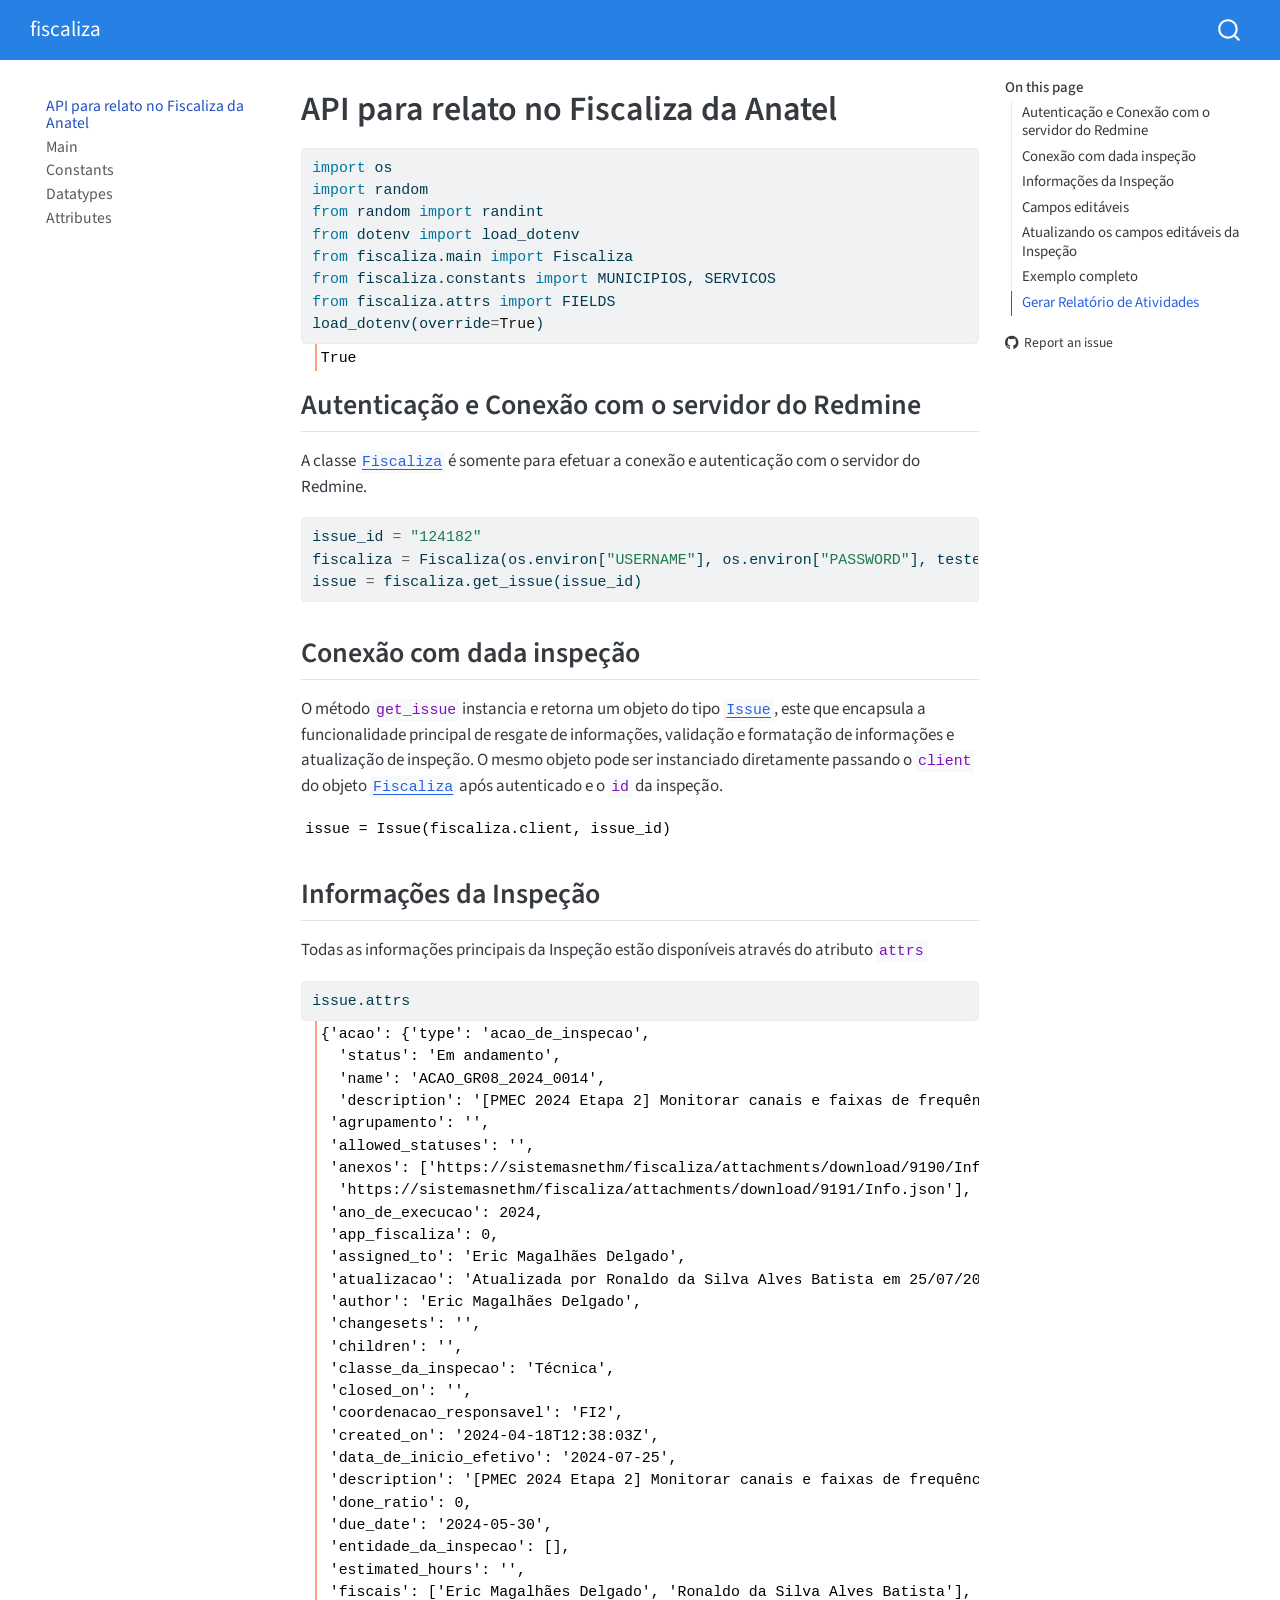
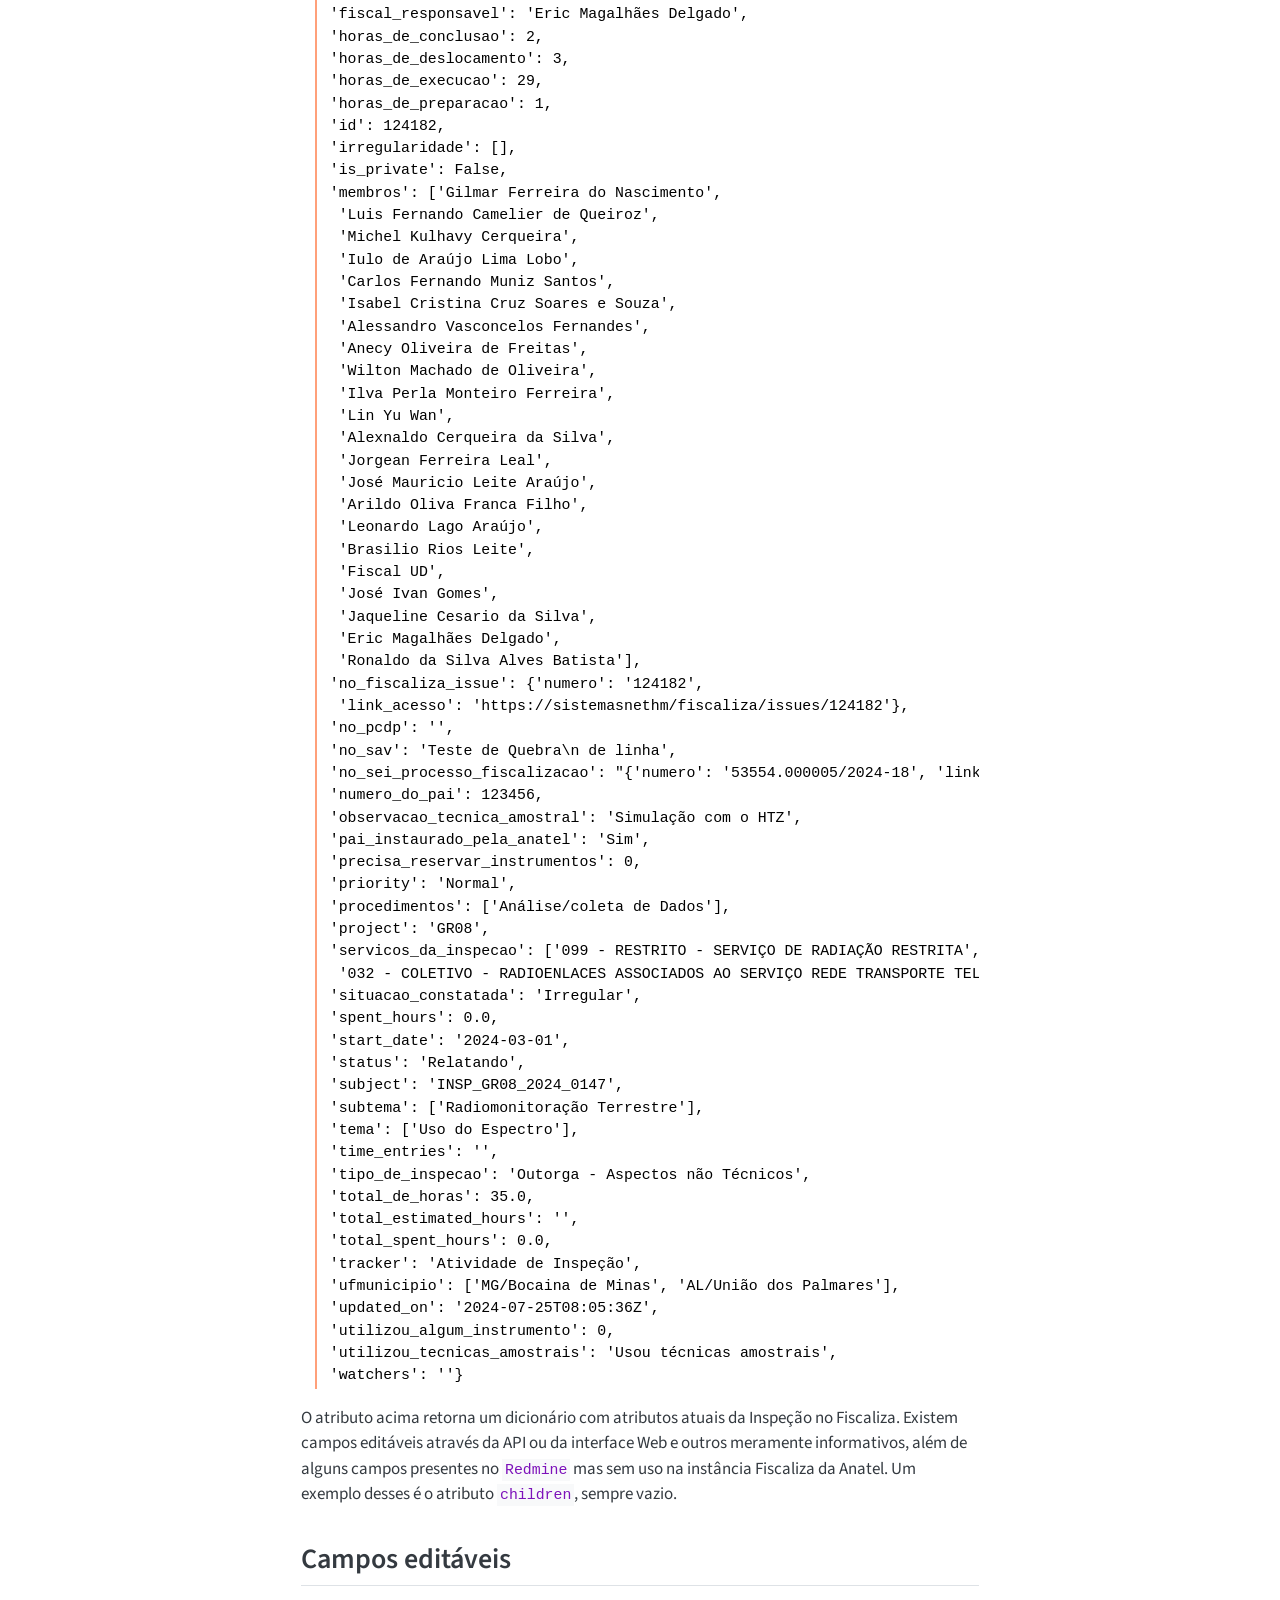
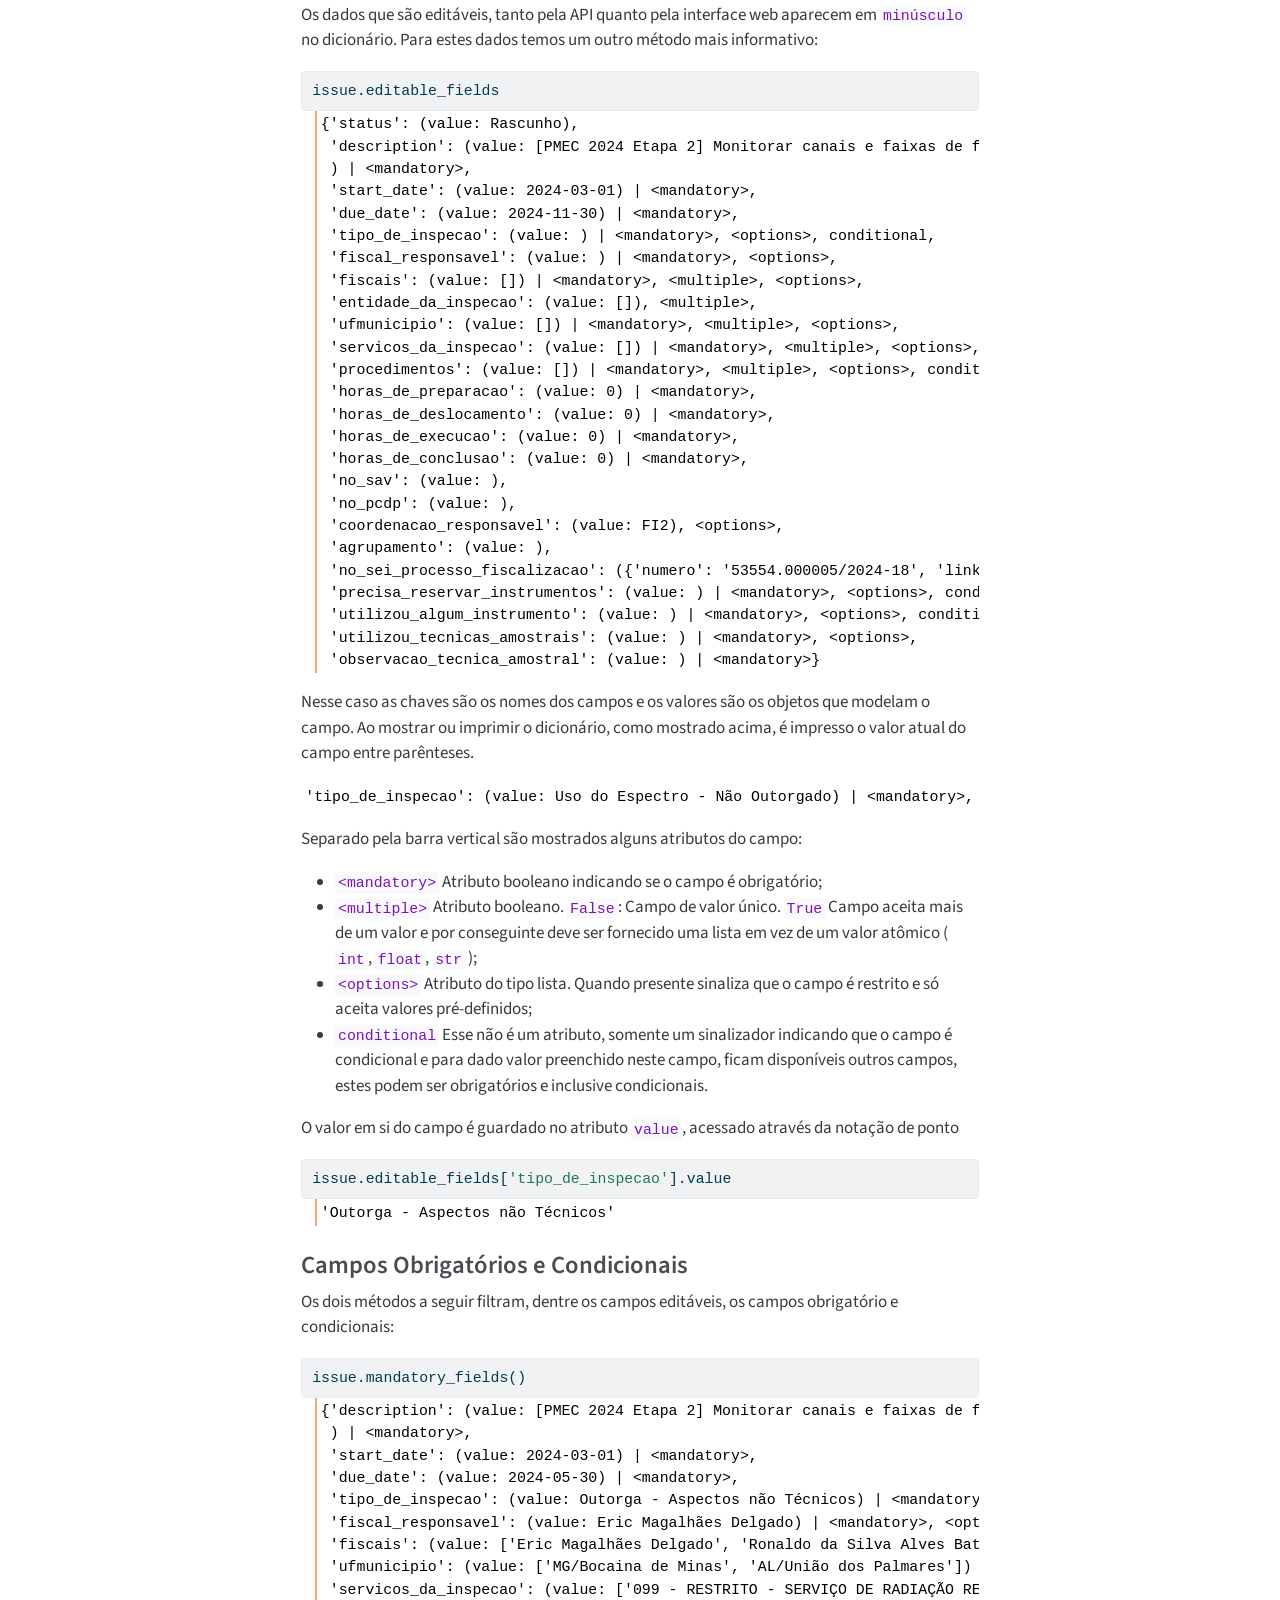
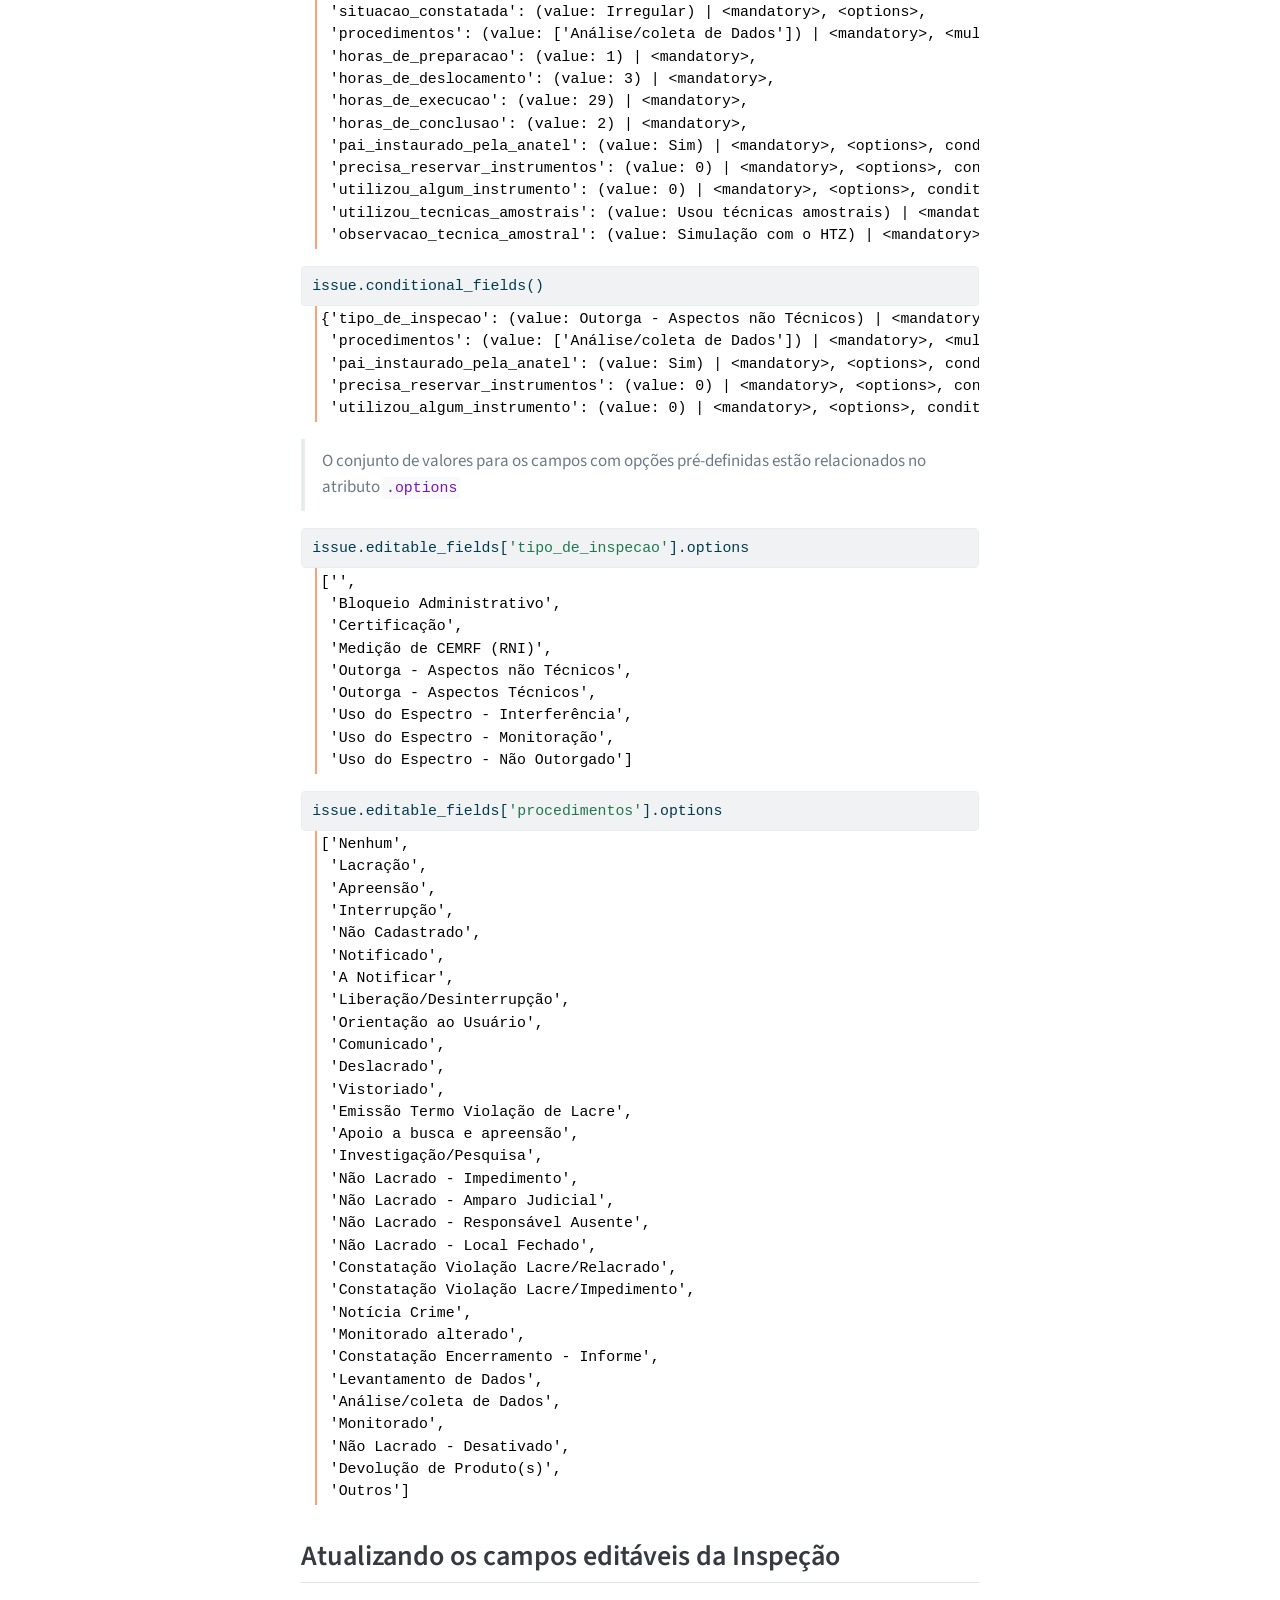
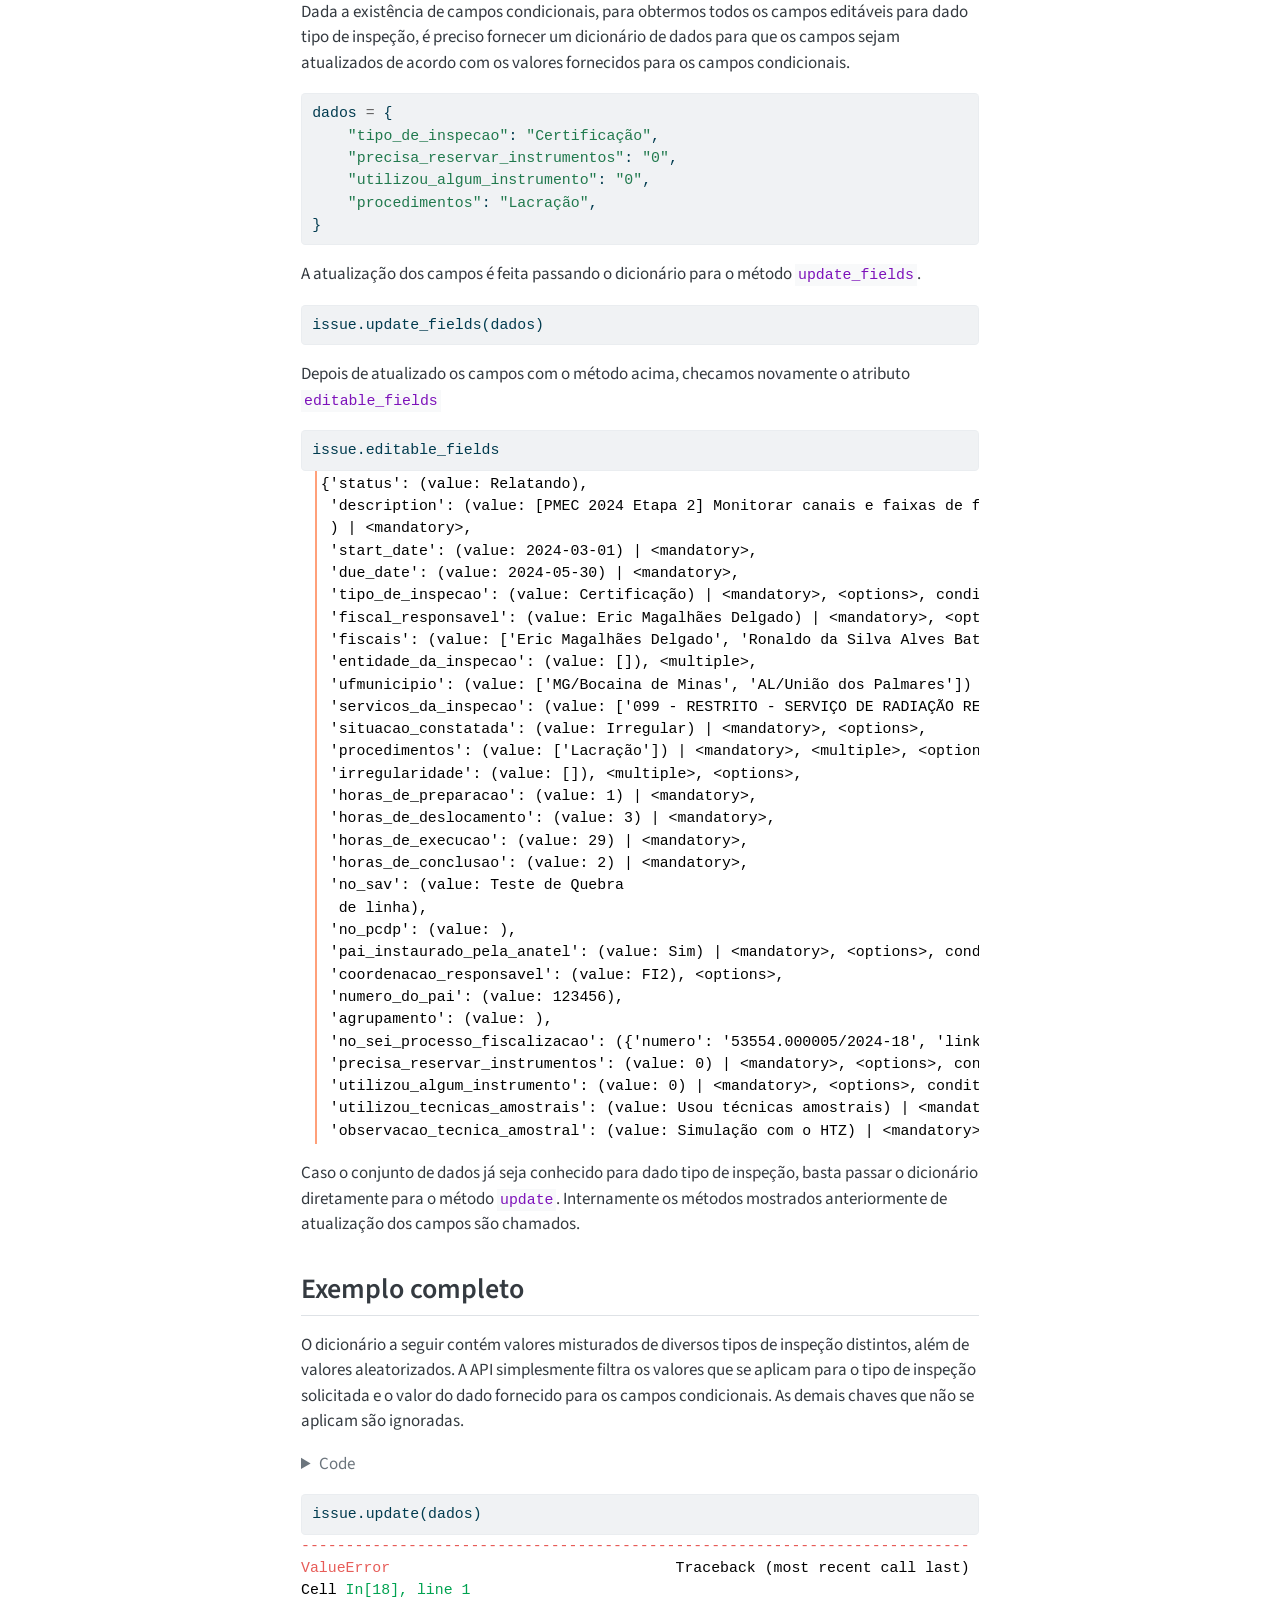
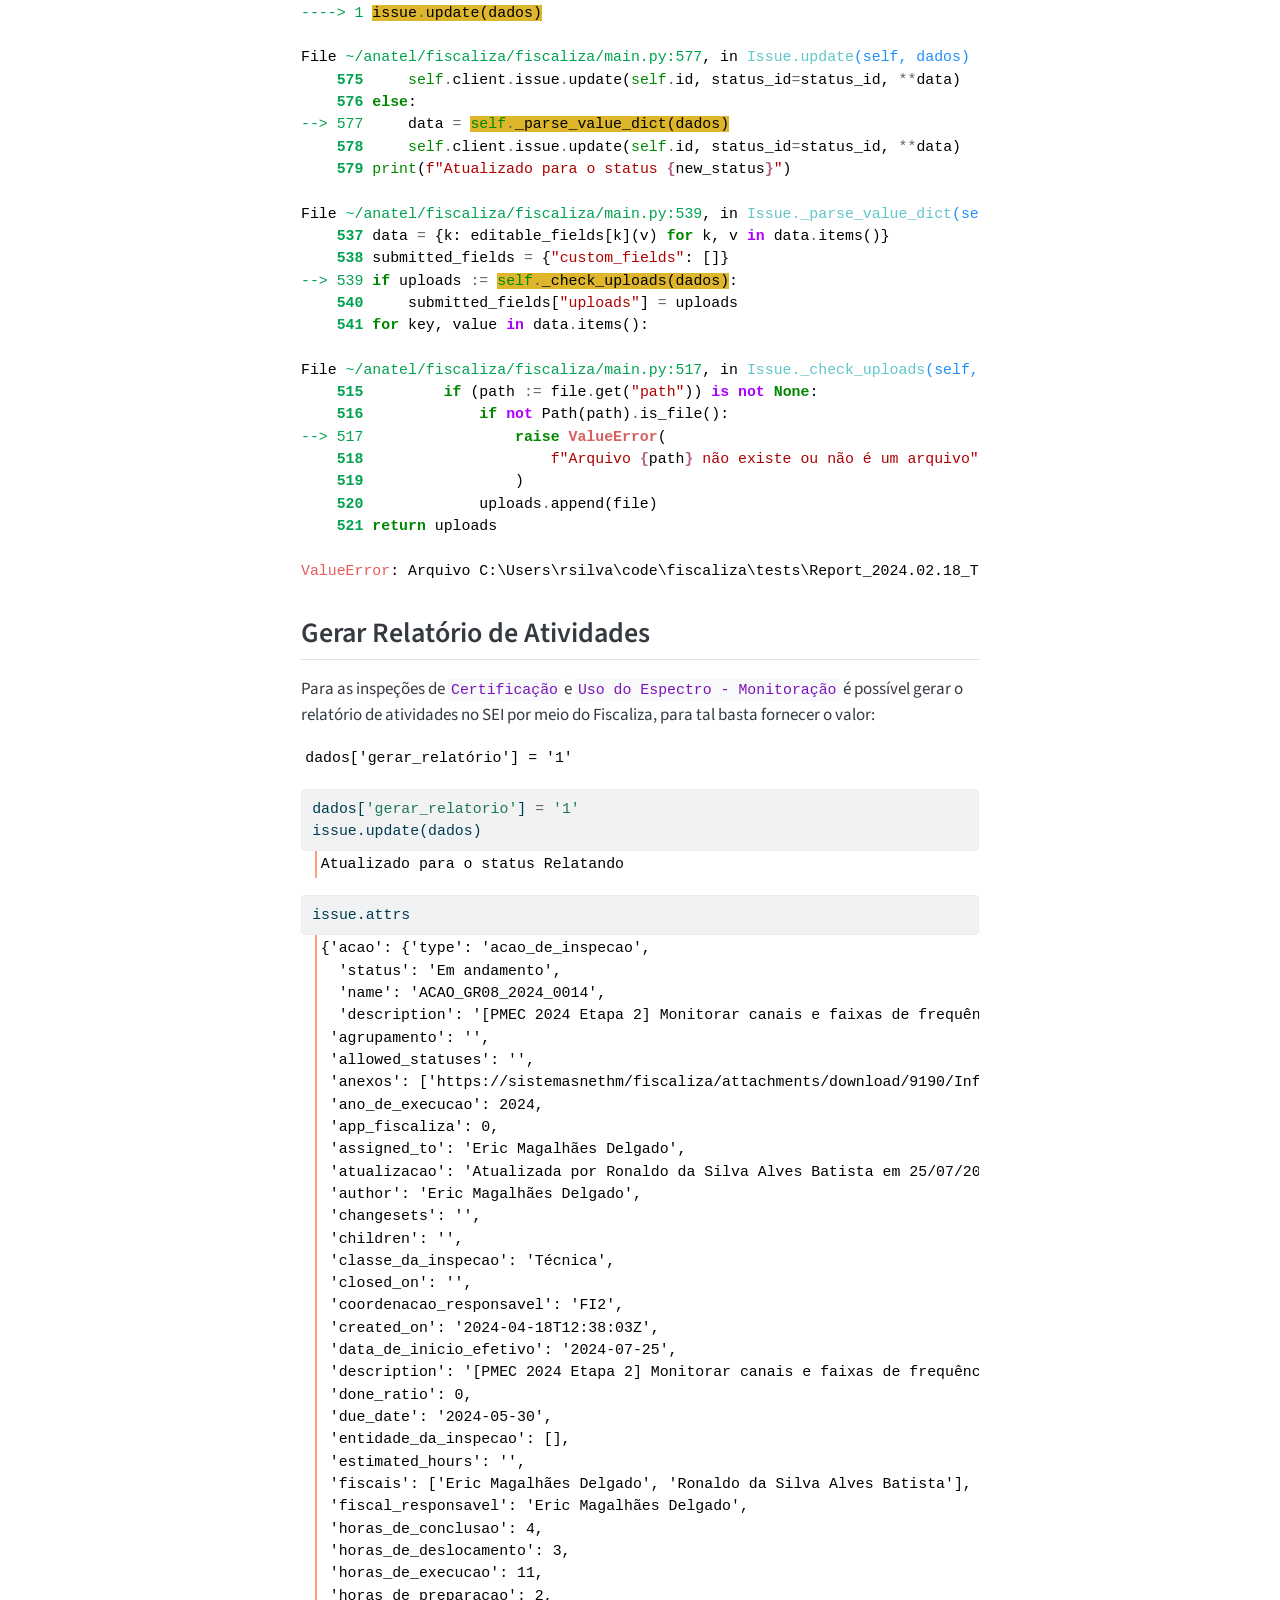
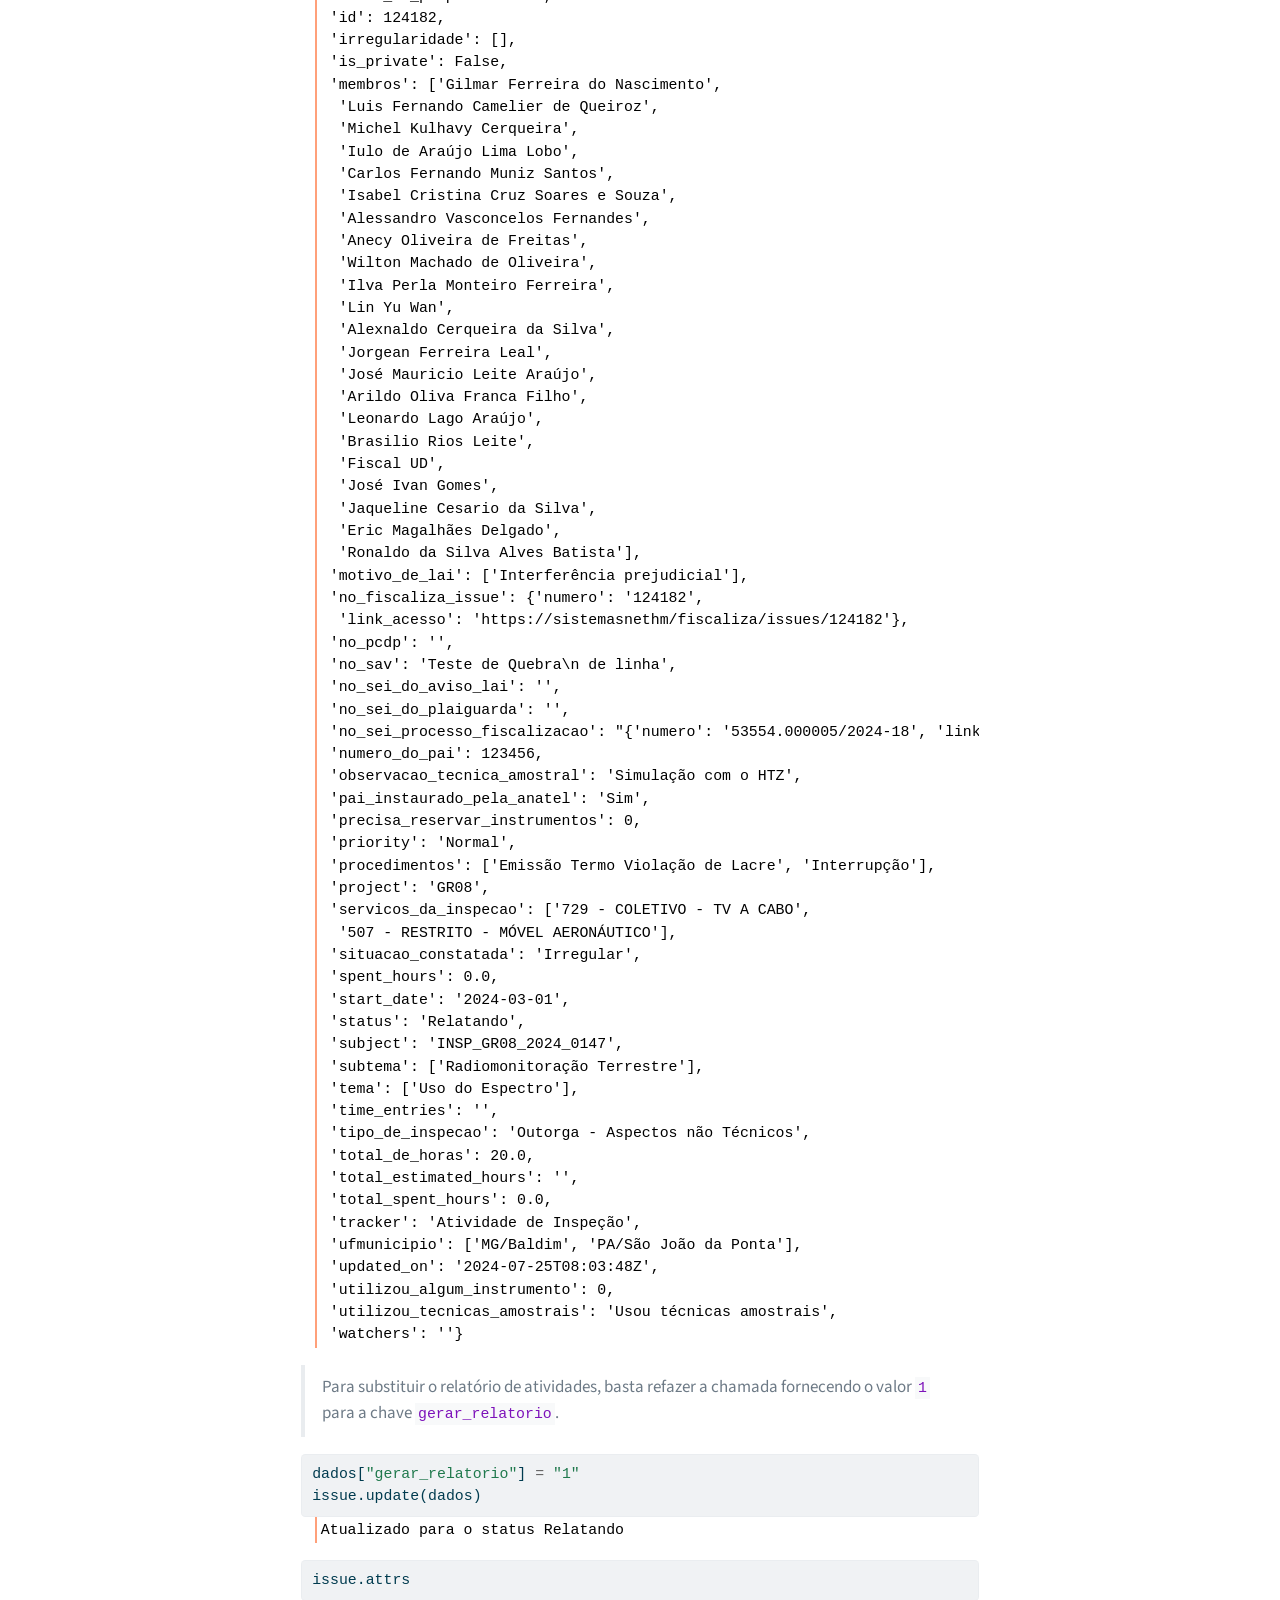
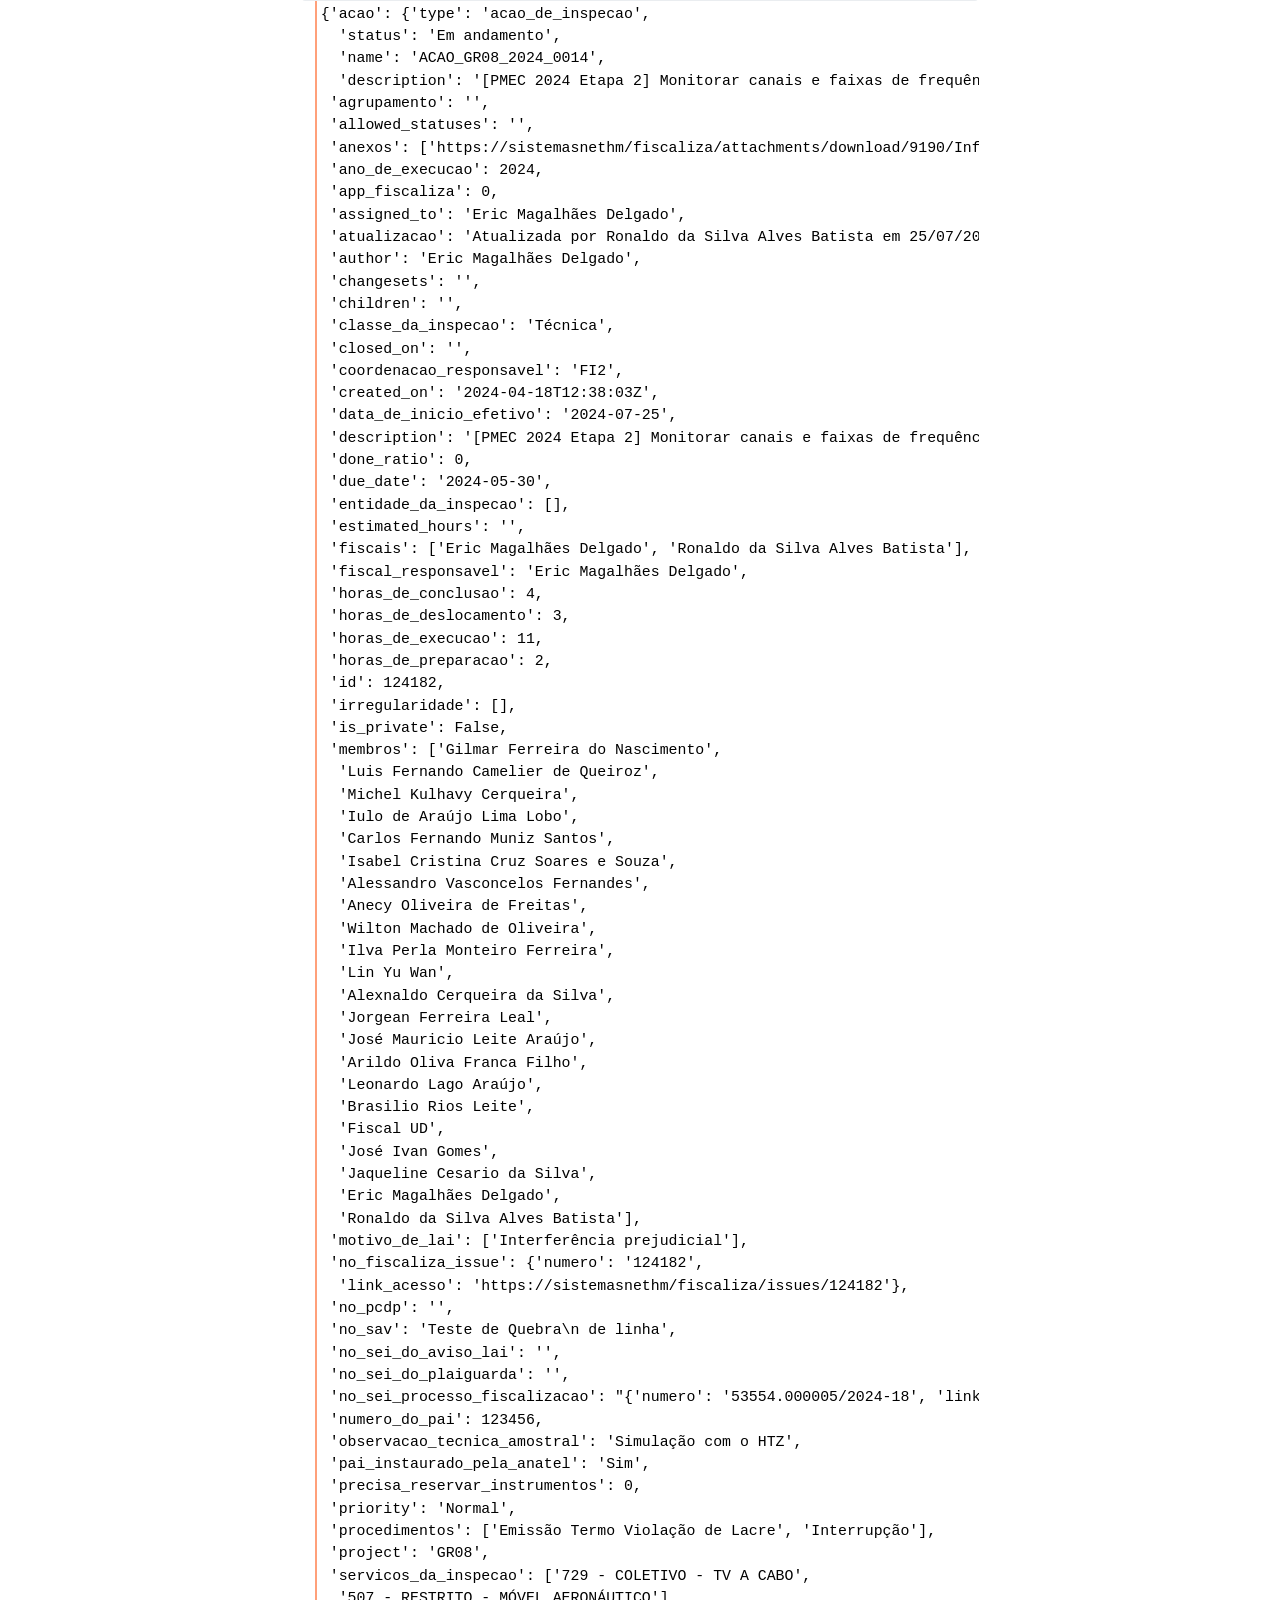
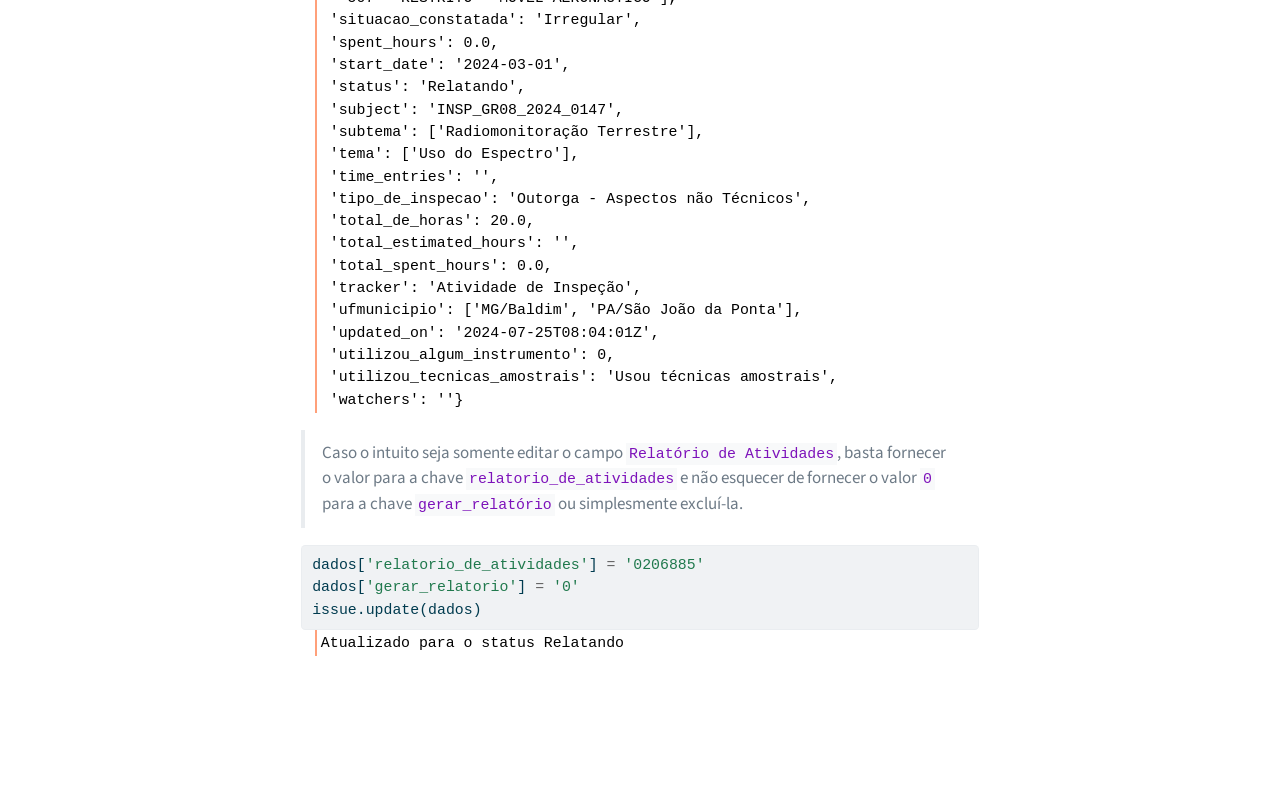
==== _docs/index.html @ 36d90807 "📝 Deploy new version of documentation" ====
<!DOCTYPE html>
<html xmlns="http://www.w3.org/1999/xhtml" lang="en" xml:lang="en"><head>

<meta charset="utf-8">
<meta name="generator" content="quarto-1.5.55">

<meta name="viewport" content="width=device-width, initial-scale=1.0, user-scalable=yes">


<title>API para relato no Fiscaliza da Anatel – fiscaliza</title>
<style>
code{white-space: pre-wrap;}
span.smallcaps{font-variant: small-caps;}
div.columns{display: flex; gap: min(4vw, 1.5em);}
div.column{flex: auto; overflow-x: auto;}
div.hanging-indent{margin-left: 1.5em; text-indent: -1.5em;}
ul.task-list{list-style: none;}
ul.task-list li input[type="checkbox"] {
  width: 0.8em;
  margin: 0 0.8em 0.2em -1em; /* quarto-specific, see https://github.com/quarto-dev/quarto-cli/issues/4556 */ 
  vertical-align: middle;
}
/* CSS for syntax highlighting */
pre > code.sourceCode { white-space: pre; position: relative; }
pre > code.sourceCode > span { line-height: 1.25; }
pre > code.sourceCode > span:empty { height: 1.2em; }
.sourceCode { overflow: visible; }
code.sourceCode > span { color: inherit; text-decoration: inherit; }
div.sourceCode { margin: 1em 0; }
pre.sourceCode { margin: 0; }
@media screen {
div.sourceCode { overflow: auto; }
}
@media print {
pre > code.sourceCode { white-space: pre-wrap; }
pre > code.sourceCode > span { display: inline-block; text-indent: -5em; padding-left: 5em; }
}
pre.numberSource code
  { counter-reset: source-line 0; }
pre.numberSource code > span
  { position: relative; left: -4em; counter-increment: source-line; }
pre.numberSource code > span > a:first-child::before
  { content: counter(source-line);
    position: relative; left: -1em; text-align: right; vertical-align: baseline;
    border: none; display: inline-block;
    -webkit-touch-callout: none; -webkit-user-select: none;
    -khtml-user-select: none; -moz-user-select: none;
    -ms-user-select: none; user-select: none;
    padding: 0 4px; width: 4em;
  }
pre.numberSource { margin-left: 3em;  padding-left: 4px; }
div.sourceCode
  {   }
@media screen {
pre > code.sourceCode > span > a:first-child::before { text-decoration: underline; }
}
</style>


<script src="site_libs/quarto-nav/quarto-nav.js"></script>
<script src="site_libs/quarto-nav/headroom.min.js"></script>
<script src="site_libs/clipboard/clipboard.min.js"></script>
<script src="site_libs/quarto-search/autocomplete.umd.js"></script>
<script src="site_libs/quarto-search/fuse.min.js"></script>
<script src="site_libs/quarto-search/quarto-search.js"></script>
<meta name="quarto:offset" content="./">
<script src="site_libs/quarto-html/quarto.js"></script>
<script src="site_libs/quarto-html/popper.min.js"></script>
<script src="site_libs/quarto-html/tippy.umd.min.js"></script>
<script src="site_libs/quarto-html/anchor.min.js"></script>
<link href="site_libs/quarto-html/tippy.css" rel="stylesheet">
<link href="site_libs/quarto-html/quarto-syntax-highlighting.css" rel="stylesheet" id="quarto-text-highlighting-styles">
<script src="site_libs/bootstrap/bootstrap.min.js"></script>
<link href="site_libs/bootstrap/bootstrap-icons.css" rel="stylesheet">
<link href="site_libs/bootstrap/bootstrap.min.css" rel="stylesheet" id="quarto-bootstrap" data-mode="light">
<script id="quarto-search-options" type="application/json">{
  "location": "navbar",
  "copy-button": false,
  "collapse-after": 3,
  "panel-placement": "end",
  "type": "overlay",
  "limit": 50,
  "keyboard-shortcut": [
    "f",
    "/",
    "s"
  ],
  "show-item-context": false,
  "language": {
    "search-no-results-text": "No results",
    "search-matching-documents-text": "matching documents",
    "search-copy-link-title": "Copy link to search",
    "search-hide-matches-text": "Hide additional matches",
    "search-more-match-text": "more match in this document",
    "search-more-matches-text": "more matches in this document",
    "search-clear-button-title": "Clear",
    "search-text-placeholder": "",
    "search-detached-cancel-button-title": "Cancel",
    "search-submit-button-title": "Submit",
    "search-label": "Search"
  }
}</script>


<link rel="stylesheet" href="styles.css">
<meta property="og:title" content="API para relato no Fiscaliza da Anatel – fiscaliza">
<meta property="og:description" content="Implementação de API python a instância do Redmine da Anatel: Fiscaliza">
<meta property="og:site_name" content="fiscaliza">
<meta name="twitter:title" content="API para relato no Fiscaliza da Anatel – fiscaliza">
<meta name="twitter:description" content="Implementação de API python a instância do Redmine da Anatel: Fiscaliza">
<meta name="twitter:card" content="summary">
</head>

<body class="nav-sidebar floating nav-fixed">

<div id="quarto-search-results"></div>
  <header id="quarto-header" class="headroom fixed-top">
    <nav class="navbar navbar-expand-lg " data-bs-theme="dark">
      <div class="navbar-container container-fluid">
      <div class="navbar-brand-container mx-auto">
    <a class="navbar-brand" href="./index.html">
    <span class="navbar-title">fiscaliza</span>
    </a>
  </div>
        <div class="quarto-navbar-tools tools-end">
</div>
          <div id="quarto-search" class="" title="Search"></div>
      </div> <!-- /container-fluid -->
    </nav>
  <nav class="quarto-secondary-nav">
    <div class="container-fluid d-flex">
      <button type="button" class="quarto-btn-toggle btn" data-bs-toggle="collapse" role="button" data-bs-target=".quarto-sidebar-collapse-item" aria-controls="quarto-sidebar" aria-expanded="false" aria-label="Toggle sidebar navigation" onclick="if (window.quartoToggleHeadroom) { window.quartoToggleHeadroom(); }">
        <i class="bi bi-layout-text-sidebar-reverse"></i>
      </button>
        <nav class="quarto-page-breadcrumbs" aria-label="breadcrumb"><ol class="breadcrumb"><li class="breadcrumb-item"><a href="./index.html">API para relato no Fiscaliza da Anatel</a></li></ol></nav>
        <a class="flex-grow-1" role="navigation" data-bs-toggle="collapse" data-bs-target=".quarto-sidebar-collapse-item" aria-controls="quarto-sidebar" aria-expanded="false" aria-label="Toggle sidebar navigation" onclick="if (window.quartoToggleHeadroom) { window.quartoToggleHeadroom(); }">      
        </a>
    </div>
  </nav>
</header>
<!-- content -->
<div id="quarto-content" class="quarto-container page-columns page-rows-contents page-layout-article page-navbar">
<!-- sidebar -->
  <nav id="quarto-sidebar" class="sidebar collapse collapse-horizontal quarto-sidebar-collapse-item sidebar-navigation floating overflow-auto">
    <div class="sidebar-menu-container"> 
    <ul class="list-unstyled mt-1">
        <li class="sidebar-item">
  <div class="sidebar-item-container"> 
  <a href="./index.html" class="sidebar-item-text sidebar-link active">
 <span class="menu-text">API para relato no Fiscaliza da Anatel</span></a>
  </div>
</li>
        <li class="sidebar-item">
  <div class="sidebar-item-container"> 
  <a href="./main.html" class="sidebar-item-text sidebar-link">
 <span class="menu-text">Main</span></a>
  </div>
</li>
        <li class="sidebar-item">
  <div class="sidebar-item-container"> 
  <a href="./constants.html" class="sidebar-item-text sidebar-link">
 <span class="menu-text">Constants</span></a>
  </div>
</li>
        <li class="sidebar-item">
  <div class="sidebar-item-container"> 
  <a href="./datatypes.html" class="sidebar-item-text sidebar-link">
 <span class="menu-text">Datatypes</span></a>
  </div>
</li>
        <li class="sidebar-item">
  <div class="sidebar-item-container"> 
  <a href="./attrs.html" class="sidebar-item-text sidebar-link">
 <span class="menu-text">Attributes</span></a>
  </div>
</li>
    </ul>
    </div>
</nav>
<div id="quarto-sidebar-glass" class="quarto-sidebar-collapse-item" data-bs-toggle="collapse" data-bs-target=".quarto-sidebar-collapse-item"></div>
<!-- margin-sidebar -->
    <div id="quarto-margin-sidebar" class="sidebar margin-sidebar">
        <nav id="TOC" role="doc-toc" class="toc-active">
    <h2 id="toc-title">On this page</h2>
   
  <ul>
  <li><a href="#autenticação-e-conexão-com-o-servidor-do-redmine" id="toc-autenticação-e-conexão-com-o-servidor-do-redmine" class="nav-link active" data-scroll-target="#autenticação-e-conexão-com-o-servidor-do-redmine">Autenticação e Conexão com o servidor do Redmine</a></li>
  <li><a href="#conexão-com-dada-inspeção" id="toc-conexão-com-dada-inspeção" class="nav-link" data-scroll-target="#conexão-com-dada-inspeção">Conexão com dada inspeção</a></li>
  <li><a href="#informações-da-inspeção" id="toc-informações-da-inspeção" class="nav-link" data-scroll-target="#informações-da-inspeção">Informações da Inspeção</a></li>
  <li><a href="#campos-editáveis" id="toc-campos-editáveis" class="nav-link" data-scroll-target="#campos-editáveis">Campos editáveis</a>
  <ul class="collapse">
  <li><a href="#campos-obrigatórios-e-condicionais" id="toc-campos-obrigatórios-e-condicionais" class="nav-link" data-scroll-target="#campos-obrigatórios-e-condicionais">Campos Obrigatórios e Condicionais</a></li>
  </ul></li>
  <li><a href="#atualizando-os-campos-editáveis-da-inspeção" id="toc-atualizando-os-campos-editáveis-da-inspeção" class="nav-link" data-scroll-target="#atualizando-os-campos-editáveis-da-inspeção">Atualizando os campos editáveis da Inspeção</a></li>
  <li><a href="#exemplo-completo" id="toc-exemplo-completo" class="nav-link" data-scroll-target="#exemplo-completo">Exemplo completo</a></li>
  <li><a href="#gerar-relatório-de-atividades" id="toc-gerar-relatório-de-atividades" class="nav-link" data-scroll-target="#gerar-relatório-de-atividades">Gerar Relatório de Atividades</a></li>
  </ul>
<div class="toc-actions"><ul><li><a href="https://github.com/InovaFiscaliza/fiscaliza/issues/new" class="toc-action"><i class="bi bi-github"></i>Report an issue</a></li></ul></div></nav>
    </div>
<!-- main -->
<main class="content" id="quarto-document-content">

<header id="title-block-header" class="quarto-title-block default">
<div class="quarto-title">
<h1 class="title">API para relato no Fiscaliza da Anatel</h1>
</div>



<div class="quarto-title-meta">

    
  
    
  </div>
  


</header>


<!-- WARNING: THIS FILE WAS AUTOGENERATED! DO NOT EDIT! -->
<div id="cell-2" class="cell">
<div class="sourceCode cell-code" id="cb1"><pre class="sourceCode python code-with-copy"><code class="sourceCode python"><span id="cb1-1"><a href="#cb1-1" aria-hidden="true" tabindex="-1"></a><span class="im">import</span> os</span>
<span id="cb1-2"><a href="#cb1-2" aria-hidden="true" tabindex="-1"></a><span class="im">import</span> random</span>
<span id="cb1-3"><a href="#cb1-3" aria-hidden="true" tabindex="-1"></a><span class="im">from</span> random <span class="im">import</span> randint</span>
<span id="cb1-4"><a href="#cb1-4" aria-hidden="true" tabindex="-1"></a><span class="im">from</span> dotenv <span class="im">import</span> load_dotenv</span>
<span id="cb1-5"><a href="#cb1-5" aria-hidden="true" tabindex="-1"></a><span class="im">from</span> fiscaliza.main <span class="im">import</span> Fiscaliza</span>
<span id="cb1-6"><a href="#cb1-6" aria-hidden="true" tabindex="-1"></a><span class="im">from</span> fiscaliza.constants <span class="im">import</span> MUNICIPIOS, SERVICOS</span>
<span id="cb1-7"><a href="#cb1-7" aria-hidden="true" tabindex="-1"></a><span class="im">from</span> fiscaliza.attrs <span class="im">import</span> FIELDS</span>
<span id="cb1-8"><a href="#cb1-8" aria-hidden="true" tabindex="-1"></a>load_dotenv(override<span class="op">=</span><span class="va">True</span>)</span></code><button title="Copy to Clipboard" class="code-copy-button"><i class="bi"></i></button></pre></div>
<div class="cell-output cell-output-display">
<pre><code>True</code></pre>
</div>
</div>
<section id="autenticação-e-conexão-com-o-servidor-do-redmine" class="level2">
<h2 class="anchored" data-anchor-id="autenticação-e-conexão-com-o-servidor-do-redmine">Autenticação e Conexão com o servidor do Redmine</h2>
<p>A classe <a href="https://InovaFiscaliza.github.io/fiscaliza/main.html#fiscaliza"><code>Fiscaliza</code></a> é somente para efetuar a conexão e autenticação com o servidor do Redmine.</p>
<div id="cell-4" class="cell">
<div class="sourceCode cell-code" id="cb3"><pre class="sourceCode python code-with-copy"><code class="sourceCode python"><span id="cb3-1"><a href="#cb3-1" aria-hidden="true" tabindex="-1"></a>issue_id <span class="op">=</span> <span class="st">"124182"</span></span>
<span id="cb3-2"><a href="#cb3-2" aria-hidden="true" tabindex="-1"></a>fiscaliza <span class="op">=</span> Fiscaliza(os.environ[<span class="st">"USERNAME"</span>], os.environ[<span class="st">"PASSWORD"</span>], teste<span class="op">=</span><span class="va">True</span>)</span>
<span id="cb3-3"><a href="#cb3-3" aria-hidden="true" tabindex="-1"></a>issue <span class="op">=</span> fiscaliza.get_issue(issue_id)</span></code><button title="Copy to Clipboard" class="code-copy-button"><i class="bi"></i></button></pre></div>
</div>
</section>
<section id="conexão-com-dada-inspeção" class="level2">
<h2 class="anchored" data-anchor-id="conexão-com-dada-inspeção">Conexão com dada inspeção</h2>
<p>O método <code>get_issue</code> instancia e retorna um objeto do tipo <a href="https://InovaFiscaliza.github.io/fiscaliza/main.html#issue"><code>Issue</code></a>, este que encapsula a funcionalidade principal de resgate de informações, validação e formatação de informações e atualização de inspeção. O mesmo objeto pode ser instanciado diretamente passando o <code>client</code> do objeto <a href="https://InovaFiscaliza.github.io/fiscaliza/main.html#fiscaliza"><code>Fiscaliza</code></a> após autenticado e o <code>id</code> da inspeção.</p>
<pre><code>issue = Issue(fiscaliza.client, issue_id)</code></pre>
</section>
<section id="informações-da-inspeção" class="level2">
<h2 class="anchored" data-anchor-id="informações-da-inspeção">Informações da Inspeção</h2>
<p>Todas as informações principais da Inspeção estão disponíveis através do atributo <code>attrs</code></p>
<div id="cell-7" class="cell">
<div class="sourceCode cell-code" id="cb5"><pre class="sourceCode python code-with-copy"><code class="sourceCode python"><span id="cb5-1"><a href="#cb5-1" aria-hidden="true" tabindex="-1"></a>issue.attrs</span></code><button title="Copy to Clipboard" class="code-copy-button"><i class="bi"></i></button></pre></div>
<div class="cell-output cell-output-display">
<pre><code>{'acao': {'type': 'acao_de_inspecao',
  'status': 'Em andamento',
  'name': 'ACAO_GR08_2024_0014',
  'description': '[PMEC 2024 Etapa 2] Monitorar canais e faixas de frequências relacionados às aplicações críticas (como, por exemplo, radionavegação e radiocomunicação aeronáutica e canais de emergência) na forma a ser estabelecida no Plano de Ação de Fiscalização.\r\n'},
 'agrupamento': '',
 'allowed_statuses': '',
 'anexos': ['https://sistemasnethm/fiscaliza/attachments/download/9190/Info.json',
  'https://sistemasnethm/fiscaliza/attachments/download/9191/Info.json'],
 'ano_de_execucao': 2024,
 'app_fiscaliza': 0,
 'assigned_to': 'Eric Magalhães Delgado',
 'atualizacao': 'Atualizada por Ronaldo da Silva Alves Batista em 25/07/2024 às 05:05:36',
 'author': 'Eric Magalhães Delgado',
 'changesets': '',
 'children': '',
 'classe_da_inspecao': 'Técnica',
 'closed_on': '',
 'coordenacao_responsavel': 'FI2',
 'created_on': '2024-04-18T12:38:03Z',
 'data_de_inicio_efetivo': '2024-07-25',
 'description': '[PMEC 2024 Etapa 2] Monitorar canais e faixas de frequências relacionados às aplicações críticas (como, por exemplo, radionavegação e radiocomunicação aeronáutica e canais de emergência) na forma a ser estabelecida no Plano de Ação de Fiscalização.\r\n',
 'done_ratio': 0,
 'due_date': '2024-05-30',
 'entidade_da_inspecao': [],
 'estimated_hours': '',
 'fiscais': ['Eric Magalhães Delgado', 'Ronaldo da Silva Alves Batista'],
 'fiscal_responsavel': 'Eric Magalhães Delgado',
 'horas_de_conclusao': 2,
 'horas_de_deslocamento': 3,
 'horas_de_execucao': 29,
 'horas_de_preparacao': 1,
 'id': 124182,
 'irregularidade': [],
 'is_private': False,
 'membros': ['Gilmar Ferreira do Nascimento',
  'Luis Fernando Camelier de Queiroz',
  'Michel Kulhavy Cerqueira',
  'Iulo de Araújo Lima Lobo',
  'Carlos Fernando Muniz Santos',
  'Isabel Cristina Cruz Soares e Souza',
  'Alessandro Vasconcelos Fernandes',
  'Anecy Oliveira de Freitas',
  'Wilton Machado de Oliveira',
  'Ilva Perla Monteiro Ferreira',
  'Lin Yu Wan',
  'Alexnaldo Cerqueira da Silva',
  'Jorgean Ferreira Leal',
  'José Mauricio Leite Araújo',
  'Arildo Oliva Franca Filho',
  'Leonardo Lago Araújo',
  'Brasilio Rios Leite',
  'Fiscal UD',
  'José Ivan Gomes',
  'Jaqueline Cesario da Silva',
  'Eric Magalhães Delgado',
  'Ronaldo da Silva Alves Batista'],
 'no_fiscaliza_issue': {'numero': '124182',
  'link_acesso': 'https://sistemasnethm/fiscaliza/issues/124182'},
 'no_pcdp': '',
 'no_sav': 'Teste de Quebra\n de linha',
 'no_sei_processo_fiscalizacao': "{'numero': '53554.000005/2024-18', 'link_acesso': 'https://seihm.anatel.gov.br/sei/controlador.php?acao=procedimento_trabalhar&amp;id_procedimento=1982134'}",
 'numero_do_pai': 123456,
 'observacao_tecnica_amostral': 'Simulação com o HTZ',
 'pai_instaurado_pela_anatel': 'Sim',
 'precisa_reservar_instrumentos': 0,
 'priority': 'Normal',
 'procedimentos': ['Análise/coleta de Dados'],
 'project': 'GR08',
 'servicos_da_inspecao': ['099 - RESTRITO - SERVIÇO DE RADIAÇÃO RESTRITA',
  '032 - COLETIVO - RADIOENLACES ASSOCIADOS AO SERVIÇO REDE TRANSPORTE TELECOMUNICAÇÃO'],
 'situacao_constatada': 'Irregular',
 'spent_hours': 0.0,
 'start_date': '2024-03-01',
 'status': 'Relatando',
 'subject': 'INSP_GR08_2024_0147',
 'subtema': ['Radiomonitoração Terrestre'],
 'tema': ['Uso do Espectro'],
 'time_entries': '',
 'tipo_de_inspecao': 'Outorga - Aspectos não Técnicos',
 'total_de_horas': 35.0,
 'total_estimated_hours': '',
 'total_spent_hours': 0.0,
 'tracker': 'Atividade de Inspeção',
 'ufmunicipio': ['MG/Bocaina de Minas', 'AL/União dos Palmares'],
 'updated_on': '2024-07-25T08:05:36Z',
 'utilizou_algum_instrumento': 0,
 'utilizou_tecnicas_amostrais': 'Usou técnicas amostrais',
 'watchers': ''}</code></pre>
</div>
</div>
<p>O atributo acima retorna um dicionário com atributos atuais da Inspeção no Fiscaliza. Existem campos editáveis através da API ou da interface Web e outros meramente informativos, além de alguns campos presentes no <code>Redmine</code> mas sem uso na instância Fiscaliza da Anatel. Um exemplo desses é o atributo <code>children</code>, sempre vazio.</p>
</section>
<section id="campos-editáveis" class="level2">
<h2 class="anchored" data-anchor-id="campos-editáveis">Campos editáveis</h2>
<p>Os dados que são editáveis, tanto pela API quanto pela interface web aparecem em <code>minúsculo</code> no dicionário. Para estes dados temos um outro método mais informativo:</p>
<div id="cell-10" class="cell">
<div class="sourceCode cell-code" id="cb7"><pre class="sourceCode python code-with-copy"><code class="sourceCode python"><span id="cb7-1"><a href="#cb7-1" aria-hidden="true" tabindex="-1"></a>issue.editable_fields</span></code><button title="Copy to Clipboard" class="code-copy-button"><i class="bi"></i></button></pre></div>
<div class="cell-output cell-output-display">
<pre><code>{'status': (value: Rascunho),
 'description': (value: [PMEC 2024 Etapa 2] Monitorar canais e faixas de frequências relacionados às aplicações críticas (como, por exemplo, radionavegação e radiocomunicação aeronáutica e canais de emergência) na forma a ser estabelecida no Plano de Ação de Fiscalização.
 ) | &lt;mandatory&gt;,
 'start_date': (value: 2024-03-01) | &lt;mandatory&gt;,
 'due_date': (value: 2024-11-30) | &lt;mandatory&gt;,
 'tipo_de_inspecao': (value: ) | &lt;mandatory&gt;, &lt;options&gt;, conditional,
 'fiscal_responsavel': (value: ) | &lt;mandatory&gt;, &lt;options&gt;,
 'fiscais': (value: []) | &lt;mandatory&gt;, &lt;multiple&gt;, &lt;options&gt;,
 'entidade_da_inspecao': (value: []), &lt;multiple&gt;,
 'ufmunicipio': (value: []) | &lt;mandatory&gt;, &lt;multiple&gt;, &lt;options&gt;,
 'servicos_da_inspecao': (value: []) | &lt;mandatory&gt;, &lt;multiple&gt;, &lt;options&gt;,
 'procedimentos': (value: []) | &lt;mandatory&gt;, &lt;multiple&gt;, &lt;options&gt;, conditional,
 'horas_de_preparacao': (value: 0) | &lt;mandatory&gt;,
 'horas_de_deslocamento': (value: 0) | &lt;mandatory&gt;,
 'horas_de_execucao': (value: 0) | &lt;mandatory&gt;,
 'horas_de_conclusao': (value: 0) | &lt;mandatory&gt;,
 'no_sav': (value: ),
 'no_pcdp': (value: ),
 'coordenacao_responsavel': (value: FI2), &lt;options&gt;,
 'agrupamento': (value: ),
 'no_sei_processo_fiscalizacao': ({'numero': '53554.000005/2024-18', 'link_acesso': 'https://seihm.anatel.gov.br/sei/controlador.php?acao=procedimento_trabalhar&amp;id_procedimento=1982134'}),
 'precisa_reservar_instrumentos': (value: ) | &lt;mandatory&gt;, &lt;options&gt;, conditional,
 'utilizou_algum_instrumento': (value: ) | &lt;mandatory&gt;, &lt;options&gt;, conditional,
 'utilizou_tecnicas_amostrais': (value: ) | &lt;mandatory&gt;, &lt;options&gt;,
 'observacao_tecnica_amostral': (value: ) | &lt;mandatory&gt;}</code></pre>
</div>
</div>
<p>Nesse caso as chaves são os nomes dos campos e os valores são os objetos que modelam o campo. Ao mostrar ou imprimir o dicionário, como mostrado acima, é impresso o valor atual do campo entre parênteses.</p>
<pre><code>'tipo_de_inspecao': (value: Uso do Espectro - Não Outorgado) | &lt;mandatory&gt;, &lt;options&gt;, conditional</code></pre>
<p>Separado pela barra vertical são mostrados alguns atributos do campo:</p>
<ul>
<li><code>&lt;mandatory&gt;</code> Atributo booleano indicando se o campo é obrigatório;</li>
<li><code>&lt;multiple&gt;</code> Atributo booleano. <code>False</code>: Campo de valor único. <code>True</code> Campo aceita mais de um valor e por conseguinte deve ser fornecido uma lista em vez de um valor atômico ( <code>int</code>, <code>float</code>, <code>str</code> );</li>
<li><code>&lt;options&gt;</code> Atributo do tipo lista. Quando presente sinaliza que o campo é restrito e só aceita valores pré-definidos;</li>
<li><code>conditional</code> Esse não é um atributo, somente um sinalizador indicando que o campo é condicional e para dado valor preenchido neste campo, ficam disponíveis outros campos, estes podem ser obrigatórios e inclusive condicionais.</li>
</ul>
<p>O valor em si do campo é guardado no atributo <code>value</code>, acessado através da notação de ponto</p>
<div id="cell-13" class="cell">
<div class="sourceCode cell-code" id="cb10"><pre class="sourceCode python code-with-copy"><code class="sourceCode python"><span id="cb10-1"><a href="#cb10-1" aria-hidden="true" tabindex="-1"></a>issue.editable_fields[<span class="st">'tipo_de_inspecao'</span>].value</span></code><button title="Copy to Clipboard" class="code-copy-button"><i class="bi"></i></button></pre></div>
<div class="cell-output cell-output-display">
<pre><code>'Outorga - Aspectos não Técnicos'</code></pre>
</div>
</div>
<section id="campos-obrigatórios-e-condicionais" class="level3">
<h3 class="anchored" data-anchor-id="campos-obrigatórios-e-condicionais">Campos Obrigatórios e Condicionais</h3>
<p>Os dois métodos a seguir filtram, dentre os campos editáveis, os campos obrigatório e condicionais:</p>
<div id="cell-16" class="cell">
<div class="sourceCode cell-code" id="cb12"><pre class="sourceCode python code-with-copy"><code class="sourceCode python"><span id="cb12-1"><a href="#cb12-1" aria-hidden="true" tabindex="-1"></a>issue.mandatory_fields()</span></code><button title="Copy to Clipboard" class="code-copy-button"><i class="bi"></i></button></pre></div>
<div class="cell-output cell-output-display">
<pre><code>{'description': (value: [PMEC 2024 Etapa 2] Monitorar canais e faixas de frequências relacionados às aplicações críticas (como, por exemplo, radionavegação e radiocomunicação aeronáutica e canais de emergência) na forma a ser estabelecida no Plano de Ação de Fiscalização.
 ) | &lt;mandatory&gt;,
 'start_date': (value: 2024-03-01) | &lt;mandatory&gt;,
 'due_date': (value: 2024-05-30) | &lt;mandatory&gt;,
 'tipo_de_inspecao': (value: Outorga - Aspectos não Técnicos) | &lt;mandatory&gt;, &lt;options&gt;, conditional,
 'fiscal_responsavel': (value: Eric Magalhães Delgado) | &lt;mandatory&gt;, &lt;options&gt;,
 'fiscais': (value: ['Eric Magalhães Delgado', 'Ronaldo da Silva Alves Batista']) | &lt;mandatory&gt;, &lt;multiple&gt;, &lt;options&gt;,
 'ufmunicipio': (value: ['MG/Bocaina de Minas', 'AL/União dos Palmares']) | &lt;mandatory&gt;, &lt;multiple&gt;, &lt;options&gt;,
 'servicos_da_inspecao': (value: ['099 - RESTRITO - SERVIÇO DE RADIAÇÃO RESTRITA', '032 - COLETIVO - RADIOENLACES ASSOCIADOS AO SERVIÇO REDE TRANSPORTE TELECOMUNICAÇÃO']) | &lt;mandatory&gt;, &lt;multiple&gt;, &lt;options&gt;,
 'situacao_constatada': (value: Irregular) | &lt;mandatory&gt;, &lt;options&gt;,
 'procedimentos': (value: ['Análise/coleta de Dados']) | &lt;mandatory&gt;, &lt;multiple&gt;, &lt;options&gt;, conditional,
 'horas_de_preparacao': (value: 1) | &lt;mandatory&gt;,
 'horas_de_deslocamento': (value: 3) | &lt;mandatory&gt;,
 'horas_de_execucao': (value: 29) | &lt;mandatory&gt;,
 'horas_de_conclusao': (value: 2) | &lt;mandatory&gt;,
 'pai_instaurado_pela_anatel': (value: Sim) | &lt;mandatory&gt;, &lt;options&gt;, conditional,
 'precisa_reservar_instrumentos': (value: 0) | &lt;mandatory&gt;, &lt;options&gt;, conditional,
 'utilizou_algum_instrumento': (value: 0) | &lt;mandatory&gt;, &lt;options&gt;, conditional,
 'utilizou_tecnicas_amostrais': (value: Usou técnicas amostrais) | &lt;mandatory&gt;, &lt;options&gt;,
 'observacao_tecnica_amostral': (value: Simulação com o HTZ) | &lt;mandatory&gt;}</code></pre>
</div>
</div>
<div id="cell-17" class="cell">
<div class="sourceCode cell-code" id="cb14"><pre class="sourceCode python code-with-copy"><code class="sourceCode python"><span id="cb14-1"><a href="#cb14-1" aria-hidden="true" tabindex="-1"></a>issue.conditional_fields()</span></code><button title="Copy to Clipboard" class="code-copy-button"><i class="bi"></i></button></pre></div>
<div class="cell-output cell-output-display">
<pre><code>{'tipo_de_inspecao': (value: Outorga - Aspectos não Técnicos) | &lt;mandatory&gt;, &lt;options&gt;, conditional,
 'procedimentos': (value: ['Análise/coleta de Dados']) | &lt;mandatory&gt;, &lt;multiple&gt;, &lt;options&gt;, conditional,
 'pai_instaurado_pela_anatel': (value: Sim) | &lt;mandatory&gt;, &lt;options&gt;, conditional,
 'precisa_reservar_instrumentos': (value: 0) | &lt;mandatory&gt;, &lt;options&gt;, conditional,
 'utilizou_algum_instrumento': (value: 0) | &lt;mandatory&gt;, &lt;options&gt;, conditional}</code></pre>
</div>
</div>
<blockquote class="blockquote">
<p>O conjunto de valores para os campos com opções pré-definidas estão relacionados no atributo <code>.options</code></p>
</blockquote>
<div id="cell-19" class="cell">
<div class="sourceCode cell-code" id="cb16"><pre class="sourceCode python code-with-copy"><code class="sourceCode python"><span id="cb16-1"><a href="#cb16-1" aria-hidden="true" tabindex="-1"></a>issue.editable_fields[<span class="st">'tipo_de_inspecao'</span>].options</span></code><button title="Copy to Clipboard" class="code-copy-button"><i class="bi"></i></button></pre></div>
<div class="cell-output cell-output-display">
<pre><code>['',
 'Bloqueio Administrativo',
 'Certificação',
 'Medição de CEMRF (RNI)',
 'Outorga - Aspectos não Técnicos',
 'Outorga - Aspectos Técnicos',
 'Uso do Espectro - Interferência',
 'Uso do Espectro - Monitoração',
 'Uso do Espectro - Não Outorgado']</code></pre>
</div>
</div>
<div id="cell-20" class="cell">
<div class="sourceCode cell-code" id="cb18"><pre class="sourceCode python code-with-copy"><code class="sourceCode python"><span id="cb18-1"><a href="#cb18-1" aria-hidden="true" tabindex="-1"></a>issue.editable_fields[<span class="st">'procedimentos'</span>].options</span></code><button title="Copy to Clipboard" class="code-copy-button"><i class="bi"></i></button></pre></div>
<div class="cell-output cell-output-display">
<pre><code>['Nenhum',
 'Lacração',
 'Apreensão',
 'Interrupção',
 'Não Cadastrado',
 'Notificado',
 'A Notificar',
 'Liberação/Desinterrupção',
 'Orientação ao Usuário',
 'Comunicado',
 'Deslacrado',
 'Vistoriado',
 'Emissão Termo Violação de Lacre',
 'Apoio a busca e apreensão',
 'Investigação/Pesquisa',
 'Não Lacrado - Impedimento',
 'Não Lacrado - Amparo Judicial',
 'Não Lacrado - Responsável Ausente',
 'Não Lacrado - Local Fechado',
 'Constatação Violação Lacre/Relacrado',
 'Constatação Violação Lacre/Impedimento',
 'Notícia Crime',
 'Monitorado alterado',
 'Constatação Encerramento - Informe',
 'Levantamento de Dados',
 'Análise/coleta de Dados',
 'Monitorado',
 'Não Lacrado - Desativado',
 'Devolução de Produto(s)',
 'Outros']</code></pre>
</div>
</div>
</section>
</section>
<section id="atualizando-os-campos-editáveis-da-inspeção" class="level2">
<h2 class="anchored" data-anchor-id="atualizando-os-campos-editáveis-da-inspeção">Atualizando os campos editáveis da Inspeção</h2>
<p>Dada a existência de campos condicionais, para obtermos todos os campos editáveis para dado tipo de inspeção, é preciso fornecer um dicionário de dados para que os campos sejam atualizados de acordo com os valores fornecidos para os campos condicionais.</p>
<div id="cell-22" class="cell">
<div class="sourceCode cell-code" id="cb20"><pre class="sourceCode python code-with-copy"><code class="sourceCode python"><span id="cb20-1"><a href="#cb20-1" aria-hidden="true" tabindex="-1"></a>dados <span class="op">=</span> {</span>
<span id="cb20-2"><a href="#cb20-2" aria-hidden="true" tabindex="-1"></a>    <span class="st">"tipo_de_inspecao"</span>: <span class="st">"Certificação"</span>,</span>
<span id="cb20-3"><a href="#cb20-3" aria-hidden="true" tabindex="-1"></a>    <span class="st">"precisa_reservar_instrumentos"</span>: <span class="st">"0"</span>,</span>
<span id="cb20-4"><a href="#cb20-4" aria-hidden="true" tabindex="-1"></a>    <span class="st">"utilizou_algum_instrumento"</span>: <span class="st">"0"</span>,</span>
<span id="cb20-5"><a href="#cb20-5" aria-hidden="true" tabindex="-1"></a>    <span class="st">"procedimentos"</span>: <span class="st">"Lacração"</span>,</span>
<span id="cb20-6"><a href="#cb20-6" aria-hidden="true" tabindex="-1"></a>}</span></code><button title="Copy to Clipboard" class="code-copy-button"><i class="bi"></i></button></pre></div>
</div>
<p>A atualização dos campos é feita passando o dicionário para o método <code>update_fields</code>.</p>
<div id="cell-24" class="cell">
<div class="sourceCode cell-code" id="cb21"><pre class="sourceCode python code-with-copy"><code class="sourceCode python"><span id="cb21-1"><a href="#cb21-1" aria-hidden="true" tabindex="-1"></a>issue.update_fields(dados)</span></code><button title="Copy to Clipboard" class="code-copy-button"><i class="bi"></i></button></pre></div>
</div>
<p>Depois de atualizado os campos com o método acima, checamos novamente o atributo <code>editable_fields</code></p>
<div id="cell-26" class="cell">
<div class="sourceCode cell-code" id="cb22"><pre class="sourceCode python code-with-copy"><code class="sourceCode python"><span id="cb22-1"><a href="#cb22-1" aria-hidden="true" tabindex="-1"></a>issue.editable_fields</span></code><button title="Copy to Clipboard" class="code-copy-button"><i class="bi"></i></button></pre></div>
<div class="cell-output cell-output-display">
<pre><code>{'status': (value: Relatando),
 'description': (value: [PMEC 2024 Etapa 2] Monitorar canais e faixas de frequências relacionados às aplicações críticas (como, por exemplo, radionavegação e radiocomunicação aeronáutica e canais de emergência) na forma a ser estabelecida no Plano de Ação de Fiscalização.
 ) | &lt;mandatory&gt;,
 'start_date': (value: 2024-03-01) | &lt;mandatory&gt;,
 'due_date': (value: 2024-05-30) | &lt;mandatory&gt;,
 'tipo_de_inspecao': (value: Certificação) | &lt;mandatory&gt;, &lt;options&gt;, conditional,
 'fiscal_responsavel': (value: Eric Magalhães Delgado) | &lt;mandatory&gt;, &lt;options&gt;,
 'fiscais': (value: ['Eric Magalhães Delgado', 'Ronaldo da Silva Alves Batista']) | &lt;mandatory&gt;, &lt;multiple&gt;, &lt;options&gt;,
 'entidade_da_inspecao': (value: []), &lt;multiple&gt;,
 'ufmunicipio': (value: ['MG/Bocaina de Minas', 'AL/União dos Palmares']) | &lt;mandatory&gt;, &lt;multiple&gt;, &lt;options&gt;,
 'servicos_da_inspecao': (value: ['099 - RESTRITO - SERVIÇO DE RADIAÇÃO RESTRITA', '032 - COLETIVO - RADIOENLACES ASSOCIADOS AO SERVIÇO REDE TRANSPORTE TELECOMUNICAÇÃO']) | &lt;mandatory&gt;, &lt;multiple&gt;, &lt;options&gt;,
 'situacao_constatada': (value: Irregular) | &lt;mandatory&gt;, &lt;options&gt;,
 'procedimentos': (value: ['Lacração']) | &lt;mandatory&gt;, &lt;multiple&gt;, &lt;options&gt;, conditional,
 'irregularidade': (value: []), &lt;multiple&gt;, &lt;options&gt;,
 'horas_de_preparacao': (value: 1) | &lt;mandatory&gt;,
 'horas_de_deslocamento': (value: 3) | &lt;mandatory&gt;,
 'horas_de_execucao': (value: 29) | &lt;mandatory&gt;,
 'horas_de_conclusao': (value: 2) | &lt;mandatory&gt;,
 'no_sav': (value: Teste de Quebra
  de linha),
 'no_pcdp': (value: ),
 'pai_instaurado_pela_anatel': (value: Sim) | &lt;mandatory&gt;, &lt;options&gt;, conditional,
 'coordenacao_responsavel': (value: FI2), &lt;options&gt;,
 'numero_do_pai': (value: 123456),
 'agrupamento': (value: ),
 'no_sei_processo_fiscalizacao': ({'numero': '53554.000005/2024-18', 'link_acesso': 'https://seihm.anatel.gov.br/sei/controlador.php?acao=procedimento_trabalhar&amp;id_procedimento=1982134'}),
 'precisa_reservar_instrumentos': (value: 0) | &lt;mandatory&gt;, &lt;options&gt;, conditional,
 'utilizou_algum_instrumento': (value: 0) | &lt;mandatory&gt;, &lt;options&gt;, conditional,
 'utilizou_tecnicas_amostrais': (value: Usou técnicas amostrais) | &lt;mandatory&gt;, &lt;options&gt;,
 'observacao_tecnica_amostral': (value: Simulação com o HTZ) | &lt;mandatory&gt;}</code></pre>
</div>
</div>
<p>Caso o conjunto de dados já seja conhecido para dado tipo de inspeção, basta passar o dicionário diretamente para o método <code>update</code>. Internamente os métodos mostrados anteriormente de atualização dos campos são chamados.</p>
</section>
<section id="exemplo-completo" class="level2">
<h2 class="anchored" data-anchor-id="exemplo-completo">Exemplo completo</h2>
<p>O dicionário a seguir contém valores misturados de diversos tipos de inspeção distintos, além de valores aleatorizados. A API simplesmente filtra os valores que se aplicam para o tipo de inspeção solicitada e o valor do dado fornecido para os campos condicionais. As demais chaves que não se aplicam são ignoradas.</p>
<div id="cell-29" class="cell">
<details class="code-fold">
<summary>Code</summary>
<div class="sourceCode cell-code" id="cb24"><pre class="sourceCode python code-with-copy"><code class="sourceCode python"><span id="cb24-1"><a href="#cb24-1" aria-hidden="true" tabindex="-1"></a>dados <span class="op">=</span> {</span>
<span id="cb24-2"><a href="#cb24-2" aria-hidden="true" tabindex="-1"></a>    <span class="st">"endereco_da_inspecao"</span>: <span class="st">"Rua Machado de Assis, 27 - Morro Grande, Rio de Janeiro - RJ"</span>,</span>
<span id="cb24-3"><a href="#cb24-3" aria-hidden="true" tabindex="-1"></a>    <span class="st">"campo_eletrico__pico_vm"</span>: randint(<span class="dv">50</span>, <span class="dv">100</span>),</span>
<span id="cb24-4"><a href="#cb24-4" aria-hidden="true" tabindex="-1"></a>    <span class="st">"campo_eletrico_rms_vm"</span>: randint(<span class="dv">20</span>, <span class="dv">100</span>),</span>
<span id="cb24-5"><a href="#cb24-5" aria-hidden="true" tabindex="-1"></a>    <span class="st">"coordenacao_responsavel"</span>: <span class="st">"FI2"</span>,</span>
<span id="cb24-6"><a href="#cb24-6" aria-hidden="true" tabindex="-1"></a>    <span class="st">"cnpjcpf_da_entidade"</span>: <span class="st">"27865757000102"</span>,</span>
<span id="cb24-7"><a href="#cb24-7" aria-hidden="true" tabindex="-1"></a>    <span class="st">"entidade_com_cadastro_stel"</span>: <span class="st">"Não"</span>,</span>
<span id="cb24-8"><a href="#cb24-8" aria-hidden="true" tabindex="-1"></a>    <span class="st">"entidade_outorgada"</span>: randint(<span class="dv">0</span>, <span class="dv">1</span>),</span>
<span id="cb24-9"><a href="#cb24-9" aria-hidden="true" tabindex="-1"></a>    <span class="st">"esta_em_operacao"</span>: randint(<span class="dv">0</span>, <span class="dv">1</span>),</span>
<span id="cb24-10"><a href="#cb24-10" aria-hidden="true" tabindex="-1"></a>    <span class="st">"numero_da_estacao"</span>: <span class="st">"1493671"</span>,</span>
<span id="cb24-11"><a href="#cb24-11" aria-hidden="true" tabindex="-1"></a>    <span class="st">"fiscais"</span>: [<span class="st">"Eric Magalhães Delgado"</span>, <span class="st">"Ronaldo da Silva Alves Batista"</span>],</span>
<span id="cb24-12"><a href="#cb24-12" aria-hidden="true" tabindex="-1"></a>    <span class="st">"fiscal_responsavel"</span>: <span class="st">"Eric Magalhães Delgado"</span>,</span>
<span id="cb24-13"><a href="#cb24-13" aria-hidden="true" tabindex="-1"></a>    <span class="st">"foi_constatada_interferencia"</span>: randint(<span class="dv">0</span>, <span class="dv">1</span>),</span>
<span id="cb24-14"><a href="#cb24-14" aria-hidden="true" tabindex="-1"></a>    <span class="st">"frequencia_inicial"</span>: randint(<span class="dv">70</span>, <span class="dv">110</span>),</span>
<span id="cb24-15"><a href="#cb24-15" aria-hidden="true" tabindex="-1"></a>    <span class="st">"frequencia_final"</span>: randint(<span class="dv">110</span>, <span class="dv">117</span>),</span>
<span id="cb24-16"><a href="#cb24-16" aria-hidden="true" tabindex="-1"></a>    <span class="st">"gerar_relatorio"</span>: randint(<span class="dv">0</span>, <span class="dv">1</span>),</span>
<span id="cb24-17"><a href="#cb24-17" aria-hidden="true" tabindex="-1"></a>    <span class="st">"gerar_plai"</span>: randint(<span class="dv">0</span>, <span class="dv">1</span>),</span>
<span id="cb24-18"><a href="#cb24-18" aria-hidden="true" tabindex="-1"></a>    <span class="st">"tipo_do_processo_plai"</span>: random.choice(FIELDS[<span class="st">"tipo_do_processo_plai"</span>].options),</span>
<span id="cb24-19"><a href="#cb24-19" aria-hidden="true" tabindex="-1"></a>    <span class="st">"coord_fi_plai"</span>: random.choice(FIELDS[<span class="st">"coord_fi_plai"</span>].options),</span>
<span id="cb24-20"><a href="#cb24-20" aria-hidden="true" tabindex="-1"></a>    <span class="st">"html_path"</span>: <span class="st">"/mnt/c/Users/rsilva/code/fiscaliza/tests/Report_2024.02.18_T11.30.55_123456.html"</span>,</span>
<span id="cb24-21"><a href="#cb24-21" aria-hidden="true" tabindex="-1"></a>    <span class="st">"uploads"</span>: [</span>
<span id="cb24-22"><a href="#cb24-22" aria-hidden="true" tabindex="-1"></a>        {</span>
<span id="cb24-23"><a href="#cb24-23" aria-hidden="true" tabindex="-1"></a>            <span class="st">"path"</span>: <span class="st">"/mnt/c/Users/code/fiscaliza/tests/Report_2024.02.18_T11.30.55_123456.json"</span>,</span>
<span id="cb24-24"><a href="#cb24-24" aria-hidden="true" tabindex="-1"></a>            <span class="st">"filename"</span>: <span class="st">"Info.json"</span>,</span>
<span id="cb24-25"><a href="#cb24-25" aria-hidden="true" tabindex="-1"></a>        }</span>
<span id="cb24-26"><a href="#cb24-26" aria-hidden="true" tabindex="-1"></a>    ],</span>
<span id="cb24-27"><a href="#cb24-27" aria-hidden="true" tabindex="-1"></a>    <span class="st">"identificada_a_origem"</span>: <span class="bu">str</span>(randint(<span class="dv">0</span>, <span class="dv">1</span>)),</span>
<span id="cb24-28"><a href="#cb24-28" aria-hidden="true" tabindex="-1"></a>    <span class="st">"unidade_da_frequencia_final"</span>: <span class="st">"MHz"</span>,</span>
<span id="cb24-29"><a href="#cb24-29" aria-hidden="true" tabindex="-1"></a>    <span class="st">"unidade_da_frequencia_inicial"</span>: <span class="st">"MHz"</span>,</span>
<span id="cb24-30"><a href="#cb24-30" aria-hidden="true" tabindex="-1"></a>    <span class="st">"horas_de_conclusao"</span>: randint(<span class="dv">1</span>, <span class="dv">8</span>),</span>
<span id="cb24-31"><a href="#cb24-31" aria-hidden="true" tabindex="-1"></a>    <span class="st">"horas_de_deslocamento"</span>: randint(<span class="dv">1</span>, <span class="dv">8</span>),</span>
<span id="cb24-32"><a href="#cb24-32" aria-hidden="true" tabindex="-1"></a>    <span class="st">"horas_de_execucao"</span>: randint(<span class="dv">8</span>, <span class="dv">40</span>),</span>
<span id="cb24-33"><a href="#cb24-33" aria-hidden="true" tabindex="-1"></a>    <span class="st">"horas_de_preparacao"</span>: randint(<span class="dv">1</span>, <span class="dv">8</span>),</span>
<span id="cb24-34"><a href="#cb24-34" aria-hidden="true" tabindex="-1"></a>    <span class="st">"houve_obice"</span>: random.randint(<span class="dv">0</span>, <span class="dv">1</span>),</span>
<span id="cb24-35"><a href="#cb24-35" aria-hidden="true" tabindex="-1"></a>    <span class="st">"houve_interferencia"</span>: random.choice([<span class="st">"Sim"</span>, <span class="st">"Não"</span>]),</span>
<span id="cb24-36"><a href="#cb24-36" aria-hidden="true" tabindex="-1"></a>    <span class="st">"latitude_coordenadas"</span>: <span class="op">-</span>randint(<span class="dv">0</span>, <span class="dv">33</span>),</span>
<span id="cb24-37"><a href="#cb24-37" aria-hidden="true" tabindex="-1"></a>    <span class="st">"longitude_coordenadas"</span>: <span class="op">-</span>randint(<span class="dv">34</span>, <span class="dv">73</span>),</span>
<span id="cb24-38"><a href="#cb24-38" aria-hidden="true" tabindex="-1"></a>    <span class="st">"latitude_da_estacao"</span>: <span class="op">-</span>randint(<span class="dv">0</span>, <span class="dv">33</span>),</span>
<span id="cb24-39"><a href="#cb24-39" aria-hidden="true" tabindex="-1"></a>    <span class="st">"longitude_da_estacao"</span>: <span class="op">-</span>randint(<span class="dv">34</span>, <span class="dv">73</span>),</span>
<span id="cb24-40"><a href="#cb24-40" aria-hidden="true" tabindex="-1"></a>    <span class="st">"nome_da_entidade"</span>: <span class="st">"Globo S/A"</span>,</span>
<span id="cb24-41"><a href="#cb24-41" aria-hidden="true" tabindex="-1"></a>    <span class="st">"numero_do_pai"</span>: <span class="st">"123456"</span>,</span>
<span id="cb24-42"><a href="#cb24-42" aria-hidden="true" tabindex="-1"></a>    <span class="st">"observacao_tecnica_amostral"</span>: <span class="st">"Simulação com o HTZ"</span>,</span>
<span id="cb24-43"><a href="#cb24-43" aria-hidden="true" tabindex="-1"></a>    <span class="st">"pai_instaurado_pela_anatel"</span>: random.choice([<span class="st">"Sim"</span>, <span class="st">"Não"</span>]),</span>
<span id="cb24-44"><a href="#cb24-44" aria-hidden="true" tabindex="-1"></a>    <span class="st">"precisa_reservar_instrumentos"</span>: <span class="st">"0"</span>,  <span class="co">#</span></span>
<span id="cb24-45"><a href="#cb24-45" aria-hidden="true" tabindex="-1"></a>    <span class="st">"procedimentos"</span>: random.choices(FIELDS[<span class="st">"procedimentos"</span>].options, k<span class="op">=</span><span class="dv">2</span>),  <span class="co">#</span></span>
<span id="cb24-46"><a href="#cb24-46" aria-hidden="true" tabindex="-1"></a>    <span class="st">"qnt_produt_lacradosapreend"</span>: <span class="st">"0"</span>,</span>
<span id="cb24-47"><a href="#cb24-47" aria-hidden="true" tabindex="-1"></a>    <span class="st">"reserva_de_instrumentos"</span>: <span class="st">"0"</span>,</span>
<span id="cb24-48"><a href="#cb24-48" aria-hidden="true" tabindex="-1"></a>    <span class="st">"no_sav"</span>: <span class="st">"Teste de Quebra</span><span class="ch">\n</span><span class="st"> de linha"</span>,</span>
<span id="cb24-49"><a href="#cb24-49" aria-hidden="true" tabindex="-1"></a>    <span class="st">"documento_instaurador_do_pado"</span>: <span class="st">"0201235</span><span class="ch">\n</span><span class="st">0201239</span><span class="ch">\n</span><span class="st">0201237"</span>,</span>
<span id="cb24-50"><a href="#cb24-50" aria-hidden="true" tabindex="-1"></a>    <span class="st">"no_do_lacre"</span>: <span class="st">"50"</span>,</span>
<span id="cb24-51"><a href="#cb24-51" aria-hidden="true" tabindex="-1"></a>    <span class="st">"motivo_de_lai"</span>: random.choice(FIELDS[<span class="st">"motivo_de_lai"</span>].options),</span>
<span id="cb24-52"><a href="#cb24-52" aria-hidden="true" tabindex="-1"></a>    <span class="st">"no_sei_do_aviso_lai"</span>: <span class="st">""</span>,</span>
<span id="cb24-53"><a href="#cb24-53" aria-hidden="true" tabindex="-1"></a>    <span class="st">"sanada_ou_mitigada"</span>: random.choice([<span class="st">"0"</span>, <span class="st">"1"</span>]),</span>
<span id="cb24-54"><a href="#cb24-54" aria-hidden="true" tabindex="-1"></a>    <span class="st">"servicos_da_inspecao"</span>: random.choices(<span class="bu">list</span>(SERVICOS.values()), k<span class="op">=</span><span class="dv">2</span>),</span>
<span id="cb24-55"><a href="#cb24-55" aria-hidden="true" tabindex="-1"></a>    <span class="st">"situacao_constatada"</span>: <span class="st">"Irregular"</span>,</span>
<span id="cb24-56"><a href="#cb24-56" aria-hidden="true" tabindex="-1"></a>    <span class="st">"situacao_de_risco_a_vida"</span>: <span class="st">"Sim"</span>,</span>
<span id="cb24-57"><a href="#cb24-57" aria-hidden="true" tabindex="-1"></a>    <span class="st">"tipo_de_inspecao"</span>: random.choice(FIELDS[<span class="st">"tipo_de_inspecao"</span>].options),</span>
<span id="cb24-58"><a href="#cb24-58" aria-hidden="true" tabindex="-1"></a>    <span class="st">"ufmunicipio"</span>: random.choices(MUNICIPIOS, k<span class="op">=</span><span class="dv">2</span>),</span>
<span id="cb24-59"><a href="#cb24-59" aria-hidden="true" tabindex="-1"></a>    <span class="st">"uso_de_produto_homologado"</span>: random.choice([<span class="st">"0"</span>, <span class="st">"1"</span>]),</span>
<span id="cb24-60"><a href="#cb24-60" aria-hidden="true" tabindex="-1"></a>    <span class="st">"utilizou_algum_instrumento"</span>: <span class="st">"0"</span>,</span>
<span id="cb24-61"><a href="#cb24-61" aria-hidden="true" tabindex="-1"></a>    <span class="st">"utilizou_apoio_policial"</span>: random.choice(FIELDS[<span class="st">"utilizou_apoio_policial"</span>].options),</span>
<span id="cb24-62"><a href="#cb24-62" aria-hidden="true" tabindex="-1"></a>    <span class="st">"utilizou_tecnicas_amostrais"</span>: random.choice(</span>
<span id="cb24-63"><a href="#cb24-63" aria-hidden="true" tabindex="-1"></a>        FIELDS[<span class="st">"utilizou_tecnicas_amostrais"</span>].options</span>
<span id="cb24-64"><a href="#cb24-64" aria-hidden="true" tabindex="-1"></a>    ),</span>
<span id="cb24-65"><a href="#cb24-65" aria-hidden="true" tabindex="-1"></a>    <span class="st">"description"</span>: <span class="st">"[PMEC 2024 Etapa 2] Monitorar canais e faixas de frequências relacionados às aplicações críticas (como, por exemplo, radionavegação e radiocomunicação aeronáutica e canais de emergência) na forma a ser estabelecida no Plano de Ação de Fiscalização.</span><span class="ch">\r\n</span><span class="st">"</span>,</span>
<span id="cb24-66"><a href="#cb24-66" aria-hidden="true" tabindex="-1"></a>    <span class="st">"start_date"</span>: <span class="st">"2024-03-01"</span>,</span>
<span id="cb24-67"><a href="#cb24-67" aria-hidden="true" tabindex="-1"></a>    <span class="st">"due_date"</span>: <span class="st">"2024-05-30"</span>,</span>
<span id="cb24-68"><a href="#cb24-68" aria-hidden="true" tabindex="-1"></a>}</span></code><button title="Copy to Clipboard" class="code-copy-button"><i class="bi"></i></button></pre></div>
</details>
</div>
<div id="cell-30" class="cell">
<div class="sourceCode cell-code" id="cb25"><pre class="sourceCode python code-with-copy"><code class="sourceCode python"><span id="cb25-1"><a href="#cb25-1" aria-hidden="true" tabindex="-1"></a>issue.update(dados)</span></code><button title="Copy to Clipboard" class="code-copy-button"><i class="bi"></i></button></pre></div>
<div class="cell-output cell-output-error">
<div class="ansi-escaped-output">
<pre><span class="ansi-red-fg">---------------------------------------------------------------------------</span>
<span class="ansi-red-fg">ValueError</span>                                Traceback (most recent call last)
Cell <span class="ansi-green-fg">In[18], line 1</span>
<span class="ansi-green-fg">----&gt; 1</span> <span class="ansi-yellow-bg">issue</span><span style="color:rgb(98,98,98)" class="ansi-yellow-bg">.</span><span class="ansi-yellow-bg">update</span><span class="ansi-yellow-bg">(</span><span class="ansi-yellow-bg">dados</span><span class="ansi-yellow-bg">)</span>

File <span class="ansi-green-fg">~/anatel/fiscaliza/fiscaliza/main.py:577</span>, in <span class="ansi-cyan-fg">Issue.update</span><span class="ansi-blue-fg">(self, dados)</span>
<span class="ansi-green-fg ansi-bold">    575</span>     <span style="color:rgb(0,135,0)">self</span><span style="color:rgb(98,98,98)">.</span>client<span style="color:rgb(98,98,98)">.</span>issue<span style="color:rgb(98,98,98)">.</span>update(<span style="color:rgb(0,135,0)">self</span><span style="color:rgb(98,98,98)">.</span>id, status_id<span style="color:rgb(98,98,98)">=</span>status_id, <span style="color:rgb(98,98,98)">*</span><span style="color:rgb(98,98,98)">*</span>data)
<span class="ansi-green-fg ansi-bold">    576</span> <span style="font-weight:bold;color:rgb(0,135,0)">else</span>:
<span class="ansi-green-fg">--&gt; 577</span>     data <span style="color:rgb(98,98,98)">=</span> <span style="color:rgb(0,135,0)" class="ansi-yellow-bg">self</span><span style="color:rgb(98,98,98)" class="ansi-yellow-bg">.</span><span class="ansi-yellow-bg">_parse_value_dict</span><span class="ansi-yellow-bg">(</span><span class="ansi-yellow-bg">dados</span><span class="ansi-yellow-bg">)</span>
<span class="ansi-green-fg ansi-bold">    578</span>     <span style="color:rgb(0,135,0)">self</span><span style="color:rgb(98,98,98)">.</span>client<span style="color:rgb(98,98,98)">.</span>issue<span style="color:rgb(98,98,98)">.</span>update(<span style="color:rgb(0,135,0)">self</span><span style="color:rgb(98,98,98)">.</span>id, status_id<span style="color:rgb(98,98,98)">=</span>status_id, <span style="color:rgb(98,98,98)">*</span><span style="color:rgb(98,98,98)">*</span>data)
<span class="ansi-green-fg ansi-bold">    579</span> <span style="color:rgb(0,135,0)">print</span>(<span style="color:rgb(175,0,0)">f</span><span style="color:rgb(175,0,0)">"</span><span style="color:rgb(175,0,0)">Atualizado para o status </span><span style="font-weight:bold;color:rgb(175,95,135)">{</span>new_status<span style="font-weight:bold;color:rgb(175,95,135)">}</span><span style="color:rgb(175,0,0)">"</span>)

File <span class="ansi-green-fg">~/anatel/fiscaliza/fiscaliza/main.py:539</span>, in <span class="ansi-cyan-fg">Issue._parse_value_dict</span><span class="ansi-blue-fg">(self, dados)</span>
<span class="ansi-green-fg ansi-bold">    537</span> data <span style="color:rgb(98,98,98)">=</span> {k: editable_fields[k](v) <span style="font-weight:bold;color:rgb(0,135,0)">for</span> k, v <span style="font-weight:bold;color:rgb(175,0,255)">in</span> data<span style="color:rgb(98,98,98)">.</span>items()}
<span class="ansi-green-fg ansi-bold">    538</span> submitted_fields <span style="color:rgb(98,98,98)">=</span> {<span style="color:rgb(175,0,0)">"</span><span style="color:rgb(175,0,0)">custom_fields</span><span style="color:rgb(175,0,0)">"</span>: []}
<span class="ansi-green-fg">--&gt; 539</span> <span style="font-weight:bold;color:rgb(0,135,0)">if</span> uploads <span style="color:rgb(98,98,98)">:=</span> <span style="color:rgb(0,135,0)" class="ansi-yellow-bg">self</span><span style="color:rgb(98,98,98)" class="ansi-yellow-bg">.</span><span class="ansi-yellow-bg">_check_uploads</span><span class="ansi-yellow-bg">(</span><span class="ansi-yellow-bg">dados</span><span class="ansi-yellow-bg">)</span>:
<span class="ansi-green-fg ansi-bold">    540</span>     submitted_fields[<span style="color:rgb(175,0,0)">"</span><span style="color:rgb(175,0,0)">uploads</span><span style="color:rgb(175,0,0)">"</span>] <span style="color:rgb(98,98,98)">=</span> uploads
<span class="ansi-green-fg ansi-bold">    541</span> <span style="font-weight:bold;color:rgb(0,135,0)">for</span> key, value <span style="font-weight:bold;color:rgb(175,0,255)">in</span> data<span style="color:rgb(98,98,98)">.</span>items():

File <span class="ansi-green-fg">~/anatel/fiscaliza/fiscaliza/main.py:517</span>, in <span class="ansi-cyan-fg">Issue._check_uploads</span><span class="ansi-blue-fg">(self, dados)</span>
<span class="ansi-green-fg ansi-bold">    515</span>         <span style="font-weight:bold;color:rgb(0,135,0)">if</span> (path <span style="color:rgb(98,98,98)">:=</span> file<span style="color:rgb(98,98,98)">.</span>get(<span style="color:rgb(175,0,0)">"</span><span style="color:rgb(175,0,0)">path</span><span style="color:rgb(175,0,0)">"</span>)) <span style="font-weight:bold;color:rgb(175,0,255)">is</span> <span style="font-weight:bold;color:rgb(175,0,255)">not</span> <span style="font-weight:bold;color:rgb(0,135,0)">None</span>:
<span class="ansi-green-fg ansi-bold">    516</span>             <span style="font-weight:bold;color:rgb(0,135,0)">if</span> <span style="font-weight:bold;color:rgb(175,0,255)">not</span> Path(path)<span style="color:rgb(98,98,98)">.</span>is_file():
<span class="ansi-green-fg">--&gt; 517</span>                 <span style="font-weight:bold;color:rgb(0,135,0)">raise</span> <span style="font-weight:bold;color:rgb(215,95,95)">ValueError</span>(
<span class="ansi-green-fg ansi-bold">    518</span>                     <span style="color:rgb(175,0,0)">f</span><span style="color:rgb(175,0,0)">"</span><span style="color:rgb(175,0,0)">Arquivo </span><span style="font-weight:bold;color:rgb(175,95,135)">{</span>path<span style="font-weight:bold;color:rgb(175,95,135)">}</span><span style="color:rgb(175,0,0)"> não existe ou não é um arquivo</span><span style="color:rgb(175,0,0)">"</span>
<span class="ansi-green-fg ansi-bold">    519</span>                 )
<span class="ansi-green-fg ansi-bold">    520</span>             uploads<span style="color:rgb(98,98,98)">.</span>append(file)
<span class="ansi-green-fg ansi-bold">    521</span> <span style="font-weight:bold;color:rgb(0,135,0)">return</span> uploads

<span class="ansi-red-fg">ValueError</span>: Arquivo C:\Users\rsilva\code\fiscaliza\tests\Report_2024.02.18_T11.30.55_123456.json não existe ou não é um arquivo</pre>
</div>
</div>
</div>
</section>
<section id="gerar-relatório-de-atividades" class="level2">
<h2 class="anchored" data-anchor-id="gerar-relatório-de-atividades">Gerar Relatório de Atividades</h2>
<p>Para as inspeções de <code>Certificação</code> e <code>Uso do Espectro - Monitoração</code> é possível gerar o relatório de atividades no SEI por meio do Fiscaliza, para tal basta fornecer o valor:</p>
<pre><code>dados['gerar_relatório'] = '1'</code></pre>
<div id="cell-32" class="cell">
<div class="sourceCode cell-code" id="cb27"><pre class="sourceCode python code-with-copy"><code class="sourceCode python"><span id="cb27-1"><a href="#cb27-1" aria-hidden="true" tabindex="-1"></a>dados[<span class="st">'gerar_relatorio'</span>] <span class="op">=</span> <span class="st">'1'</span></span>
<span id="cb27-2"><a href="#cb27-2" aria-hidden="true" tabindex="-1"></a>issue.update(dados)</span></code><button title="Copy to Clipboard" class="code-copy-button"><i class="bi"></i></button></pre></div>
<div class="cell-output cell-output-stdout">
<pre><code>Atualizado para o status Relatando</code></pre>
</div>
</div>
<div id="cell-33" class="cell">
<div class="sourceCode cell-code" id="cb29"><pre class="sourceCode python code-with-copy"><code class="sourceCode python"><span id="cb29-1"><a href="#cb29-1" aria-hidden="true" tabindex="-1"></a>issue.attrs</span></code><button title="Copy to Clipboard" class="code-copy-button"><i class="bi"></i></button></pre></div>
<div class="cell-output cell-output-display">
<pre><code>{'acao': {'type': 'acao_de_inspecao',
  'status': 'Em andamento',
  'name': 'ACAO_GR08_2024_0014',
  'description': '[PMEC 2024 Etapa 2] Monitorar canais e faixas de frequências relacionados às aplicações críticas (como, por exemplo, radionavegação e radiocomunicação aeronáutica e canais de emergência) na forma a ser estabelecida no Plano de Ação de Fiscalização.\r\n'},
 'agrupamento': '',
 'allowed_statuses': '',
 'anexos': ['https://sistemasnethm/fiscaliza/attachments/download/9190/Info.json'],
 'ano_de_execucao': 2024,
 'app_fiscaliza': 0,
 'assigned_to': 'Eric Magalhães Delgado',
 'atualizacao': 'Atualizada por Ronaldo da Silva Alves Batista em 25/07/2024 às 05:03:48',
 'author': 'Eric Magalhães Delgado',
 'changesets': '',
 'children': '',
 'classe_da_inspecao': 'Técnica',
 'closed_on': '',
 'coordenacao_responsavel': 'FI2',
 'created_on': '2024-04-18T12:38:03Z',
 'data_de_inicio_efetivo': '2024-07-25',
 'description': '[PMEC 2024 Etapa 2] Monitorar canais e faixas de frequências relacionados às aplicações críticas (como, por exemplo, radionavegação e radiocomunicação aeronáutica e canais de emergência) na forma a ser estabelecida no Plano de Ação de Fiscalização.\r\n',
 'done_ratio': 0,
 'due_date': '2024-05-30',
 'entidade_da_inspecao': [],
 'estimated_hours': '',
 'fiscais': ['Eric Magalhães Delgado', 'Ronaldo da Silva Alves Batista'],
 'fiscal_responsavel': 'Eric Magalhães Delgado',
 'horas_de_conclusao': 4,
 'horas_de_deslocamento': 3,
 'horas_de_execucao': 11,
 'horas_de_preparacao': 2,
 'id': 124182,
 'irregularidade': [],
 'is_private': False,
 'membros': ['Gilmar Ferreira do Nascimento',
  'Luis Fernando Camelier de Queiroz',
  'Michel Kulhavy Cerqueira',
  'Iulo de Araújo Lima Lobo',
  'Carlos Fernando Muniz Santos',
  'Isabel Cristina Cruz Soares e Souza',
  'Alessandro Vasconcelos Fernandes',
  'Anecy Oliveira de Freitas',
  'Wilton Machado de Oliveira',
  'Ilva Perla Monteiro Ferreira',
  'Lin Yu Wan',
  'Alexnaldo Cerqueira da Silva',
  'Jorgean Ferreira Leal',
  'José Mauricio Leite Araújo',
  'Arildo Oliva Franca Filho',
  'Leonardo Lago Araújo',
  'Brasilio Rios Leite',
  'Fiscal UD',
  'José Ivan Gomes',
  'Jaqueline Cesario da Silva',
  'Eric Magalhães Delgado',
  'Ronaldo da Silva Alves Batista'],
 'motivo_de_lai': ['Interferência prejudicial'],
 'no_fiscaliza_issue': {'numero': '124182',
  'link_acesso': 'https://sistemasnethm/fiscaliza/issues/124182'},
 'no_pcdp': '',
 'no_sav': 'Teste de Quebra\n de linha',
 'no_sei_do_aviso_lai': '',
 'no_sei_do_plaiguarda': '',
 'no_sei_processo_fiscalizacao': "{'numero': '53554.000005/2024-18', 'link_acesso': 'https://seihm.anatel.gov.br/sei/controlador.php?acao=procedimento_trabalhar&amp;id_procedimento=1982134'}",
 'numero_do_pai': 123456,
 'observacao_tecnica_amostral': 'Simulação com o HTZ',
 'pai_instaurado_pela_anatel': 'Sim',
 'precisa_reservar_instrumentos': 0,
 'priority': 'Normal',
 'procedimentos': ['Emissão Termo Violação de Lacre', 'Interrupção'],
 'project': 'GR08',
 'servicos_da_inspecao': ['729 - COLETIVO - TV A CABO',
  '507 - RESTRITO - MÓVEL AERONÁUTICO'],
 'situacao_constatada': 'Irregular',
 'spent_hours': 0.0,
 'start_date': '2024-03-01',
 'status': 'Relatando',
 'subject': 'INSP_GR08_2024_0147',
 'subtema': ['Radiomonitoração Terrestre'],
 'tema': ['Uso do Espectro'],
 'time_entries': '',
 'tipo_de_inspecao': 'Outorga - Aspectos não Técnicos',
 'total_de_horas': 20.0,
 'total_estimated_hours': '',
 'total_spent_hours': 0.0,
 'tracker': 'Atividade de Inspeção',
 'ufmunicipio': ['MG/Baldim', 'PA/São João da Ponta'],
 'updated_on': '2024-07-25T08:03:48Z',
 'utilizou_algum_instrumento': 0,
 'utilizou_tecnicas_amostrais': 'Usou técnicas amostrais',
 'watchers': ''}</code></pre>
</div>
</div>
<blockquote class="blockquote">
<p>Para substituir o relatório de atividades, basta refazer a chamada fornecendo o valor <code>1</code> para a chave <code>gerar_relatorio</code>.</p>
</blockquote>
<div id="cell-35" class="cell">
<div class="sourceCode cell-code" id="cb31"><pre class="sourceCode python code-with-copy"><code class="sourceCode python"><span id="cb31-1"><a href="#cb31-1" aria-hidden="true" tabindex="-1"></a>dados[<span class="st">"gerar_relatorio"</span>] <span class="op">=</span> <span class="st">"1"</span></span>
<span id="cb31-2"><a href="#cb31-2" aria-hidden="true" tabindex="-1"></a>issue.update(dados)</span></code><button title="Copy to Clipboard" class="code-copy-button"><i class="bi"></i></button></pre></div>
<div class="cell-output cell-output-stdout">
<pre><code>Atualizado para o status Relatando</code></pre>
</div>
</div>
<div id="cell-36" class="cell">
<div class="sourceCode cell-code" id="cb33"><pre class="sourceCode python code-with-copy"><code class="sourceCode python"><span id="cb33-1"><a href="#cb33-1" aria-hidden="true" tabindex="-1"></a>issue.attrs</span></code><button title="Copy to Clipboard" class="code-copy-button"><i class="bi"></i></button></pre></div>
<div class="cell-output cell-output-display">
<pre><code>{'acao': {'type': 'acao_de_inspecao',
  'status': 'Em andamento',
  'name': 'ACAO_GR08_2024_0014',
  'description': '[PMEC 2024 Etapa 2] Monitorar canais e faixas de frequências relacionados às aplicações críticas (como, por exemplo, radionavegação e radiocomunicação aeronáutica e canais de emergência) na forma a ser estabelecida no Plano de Ação de Fiscalização.\r\n'},
 'agrupamento': '',
 'allowed_statuses': '',
 'anexos': ['https://sistemasnethm/fiscaliza/attachments/download/9190/Info.json'],
 'ano_de_execucao': 2024,
 'app_fiscaliza': 0,
 'assigned_to': 'Eric Magalhães Delgado',
 'atualizacao': 'Atualizada por Ronaldo da Silva Alves Batista em 25/07/2024 às 05:03:48',
 'author': 'Eric Magalhães Delgado',
 'changesets': '',
 'children': '',
 'classe_da_inspecao': 'Técnica',
 'closed_on': '',
 'coordenacao_responsavel': 'FI2',
 'created_on': '2024-04-18T12:38:03Z',
 'data_de_inicio_efetivo': '2024-07-25',
 'description': '[PMEC 2024 Etapa 2] Monitorar canais e faixas de frequências relacionados às aplicações críticas (como, por exemplo, radionavegação e radiocomunicação aeronáutica e canais de emergência) na forma a ser estabelecida no Plano de Ação de Fiscalização.\r\n',
 'done_ratio': 0,
 'due_date': '2024-05-30',
 'entidade_da_inspecao': [],
 'estimated_hours': '',
 'fiscais': ['Eric Magalhães Delgado', 'Ronaldo da Silva Alves Batista'],
 'fiscal_responsavel': 'Eric Magalhães Delgado',
 'horas_de_conclusao': 4,
 'horas_de_deslocamento': 3,
 'horas_de_execucao': 11,
 'horas_de_preparacao': 2,
 'id': 124182,
 'irregularidade': [],
 'is_private': False,
 'membros': ['Gilmar Ferreira do Nascimento',
  'Luis Fernando Camelier de Queiroz',
  'Michel Kulhavy Cerqueira',
  'Iulo de Araújo Lima Lobo',
  'Carlos Fernando Muniz Santos',
  'Isabel Cristina Cruz Soares e Souza',
  'Alessandro Vasconcelos Fernandes',
  'Anecy Oliveira de Freitas',
  'Wilton Machado de Oliveira',
  'Ilva Perla Monteiro Ferreira',
  'Lin Yu Wan',
  'Alexnaldo Cerqueira da Silva',
  'Jorgean Ferreira Leal',
  'José Mauricio Leite Araújo',
  'Arildo Oliva Franca Filho',
  'Leonardo Lago Araújo',
  'Brasilio Rios Leite',
  'Fiscal UD',
  'José Ivan Gomes',
  'Jaqueline Cesario da Silva',
  'Eric Magalhães Delgado',
  'Ronaldo da Silva Alves Batista'],
 'motivo_de_lai': ['Interferência prejudicial'],
 'no_fiscaliza_issue': {'numero': '124182',
  'link_acesso': 'https://sistemasnethm/fiscaliza/issues/124182'},
 'no_pcdp': '',
 'no_sav': 'Teste de Quebra\n de linha',
 'no_sei_do_aviso_lai': '',
 'no_sei_do_plaiguarda': '',
 'no_sei_processo_fiscalizacao': "{'numero': '53554.000005/2024-18', 'link_acesso': 'https://seihm.anatel.gov.br/sei/controlador.php?acao=procedimento_trabalhar&amp;id_procedimento=1982134'}",
 'numero_do_pai': 123456,
 'observacao_tecnica_amostral': 'Simulação com o HTZ',
 'pai_instaurado_pela_anatel': 'Sim',
 'precisa_reservar_instrumentos': 0,
 'priority': 'Normal',
 'procedimentos': ['Emissão Termo Violação de Lacre', 'Interrupção'],
 'project': 'GR08',
 'servicos_da_inspecao': ['729 - COLETIVO - TV A CABO',
  '507 - RESTRITO - MÓVEL AERONÁUTICO'],
 'situacao_constatada': 'Irregular',
 'spent_hours': 0.0,
 'start_date': '2024-03-01',
 'status': 'Relatando',
 'subject': 'INSP_GR08_2024_0147',
 'subtema': ['Radiomonitoração Terrestre'],
 'tema': ['Uso do Espectro'],
 'time_entries': '',
 'tipo_de_inspecao': 'Outorga - Aspectos não Técnicos',
 'total_de_horas': 20.0,
 'total_estimated_hours': '',
 'total_spent_hours': 0.0,
 'tracker': 'Atividade de Inspeção',
 'ufmunicipio': ['MG/Baldim', 'PA/São João da Ponta'],
 'updated_on': '2024-07-25T08:04:01Z',
 'utilizou_algum_instrumento': 0,
 'utilizou_tecnicas_amostrais': 'Usou técnicas amostrais',
 'watchers': ''}</code></pre>
</div>
</div>
<blockquote class="blockquote">
<p>Caso o intuito seja somente editar o campo <code>Relatório de Atividades</code>, basta fornecer o valor para a chave <code>relatorio_de_atividades</code> e não esquecer de fornecer o valor <code>0</code> para a chave <code>gerar_relatório</code> ou simplesmente excluí-la.</p>
</blockquote>
<div id="cell-38" class="cell">
<div class="sourceCode cell-code" id="cb35"><pre class="sourceCode python code-with-copy"><code class="sourceCode python"><span id="cb35-1"><a href="#cb35-1" aria-hidden="true" tabindex="-1"></a>dados[<span class="st">'relatorio_de_atividades'</span>] <span class="op">=</span> <span class="st">'0206885'</span></span>
<span id="cb35-2"><a href="#cb35-2" aria-hidden="true" tabindex="-1"></a>dados[<span class="st">'gerar_relatorio'</span>] <span class="op">=</span> <span class="st">'0'</span></span>
<span id="cb35-3"><a href="#cb35-3" aria-hidden="true" tabindex="-1"></a>issue.update(dados)</span></code><button title="Copy to Clipboard" class="code-copy-button"><i class="bi"></i></button></pre></div>
<div class="cell-output cell-output-stdout">
<pre><code>Atualizado para o status Relatando</code></pre>
</div>
</div>


</section>

</main> <!-- /main -->
<script id="quarto-html-after-body" type="application/javascript">
window.document.addEventListener("DOMContentLoaded", function (event) {
  const toggleBodyColorMode = (bsSheetEl) => {
    const mode = bsSheetEl.getAttribute("data-mode");
    const bodyEl = window.document.querySelector("body");
    if (mode === "dark") {
      bodyEl.classList.add("quarto-dark");
      bodyEl.classList.remove("quarto-light");
    } else {
      bodyEl.classList.add("quarto-light");
      bodyEl.classList.remove("quarto-dark");
    }
  }
  const toggleBodyColorPrimary = () => {
    const bsSheetEl = window.document.querySelector("link#quarto-bootstrap");
    if (bsSheetEl) {
      toggleBodyColorMode(bsSheetEl);
    }
  }
  toggleBodyColorPrimary();  
  const icon = "";
  const anchorJS = new window.AnchorJS();
  anchorJS.options = {
    placement: 'right',
    icon: icon
  };
  anchorJS.add('.anchored');
  const isCodeAnnotation = (el) => {
    for (const clz of el.classList) {
      if (clz.startsWith('code-annotation-')) {                     
        return true;
      }
    }
    return false;
  }
  const onCopySuccess = function(e) {
    // button target
    const button = e.trigger;
    // don't keep focus
    button.blur();
    // flash "checked"
    button.classList.add('code-copy-button-checked');
    var currentTitle = button.getAttribute("title");
    button.setAttribute("title", "Copied!");
    let tooltip;
    if (window.bootstrap) {
      button.setAttribute("data-bs-toggle", "tooltip");
      button.setAttribute("data-bs-placement", "left");
      button.setAttribute("data-bs-title", "Copied!");
      tooltip = new bootstrap.Tooltip(button, 
        { trigger: "manual", 
          customClass: "code-copy-button-tooltip",
          offset: [0, -8]});
      tooltip.show();    
    }
    setTimeout(function() {
      if (tooltip) {
        tooltip.hide();
        button.removeAttribute("data-bs-title");
        button.removeAttribute("data-bs-toggle");
        button.removeAttribute("data-bs-placement");
      }
      button.setAttribute("title", currentTitle);
      button.classList.remove('code-copy-button-checked');
    }, 1000);
    // clear code selection
    e.clearSelection();
  }
  const getTextToCopy = function(trigger) {
      const codeEl = trigger.previousElementSibling.cloneNode(true);
      for (const childEl of codeEl.children) {
        if (isCodeAnnotation(childEl)) {
          childEl.remove();
        }
      }
      return codeEl.innerText;
  }
  const clipboard = new window.ClipboardJS('.code-copy-button:not([data-in-quarto-modal])', {
    text: getTextToCopy
  });
  clipboard.on('success', onCopySuccess);
  if (window.document.getElementById('quarto-embedded-source-code-modal')) {
    // For code content inside modals, clipBoardJS needs to be initialized with a container option
    // TODO: Check when it could be a function (https://github.com/zenorocha/clipboard.js/issues/860)
    const clipboardModal = new window.ClipboardJS('.code-copy-button[data-in-quarto-modal]', {
      text: getTextToCopy,
      container: window.document.getElementById('quarto-embedded-source-code-modal')
    });
    clipboardModal.on('success', onCopySuccess);
  }
    var localhostRegex = new RegExp(/^(?:http|https):\/\/localhost\:?[0-9]*\//);
    var mailtoRegex = new RegExp(/^mailto:/);
      var filterRegex = new RegExp("https:\/\/InovaFiscaliza\.github\.io\/fiscaliza");
    var isInternal = (href) => {
        return filterRegex.test(href) || localhostRegex.test(href) || mailtoRegex.test(href);
    }
    // Inspect non-navigation links and adorn them if external
 	var links = window.document.querySelectorAll('a[href]:not(.nav-link):not(.navbar-brand):not(.toc-action):not(.sidebar-link):not(.sidebar-item-toggle):not(.pagination-link):not(.no-external):not([aria-hidden]):not(.dropdown-item):not(.quarto-navigation-tool):not(.about-link)');
    for (var i=0; i<links.length; i++) {
      const link = links[i];
      if (!isInternal(link.href)) {
        // undo the damage that might have been done by quarto-nav.js in the case of
        // links that we want to consider external
        if (link.dataset.originalHref !== undefined) {
          link.href = link.dataset.originalHref;
        }
      }
    }
  function tippyHover(el, contentFn, onTriggerFn, onUntriggerFn) {
    const config = {
      allowHTML: true,
      maxWidth: 500,
      delay: 100,
      arrow: false,
      appendTo: function(el) {
          return el.parentElement;
      },
      interactive: true,
      interactiveBorder: 10,
      theme: 'quarto',
      placement: 'bottom-start',
    };
    if (contentFn) {
      config.content = contentFn;
    }
    if (onTriggerFn) {
      config.onTrigger = onTriggerFn;
    }
    if (onUntriggerFn) {
      config.onUntrigger = onUntriggerFn;
    }
    window.tippy(el, config); 
  }
  const noterefs = window.document.querySelectorAll('a[role="doc-noteref"]');
  for (var i=0; i<noterefs.length; i++) {
    const ref = noterefs[i];
    tippyHover(ref, function() {
      // use id or data attribute instead here
      let href = ref.getAttribute('data-footnote-href') || ref.getAttribute('href');
      try { href = new URL(href).hash; } catch {}
      const id = href.replace(/^#\/?/, "");
      const note = window.document.getElementById(id);
      if (note) {
        return note.innerHTML;
      } else {
        return "";
      }
    });
  }
  const xrefs = window.document.querySelectorAll('a.quarto-xref');
  const processXRef = (id, note) => {
    // Strip column container classes
    const stripColumnClz = (el) => {
      el.classList.remove("page-full", "page-columns");
      if (el.children) {
        for (const child of el.children) {
          stripColumnClz(child);
        }
      }
    }
    stripColumnClz(note)
    if (id === null || id.startsWith('sec-')) {
      // Special case sections, only their first couple elements
      const container = document.createElement("div");
      if (note.children && note.children.length > 2) {
        container.appendChild(note.children[0].cloneNode(true));
        for (let i = 1; i < note.children.length; i++) {
          const child = note.children[i];
          if (child.tagName === "P" && child.innerText === "") {
            continue;
          } else {
            container.appendChild(child.cloneNode(true));
            break;
          }
        }
        if (window.Quarto?.typesetMath) {
          window.Quarto.typesetMath(container);
        }
        return container.innerHTML
      } else {
        if (window.Quarto?.typesetMath) {
          window.Quarto.typesetMath(note);
        }
        return note.innerHTML;
      }
    } else {
      // Remove any anchor links if they are present
      const anchorLink = note.querySelector('a.anchorjs-link');
      if (anchorLink) {
        anchorLink.remove();
      }
      if (window.Quarto?.typesetMath) {
        window.Quarto.typesetMath(note);
      }
      // TODO in 1.5, we should make sure this works without a callout special case
      if (note.classList.contains("callout")) {
        return note.outerHTML;
      } else {
        return note.innerHTML;
      }
    }
  }
  for (var i=0; i<xrefs.length; i++) {
    const xref = xrefs[i];
    tippyHover(xref, undefined, function(instance) {
      instance.disable();
      let url = xref.getAttribute('href');
      let hash = undefined; 
      if (url.startsWith('#')) {
        hash = url;
      } else {
        try { hash = new URL(url).hash; } catch {}
      }
      if (hash) {
        const id = hash.replace(/^#\/?/, "");
        const note = window.document.getElementById(id);
        if (note !== null) {
          try {
            const html = processXRef(id, note.cloneNode(true));
            instance.setContent(html);
          } finally {
            instance.enable();
            instance.show();
          }
        } else {
          // See if we can fetch this
          fetch(url.split('#')[0])
          .then(res => res.text())
          .then(html => {
            const parser = new DOMParser();
            const htmlDoc = parser.parseFromString(html, "text/html");
            const note = htmlDoc.getElementById(id);
            if (note !== null) {
              const html = processXRef(id, note);
              instance.setContent(html);
            } 
          }).finally(() => {
            instance.enable();
            instance.show();
          });
        }
      } else {
        // See if we can fetch a full url (with no hash to target)
        // This is a special case and we should probably do some content thinning / targeting
        fetch(url)
        .then(res => res.text())
        .then(html => {
          const parser = new DOMParser();
          const htmlDoc = parser.parseFromString(html, "text/html");
          const note = htmlDoc.querySelector('main.content');
          if (note !== null) {
            // This should only happen for chapter cross references
            // (since there is no id in the URL)
            // remove the first header
            if (note.children.length > 0 && note.children[0].tagName === "HEADER") {
              note.children[0].remove();
            }
            const html = processXRef(null, note);
            instance.setContent(html);
          } 
        }).finally(() => {
          instance.enable();
          instance.show();
        });
      }
    }, function(instance) {
    });
  }
      let selectedAnnoteEl;
      const selectorForAnnotation = ( cell, annotation) => {
        let cellAttr = 'data-code-cell="' + cell + '"';
        let lineAttr = 'data-code-annotation="' +  annotation + '"';
        const selector = 'span[' + cellAttr + '][' + lineAttr + ']';
        return selector;
      }
      const selectCodeLines = (annoteEl) => {
        const doc = window.document;
        const targetCell = annoteEl.getAttribute("data-target-cell");
        const targetAnnotation = annoteEl.getAttribute("data-target-annotation");
        const annoteSpan = window.document.querySelector(selectorForAnnotation(targetCell, targetAnnotation));
        const lines = annoteSpan.getAttribute("data-code-lines").split(",");
        const lineIds = lines.map((line) => {
          return targetCell + "-" + line;
        })
        let top = null;
        let height = null;
        let parent = null;
        if (lineIds.length > 0) {
            //compute the position of the single el (top and bottom and make a div)
            const el = window.document.getElementById(lineIds[0]);
            top = el.offsetTop;
            height = el.offsetHeight;
            parent = el.parentElement.parentElement;
          if (lineIds.length > 1) {
            const lastEl = window.document.getElementById(lineIds[lineIds.length - 1]);
            const bottom = lastEl.offsetTop + lastEl.offsetHeight;
            height = bottom - top;
          }
          if (top !== null && height !== null && parent !== null) {
            // cook up a div (if necessary) and position it 
            let div = window.document.getElementById("code-annotation-line-highlight");
            if (div === null) {
              div = window.document.createElement("div");
              div.setAttribute("id", "code-annotation-line-highlight");
              div.style.position = 'absolute';
              parent.appendChild(div);
            }
            div.style.top = top - 2 + "px";
            div.style.height = height + 4 + "px";
            div.style.left = 0;
            let gutterDiv = window.document.getElementById("code-annotation-line-highlight-gutter");
            if (gutterDiv === null) {
              gutterDiv = window.document.createElement("div");
              gutterDiv.setAttribute("id", "code-annotation-line-highlight-gutter");
              gutterDiv.style.position = 'absolute';
              const codeCell = window.document.getElementById(targetCell);
              const gutter = codeCell.querySelector('.code-annotation-gutter');
              gutter.appendChild(gutterDiv);
            }
            gutterDiv.style.top = top - 2 + "px";
            gutterDiv.style.height = height + 4 + "px";
          }
          selectedAnnoteEl = annoteEl;
        }
      };
      const unselectCodeLines = () => {
        const elementsIds = ["code-annotation-line-highlight", "code-annotation-line-highlight-gutter"];
        elementsIds.forEach((elId) => {
          const div = window.document.getElementById(elId);
          if (div) {
            div.remove();
          }
        });
        selectedAnnoteEl = undefined;
      };
        // Handle positioning of the toggle
    window.addEventListener(
      "resize",
      throttle(() => {
        elRect = undefined;
        if (selectedAnnoteEl) {
          selectCodeLines(selectedAnnoteEl);
        }
      }, 10)
    );
    function throttle(fn, ms) {
    let throttle = false;
    let timer;
      return (...args) => {
        if(!throttle) { // first call gets through
            fn.apply(this, args);
            throttle = true;
        } else { // all the others get throttled
            if(timer) clearTimeout(timer); // cancel #2
            timer = setTimeout(() => {
              fn.apply(this, args);
              timer = throttle = false;
            }, ms);
        }
      };
    }
      // Attach click handler to the DT
      const annoteDls = window.document.querySelectorAll('dt[data-target-cell]');
      for (const annoteDlNode of annoteDls) {
        annoteDlNode.addEventListener('click', (event) => {
          const clickedEl = event.target;
          if (clickedEl !== selectedAnnoteEl) {
            unselectCodeLines();
            const activeEl = window.document.querySelector('dt[data-target-cell].code-annotation-active');
            if (activeEl) {
              activeEl.classList.remove('code-annotation-active');
            }
            selectCodeLines(clickedEl);
            clickedEl.classList.add('code-annotation-active');
          } else {
            // Unselect the line
            unselectCodeLines();
            clickedEl.classList.remove('code-annotation-active');
          }
        });
      }
  const findCites = (el) => {
    const parentEl = el.parentElement;
    if (parentEl) {
      const cites = parentEl.dataset.cites;
      if (cites) {
        return {
          el,
          cites: cites.split(' ')
        };
      } else {
        return findCites(el.parentElement)
      }
    } else {
      return undefined;
    }
  };
  var bibliorefs = window.document.querySelectorAll('a[role="doc-biblioref"]');
  for (var i=0; i<bibliorefs.length; i++) {
    const ref = bibliorefs[i];
    const citeInfo = findCites(ref);
    if (citeInfo) {
      tippyHover(citeInfo.el, function() {
        var popup = window.document.createElement('div');
        citeInfo.cites.forEach(function(cite) {
          var citeDiv = window.document.createElement('div');
          citeDiv.classList.add('hanging-indent');
          citeDiv.classList.add('csl-entry');
          var biblioDiv = window.document.getElementById('ref-' + cite);
          if (biblioDiv) {
            citeDiv.innerHTML = biblioDiv.innerHTML;
          }
          popup.appendChild(citeDiv);
        });
        return popup.innerHTML;
      });
    }
  }
});
</script>
</div> <!-- /content -->




<footer class="footer"><div class="nav-footer"><div class="nav-footer-center"><div class="toc-actions d-sm-block d-md-none"><ul><li><a href="https://github.com/InovaFiscaliza/fiscaliza/issues/new" class="toc-action"><i class="bi bi-github"></i>Report an issue</a></li></ul></div></div></div></footer></body></html>
---- _docs/site_libs/quarto-html/tippy.css ----
.tippy-box[data-animation=fade][data-state=hidden]{opacity:0}[data-tippy-root]{max-width:calc(100vw - 10px)}.tippy-box{position:relative;background-color:#333;color:#fff;border-radius:4px;font-size:14px;line-height:1.4;white-space:normal;outline:0;transition-property:transform,visibility,opacity}.tippy-box[data-placement^=top]>.tippy-arrow{bottom:0}.tippy-box[data-placement^=top]>.tippy-arrow:before{bottom:-7px;left:0;border-width:8px 8px 0;border-top-color:initial;transform-origin:center top}.tippy-box[data-placement^=bottom]>.tippy-arrow{top:0}.tippy-box[data-placement^=bottom]>.tippy-arrow:before{top:-7px;left:0;border-width:0 8px 8px;border-bottom-color:initial;transform-origin:center bottom}.tippy-box[data-placement^=left]>.tippy-arrow{right:0}.tippy-box[data-placement^=left]>.tippy-arrow:before{border-width:8px 0 8px 8px;border-left-color:initial;right:-7px;transform-origin:center left}.tippy-box[data-placement^=right]>.tippy-arrow{left:0}.tippy-box[data-placement^=right]>.tippy-arrow:before{left:-7px;border-width:8px 8px 8px 0;border-right-color:initial;transform-origin:center right}.tippy-box[data-inertia][data-state=visible]{transition-timing-function:cubic-bezier(.54,1.5,.38,1.11)}.tippy-arrow{width:16px;height:16px;color:#333}.tippy-arrow:before{content:"";position:absolute;border-color:transparent;border-style:solid}.tippy-content{position:relative;padding:5px 9px;z-index:1}
---- _docs/site_libs/quarto-html/quarto-syntax-highlighting.css ----
/* quarto syntax highlight colors */
:root {
  --quarto-hl-ot-color: #003B4F;
  --quarto-hl-at-color: #657422;
  --quarto-hl-ss-color: #20794D;
  --quarto-hl-an-color: #5E5E5E;
  --quarto-hl-fu-color: #4758AB;
  --quarto-hl-st-color: #20794D;
  --quarto-hl-cf-color: #003B4F;
  --quarto-hl-op-color: #5E5E5E;
  --quarto-hl-er-color: #AD0000;
  --quarto-hl-bn-color: #AD0000;
  --quarto-hl-al-color: #AD0000;
  --quarto-hl-va-color: #111111;
  --quarto-hl-bu-color: inherit;
  --quarto-hl-ex-color: inherit;
  --quarto-hl-pp-color: #AD0000;
  --quarto-hl-in-color: #5E5E5E;
  --quarto-hl-vs-color: #20794D;
  --quarto-hl-wa-color: #5E5E5E;
  --quarto-hl-do-color: #5E5E5E;
  --quarto-hl-im-color: #00769E;
  --quarto-hl-ch-color: #20794D;
  --quarto-hl-dt-color: #AD0000;
  --quarto-hl-fl-color: #AD0000;
  --quarto-hl-co-color: #5E5E5E;
  --quarto-hl-cv-color: #5E5E5E;
  --quarto-hl-cn-color: #8f5902;
  --quarto-hl-sc-color: #5E5E5E;
  --quarto-hl-dv-color: #AD0000;
  --quarto-hl-kw-color: #003B4F;
}

/* other quarto variables */
:root {
  --quarto-font-monospace: SFMono-Regular, Menlo, Monaco, Consolas, "Liberation Mono", "Courier New", monospace;
}

pre > code.sourceCode > span {
  color: #003B4F;
}

code span {
  color: #003B4F;
}

code.sourceCode > span {
  color: #003B4F;
}

div.sourceCode,
div.sourceCode pre.sourceCode {
  color: #003B4F;
}

code span.ot {
  color: #003B4F;
  font-style: inherit;
}

code span.at {
  color: #657422;
  font-style: inherit;
}

code span.ss {
  color: #20794D;
  font-style: inherit;
}

code span.an {
  color: #5E5E5E;
  font-style: inherit;
}

code span.fu {
  color: #4758AB;
  font-style: inherit;
}

code span.st {
  color: #20794D;
  font-style: inherit;
}

code span.cf {
  color: #003B4F;
  font-weight: bold;
  font-style: inherit;
}

code span.op {
  color: #5E5E5E;
  font-style: inherit;
}

code span.er {
  color: #AD0000;
  font-style: inherit;
}

code span.bn {
  color: #AD0000;
  font-style: inherit;
}

code span.al {
  color: #AD0000;
  font-style: inherit;
}

code span.va {
  color: #111111;
  font-style: inherit;
}

code span.bu {
  font-style: inherit;
}

code span.ex {
  font-style: inherit;
}

code span.pp {
  color: #AD0000;
  font-style: inherit;
}

code span.in {
  color: #5E5E5E;
  font-style: inherit;
}

code span.vs {
  color: #20794D;
  font-style: inherit;
}

code span.wa {
  color: #5E5E5E;
  font-style: italic;
}

code span.do {
  color: #5E5E5E;
  font-style: italic;
}

code span.im {
  color: #00769E;
  font-style: inherit;
}

code span.ch {
  color: #20794D;
  font-style: inherit;
}

code span.dt {
  color: #AD0000;
  font-style: inherit;
}

code span.fl {
  color: #AD0000;
  font-style: inherit;
}

code span.co {
  color: #5E5E5E;
  font-style: inherit;
}

code span.cv {
  color: #5E5E5E;
  font-style: italic;
}

code span.cn {
  color: #8f5902;
  font-style: inherit;
}

code span.sc {
  color: #5E5E5E;
  font-style: inherit;
}

code span.dv {
  color: #AD0000;
  font-style: inherit;
}

code span.kw {
  color: #003B4F;
  font-weight: bold;
  font-style: inherit;
}

.prevent-inlining {
  content: "</";
}

/*# sourceMappingURL=debc5d5d77c3f9108843748ff7464032.css.map */
---- _docs/styles.css ----
.cell {
  margin-bottom: 1rem;
}

.cell > .sourceCode {
  margin-bottom: 0;
}

.cell-output > pre {
  margin-bottom: 0;
}

.cell-output > pre, .cell-output > .sourceCode > pre, .cell-output-stdout > pre {
  margin-left: 0.8rem;
  margin-top: 0;
  background: none;
  border-left: 2px solid lightsalmon;
  border-top-left-radius: 0;
  border-top-right-radius: 0;
}

.cell-output > .sourceCode {
  border: none;
}

.cell-output > .sourceCode {
  background: none;
  margin-top: 0;
}

div.description {
  padding-left: 2px;
  padding-top: 5px;
  font-style: italic;
  font-size: 135%;
  opacity: 70%;
}
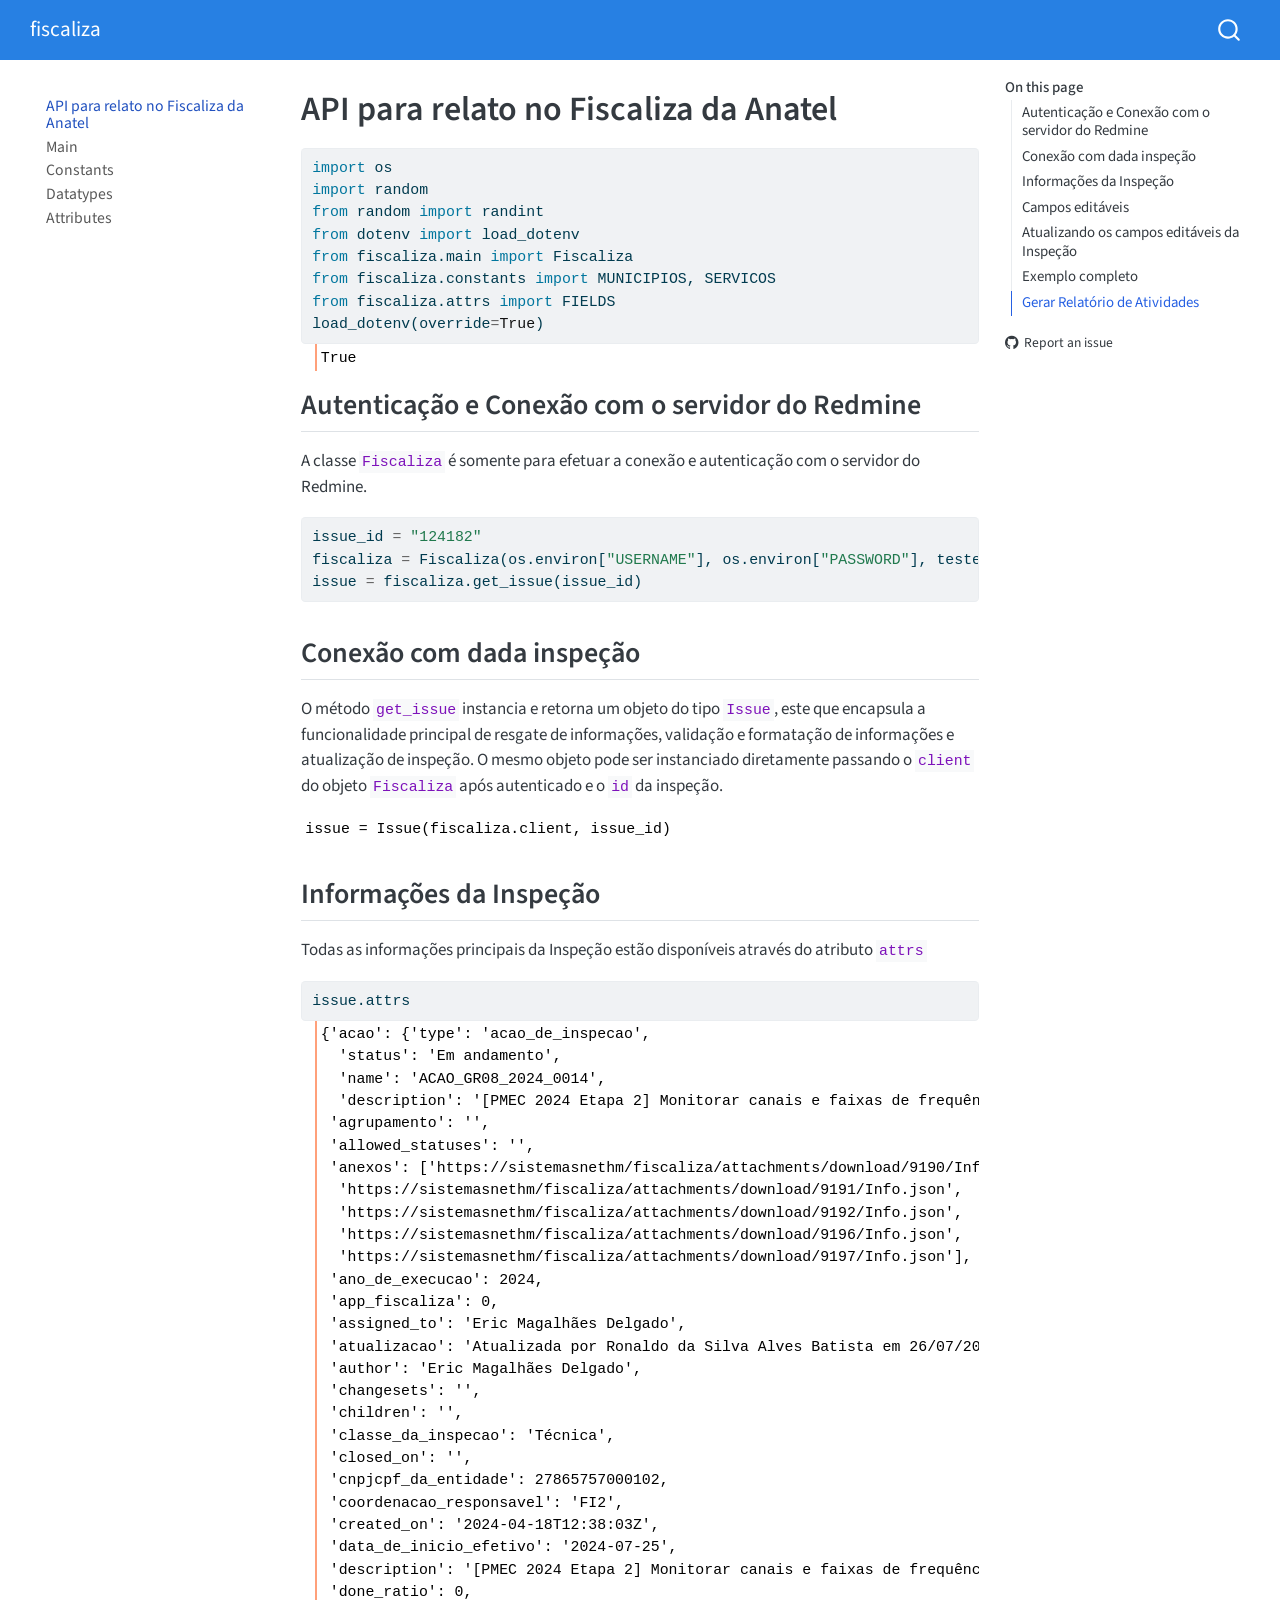
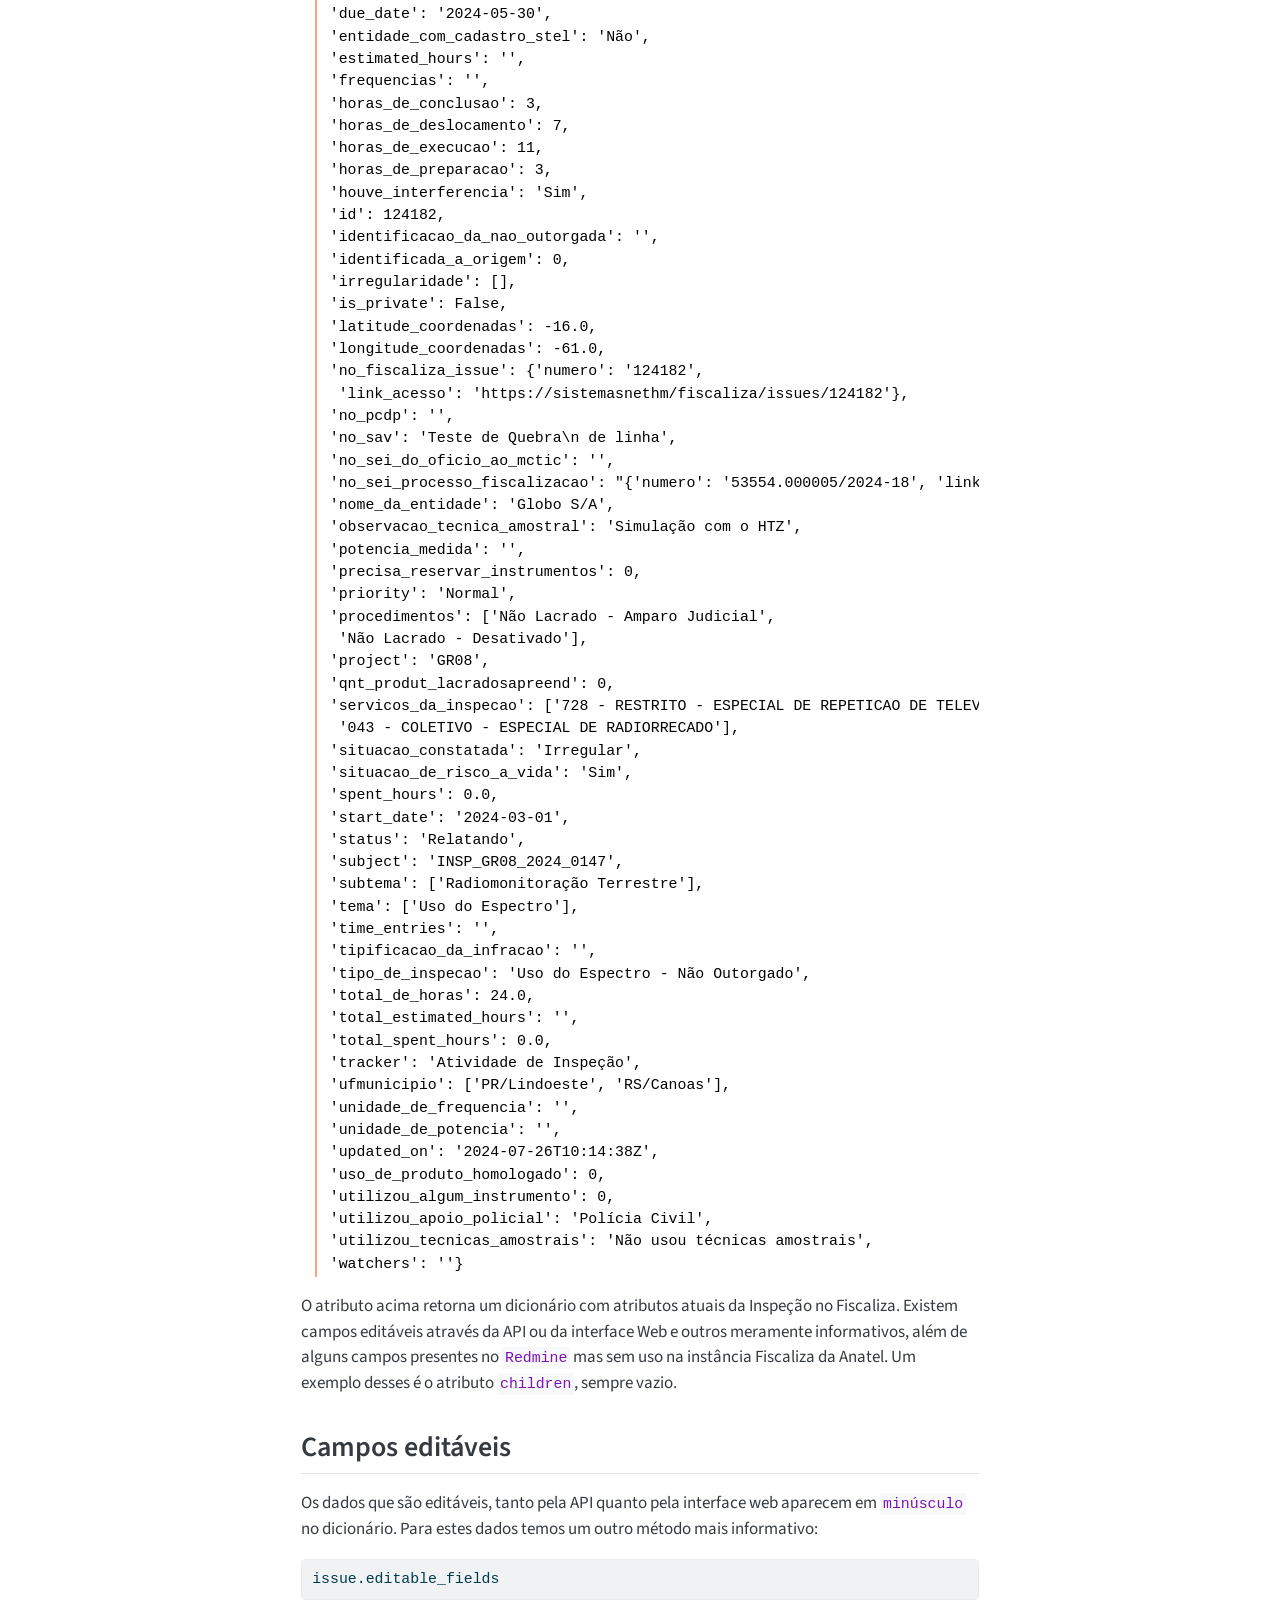
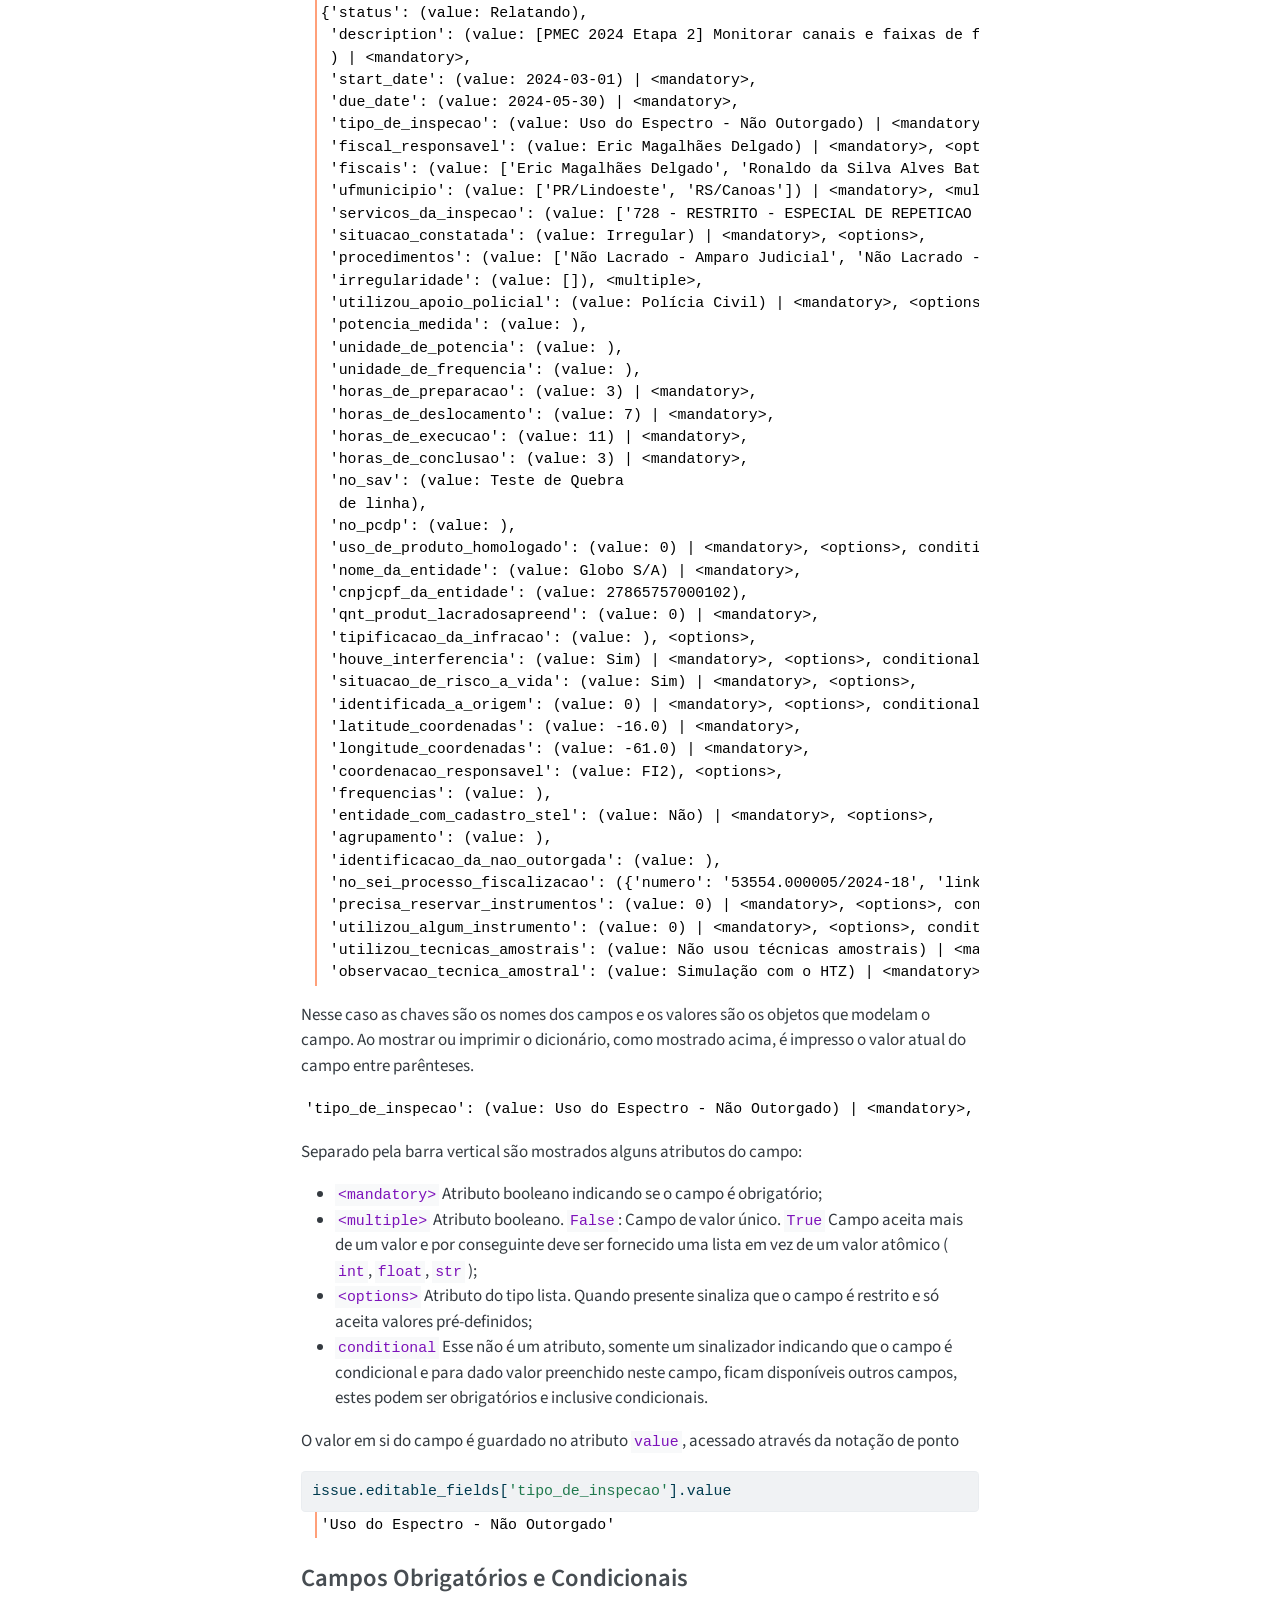
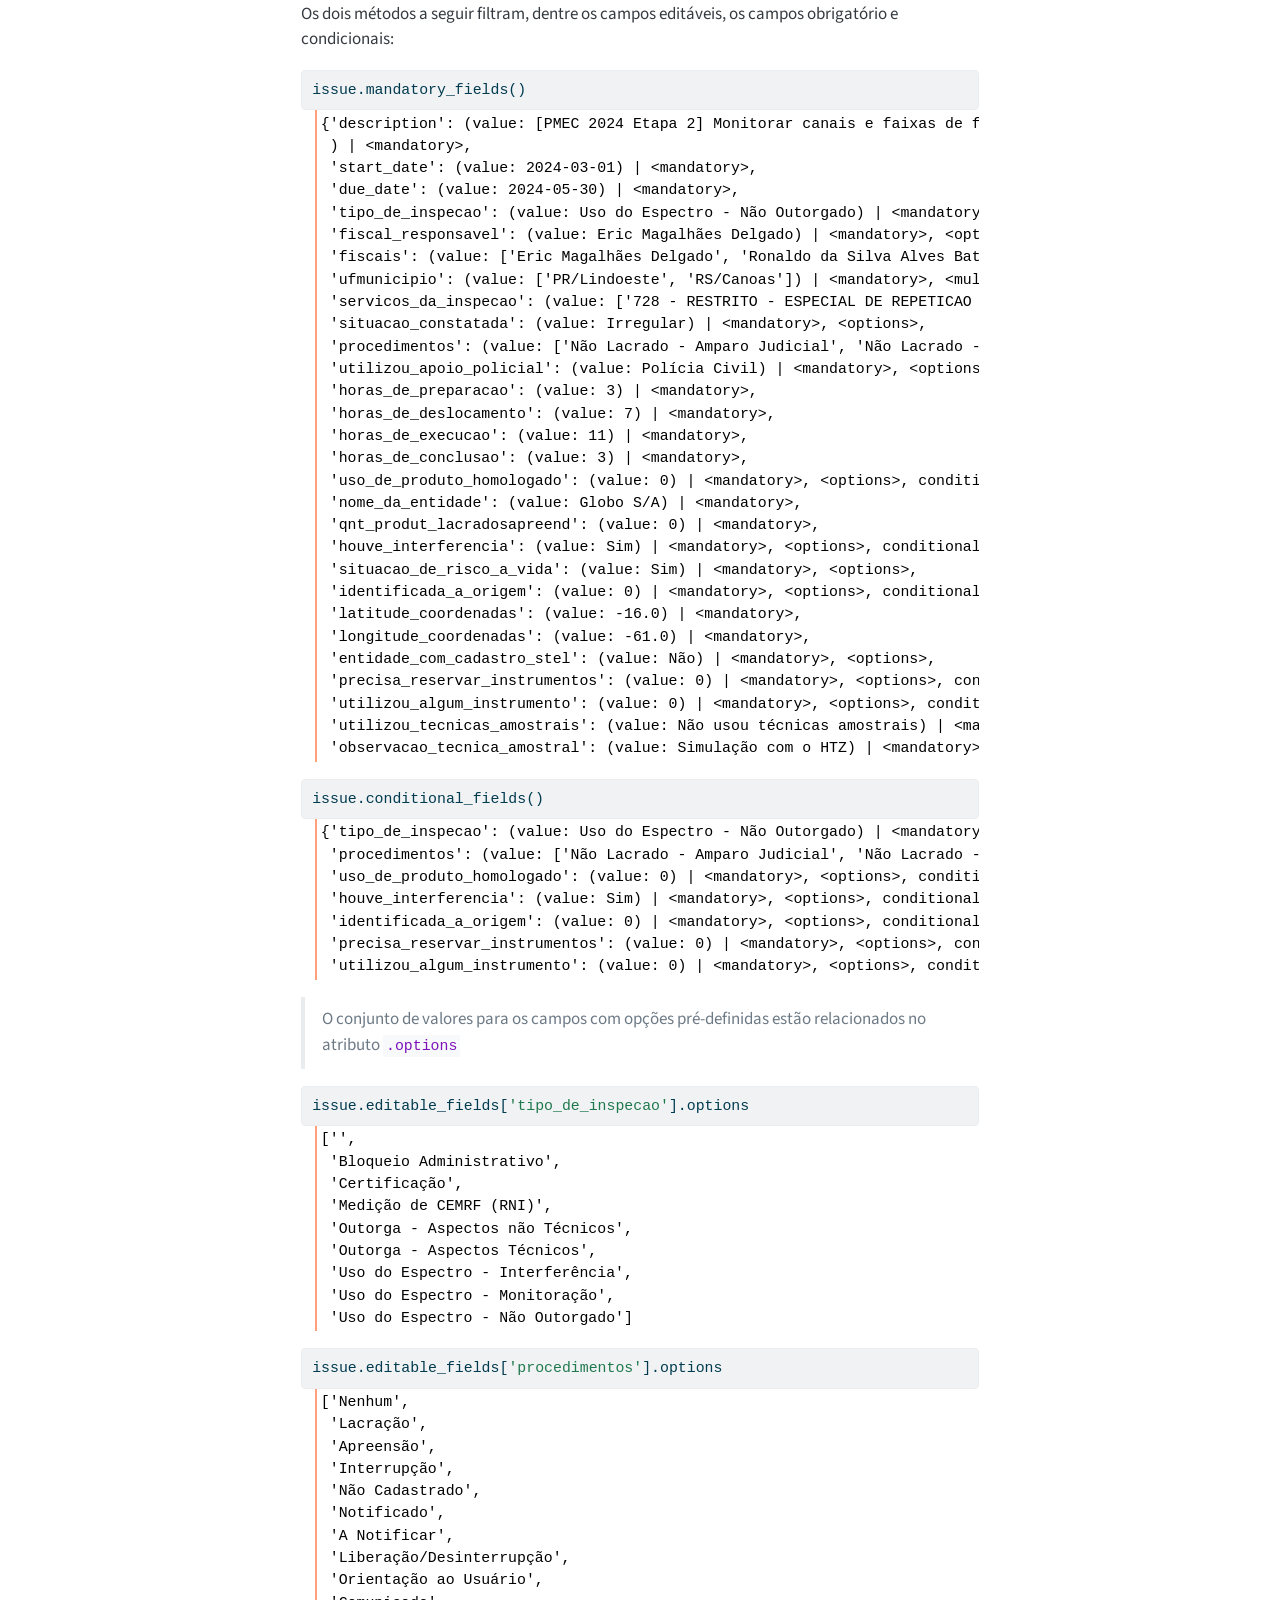
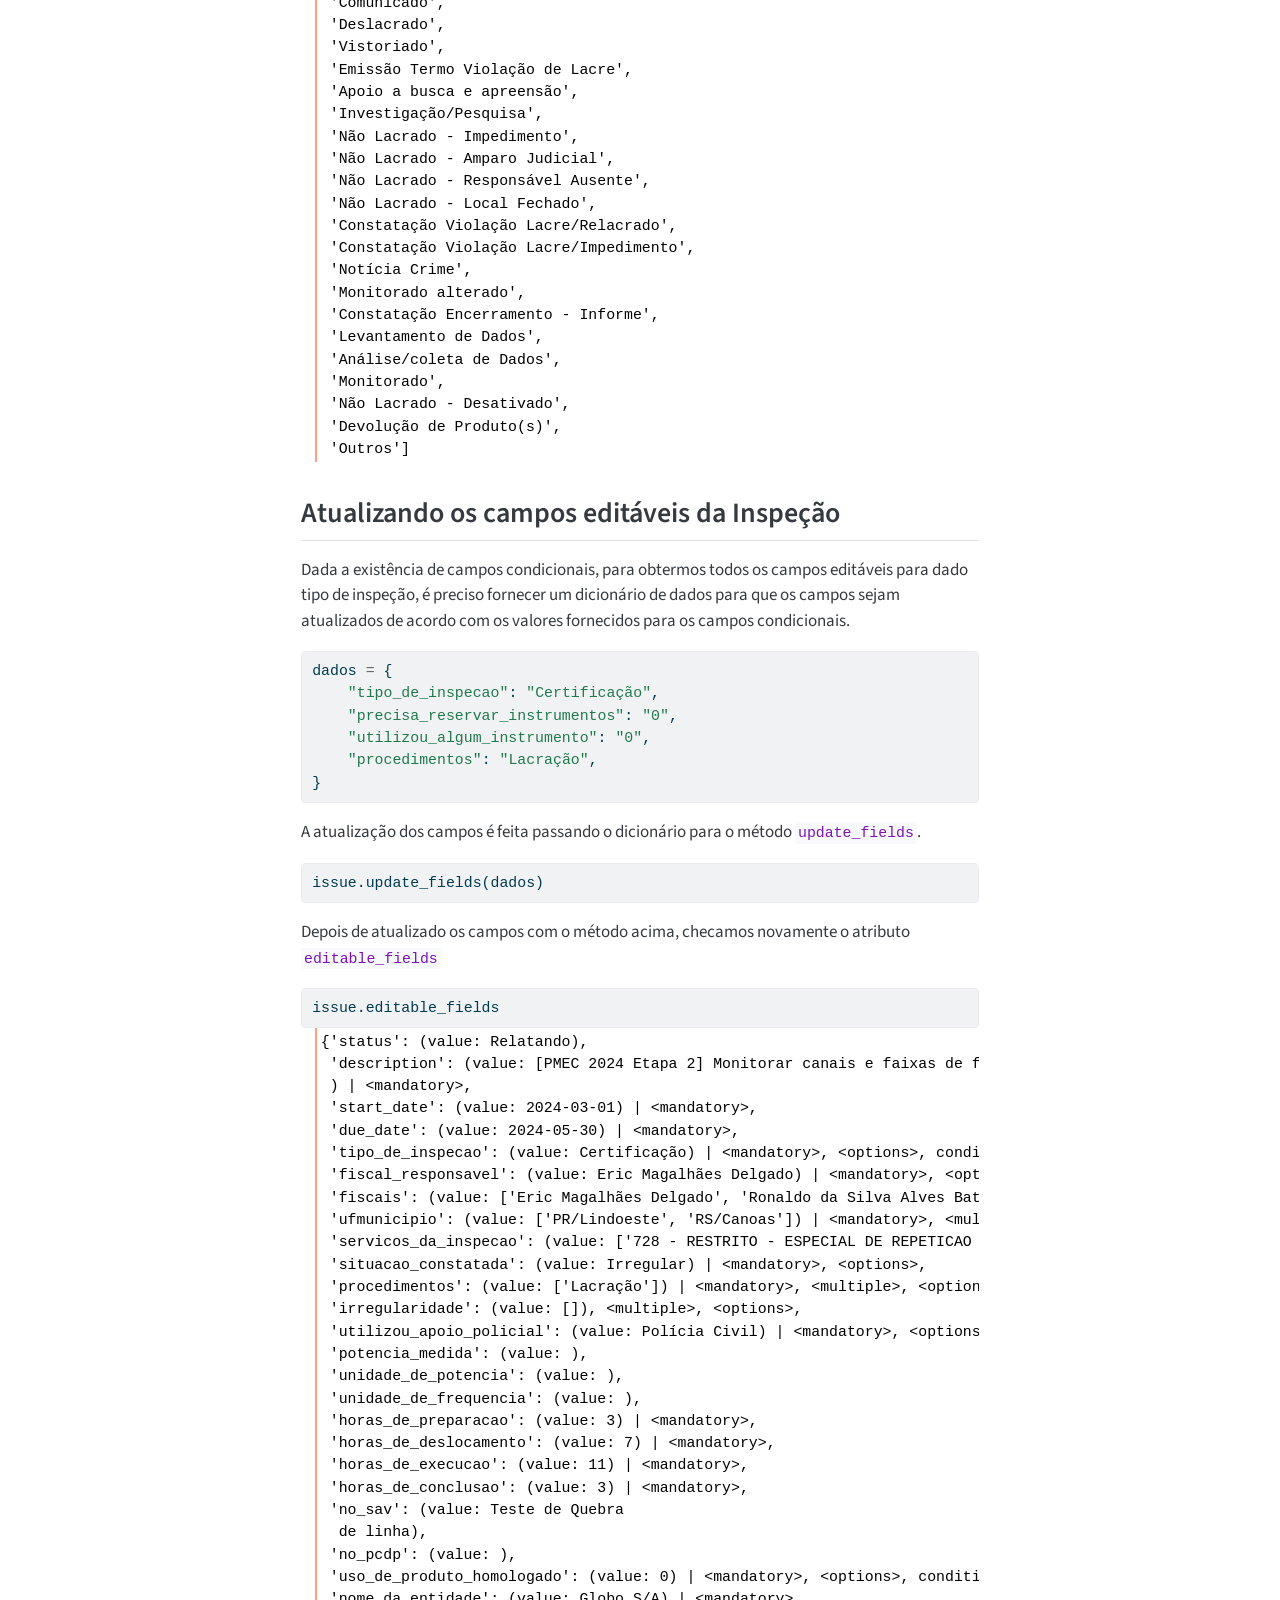
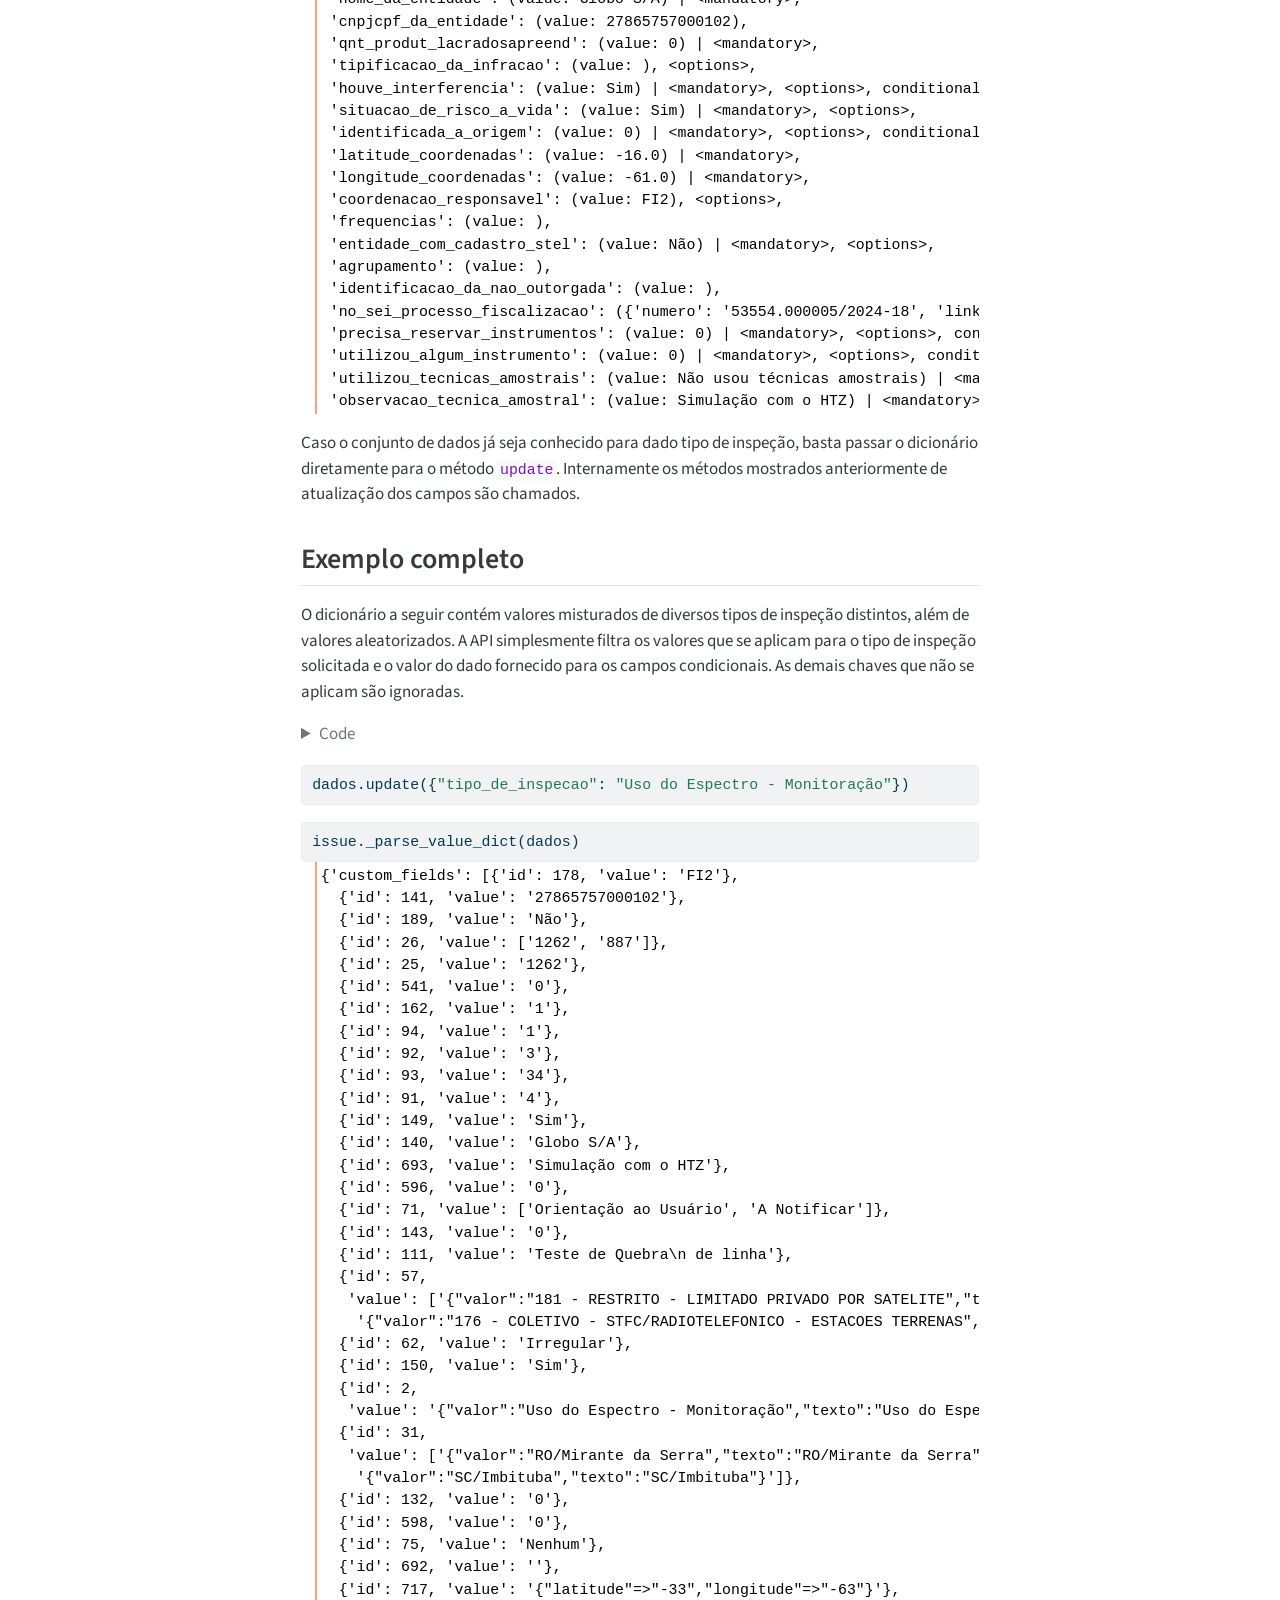
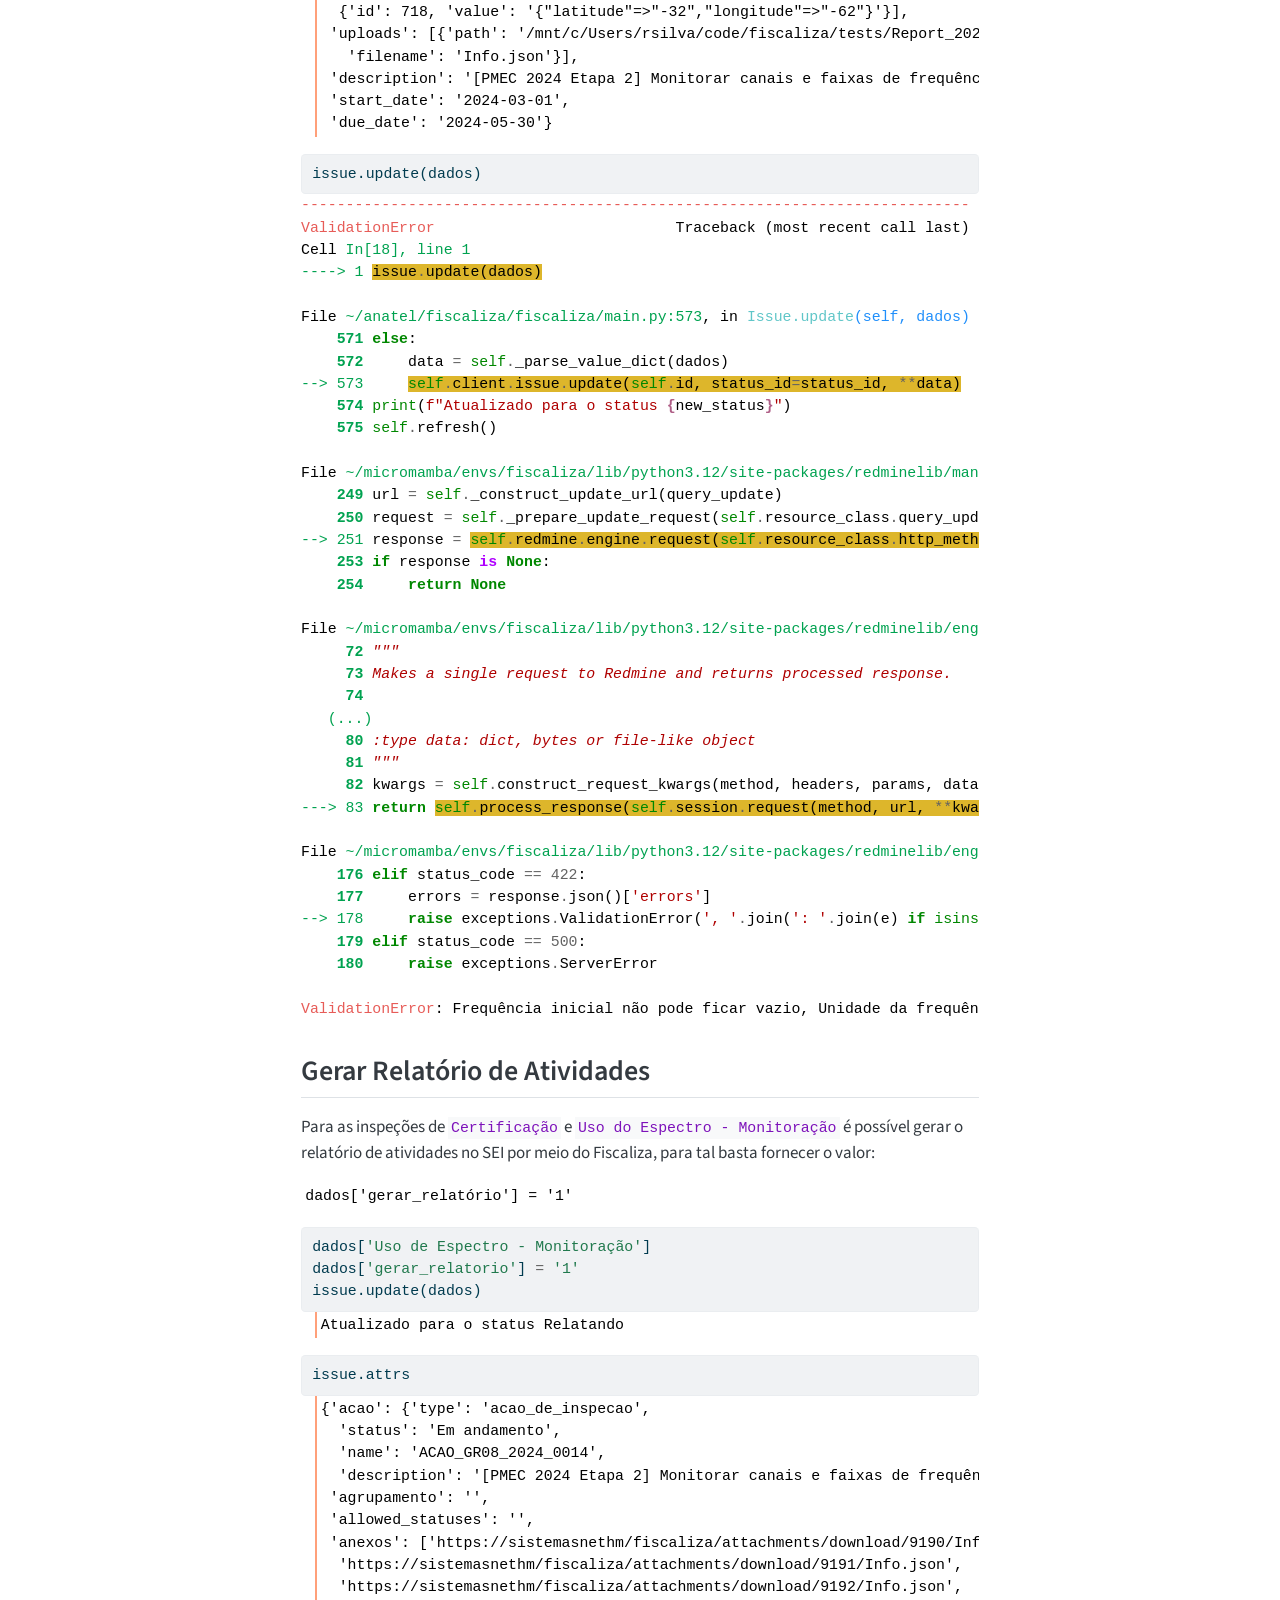
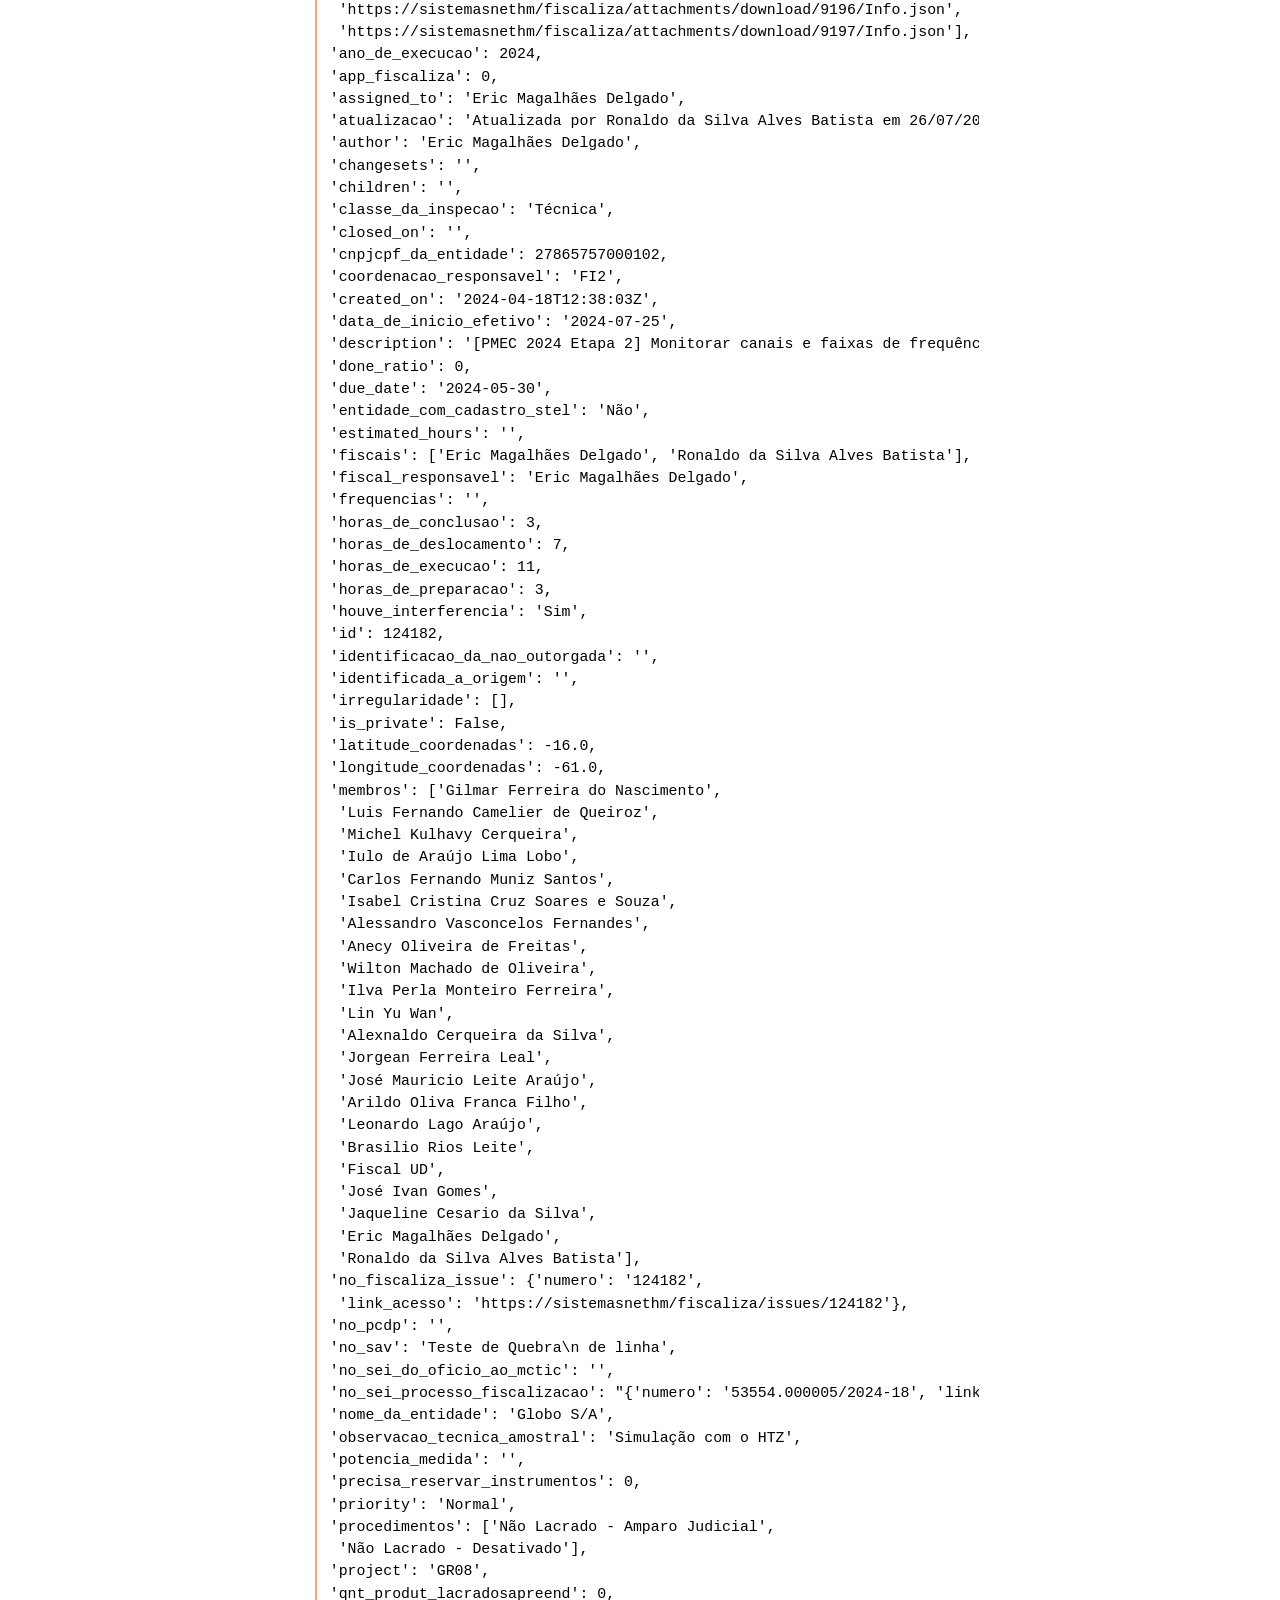
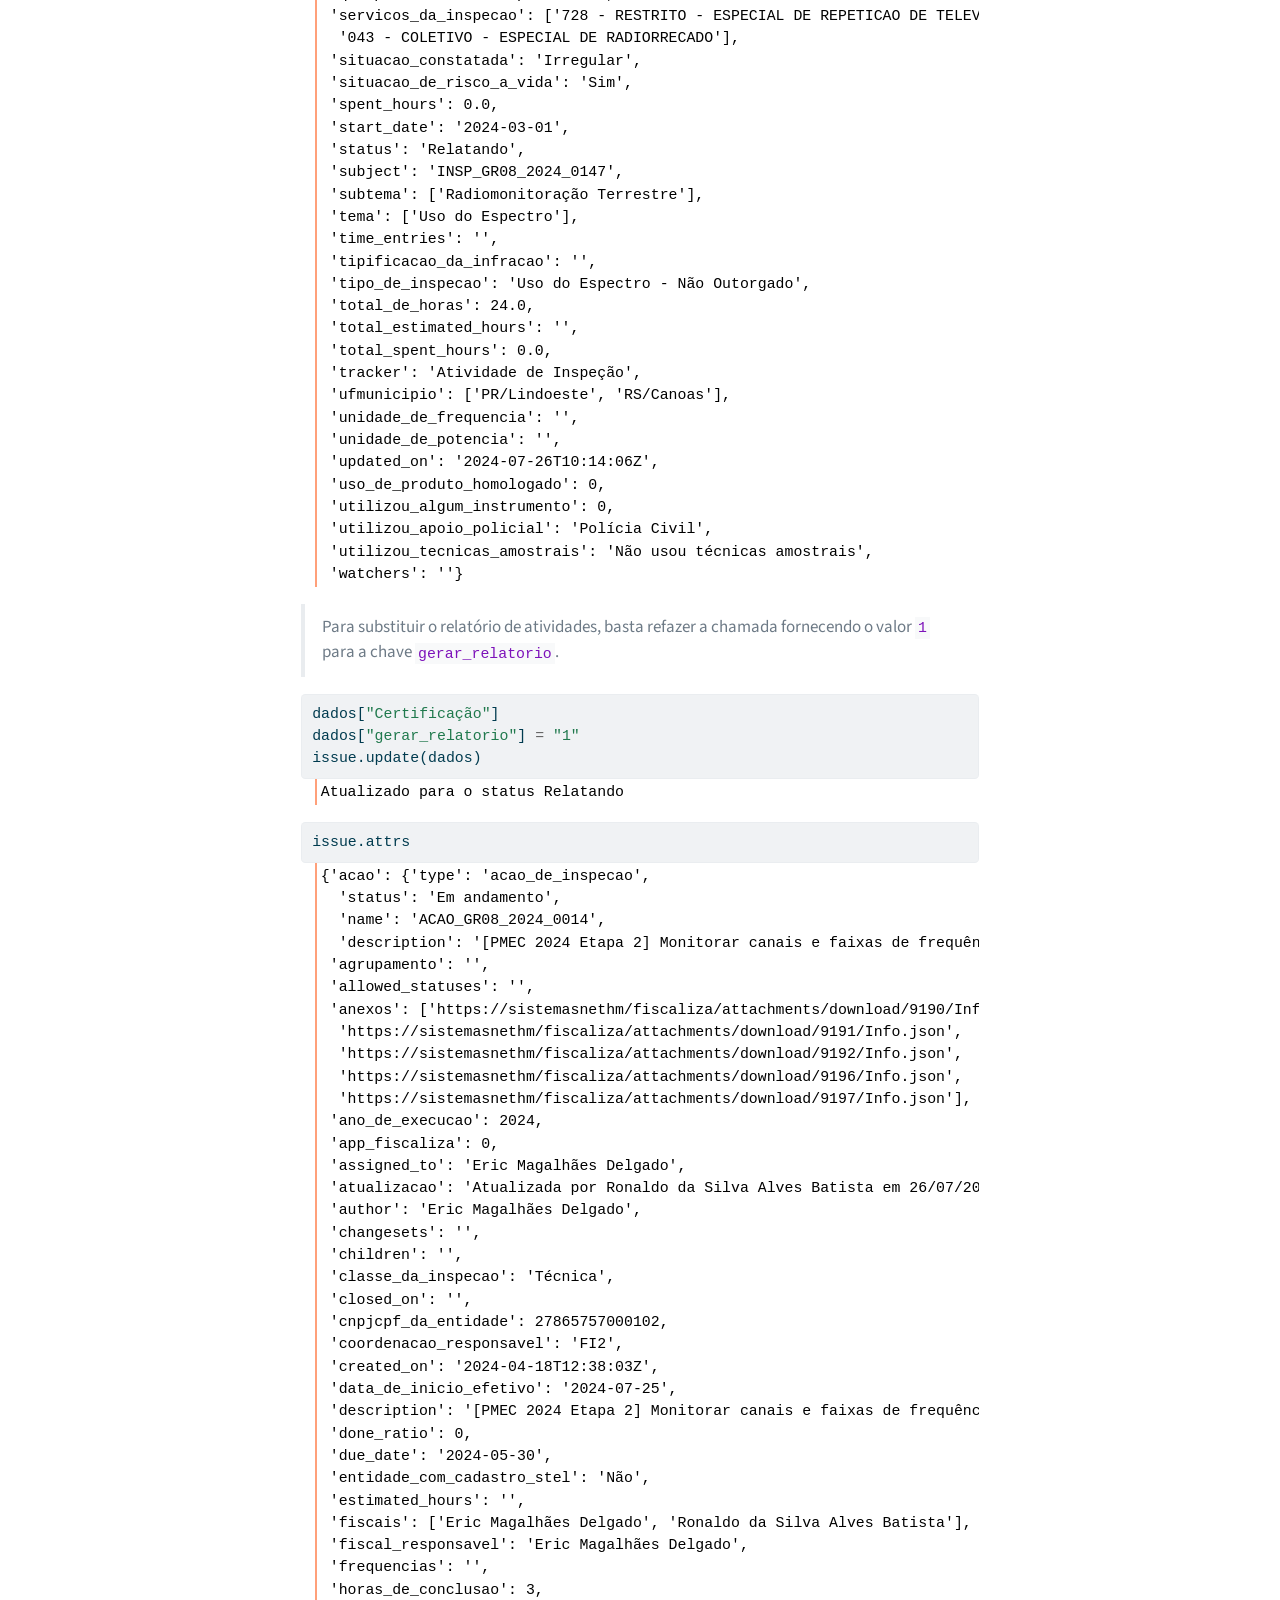
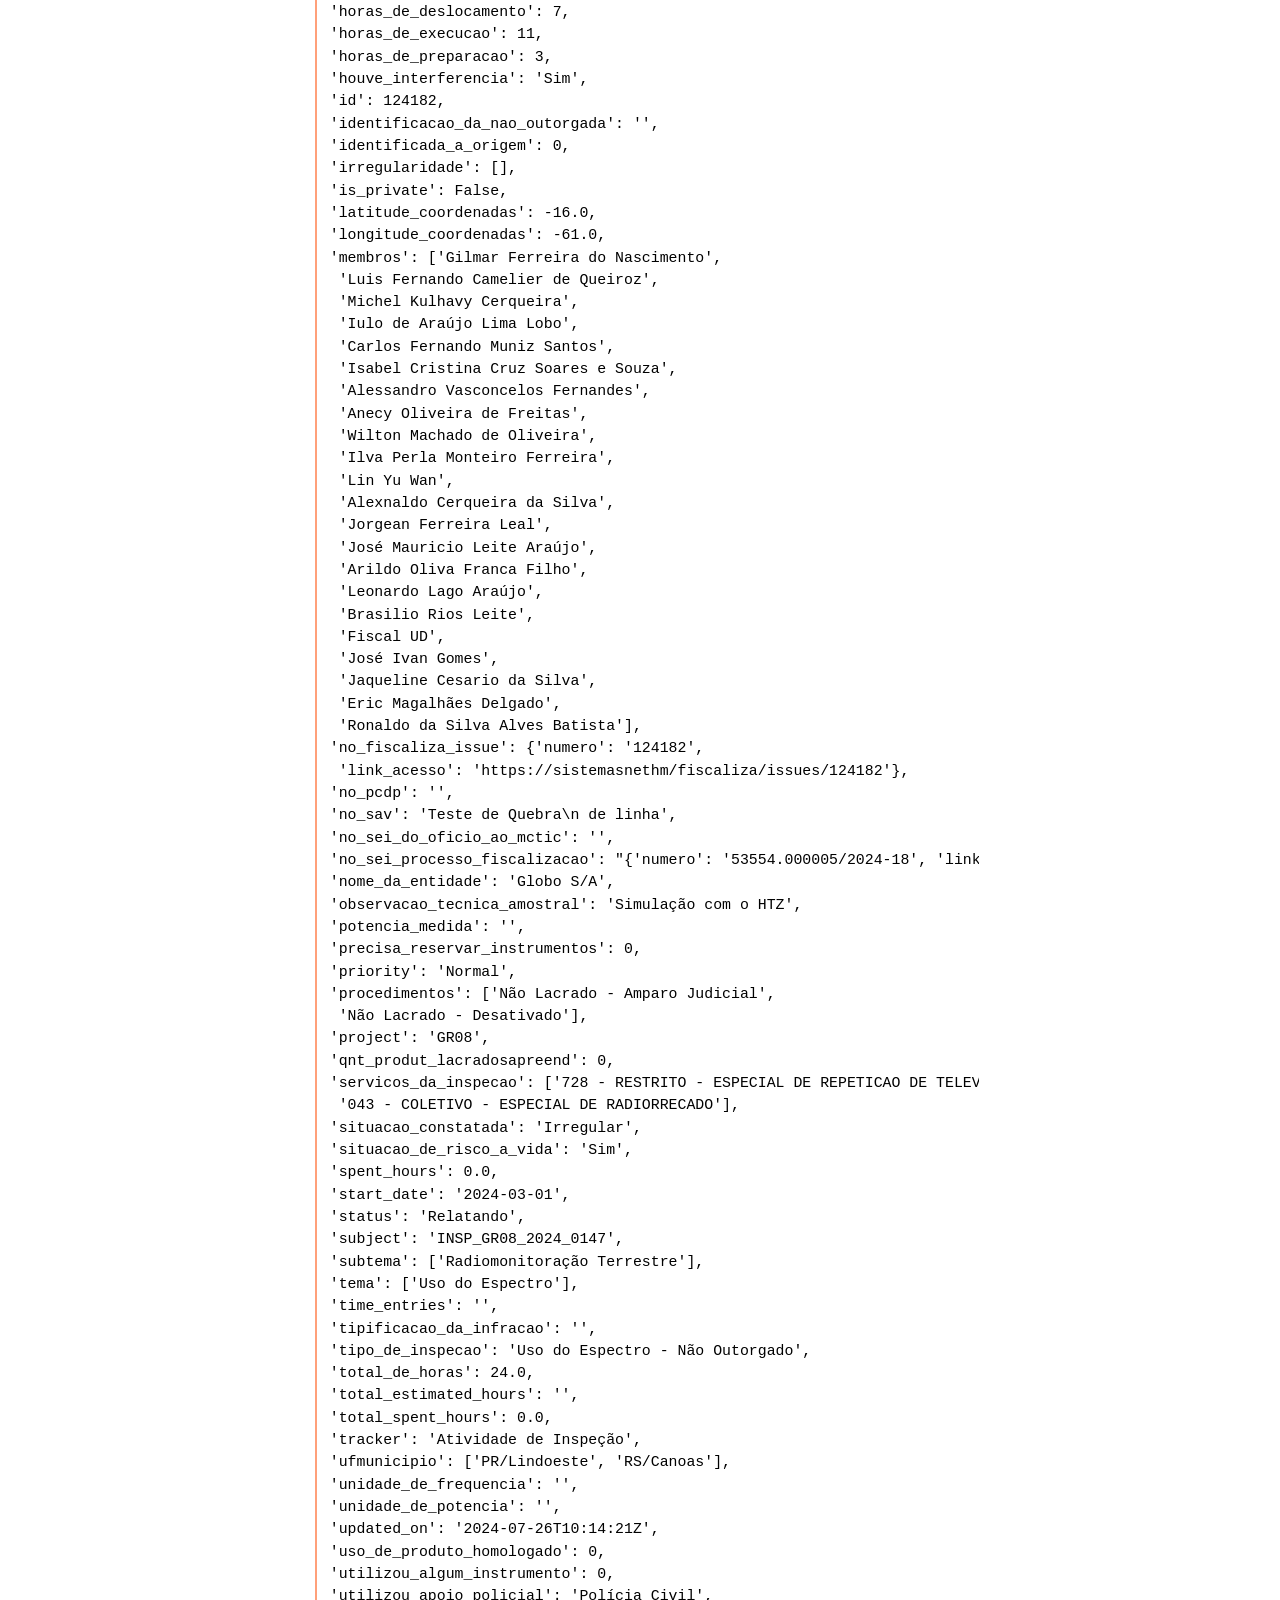
==== commit a902594f: "📝 Updated documentation" ====
--- a/_docs/index.html
+++ b/_docs/index.html
@@ -235,7 +235,7 @@
 </div>
 <section id="autenticação-e-conexão-com-o-servidor-do-redmine" class="level2">
 <h2 class="anchored" data-anchor-id="autenticação-e-conexão-com-o-servidor-do-redmine">Autenticação e Conexão com o servidor do Redmine</h2>
-<p>A classe <a href="https://InovaFiscaliza.github.io/fiscaliza/main.html#fiscaliza"><code>Fiscaliza</code></a> é somente para efetuar a conexão e autenticação com o servidor do Redmine.</p>
+<p>A classe <code>Fiscaliza</code> é somente para efetuar a conexão e autenticação com o servidor do Redmine.</p>
 <div id="cell-4" class="cell">
 <div class="sourceCode cell-code" id="cb3"><pre class="sourceCode python code-with-copy"><code class="sourceCode python"><span id="cb3-1"><a href="#cb3-1" aria-hidden="true" tabindex="-1"></a>issue_id <span class="op">=</span> <span class="st">"124182"</span></span>
 <span id="cb3-2"><a href="#cb3-2" aria-hidden="true" tabindex="-1"></a>fiscaliza <span class="op">=</span> Fiscaliza(os.environ[<span class="st">"USERNAME"</span>], os.environ[<span class="st">"PASSWORD"</span>], teste<span class="op">=</span><span class="va">True</span>)</span>
@@ -244,7 +244,7 @@
 </section>
 <section id="conexão-com-dada-inspeção" class="level2">
 <h2 class="anchored" data-anchor-id="conexão-com-dada-inspeção">Conexão com dada inspeção</h2>
-<p>O método <code>get_issue</code> instancia e retorna um objeto do tipo <a href="https://InovaFiscaliza.github.io/fiscaliza/main.html#issue"><code>Issue</code></a>, este que encapsula a funcionalidade principal de resgate de informações, validação e formatação de informações e atualização de inspeção. O mesmo objeto pode ser instanciado diretamente passando o <code>client</code> do objeto <a href="https://InovaFiscaliza.github.io/fiscaliza/main.html#fiscaliza"><code>Fiscaliza</code></a> após autenticado e o <code>id</code> da inspeção.</p>
+<p>O método <code>get_issue</code> instancia e retorna um objeto do tipo <code>Issue</code>, este que encapsula a funcionalidade principal de resgate de informações, validação e formatação de informações e atualização de inspeção. O mesmo objeto pode ser instanciado diretamente passando o <code>client</code> do objeto <code>Fiscaliza</code> após autenticado e o <code>id</code> da inspeção.</p>
 <pre><code>issue = Issue(fiscaliza.client, issue_id)</code></pre>
 </section>
 <section id="informações-da-inspeção" class="level2">
@@ -260,70 +260,60 @@
  'agrupamento': '',
  'allowed_statuses': '',
  'anexos': ['https://sistemasnethm/fiscaliza/attachments/download/9190/Info.json',
-  'https://sistemasnethm/fiscaliza/attachments/download/9191/Info.json'],
+  'https://sistemasnethm/fiscaliza/attachments/download/9191/Info.json',
+  'https://sistemasnethm/fiscaliza/attachments/download/9192/Info.json',
+  'https://sistemasnethm/fiscaliza/attachments/download/9196/Info.json',
+  'https://sistemasnethm/fiscaliza/attachments/download/9197/Info.json'],
  'ano_de_execucao': 2024,
  'app_fiscaliza': 0,
  'assigned_to': 'Eric Magalhães Delgado',
- 'atualizacao': 'Atualizada por Ronaldo da Silva Alves Batista em 25/07/2024 às 05:05:36',
+ 'atualizacao': 'Atualizada por Ronaldo da Silva Alves Batista em 26/07/2024 às 07:14:38',
  'author': 'Eric Magalhães Delgado',
  'changesets': '',
  'children': '',
  'classe_da_inspecao': 'Técnica',
  'closed_on': '',
+ 'cnpjcpf_da_entidade': 27865757000102,
  'coordenacao_responsavel': 'FI2',
  'created_on': '2024-04-18T12:38:03Z',
  'data_de_inicio_efetivo': '2024-07-25',
  'description': '[PMEC 2024 Etapa 2] Monitorar canais e faixas de frequências relacionados às aplicações críticas (como, por exemplo, radionavegação e radiocomunicação aeronáutica e canais de emergência) na forma a ser estabelecida no Plano de Ação de Fiscalização.\r\n',
  'done_ratio': 0,
  'due_date': '2024-05-30',
- 'entidade_da_inspecao': [],
+ 'entidade_com_cadastro_stel': 'Não',
  'estimated_hours': '',
- 'fiscais': ['Eric Magalhães Delgado', 'Ronaldo da Silva Alves Batista'],
- 'fiscal_responsavel': 'Eric Magalhães Delgado',
- 'horas_de_conclusao': 2,
- 'horas_de_deslocamento': 3,
- 'horas_de_execucao': 29,
- 'horas_de_preparacao': 1,
+ 'frequencias': '',
+ 'horas_de_conclusao': 3,
+ 'horas_de_deslocamento': 7,
+ 'horas_de_execucao': 11,
+ 'horas_de_preparacao': 3,
+ 'houve_interferencia': 'Sim',
  'id': 124182,
+ 'identificacao_da_nao_outorgada': '',
+ 'identificada_a_origem': 0,
  'irregularidade': [],
  'is_private': False,
- 'membros': ['Gilmar Ferreira do Nascimento',
-  'Luis Fernando Camelier de Queiroz',
-  'Michel Kulhavy Cerqueira',
-  'Iulo de Araújo Lima Lobo',
-  'Carlos Fernando Muniz Santos',
-  'Isabel Cristina Cruz Soares e Souza',
-  'Alessandro Vasconcelos Fernandes',
-  'Anecy Oliveira de Freitas',
-  'Wilton Machado de Oliveira',
-  'Ilva Perla Monteiro Ferreira',
-  'Lin Yu Wan',
-  'Alexnaldo Cerqueira da Silva',
-  'Jorgean Ferreira Leal',
-  'José Mauricio Leite Araújo',
-  'Arildo Oliva Franca Filho',
-  'Leonardo Lago Araújo',
-  'Brasilio Rios Leite',
-  'Fiscal UD',
-  'José Ivan Gomes',
-  'Jaqueline Cesario da Silva',
-  'Eric Magalhães Delgado',
-  'Ronaldo da Silva Alves Batista'],
+ 'latitude_coordenadas': -16.0,
+ 'longitude_coordenadas': -61.0,
  'no_fiscaliza_issue': {'numero': '124182',
   'link_acesso': 'https://sistemasnethm/fiscaliza/issues/124182'},
  'no_pcdp': '',
  'no_sav': 'Teste de Quebra\n de linha',
+ 'no_sei_do_oficio_ao_mctic': '',
  'no_sei_processo_fiscalizacao': "{'numero': '53554.000005/2024-18', 'link_acesso': 'https://seihm.anatel.gov.br/sei/controlador.php?acao=procedimento_trabalhar&amp;id_procedimento=1982134'}",
- 'numero_do_pai': 123456,
+ 'nome_da_entidade': 'Globo S/A',
  'observacao_tecnica_amostral': 'Simulação com o HTZ',
- 'pai_instaurado_pela_anatel': 'Sim',
+ 'potencia_medida': '',
  'precisa_reservar_instrumentos': 0,
  'priority': 'Normal',
- 'procedimentos': ['Análise/coleta de Dados'],
+ 'procedimentos': ['Não Lacrado - Amparo Judicial',
+  'Não Lacrado - Desativado'],
  'project': 'GR08',
- 'servicos_da_inspecao': ['099 - RESTRITO - SERVIÇO DE RADIAÇÃO RESTRITA',
-  '032 - COLETIVO - RADIOENLACES ASSOCIADOS AO SERVIÇO REDE TRANSPORTE TELECOMUNICAÇÃO'],
+ 'qnt_produt_lacradosapreend': 0,
+ 'servicos_da_inspecao': ['728 - RESTRITO - ESPECIAL DE REPETICAO DE TELEVISAO',
+  '043 - COLETIVO - ESPECIAL DE RADIORRECADO'],
  'situacao_constatada': 'Irregular',
+ 'situacao_de_risco_a_vida': 'Sim',
  'spent_hours': 0.0,
  'start_date': '2024-03-01',
  'status': 'Relatando',
@@ -331,15 +321,20 @@
  'subtema': ['Radiomonitoração Terrestre'],
  'tema': ['Uso do Espectro'],
  'time_entries': '',
- 'tipo_de_inspecao': 'Outorga - Aspectos não Técnicos',
- 'total_de_horas': 35.0,
+ 'tipificacao_da_infracao': '',
+ 'tipo_de_inspecao': 'Uso do Espectro - Não Outorgado',
+ 'total_de_horas': 24.0,
  'total_estimated_hours': '',
  'total_spent_hours': 0.0,
  'tracker': 'Atividade de Inspeção',
- 'ufmunicipio': ['MG/Bocaina de Minas', 'AL/União dos Palmares'],
- 'updated_on': '2024-07-25T08:05:36Z',
+ 'ufmunicipio': ['PR/Lindoeste', 'RS/Canoas'],
+ 'unidade_de_frequencia': '',
+ 'unidade_de_potencia': '',
+ 'updated_on': '2024-07-26T10:14:38Z',
+ 'uso_de_produto_homologado': 0,
  'utilizou_algum_instrumento': 0,
- 'utilizou_tecnicas_amostrais': 'Usou técnicas amostrais',
+ 'utilizou_apoio_policial': 'Polícia Civil',
+ 'utilizou_tecnicas_amostrais': 'Não usou técnicas amostrais',
  'watchers': ''}</code></pre>
 </div>
 </div>
@@ -351,31 +346,50 @@
 <div id="cell-10" class="cell">
 <div class="sourceCode cell-code" id="cb7"><pre class="sourceCode python code-with-copy"><code class="sourceCode python"><span id="cb7-1"><a href="#cb7-1" aria-hidden="true" tabindex="-1"></a>issue.editable_fields</span></code><button title="Copy to Clipboard" class="code-copy-button"><i class="bi"></i></button></pre></div>
 <div class="cell-output cell-output-display">
-<pre><code>{'status': (value: Rascunho),
+<pre><code>{'status': (value: Relatando),
  'description': (value: [PMEC 2024 Etapa 2] Monitorar canais e faixas de frequências relacionados às aplicações críticas (como, por exemplo, radionavegação e radiocomunicação aeronáutica e canais de emergência) na forma a ser estabelecida no Plano de Ação de Fiscalização.
  ) | &lt;mandatory&gt;,
  'start_date': (value: 2024-03-01) | &lt;mandatory&gt;,
- 'due_date': (value: 2024-11-30) | &lt;mandatory&gt;,
- 'tipo_de_inspecao': (value: ) | &lt;mandatory&gt;, &lt;options&gt;, conditional,
- 'fiscal_responsavel': (value: ) | &lt;mandatory&gt;, &lt;options&gt;,
- 'fiscais': (value: []) | &lt;mandatory&gt;, &lt;multiple&gt;, &lt;options&gt;,
- 'entidade_da_inspecao': (value: []), &lt;multiple&gt;,
- 'ufmunicipio': (value: []) | &lt;mandatory&gt;, &lt;multiple&gt;, &lt;options&gt;,
- 'servicos_da_inspecao': (value: []) | &lt;mandatory&gt;, &lt;multiple&gt;, &lt;options&gt;,
- 'procedimentos': (value: []) | &lt;mandatory&gt;, &lt;multiple&gt;, &lt;options&gt;, conditional,
- 'horas_de_preparacao': (value: 0) | &lt;mandatory&gt;,
- 'horas_de_deslocamento': (value: 0) | &lt;mandatory&gt;,
- 'horas_de_execucao': (value: 0) | &lt;mandatory&gt;,
- 'horas_de_conclusao': (value: 0) | &lt;mandatory&gt;,
- 'no_sav': (value: ),
+ 'due_date': (value: 2024-05-30) | &lt;mandatory&gt;,
+ 'tipo_de_inspecao': (value: Uso do Espectro - Não Outorgado) | &lt;mandatory&gt;, &lt;options&gt;, conditional,
+ 'fiscal_responsavel': (value: Eric Magalhães Delgado) | &lt;mandatory&gt;, &lt;options&gt;,
+ 'fiscais': (value: ['Eric Magalhães Delgado', 'Ronaldo da Silva Alves Batista']) | &lt;mandatory&gt;, &lt;multiple&gt;, &lt;options&gt;,
+ 'ufmunicipio': (value: ['PR/Lindoeste', 'RS/Canoas']) | &lt;mandatory&gt;, &lt;multiple&gt;, &lt;options&gt;,
+ 'servicos_da_inspecao': (value: ['728 - RESTRITO - ESPECIAL DE REPETICAO DE TELEVISAO', '043 - COLETIVO - ESPECIAL DE RADIORRECADO']) | &lt;mandatory&gt;, &lt;multiple&gt;, &lt;options&gt;,
+ 'situacao_constatada': (value: Irregular) | &lt;mandatory&gt;, &lt;options&gt;,
+ 'procedimentos': (value: ['Não Lacrado - Amparo Judicial', 'Não Lacrado - Desativado']) | &lt;mandatory&gt;, &lt;multiple&gt;, &lt;options&gt;, conditional,
+ 'irregularidade': (value: []), &lt;multiple&gt;,
+ 'utilizou_apoio_policial': (value: Polícia Civil) | &lt;mandatory&gt;, &lt;options&gt;,
+ 'potencia_medida': (value: ),
+ 'unidade_de_potencia': (value: ),
+ 'unidade_de_frequencia': (value: ),
+ 'horas_de_preparacao': (value: 3) | &lt;mandatory&gt;,
+ 'horas_de_deslocamento': (value: 7) | &lt;mandatory&gt;,
+ 'horas_de_execucao': (value: 11) | &lt;mandatory&gt;,
+ 'horas_de_conclusao': (value: 3) | &lt;mandatory&gt;,
+ 'no_sav': (value: Teste de Quebra
+  de linha),
  'no_pcdp': (value: ),
+ 'uso_de_produto_homologado': (value: 0) | &lt;mandatory&gt;, &lt;options&gt;, conditional,
+ 'nome_da_entidade': (value: Globo S/A) | &lt;mandatory&gt;,
+ 'cnpjcpf_da_entidade': (value: 27865757000102),
+ 'qnt_produt_lacradosapreend': (value: 0) | &lt;mandatory&gt;,
+ 'tipificacao_da_infracao': (value: ), &lt;options&gt;,
+ 'houve_interferencia': (value: Sim) | &lt;mandatory&gt;, &lt;options&gt;, conditional,
+ 'situacao_de_risco_a_vida': (value: Sim) | &lt;mandatory&gt;, &lt;options&gt;,
+ 'identificada_a_origem': (value: 0) | &lt;mandatory&gt;, &lt;options&gt;, conditional,
+ 'latitude_coordenadas': (value: -16.0) | &lt;mandatory&gt;,
+ 'longitude_coordenadas': (value: -61.0) | &lt;mandatory&gt;,
  'coordenacao_responsavel': (value: FI2), &lt;options&gt;,
+ 'frequencias': (value: ),
+ 'entidade_com_cadastro_stel': (value: Não) | &lt;mandatory&gt;, &lt;options&gt;,
  'agrupamento': (value: ),
+ 'identificacao_da_nao_outorgada': (value: ),
  'no_sei_processo_fiscalizacao': ({'numero': '53554.000005/2024-18', 'link_acesso': 'https://seihm.anatel.gov.br/sei/controlador.php?acao=procedimento_trabalhar&amp;id_procedimento=1982134'}),
- 'precisa_reservar_instrumentos': (value: ) | &lt;mandatory&gt;, &lt;options&gt;, conditional,
- 'utilizou_algum_instrumento': (value: ) | &lt;mandatory&gt;, &lt;options&gt;, conditional,
- 'utilizou_tecnicas_amostrais': (value: ) | &lt;mandatory&gt;, &lt;options&gt;,
- 'observacao_tecnica_amostral': (value: ) | &lt;mandatory&gt;}</code></pre>
+ 'precisa_reservar_instrumentos': (value: 0) | &lt;mandatory&gt;, &lt;options&gt;, conditional,
+ 'utilizou_algum_instrumento': (value: 0) | &lt;mandatory&gt;, &lt;options&gt;, conditional,
+ 'utilizou_tecnicas_amostrais': (value: Não usou técnicas amostrais) | &lt;mandatory&gt;, &lt;options&gt;,
+ 'observacao_tecnica_amostral': (value: Simulação com o HTZ) | &lt;mandatory&gt;}</code></pre>
 </div>
 </div>
 <p>Nesse caso as chaves são os nomes dos campos e os valores são os objetos que modelam o campo. Ao mostrar ou imprimir o dicionário, como mostrado acima, é impresso o valor atual do campo entre parênteses.</p>
@@ -391,7 +405,7 @@
 <div id="cell-13" class="cell">
 <div class="sourceCode cell-code" id="cb10"><pre class="sourceCode python code-with-copy"><code class="sourceCode python"><span id="cb10-1"><a href="#cb10-1" aria-hidden="true" tabindex="-1"></a>issue.editable_fields[<span class="st">'tipo_de_inspecao'</span>].value</span></code><button title="Copy to Clipboard" class="code-copy-button"><i class="bi"></i></button></pre></div>
 <div class="cell-output cell-output-display">
-<pre><code>'Outorga - Aspectos não Técnicos'</code></pre>
+<pre><code>'Uso do Espectro - Não Outorgado'</code></pre>
 </div>
 </div>
 <section id="campos-obrigatórios-e-condicionais" class="level3">
@@ -404,30 +418,41 @@
  ) | &lt;mandatory&gt;,
  'start_date': (value: 2024-03-01) | &lt;mandatory&gt;,
  'due_date': (value: 2024-05-30) | &lt;mandatory&gt;,
- 'tipo_de_inspecao': (value: Outorga - Aspectos não Técnicos) | &lt;mandatory&gt;, &lt;options&gt;, conditional,
+ 'tipo_de_inspecao': (value: Uso do Espectro - Não Outorgado) | &lt;mandatory&gt;, &lt;options&gt;, conditional,
  'fiscal_responsavel': (value: Eric Magalhães Delgado) | &lt;mandatory&gt;, &lt;options&gt;,
  'fiscais': (value: ['Eric Magalhães Delgado', 'Ronaldo da Silva Alves Batista']) | &lt;mandatory&gt;, &lt;multiple&gt;, &lt;options&gt;,
- 'ufmunicipio': (value: ['MG/Bocaina de Minas', 'AL/União dos Palmares']) | &lt;mandatory&gt;, &lt;multiple&gt;, &lt;options&gt;,
- 'servicos_da_inspecao': (value: ['099 - RESTRITO - SERVIÇO DE RADIAÇÃO RESTRITA', '032 - COLETIVO - RADIOENLACES ASSOCIADOS AO SERVIÇO REDE TRANSPORTE TELECOMUNICAÇÃO']) | &lt;mandatory&gt;, &lt;multiple&gt;, &lt;options&gt;,
+ 'ufmunicipio': (value: ['PR/Lindoeste', 'RS/Canoas']) | &lt;mandatory&gt;, &lt;multiple&gt;, &lt;options&gt;,
+ 'servicos_da_inspecao': (value: ['728 - RESTRITO - ESPECIAL DE REPETICAO DE TELEVISAO', '043 - COLETIVO - ESPECIAL DE RADIORRECADO']) | &lt;mandatory&gt;, &lt;multiple&gt;, &lt;options&gt;,
  'situacao_constatada': (value: Irregular) | &lt;mandatory&gt;, &lt;options&gt;,
- 'procedimentos': (value: ['Análise/coleta de Dados']) | &lt;mandatory&gt;, &lt;multiple&gt;, &lt;options&gt;, conditional,
- 'horas_de_preparacao': (value: 1) | &lt;mandatory&gt;,
- 'horas_de_deslocamento': (value: 3) | &lt;mandatory&gt;,
- 'horas_de_execucao': (value: 29) | &lt;mandatory&gt;,
- 'horas_de_conclusao': (value: 2) | &lt;mandatory&gt;,
- 'pai_instaurado_pela_anatel': (value: Sim) | &lt;mandatory&gt;, &lt;options&gt;, conditional,
+ 'procedimentos': (value: ['Não Lacrado - Amparo Judicial', 'Não Lacrado - Desativado']) | &lt;mandatory&gt;, &lt;multiple&gt;, &lt;options&gt;, conditional,
+ 'utilizou_apoio_policial': (value: Polícia Civil) | &lt;mandatory&gt;, &lt;options&gt;,
+ 'horas_de_preparacao': (value: 3) | &lt;mandatory&gt;,
+ 'horas_de_deslocamento': (value: 7) | &lt;mandatory&gt;,
+ 'horas_de_execucao': (value: 11) | &lt;mandatory&gt;,
+ 'horas_de_conclusao': (value: 3) | &lt;mandatory&gt;,
+ 'uso_de_produto_homologado': (value: 0) | &lt;mandatory&gt;, &lt;options&gt;, conditional,
+ 'nome_da_entidade': (value: Globo S/A) | &lt;mandatory&gt;,
+ 'qnt_produt_lacradosapreend': (value: 0) | &lt;mandatory&gt;,
+ 'houve_interferencia': (value: Sim) | &lt;mandatory&gt;, &lt;options&gt;, conditional,
+ 'situacao_de_risco_a_vida': (value: Sim) | &lt;mandatory&gt;, &lt;options&gt;,
+ 'identificada_a_origem': (value: 0) | &lt;mandatory&gt;, &lt;options&gt;, conditional,
+ 'latitude_coordenadas': (value: -16.0) | &lt;mandatory&gt;,
+ 'longitude_coordenadas': (value: -61.0) | &lt;mandatory&gt;,
+ 'entidade_com_cadastro_stel': (value: Não) | &lt;mandatory&gt;, &lt;options&gt;,
  'precisa_reservar_instrumentos': (value: 0) | &lt;mandatory&gt;, &lt;options&gt;, conditional,
  'utilizou_algum_instrumento': (value: 0) | &lt;mandatory&gt;, &lt;options&gt;, conditional,
- 'utilizou_tecnicas_amostrais': (value: Usou técnicas amostrais) | &lt;mandatory&gt;, &lt;options&gt;,
+ 'utilizou_tecnicas_amostrais': (value: Não usou técnicas amostrais) | &lt;mandatory&gt;, &lt;options&gt;,
  'observacao_tecnica_amostral': (value: Simulação com o HTZ) | &lt;mandatory&gt;}</code></pre>
 </div>
 </div>
 <div id="cell-17" class="cell">
 <div class="sourceCode cell-code" id="cb14"><pre class="sourceCode python code-with-copy"><code class="sourceCode python"><span id="cb14-1"><a href="#cb14-1" aria-hidden="true" tabindex="-1"></a>issue.conditional_fields()</span></code><button title="Copy to Clipboard" class="code-copy-button"><i class="bi"></i></button></pre></div>
 <div class="cell-output cell-output-display">
-<pre><code>{'tipo_de_inspecao': (value: Outorga - Aspectos não Técnicos) | &lt;mandatory&gt;, &lt;options&gt;, conditional,
- 'procedimentos': (value: ['Análise/coleta de Dados']) | &lt;mandatory&gt;, &lt;multiple&gt;, &lt;options&gt;, conditional,
- 'pai_instaurado_pela_anatel': (value: Sim) | &lt;mandatory&gt;, &lt;options&gt;, conditional,
+<pre><code>{'tipo_de_inspecao': (value: Uso do Espectro - Não Outorgado) | &lt;mandatory&gt;, &lt;options&gt;, conditional,
+ 'procedimentos': (value: ['Não Lacrado - Amparo Judicial', 'Não Lacrado - Desativado']) | &lt;mandatory&gt;, &lt;multiple&gt;, &lt;options&gt;, conditional,
+ 'uso_de_produto_homologado': (value: 0) | &lt;mandatory&gt;, &lt;options&gt;, conditional,
+ 'houve_interferencia': (value: Sim) | &lt;mandatory&gt;, &lt;options&gt;, conditional,
+ 'identificada_a_origem': (value: 0) | &lt;mandatory&gt;, &lt;options&gt;, conditional,
  'precisa_reservar_instrumentos': (value: 0) | &lt;mandatory&gt;, &lt;options&gt;, conditional,
  'utilizou_algum_instrumento': (value: 0) | &lt;mandatory&gt;, &lt;options&gt;, conditional}</code></pre>
 </div>
@@ -513,27 +538,41 @@
  'tipo_de_inspecao': (value: Certificação) | &lt;mandatory&gt;, &lt;options&gt;, conditional,
  'fiscal_responsavel': (value: Eric Magalhães Delgado) | &lt;mandatory&gt;, &lt;options&gt;,
  'fiscais': (value: ['Eric Magalhães Delgado', 'Ronaldo da Silva Alves Batista']) | &lt;mandatory&gt;, &lt;multiple&gt;, &lt;options&gt;,
- 'entidade_da_inspecao': (value: []), &lt;multiple&gt;,
- 'ufmunicipio': (value: ['MG/Bocaina de Minas', 'AL/União dos Palmares']) | &lt;mandatory&gt;, &lt;multiple&gt;, &lt;options&gt;,
- 'servicos_da_inspecao': (value: ['099 - RESTRITO - SERVIÇO DE RADIAÇÃO RESTRITA', '032 - COLETIVO - RADIOENLACES ASSOCIADOS AO SERVIÇO REDE TRANSPORTE TELECOMUNICAÇÃO']) | &lt;mandatory&gt;, &lt;multiple&gt;, &lt;options&gt;,
+ 'ufmunicipio': (value: ['PR/Lindoeste', 'RS/Canoas']) | &lt;mandatory&gt;, &lt;multiple&gt;, &lt;options&gt;,
+ 'servicos_da_inspecao': (value: ['728 - RESTRITO - ESPECIAL DE REPETICAO DE TELEVISAO', '043 - COLETIVO - ESPECIAL DE RADIORRECADO']) | &lt;mandatory&gt;, &lt;multiple&gt;, &lt;options&gt;,
  'situacao_constatada': (value: Irregular) | &lt;mandatory&gt;, &lt;options&gt;,
  'procedimentos': (value: ['Lacração']) | &lt;mandatory&gt;, &lt;multiple&gt;, &lt;options&gt;, conditional,
  'irregularidade': (value: []), &lt;multiple&gt;, &lt;options&gt;,
- 'horas_de_preparacao': (value: 1) | &lt;mandatory&gt;,
- 'horas_de_deslocamento': (value: 3) | &lt;mandatory&gt;,
- 'horas_de_execucao': (value: 29) | &lt;mandatory&gt;,
- 'horas_de_conclusao': (value: 2) | &lt;mandatory&gt;,
+ 'utilizou_apoio_policial': (value: Polícia Civil) | &lt;mandatory&gt;, &lt;options&gt;,
+ 'potencia_medida': (value: ),
+ 'unidade_de_potencia': (value: ),
+ 'unidade_de_frequencia': (value: ),
+ 'horas_de_preparacao': (value: 3) | &lt;mandatory&gt;,
+ 'horas_de_deslocamento': (value: 7) | &lt;mandatory&gt;,
+ 'horas_de_execucao': (value: 11) | &lt;mandatory&gt;,
+ 'horas_de_conclusao': (value: 3) | &lt;mandatory&gt;,
  'no_sav': (value: Teste de Quebra
   de linha),
  'no_pcdp': (value: ),
- 'pai_instaurado_pela_anatel': (value: Sim) | &lt;mandatory&gt;, &lt;options&gt;, conditional,
+ 'uso_de_produto_homologado': (value: 0) | &lt;mandatory&gt;, &lt;options&gt;, conditional,
+ 'nome_da_entidade': (value: Globo S/A) | &lt;mandatory&gt;,
+ 'cnpjcpf_da_entidade': (value: 27865757000102),
+ 'qnt_produt_lacradosapreend': (value: 0) | &lt;mandatory&gt;,
+ 'tipificacao_da_infracao': (value: ), &lt;options&gt;,
+ 'houve_interferencia': (value: Sim) | &lt;mandatory&gt;, &lt;options&gt;, conditional,
+ 'situacao_de_risco_a_vida': (value: Sim) | &lt;mandatory&gt;, &lt;options&gt;,
+ 'identificada_a_origem': (value: 0) | &lt;mandatory&gt;, &lt;options&gt;, conditional,
+ 'latitude_coordenadas': (value: -16.0) | &lt;mandatory&gt;,
+ 'longitude_coordenadas': (value: -61.0) | &lt;mandatory&gt;,
  'coordenacao_responsavel': (value: FI2), &lt;options&gt;,
- 'numero_do_pai': (value: 123456),
+ 'frequencias': (value: ),
+ 'entidade_com_cadastro_stel': (value: Não) | &lt;mandatory&gt;, &lt;options&gt;,
  'agrupamento': (value: ),
+ 'identificacao_da_nao_outorgada': (value: ),
  'no_sei_processo_fiscalizacao': ({'numero': '53554.000005/2024-18', 'link_acesso': 'https://seihm.anatel.gov.br/sei/controlador.php?acao=procedimento_trabalhar&amp;id_procedimento=1982134'}),
  'precisa_reservar_instrumentos': (value: 0) | &lt;mandatory&gt;, &lt;options&gt;, conditional,
  'utilizou_algum_instrumento': (value: 0) | &lt;mandatory&gt;, &lt;options&gt;, conditional,
- 'utilizou_tecnicas_amostrais': (value: Usou técnicas amostrais) | &lt;mandatory&gt;, &lt;options&gt;,
+ 'utilizou_tecnicas_amostrais': (value: Não usou técnicas amostrais) | &lt;mandatory&gt;, &lt;options&gt;,
  'observacao_tecnica_amostral': (value: Simulação com o HTZ) | &lt;mandatory&gt;}</code></pre>
 </div>
 </div>
@@ -560,14 +599,14 @@
 <span id="cb24-13"><a href="#cb24-13" aria-hidden="true" tabindex="-1"></a>    <span class="st">"foi_constatada_interferencia"</span>: randint(<span class="dv">0</span>, <span class="dv">1</span>),</span>
 <span id="cb24-14"><a href="#cb24-14" aria-hidden="true" tabindex="-1"></a>    <span class="st">"frequencia_inicial"</span>: randint(<span class="dv">70</span>, <span class="dv">110</span>),</span>
 <span id="cb24-15"><a href="#cb24-15" aria-hidden="true" tabindex="-1"></a>    <span class="st">"frequencia_final"</span>: randint(<span class="dv">110</span>, <span class="dv">117</span>),</span>
-<span id="cb24-16"><a href="#cb24-16" aria-hidden="true" tabindex="-1"></a>    <span class="st">"gerar_relatorio"</span>: randint(<span class="dv">0</span>, <span class="dv">1</span>),</span>
+<span id="cb24-16"><a href="#cb24-16" aria-hidden="true" tabindex="-1"></a>    <span class="st">"gerar_relatorio"</span>: <span class="st">'0'</span>,</span>
 <span id="cb24-17"><a href="#cb24-17" aria-hidden="true" tabindex="-1"></a>    <span class="st">"gerar_plai"</span>: randint(<span class="dv">0</span>, <span class="dv">1</span>),</span>
 <span id="cb24-18"><a href="#cb24-18" aria-hidden="true" tabindex="-1"></a>    <span class="st">"tipo_do_processo_plai"</span>: random.choice(FIELDS[<span class="st">"tipo_do_processo_plai"</span>].options),</span>
 <span id="cb24-19"><a href="#cb24-19" aria-hidden="true" tabindex="-1"></a>    <span class="st">"coord_fi_plai"</span>: random.choice(FIELDS[<span class="st">"coord_fi_plai"</span>].options),</span>
 <span id="cb24-20"><a href="#cb24-20" aria-hidden="true" tabindex="-1"></a>    <span class="st">"html_path"</span>: <span class="st">"/mnt/c/Users/rsilva/code/fiscaliza/tests/Report_2024.02.18_T11.30.55_123456.html"</span>,</span>
 <span id="cb24-21"><a href="#cb24-21" aria-hidden="true" tabindex="-1"></a>    <span class="st">"uploads"</span>: [</span>
 <span id="cb24-22"><a href="#cb24-22" aria-hidden="true" tabindex="-1"></a>        {</span>
-<span id="cb24-23"><a href="#cb24-23" aria-hidden="true" tabindex="-1"></a>            <span class="st">"path"</span>: <span class="st">"/mnt/c/Users/code/fiscaliza/tests/Report_2024.02.18_T11.30.55_123456.json"</span>,</span>
+<span id="cb24-23"><a href="#cb24-23" aria-hidden="true" tabindex="-1"></a>            <span class="st">"path"</span>: <span class="st">"/mnt/c/Users/rsilva/code/fiscaliza/tests/Report_2024.02.18_T11.30.55_123456.json"</span>,</span>
 <span id="cb24-24"><a href="#cb24-24" aria-hidden="true" tabindex="-1"></a>            <span class="st">"filename"</span>: <span class="st">"Info.json"</span>,</span>
 <span id="cb24-25"><a href="#cb24-25" aria-hidden="true" tabindex="-1"></a>        }</span>
 <span id="cb24-26"><a href="#cb24-26" aria-hidden="true" tabindex="-1"></a>    ],</span>
@@ -616,38 +655,93 @@
 </details>
 </div>
 <div id="cell-30" class="cell">
-<div class="sourceCode cell-code" id="cb25"><pre class="sourceCode python code-with-copy"><code class="sourceCode python"><span id="cb25-1"><a href="#cb25-1" aria-hidden="true" tabindex="-1"></a>issue.update(dados)</span></code><button title="Copy to Clipboard" class="code-copy-button"><i class="bi"></i></button></pre></div>
+<div class="sourceCode cell-code" id="cb25"><pre class="sourceCode python code-with-copy"><code class="sourceCode python"><span id="cb25-1"><a href="#cb25-1" aria-hidden="true" tabindex="-1"></a>dados.update({<span class="st">"tipo_de_inspecao"</span>: <span class="st">"Uso do Espectro - Monitoração"</span>})</span></code><button title="Copy to Clipboard" class="code-copy-button"><i class="bi"></i></button></pre></div>
+</div>
+<div id="cell-31" class="cell">
+<div class="sourceCode cell-code" id="cb26"><pre class="sourceCode python code-with-copy"><code class="sourceCode python"><span id="cb26-1"><a href="#cb26-1" aria-hidden="true" tabindex="-1"></a>issue._parse_value_dict(dados)</span></code><button title="Copy to Clipboard" class="code-copy-button"><i class="bi"></i></button></pre></div>
+<div class="cell-output cell-output-display">
+<pre><code>{'custom_fields': [{'id': 178, 'value': 'FI2'},
+  {'id': 141, 'value': '27865757000102'},
+  {'id': 189, 'value': 'Não'},
+  {'id': 26, 'value': ['1262', '887']},
+  {'id': 25, 'value': '1262'},
+  {'id': 541, 'value': '0'},
+  {'id': 162, 'value': '1'},
+  {'id': 94, 'value': '1'},
+  {'id': 92, 'value': '3'},
+  {'id': 93, 'value': '34'},
+  {'id': 91, 'value': '4'},
+  {'id': 149, 'value': 'Sim'},
+  {'id': 140, 'value': 'Globo S/A'},
+  {'id': 693, 'value': 'Simulação com o HTZ'},
+  {'id': 596, 'value': '0'},
+  {'id': 71, 'value': ['Orientação ao Usuário', 'A Notificar']},
+  {'id': 143, 'value': '0'},
+  {'id': 111, 'value': 'Teste de Quebra\n de linha'},
+  {'id': 57,
+   'value': ['{"valor":"181 - RESTRITO - LIMITADO PRIVADO POR SATELITE","texto":"181 - RESTRITO - LIMITADO PRIVADO POR SATELITE"}',
+    '{"valor":"176 - COLETIVO - STFC/RADIOTELEFONICO - ESTACOES TERRENAS","texto":"176 - COLETIVO - STFC/RADIOTELEFONICO - ESTACOES TERRENAS"}']},
+  {'id': 62, 'value': 'Irregular'},
+  {'id': 150, 'value': 'Sim'},
+  {'id': 2,
+   'value': '{"valor":"Uso do Espectro - Monitoração","texto":"Uso do Espectro - Monitoração"}'},
+  {'id': 31,
+   'value': ['{"valor":"RO/Mirante da Serra","texto":"RO/Mirante da Serra"}',
+    '{"valor":"SC/Imbituba","texto":"SC/Imbituba"}']},
+  {'id': 132, 'value': '0'},
+  {'id': 598, 'value': '0'},
+  {'id': 75, 'value': 'Nenhum'},
+  {'id': 692, 'value': ''},
+  {'id': 717, 'value': '{"latitude"=&gt;"-33","longitude"=&gt;"-63"}'},
+  {'id': 718, 'value': '{"latitude"=&gt;"-32","longitude"=&gt;"-62"}'}],
+ 'uploads': [{'path': '/mnt/c/Users/rsilva/code/fiscaliza/tests/Report_2024.02.18_T11.30.55_123456.json',
+   'filename': 'Info.json'}],
+ 'description': '[PMEC 2024 Etapa 2] Monitorar canais e faixas de frequências relacionados às aplicações críticas (como, por exemplo, radionavegação e radiocomunicação aeronáutica e canais de emergência) na forma a ser estabelecida no Plano de Ação de Fiscalização.\r\n',
+ 'start_date': '2024-03-01',
+ 'due_date': '2024-05-30'}</code></pre>
+</div>
+</div>
+<div id="cell-32" class="cell">
+<div class="sourceCode cell-code" id="cb28"><pre class="sourceCode python code-with-copy"><code class="sourceCode python"><span id="cb28-1"><a href="#cb28-1" aria-hidden="true" tabindex="-1"></a>issue.update(dados)</span></code><button title="Copy to Clipboard" class="code-copy-button"><i class="bi"></i></button></pre></div>
 <div class="cell-output cell-output-error">
 <div class="ansi-escaped-output">
 <pre><span class="ansi-red-fg">---------------------------------------------------------------------------</span>
-<span class="ansi-red-fg">ValueError</span>                                Traceback (most recent call last)
+<span class="ansi-red-fg">ValidationError</span>                           Traceback (most recent call last)
 Cell <span class="ansi-green-fg">In[18], line 1</span>
 <span class="ansi-green-fg">----&gt; 1</span> <span class="ansi-yellow-bg">issue</span><span style="color:rgb(98,98,98)" class="ansi-yellow-bg">.</span><span class="ansi-yellow-bg">update</span><span class="ansi-yellow-bg">(</span><span class="ansi-yellow-bg">dados</span><span class="ansi-yellow-bg">)</span>
 
-File <span class="ansi-green-fg">~/anatel/fiscaliza/fiscaliza/main.py:577</span>, in <span class="ansi-cyan-fg">Issue.update</span><span class="ansi-blue-fg">(self, dados)</span>
-<span class="ansi-green-fg ansi-bold">    575</span>     <span style="color:rgb(0,135,0)">self</span><span style="color:rgb(98,98,98)">.</span>client<span style="color:rgb(98,98,98)">.</span>issue<span style="color:rgb(98,98,98)">.</span>update(<span style="color:rgb(0,135,0)">self</span><span style="color:rgb(98,98,98)">.</span>id, status_id<span style="color:rgb(98,98,98)">=</span>status_id, <span style="color:rgb(98,98,98)">*</span><span style="color:rgb(98,98,98)">*</span>data)
-<span class="ansi-green-fg ansi-bold">    576</span> <span style="font-weight:bold;color:rgb(0,135,0)">else</span>:
-<span class="ansi-green-fg">--&gt; 577</span>     data <span style="color:rgb(98,98,98)">=</span> <span style="color:rgb(0,135,0)" class="ansi-yellow-bg">self</span><span style="color:rgb(98,98,98)" class="ansi-yellow-bg">.</span><span class="ansi-yellow-bg">_parse_value_dict</span><span class="ansi-yellow-bg">(</span><span class="ansi-yellow-bg">dados</span><span class="ansi-yellow-bg">)</span>
-<span class="ansi-green-fg ansi-bold">    578</span>     <span style="color:rgb(0,135,0)">self</span><span style="color:rgb(98,98,98)">.</span>client<span style="color:rgb(98,98,98)">.</span>issue<span style="color:rgb(98,98,98)">.</span>update(<span style="color:rgb(0,135,0)">self</span><span style="color:rgb(98,98,98)">.</span>id, status_id<span style="color:rgb(98,98,98)">=</span>status_id, <span style="color:rgb(98,98,98)">*</span><span style="color:rgb(98,98,98)">*</span>data)
-<span class="ansi-green-fg ansi-bold">    579</span> <span style="color:rgb(0,135,0)">print</span>(<span style="color:rgb(175,0,0)">f</span><span style="color:rgb(175,0,0)">"</span><span style="color:rgb(175,0,0)">Atualizado para o status </span><span style="font-weight:bold;color:rgb(175,95,135)">{</span>new_status<span style="font-weight:bold;color:rgb(175,95,135)">}</span><span style="color:rgb(175,0,0)">"</span>)
-
-File <span class="ansi-green-fg">~/anatel/fiscaliza/fiscaliza/main.py:539</span>, in <span class="ansi-cyan-fg">Issue._parse_value_dict</span><span class="ansi-blue-fg">(self, dados)</span>
-<span class="ansi-green-fg ansi-bold">    537</span> data <span style="color:rgb(98,98,98)">=</span> {k: editable_fields[k](v) <span style="font-weight:bold;color:rgb(0,135,0)">for</span> k, v <span style="font-weight:bold;color:rgb(175,0,255)">in</span> data<span style="color:rgb(98,98,98)">.</span>items()}
-<span class="ansi-green-fg ansi-bold">    538</span> submitted_fields <span style="color:rgb(98,98,98)">=</span> {<span style="color:rgb(175,0,0)">"</span><span style="color:rgb(175,0,0)">custom_fields</span><span style="color:rgb(175,0,0)">"</span>: []}
-<span class="ansi-green-fg">--&gt; 539</span> <span style="font-weight:bold;color:rgb(0,135,0)">if</span> uploads <span style="color:rgb(98,98,98)">:=</span> <span style="color:rgb(0,135,0)" class="ansi-yellow-bg">self</span><span style="color:rgb(98,98,98)" class="ansi-yellow-bg">.</span><span class="ansi-yellow-bg">_check_uploads</span><span class="ansi-yellow-bg">(</span><span class="ansi-yellow-bg">dados</span><span class="ansi-yellow-bg">)</span>:
-<span class="ansi-green-fg ansi-bold">    540</span>     submitted_fields[<span style="color:rgb(175,0,0)">"</span><span style="color:rgb(175,0,0)">uploads</span><span style="color:rgb(175,0,0)">"</span>] <span style="color:rgb(98,98,98)">=</span> uploads
-<span class="ansi-green-fg ansi-bold">    541</span> <span style="font-weight:bold;color:rgb(0,135,0)">for</span> key, value <span style="font-weight:bold;color:rgb(175,0,255)">in</span> data<span style="color:rgb(98,98,98)">.</span>items():
-
-File <span class="ansi-green-fg">~/anatel/fiscaliza/fiscaliza/main.py:517</span>, in <span class="ansi-cyan-fg">Issue._check_uploads</span><span class="ansi-blue-fg">(self, dados)</span>
-<span class="ansi-green-fg ansi-bold">    515</span>         <span style="font-weight:bold;color:rgb(0,135,0)">if</span> (path <span style="color:rgb(98,98,98)">:=</span> file<span style="color:rgb(98,98,98)">.</span>get(<span style="color:rgb(175,0,0)">"</span><span style="color:rgb(175,0,0)">path</span><span style="color:rgb(175,0,0)">"</span>)) <span style="font-weight:bold;color:rgb(175,0,255)">is</span> <span style="font-weight:bold;color:rgb(175,0,255)">not</span> <span style="font-weight:bold;color:rgb(0,135,0)">None</span>:
-<span class="ansi-green-fg ansi-bold">    516</span>             <span style="font-weight:bold;color:rgb(0,135,0)">if</span> <span style="font-weight:bold;color:rgb(175,0,255)">not</span> Path(path)<span style="color:rgb(98,98,98)">.</span>is_file():
-<span class="ansi-green-fg">--&gt; 517</span>                 <span style="font-weight:bold;color:rgb(0,135,0)">raise</span> <span style="font-weight:bold;color:rgb(215,95,95)">ValueError</span>(
-<span class="ansi-green-fg ansi-bold">    518</span>                     <span style="color:rgb(175,0,0)">f</span><span style="color:rgb(175,0,0)">"</span><span style="color:rgb(175,0,0)">Arquivo </span><span style="font-weight:bold;color:rgb(175,95,135)">{</span>path<span style="font-weight:bold;color:rgb(175,95,135)">}</span><span style="color:rgb(175,0,0)"> não existe ou não é um arquivo</span><span style="color:rgb(175,0,0)">"</span>
-<span class="ansi-green-fg ansi-bold">    519</span>                 )
-<span class="ansi-green-fg ansi-bold">    520</span>             uploads<span style="color:rgb(98,98,98)">.</span>append(file)
-<span class="ansi-green-fg ansi-bold">    521</span> <span style="font-weight:bold;color:rgb(0,135,0)">return</span> uploads
-
-<span class="ansi-red-fg">ValueError</span>: Arquivo C:\Users\rsilva\code\fiscaliza\tests\Report_2024.02.18_T11.30.55_123456.json não existe ou não é um arquivo</pre>
+File <span class="ansi-green-fg">~/anatel/fiscaliza/fiscaliza/main.py:573</span>, in <span class="ansi-cyan-fg">Issue.update</span><span class="ansi-blue-fg">(self, dados)</span>
+<span class="ansi-green-fg ansi-bold">    571</span> <span style="font-weight:bold;color:rgb(0,135,0)">else</span>:
+<span class="ansi-green-fg ansi-bold">    572</span>     data <span style="color:rgb(98,98,98)">=</span> <span style="color:rgb(0,135,0)">self</span><span style="color:rgb(98,98,98)">.</span>_parse_value_dict(dados)
+<span class="ansi-green-fg">--&gt; 573</span>     <span style="color:rgb(0,135,0)" class="ansi-yellow-bg">self</span><span style="color:rgb(98,98,98)" class="ansi-yellow-bg">.</span><span class="ansi-yellow-bg">client</span><span style="color:rgb(98,98,98)" class="ansi-yellow-bg">.</span><span class="ansi-yellow-bg">issue</span><span style="color:rgb(98,98,98)" class="ansi-yellow-bg">.</span><span class="ansi-yellow-bg">update</span><span class="ansi-yellow-bg">(</span><span style="color:rgb(0,135,0)" class="ansi-yellow-bg">self</span><span style="color:rgb(98,98,98)" class="ansi-yellow-bg">.</span><span class="ansi-yellow-bg">id</span><span class="ansi-yellow-bg">,</span><span class="ansi-yellow-bg"> </span><span class="ansi-yellow-bg">status_id</span><span style="color:rgb(98,98,98)" class="ansi-yellow-bg">=</span><span class="ansi-yellow-bg">status_id</span><span class="ansi-yellow-bg">,</span><span class="ansi-yellow-bg"> </span><span style="color:rgb(98,98,98)" class="ansi-yellow-bg">*</span><span style="color:rgb(98,98,98)" class="ansi-yellow-bg">*</span><span class="ansi-yellow-bg">data</span><span class="ansi-yellow-bg">)</span>
+<span class="ansi-green-fg ansi-bold">    574</span> <span style="color:rgb(0,135,0)">print</span>(<span style="color:rgb(175,0,0)">f</span><span style="color:rgb(175,0,0)">"</span><span style="color:rgb(175,0,0)">Atualizado para o status </span><span style="font-weight:bold;color:rgb(175,95,135)">{</span>new_status<span style="font-weight:bold;color:rgb(175,95,135)">}</span><span style="color:rgb(175,0,0)">"</span>)
+<span class="ansi-green-fg ansi-bold">    575</span> <span style="color:rgb(0,135,0)">self</span><span style="color:rgb(98,98,98)">.</span>refresh()
+
+File <span class="ansi-green-fg">~/micromamba/envs/fiscaliza/lib/python3.12/site-packages/redminelib/managers/base.py:251</span>, in <span class="ansi-cyan-fg">ResourceManager.update</span><span class="ansi-blue-fg">(self, resource_id, **fields)</span>
+<span class="ansi-green-fg ansi-bold">    249</span> url <span style="color:rgb(98,98,98)">=</span> <span style="color:rgb(0,135,0)">self</span><span style="color:rgb(98,98,98)">.</span>_construct_update_url(query_update)
+<span class="ansi-green-fg ansi-bold">    250</span> request <span style="color:rgb(98,98,98)">=</span> <span style="color:rgb(0,135,0)">self</span><span style="color:rgb(98,98,98)">.</span>_prepare_update_request(<span style="color:rgb(0,135,0)">self</span><span style="color:rgb(98,98,98)">.</span>resource_class<span style="color:rgb(98,98,98)">.</span>query_update<span style="color:rgb(98,98,98)">.</span>formatter<span style="color:rgb(98,98,98)">.</span>unused_kwargs)
+<span class="ansi-green-fg">--&gt; 251</span> response <span style="color:rgb(98,98,98)">=</span> <span style="color:rgb(0,135,0)" class="ansi-yellow-bg">self</span><span style="color:rgb(98,98,98)" class="ansi-yellow-bg">.</span><span class="ansi-yellow-bg">redmine</span><span style="color:rgb(98,98,98)" class="ansi-yellow-bg">.</span><span class="ansi-yellow-bg">engine</span><span style="color:rgb(98,98,98)" class="ansi-yellow-bg">.</span><span class="ansi-yellow-bg">request</span><span class="ansi-yellow-bg">(</span><span style="color:rgb(0,135,0)" class="ansi-yellow-bg">self</span><span style="color:rgb(98,98,98)" class="ansi-yellow-bg">.</span><span class="ansi-yellow-bg">resource_class</span><span style="color:rgb(98,98,98)" class="ansi-yellow-bg">.</span><span class="ansi-yellow-bg">http_method_update</span><span class="ansi-yellow-bg">,</span><span class="ansi-yellow-bg"> </span><span class="ansi-yellow-bg">url</span><span class="ansi-yellow-bg">,</span><span class="ansi-yellow-bg"> </span><span class="ansi-yellow-bg">data</span><span style="color:rgb(98,98,98)" class="ansi-yellow-bg">=</span><span class="ansi-yellow-bg">request</span><span class="ansi-yellow-bg">)</span>
+<span class="ansi-green-fg ansi-bold">    253</span> <span style="font-weight:bold;color:rgb(0,135,0)">if</span> response <span style="font-weight:bold;color:rgb(175,0,255)">is</span> <span style="font-weight:bold;color:rgb(0,135,0)">None</span>:
+<span class="ansi-green-fg ansi-bold">    254</span>     <span style="font-weight:bold;color:rgb(0,135,0)">return</span> <span style="font-weight:bold;color:rgb(0,135,0)">None</span>
+
+File <span class="ansi-green-fg">~/micromamba/envs/fiscaliza/lib/python3.12/site-packages/redminelib/engines/base.py:83</span>, in <span class="ansi-cyan-fg">BaseEngine.request</span><span class="ansi-blue-fg">(self, method, url, headers, params, data)</span>
+<span class="ansi-green-fg ansi-bold">     72</span> <span style="font-style:italic;color:rgb(175,0,0)">"""</span>
+<span class="ansi-green-fg ansi-bold">     73</span> <span style="font-style:italic;color:rgb(175,0,0)">Makes a single request to Redmine and returns processed response.</span>
+<span class="ansi-green-fg ansi-bold">     74</span> 
+<span class="ansi-green-fg">   (...)</span>
+<span class="ansi-green-fg ansi-bold">     80</span> <span style="font-style:italic;color:rgb(175,0,0)">:type data: dict, bytes or file-like object</span>
+<span class="ansi-green-fg ansi-bold">     81</span> <span style="font-style:italic;color:rgb(175,0,0)">"""</span>
+<span class="ansi-green-fg ansi-bold">     82</span> kwargs <span style="color:rgb(98,98,98)">=</span> <span style="color:rgb(0,135,0)">self</span><span style="color:rgb(98,98,98)">.</span>construct_request_kwargs(method, headers, params, data)
+<span class="ansi-green-fg">---&gt; 83</span> <span style="font-weight:bold;color:rgb(0,135,0)">return</span> <span style="color:rgb(0,135,0)" class="ansi-yellow-bg">self</span><span style="color:rgb(98,98,98)" class="ansi-yellow-bg">.</span><span class="ansi-yellow-bg">process_response</span><span class="ansi-yellow-bg">(</span><span style="color:rgb(0,135,0)" class="ansi-yellow-bg">self</span><span style="color:rgb(98,98,98)" class="ansi-yellow-bg">.</span><span class="ansi-yellow-bg">session</span><span style="color:rgb(98,98,98)" class="ansi-yellow-bg">.</span><span class="ansi-yellow-bg">request</span><span class="ansi-yellow-bg">(</span><span class="ansi-yellow-bg">method</span><span class="ansi-yellow-bg">,</span><span class="ansi-yellow-bg"> </span><span class="ansi-yellow-bg">url</span><span class="ansi-yellow-bg">,</span><span class="ansi-yellow-bg"> </span><span style="color:rgb(98,98,98)" class="ansi-yellow-bg">*</span><span style="color:rgb(98,98,98)" class="ansi-yellow-bg">*</span><span class="ansi-yellow-bg">kwargs</span><span class="ansi-yellow-bg">)</span><span class="ansi-yellow-bg">)</span>
+
+File <span class="ansi-green-fg">~/micromamba/envs/fiscaliza/lib/python3.12/site-packages/redminelib/engines/base.py:178</span>, in <span class="ansi-cyan-fg">BaseEngine.process_response</span><span class="ansi-blue-fg">(self, response)</span>
+<span class="ansi-green-fg ansi-bold">    176</span> <span style="font-weight:bold;color:rgb(0,135,0)">elif</span> status_code <span style="color:rgb(98,98,98)">==</span> <span style="color:rgb(98,98,98)">422</span>:
+<span class="ansi-green-fg ansi-bold">    177</span>     errors <span style="color:rgb(98,98,98)">=</span> response<span style="color:rgb(98,98,98)">.</span>json()[<span style="color:rgb(175,0,0)">'</span><span style="color:rgb(175,0,0)">errors</span><span style="color:rgb(175,0,0)">'</span>]
+<span class="ansi-green-fg">--&gt; 178</span>     <span style="font-weight:bold;color:rgb(0,135,0)">raise</span> exceptions<span style="color:rgb(98,98,98)">.</span>ValidationError(<span style="color:rgb(175,0,0)">'</span><span style="color:rgb(175,0,0)">, </span><span style="color:rgb(175,0,0)">'</span><span style="color:rgb(98,98,98)">.</span>join(<span style="color:rgb(175,0,0)">'</span><span style="color:rgb(175,0,0)">: </span><span style="color:rgb(175,0,0)">'</span><span style="color:rgb(98,98,98)">.</span>join(e) <span style="font-weight:bold;color:rgb(0,135,0)">if</span> <span style="color:rgb(0,135,0)">isinstance</span>(e, <span style="color:rgb(0,135,0)">list</span>) <span style="font-weight:bold;color:rgb(0,135,0)">else</span> e <span style="font-weight:bold;color:rgb(0,135,0)">for</span> e <span style="font-weight:bold;color:rgb(175,0,255)">in</span> errors))
+<span class="ansi-green-fg ansi-bold">    179</span> <span style="font-weight:bold;color:rgb(0,135,0)">elif</span> status_code <span style="color:rgb(98,98,98)">==</span> <span style="color:rgb(98,98,98)">500</span>:
+<span class="ansi-green-fg ansi-bold">    180</span>     <span style="font-weight:bold;color:rgb(0,135,0)">raise</span> exceptions<span style="color:rgb(98,98,98)">.</span>ServerError
+
+<span class="ansi-red-fg">ValidationError</span>: Frequência inicial não pode ficar vazio, Unidade da frequência inicial não pode ficar vazio, Frequência final não pode ficar vazio, Unidade da frequência final não pode ficar vazio</pre>
 </div>
 </div>
 </div>
@@ -656,15 +750,16 @@
 <h2 class="anchored" data-anchor-id="gerar-relatório-de-atividades">Gerar Relatório de Atividades</h2>
 <p>Para as inspeções de <code>Certificação</code> e <code>Uso do Espectro - Monitoração</code> é possível gerar o relatório de atividades no SEI por meio do Fiscaliza, para tal basta fornecer o valor:</p>
 <pre><code>dados['gerar_relatório'] = '1'</code></pre>
-<div id="cell-32" class="cell">
-<div class="sourceCode cell-code" id="cb27"><pre class="sourceCode python code-with-copy"><code class="sourceCode python"><span id="cb27-1"><a href="#cb27-1" aria-hidden="true" tabindex="-1"></a>dados[<span class="st">'gerar_relatorio'</span>] <span class="op">=</span> <span class="st">'1'</span></span>
-<span id="cb27-2"><a href="#cb27-2" aria-hidden="true" tabindex="-1"></a>issue.update(dados)</span></code><button title="Copy to Clipboard" class="code-copy-button"><i class="bi"></i></button></pre></div>
+<div id="cell-34" class="cell">
+<div class="sourceCode cell-code" id="cb30"><pre class="sourceCode python code-with-copy"><code class="sourceCode python"><span id="cb30-1"><a href="#cb30-1" aria-hidden="true" tabindex="-1"></a>dados[<span class="st">'Uso de Espectro - Monitoração'</span>]</span>
+<span id="cb30-2"><a href="#cb30-2" aria-hidden="true" tabindex="-1"></a>dados[<span class="st">'gerar_relatorio'</span>] <span class="op">=</span> <span class="st">'1'</span></span>
+<span id="cb30-3"><a href="#cb30-3" aria-hidden="true" tabindex="-1"></a>issue.update(dados)</span></code><button title="Copy to Clipboard" class="code-copy-button"><i class="bi"></i></button></pre></div>
 <div class="cell-output cell-output-stdout">
 <pre><code>Atualizado para o status Relatando</code></pre>
 </div>
 </div>
-<div id="cell-33" class="cell">
-<div class="sourceCode cell-code" id="cb29"><pre class="sourceCode python code-with-copy"><code class="sourceCode python"><span id="cb29-1"><a href="#cb29-1" aria-hidden="true" tabindex="-1"></a>issue.attrs</span></code><button title="Copy to Clipboard" class="code-copy-button"><i class="bi"></i></button></pre></div>
+<div id="cell-35" class="cell">
+<div class="sourceCode cell-code" id="cb32"><pre class="sourceCode python code-with-copy"><code class="sourceCode python"><span id="cb32-1"><a href="#cb32-1" aria-hidden="true" tabindex="-1"></a>issue.attrs</span></code><button title="Copy to Clipboard" class="code-copy-button"><i class="bi"></i></button></pre></div>
 <div class="cell-output cell-output-display">
 <pre><code>{'acao': {'type': 'acao_de_inspecao',
   'status': 'Em andamento',
@@ -672,33 +767,44 @@
   'description': '[PMEC 2024 Etapa 2] Monitorar canais e faixas de frequências relacionados às aplicações críticas (como, por exemplo, radionavegação e radiocomunicação aeronáutica e canais de emergência) na forma a ser estabelecida no Plano de Ação de Fiscalização.\r\n'},
  'agrupamento': '',
  'allowed_statuses': '',
- 'anexos': ['https://sistemasnethm/fiscaliza/attachments/download/9190/Info.json'],
+ 'anexos': ['https://sistemasnethm/fiscaliza/attachments/download/9190/Info.json',
+  'https://sistemasnethm/fiscaliza/attachments/download/9191/Info.json',
+  'https://sistemasnethm/fiscaliza/attachments/download/9192/Info.json',
+  'https://sistemasnethm/fiscaliza/attachments/download/9196/Info.json',
+  'https://sistemasnethm/fiscaliza/attachments/download/9197/Info.json'],
  'ano_de_execucao': 2024,
  'app_fiscaliza': 0,
  'assigned_to': 'Eric Magalhães Delgado',
- 'atualizacao': 'Atualizada por Ronaldo da Silva Alves Batista em 25/07/2024 às 05:03:48',
+ 'atualizacao': 'Atualizada por Ronaldo da Silva Alves Batista em 26/07/2024 às 07:14:07',
  'author': 'Eric Magalhães Delgado',
  'changesets': '',
  'children': '',
  'classe_da_inspecao': 'Técnica',
  'closed_on': '',
+ 'cnpjcpf_da_entidade': 27865757000102,
  'coordenacao_responsavel': 'FI2',
  'created_on': '2024-04-18T12:38:03Z',
  'data_de_inicio_efetivo': '2024-07-25',
  'description': '[PMEC 2024 Etapa 2] Monitorar canais e faixas de frequências relacionados às aplicações críticas (como, por exemplo, radionavegação e radiocomunicação aeronáutica e canais de emergência) na forma a ser estabelecida no Plano de Ação de Fiscalização.\r\n',
  'done_ratio': 0,
  'due_date': '2024-05-30',
- 'entidade_da_inspecao': [],
+ 'entidade_com_cadastro_stel': 'Não',
  'estimated_hours': '',
  'fiscais': ['Eric Magalhães Delgado', 'Ronaldo da Silva Alves Batista'],
  'fiscal_responsavel': 'Eric Magalhães Delgado',
- 'horas_de_conclusao': 4,
- 'horas_de_deslocamento': 3,
+ 'frequencias': '',
+ 'horas_de_conclusao': 3,
+ 'horas_de_deslocamento': 7,
  'horas_de_execucao': 11,
- 'horas_de_preparacao': 2,
+ 'horas_de_preparacao': 3,
+ 'houve_interferencia': 'Sim',
  'id': 124182,
+ 'identificacao_da_nao_outorgada': '',
+ 'identificada_a_origem': '',
  'irregularidade': [],
  'is_private': False,
+ 'latitude_coordenadas': -16.0,
+ 'longitude_coordenadas': -61.0,
  'membros': ['Gilmar Ferreira do Nascimento',
   'Luis Fernando Camelier de Queiroz',
   'Michel Kulhavy Cerqueira',
@@ -721,24 +827,25 @@
   'Jaqueline Cesario da Silva',
   'Eric Magalhães Delgado',
   'Ronaldo da Silva Alves Batista'],
- 'motivo_de_lai': ['Interferência prejudicial'],
  'no_fiscaliza_issue': {'numero': '124182',
   'link_acesso': 'https://sistemasnethm/fiscaliza/issues/124182'},
  'no_pcdp': '',
  'no_sav': 'Teste de Quebra\n de linha',
- 'no_sei_do_aviso_lai': '',
- 'no_sei_do_plaiguarda': '',
+ 'no_sei_do_oficio_ao_mctic': '',
  'no_sei_processo_fiscalizacao': "{'numero': '53554.000005/2024-18', 'link_acesso': 'https://seihm.anatel.gov.br/sei/controlador.php?acao=procedimento_trabalhar&amp;id_procedimento=1982134'}",
- 'numero_do_pai': 123456,
+ 'nome_da_entidade': 'Globo S/A',
  'observacao_tecnica_amostral': 'Simulação com o HTZ',
- 'pai_instaurado_pela_anatel': 'Sim',
+ 'potencia_medida': '',
  'precisa_reservar_instrumentos': 0,
  'priority': 'Normal',
- 'procedimentos': ['Emissão Termo Violação de Lacre', 'Interrupção'],
+ 'procedimentos': ['Não Lacrado - Amparo Judicial',
+  'Não Lacrado - Desativado'],
  'project': 'GR08',
- 'servicos_da_inspecao': ['729 - COLETIVO - TV A CABO',
-  '507 - RESTRITO - MÓVEL AERONÁUTICO'],
+ 'qnt_produt_lacradosapreend': 0,
+ 'servicos_da_inspecao': ['728 - RESTRITO - ESPECIAL DE REPETICAO DE TELEVISAO',
+  '043 - COLETIVO - ESPECIAL DE RADIORRECADO'],
  'situacao_constatada': 'Irregular',
+ 'situacao_de_risco_a_vida': 'Sim',
  'spent_hours': 0.0,
  'start_date': '2024-03-01',
  'status': 'Relatando',
@@ -746,30 +853,36 @@
  'subtema': ['Radiomonitoração Terrestre'],
  'tema': ['Uso do Espectro'],
  'time_entries': '',
- 'tipo_de_inspecao': 'Outorga - Aspectos não Técnicos',
- 'total_de_horas': 20.0,
+ 'tipificacao_da_infracao': '',
+ 'tipo_de_inspecao': 'Uso do Espectro - Não Outorgado',
+ 'total_de_horas': 24.0,
  'total_estimated_hours': '',
  'total_spent_hours': 0.0,
  'tracker': 'Atividade de Inspeção',
- 'ufmunicipio': ['MG/Baldim', 'PA/São João da Ponta'],
- 'updated_on': '2024-07-25T08:03:48Z',
+ 'ufmunicipio': ['PR/Lindoeste', 'RS/Canoas'],
+ 'unidade_de_frequencia': '',
+ 'unidade_de_potencia': '',
+ 'updated_on': '2024-07-26T10:14:06Z',
+ 'uso_de_produto_homologado': 0,
  'utilizou_algum_instrumento': 0,
- 'utilizou_tecnicas_amostrais': 'Usou técnicas amostrais',
+ 'utilizou_apoio_policial': 'Polícia Civil',
+ 'utilizou_tecnicas_amostrais': 'Não usou técnicas amostrais',
  'watchers': ''}</code></pre>
 </div>
 </div>
 <blockquote class="blockquote">
 <p>Para substituir o relatório de atividades, basta refazer a chamada fornecendo o valor <code>1</code> para a chave <code>gerar_relatorio</code>.</p>
 </blockquote>
-<div id="cell-35" class="cell">
-<div class="sourceCode cell-code" id="cb31"><pre class="sourceCode python code-with-copy"><code class="sourceCode python"><span id="cb31-1"><a href="#cb31-1" aria-hidden="true" tabindex="-1"></a>dados[<span class="st">"gerar_relatorio"</span>] <span class="op">=</span> <span class="st">"1"</span></span>
-<span id="cb31-2"><a href="#cb31-2" aria-hidden="true" tabindex="-1"></a>issue.update(dados)</span></code><button title="Copy to Clipboard" class="code-copy-button"><i class="bi"></i></button></pre></div>
+<div id="cell-37" class="cell">
+<div class="sourceCode cell-code" id="cb34"><pre class="sourceCode python code-with-copy"><code class="sourceCode python"><span id="cb34-1"><a href="#cb34-1" aria-hidden="true" tabindex="-1"></a>dados[<span class="st">"Certificação"</span>]</span>
+<span id="cb34-2"><a href="#cb34-2" aria-hidden="true" tabindex="-1"></a>dados[<span class="st">"gerar_relatorio"</span>] <span class="op">=</span> <span class="st">"1"</span></span>
+<span id="cb34-3"><a href="#cb34-3" aria-hidden="true" tabindex="-1"></a>issue.update(dados)</span></code><button title="Copy to Clipboard" class="code-copy-button"><i class="bi"></i></button></pre></div>
 <div class="cell-output cell-output-stdout">
 <pre><code>Atualizado para o status Relatando</code></pre>
 </div>
 </div>
-<div id="cell-36" class="cell">
-<div class="sourceCode cell-code" id="cb33"><pre class="sourceCode python code-with-copy"><code class="sourceCode python"><span id="cb33-1"><a href="#cb33-1" aria-hidden="true" tabindex="-1"></a>issue.attrs</span></code><button title="Copy to Clipboard" class="code-copy-button"><i class="bi"></i></button></pre></div>
+<div id="cell-38" class="cell">
+<div class="sourceCode cell-code" id="cb36"><pre class="sourceCode python code-with-copy"><code class="sourceCode python"><span id="cb36-1"><a href="#cb36-1" aria-hidden="true" tabindex="-1"></a>issue.attrs</span></code><button title="Copy to Clipboard" class="code-copy-button"><i class="bi"></i></button></pre></div>
 <div class="cell-output cell-output-display">
 <pre><code>{'acao': {'type': 'acao_de_inspecao',
   'status': 'Em andamento',
@@ -777,33 +890,44 @@
   'description': '[PMEC 2024 Etapa 2] Monitorar canais e faixas de frequências relacionados às aplicações críticas (como, por exemplo, radionavegação e radiocomunicação aeronáutica e canais de emergência) na forma a ser estabelecida no Plano de Ação de Fiscalização.\r\n'},
  'agrupamento': '',
  'allowed_statuses': '',
- 'anexos': ['https://sistemasnethm/fiscaliza/attachments/download/9190/Info.json'],
+ 'anexos': ['https://sistemasnethm/fiscaliza/attachments/download/9190/Info.json',
+  'https://sistemasnethm/fiscaliza/attachments/download/9191/Info.json',
+  'https://sistemasnethm/fiscaliza/attachments/download/9192/Info.json',
+  'https://sistemasnethm/fiscaliza/attachments/download/9196/Info.json',
+  'https://sistemasnethm/fiscaliza/attachments/download/9197/Info.json'],
  'ano_de_execucao': 2024,
  'app_fiscaliza': 0,
  'assigned_to': 'Eric Magalhães Delgado',
- 'atualizacao': 'Atualizada por Ronaldo da Silva Alves Batista em 25/07/2024 às 05:03:48',
+ 'atualizacao': 'Atualizada por Ronaldo da Silva Alves Batista em 26/07/2024 às 07:14:21',
  'author': 'Eric Magalhães Delgado',
  'changesets': '',
  'children': '',
  'classe_da_inspecao': 'Técnica',
  'closed_on': '',
+ 'cnpjcpf_da_entidade': 27865757000102,
  'coordenacao_responsavel': 'FI2',
  'created_on': '2024-04-18T12:38:03Z',
  'data_de_inicio_efetivo': '2024-07-25',
  'description': '[PMEC 2024 Etapa 2] Monitorar canais e faixas de frequências relacionados às aplicações críticas (como, por exemplo, radionavegação e radiocomunicação aeronáutica e canais de emergência) na forma a ser estabelecida no Plano de Ação de Fiscalização.\r\n',
  'done_ratio': 0,
  'due_date': '2024-05-30',
- 'entidade_da_inspecao': [],
+ 'entidade_com_cadastro_stel': 'Não',
  'estimated_hours': '',
  'fiscais': ['Eric Magalhães Delgado', 'Ronaldo da Silva Alves Batista'],
  'fiscal_responsavel': 'Eric Magalhães Delgado',
- 'horas_de_conclusao': 4,
- 'horas_de_deslocamento': 3,
+ 'frequencias': '',
+ 'horas_de_conclusao': 3,
+ 'horas_de_deslocamento': 7,
  'horas_de_execucao': 11,
- 'horas_de_preparacao': 2,
+ 'horas_de_preparacao': 3,
+ 'houve_interferencia': 'Sim',
  'id': 124182,
+ 'identificacao_da_nao_outorgada': '',
+ 'identificada_a_origem': 0,
  'irregularidade': [],
  'is_private': False,
+ 'latitude_coordenadas': -16.0,
+ 'longitude_coordenadas': -61.0,
  'membros': ['Gilmar Ferreira do Nascimento',
   'Luis Fernando Camelier de Queiroz',
   'Michel Kulhavy Cerqueira',
@@ -826,24 +950,25 @@
   'Jaqueline Cesario da Silva',
   'Eric Magalhães Delgado',
   'Ronaldo da Silva Alves Batista'],
- 'motivo_de_lai': ['Interferência prejudicial'],
  'no_fiscaliza_issue': {'numero': '124182',
   'link_acesso': 'https://sistemasnethm/fiscaliza/issues/124182'},
  'no_pcdp': '',
  'no_sav': 'Teste de Quebra\n de linha',
- 'no_sei_do_aviso_lai': '',
- 'no_sei_do_plaiguarda': '',
+ 'no_sei_do_oficio_ao_mctic': '',
  'no_sei_processo_fiscalizacao': "{'numero': '53554.000005/2024-18', 'link_acesso': 'https://seihm.anatel.gov.br/sei/controlador.php?acao=procedimento_trabalhar&amp;id_procedimento=1982134'}",
- 'numero_do_pai': 123456,
+ 'nome_da_entidade': 'Globo S/A',
  'observacao_tecnica_amostral': 'Simulação com o HTZ',
- 'pai_instaurado_pela_anatel': 'Sim',
+ 'potencia_medida': '',
  'precisa_reservar_instrumentos': 0,
  'priority': 'Normal',
- 'procedimentos': ['Emissão Termo Violação de Lacre', 'Interrupção'],
+ 'procedimentos': ['Não Lacrado - Amparo Judicial',
+  'Não Lacrado - Desativado'],
  'project': 'GR08',
- 'servicos_da_inspecao': ['729 - COLETIVO - TV A CABO',
-  '507 - RESTRITO - MÓVEL AERONÁUTICO'],
+ 'qnt_produt_lacradosapreend': 0,
+ 'servicos_da_inspecao': ['728 - RESTRITO - ESPECIAL DE REPETICAO DE TELEVISAO',
+  '043 - COLETIVO - ESPECIAL DE RADIORRECADO'],
  'situacao_constatada': 'Irregular',
+ 'situacao_de_risco_a_vida': 'Sim',
  'spent_hours': 0.0,
  'start_date': '2024-03-01',
  'status': 'Relatando',
@@ -851,25 +976,30 @@
  'subtema': ['Radiomonitoração Terrestre'],
  'tema': ['Uso do Espectro'],
  'time_entries': '',
- 'tipo_de_inspecao': 'Outorga - Aspectos não Técnicos',
- 'total_de_horas': 20.0,
+ 'tipificacao_da_infracao': '',
+ 'tipo_de_inspecao': 'Uso do Espectro - Não Outorgado',
+ 'total_de_horas': 24.0,
  'total_estimated_hours': '',
  'total_spent_hours': 0.0,
  'tracker': 'Atividade de Inspeção',
- 'ufmunicipio': ['MG/Baldim', 'PA/São João da Ponta'],
- 'updated_on': '2024-07-25T08:04:01Z',
+ 'ufmunicipio': ['PR/Lindoeste', 'RS/Canoas'],
+ 'unidade_de_frequencia': '',
+ 'unidade_de_potencia': '',
+ 'updated_on': '2024-07-26T10:14:21Z',
+ 'uso_de_produto_homologado': 0,
  'utilizou_algum_instrumento': 0,
- 'utilizou_tecnicas_amostrais': 'Usou técnicas amostrais',
+ 'utilizou_apoio_policial': 'Polícia Civil',
+ 'utilizou_tecnicas_amostrais': 'Não usou técnicas amostrais',
  'watchers': ''}</code></pre>
 </div>
 </div>
 <blockquote class="blockquote">
 <p>Caso o intuito seja somente editar o campo <code>Relatório de Atividades</code>, basta fornecer o valor para a chave <code>relatorio_de_atividades</code> e não esquecer de fornecer o valor <code>0</code> para a chave <code>gerar_relatório</code> ou simplesmente excluí-la.</p>
 </blockquote>
-<div id="cell-38" class="cell">
-<div class="sourceCode cell-code" id="cb35"><pre class="sourceCode python code-with-copy"><code class="sourceCode python"><span id="cb35-1"><a href="#cb35-1" aria-hidden="true" tabindex="-1"></a>dados[<span class="st">'relatorio_de_atividades'</span>] <span class="op">=</span> <span class="st">'0206885'</span></span>
-<span id="cb35-2"><a href="#cb35-2" aria-hidden="true" tabindex="-1"></a>dados[<span class="st">'gerar_relatorio'</span>] <span class="op">=</span> <span class="st">'0'</span></span>
-<span id="cb35-3"><a href="#cb35-3" aria-hidden="true" tabindex="-1"></a>issue.update(dados)</span></code><button title="Copy to Clipboard" class="code-copy-button"><i class="bi"></i></button></pre></div>
+<div id="cell-40" class="cell">
+<div class="sourceCode cell-code" id="cb38"><pre class="sourceCode python code-with-copy"><code class="sourceCode python"><span id="cb38-1"><a href="#cb38-1" aria-hidden="true" tabindex="-1"></a>dados[<span class="st">'relatorio_de_atividades'</span>] <span class="op">=</span> <span class="st">'0206885'</span></span>
+<span id="cb38-2"><a href="#cb38-2" aria-hidden="true" tabindex="-1"></a>dados[<span class="st">'gerar_relatorio'</span>] <span class="op">=</span> <span class="st">'0'</span></span>
+<span id="cb38-3"><a href="#cb38-3" aria-hidden="true" tabindex="-1"></a>issue.update(dados)</span></code><button title="Copy to Clipboard" class="code-copy-button"><i class="bi"></i></button></pre></div>
 <div class="cell-output cell-output-stdout">
 <pre><code>Atualizado para o status Relatando</code></pre>
 </div>
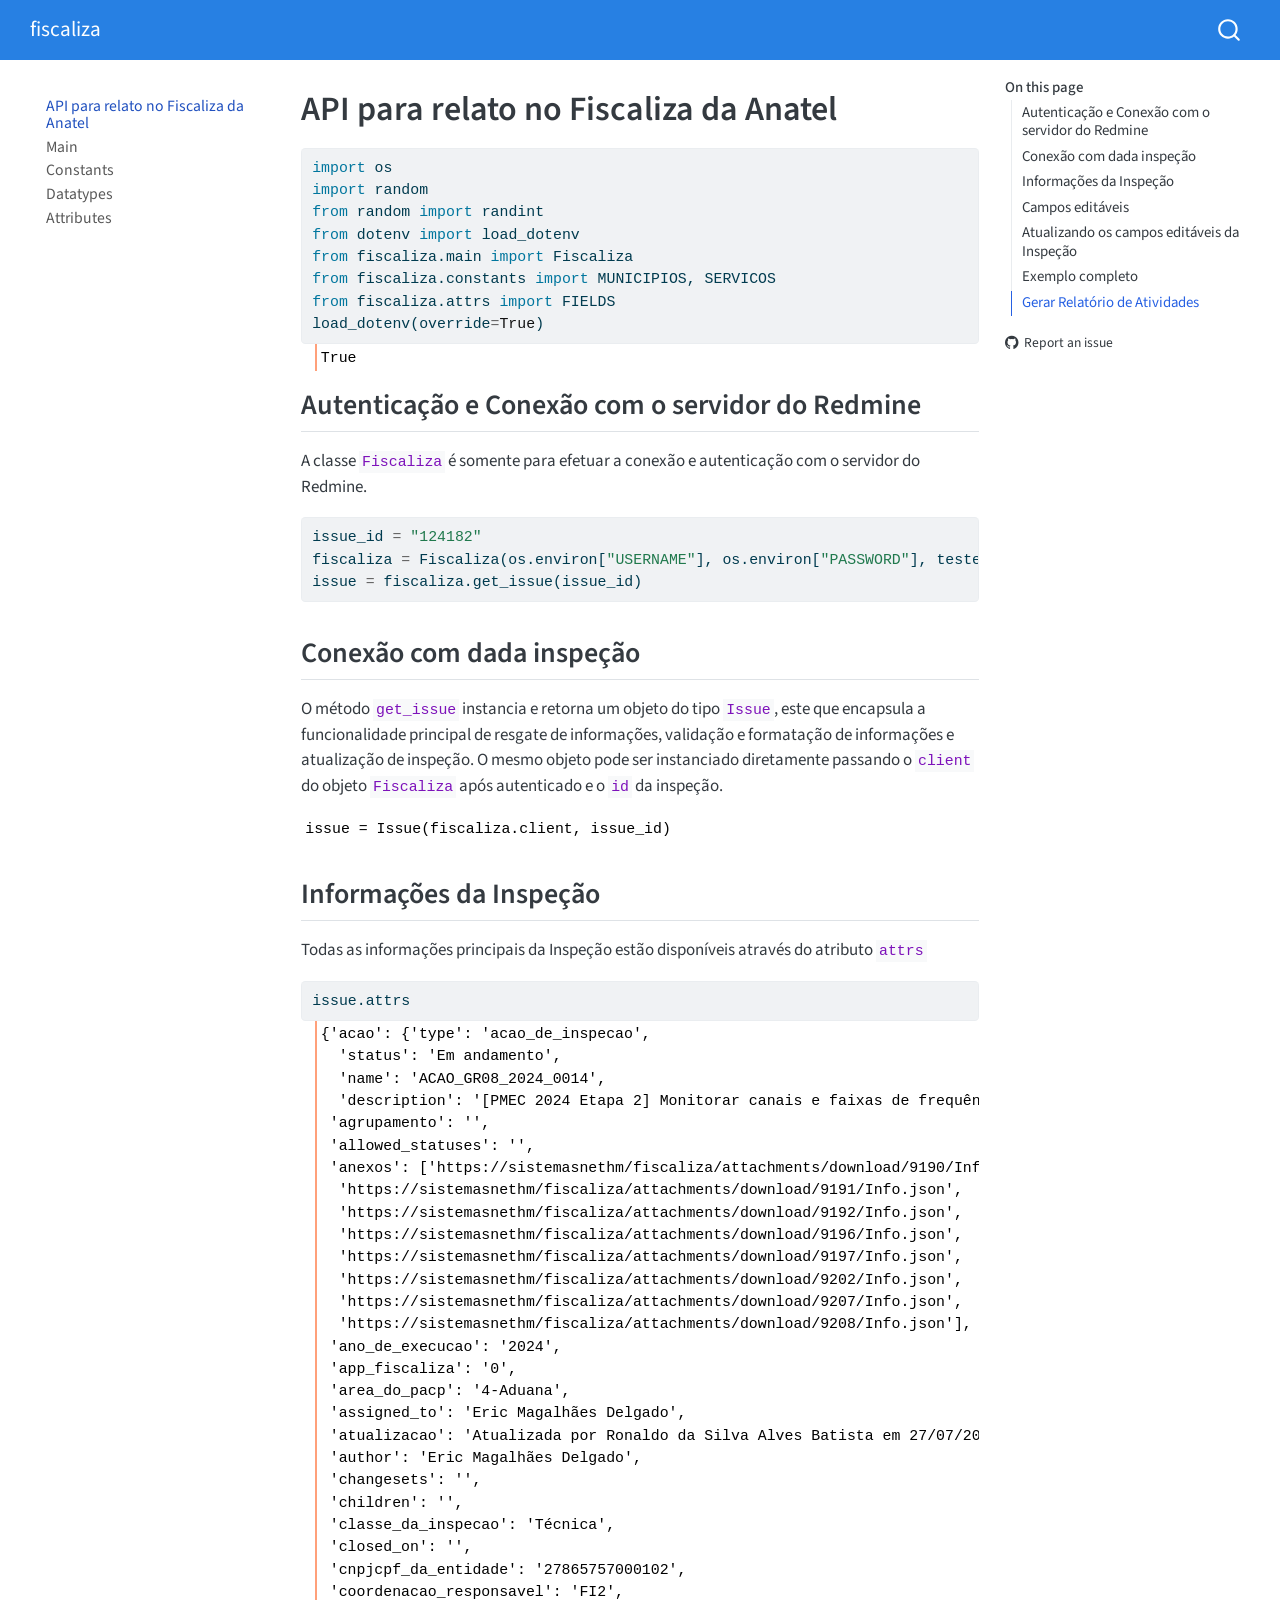
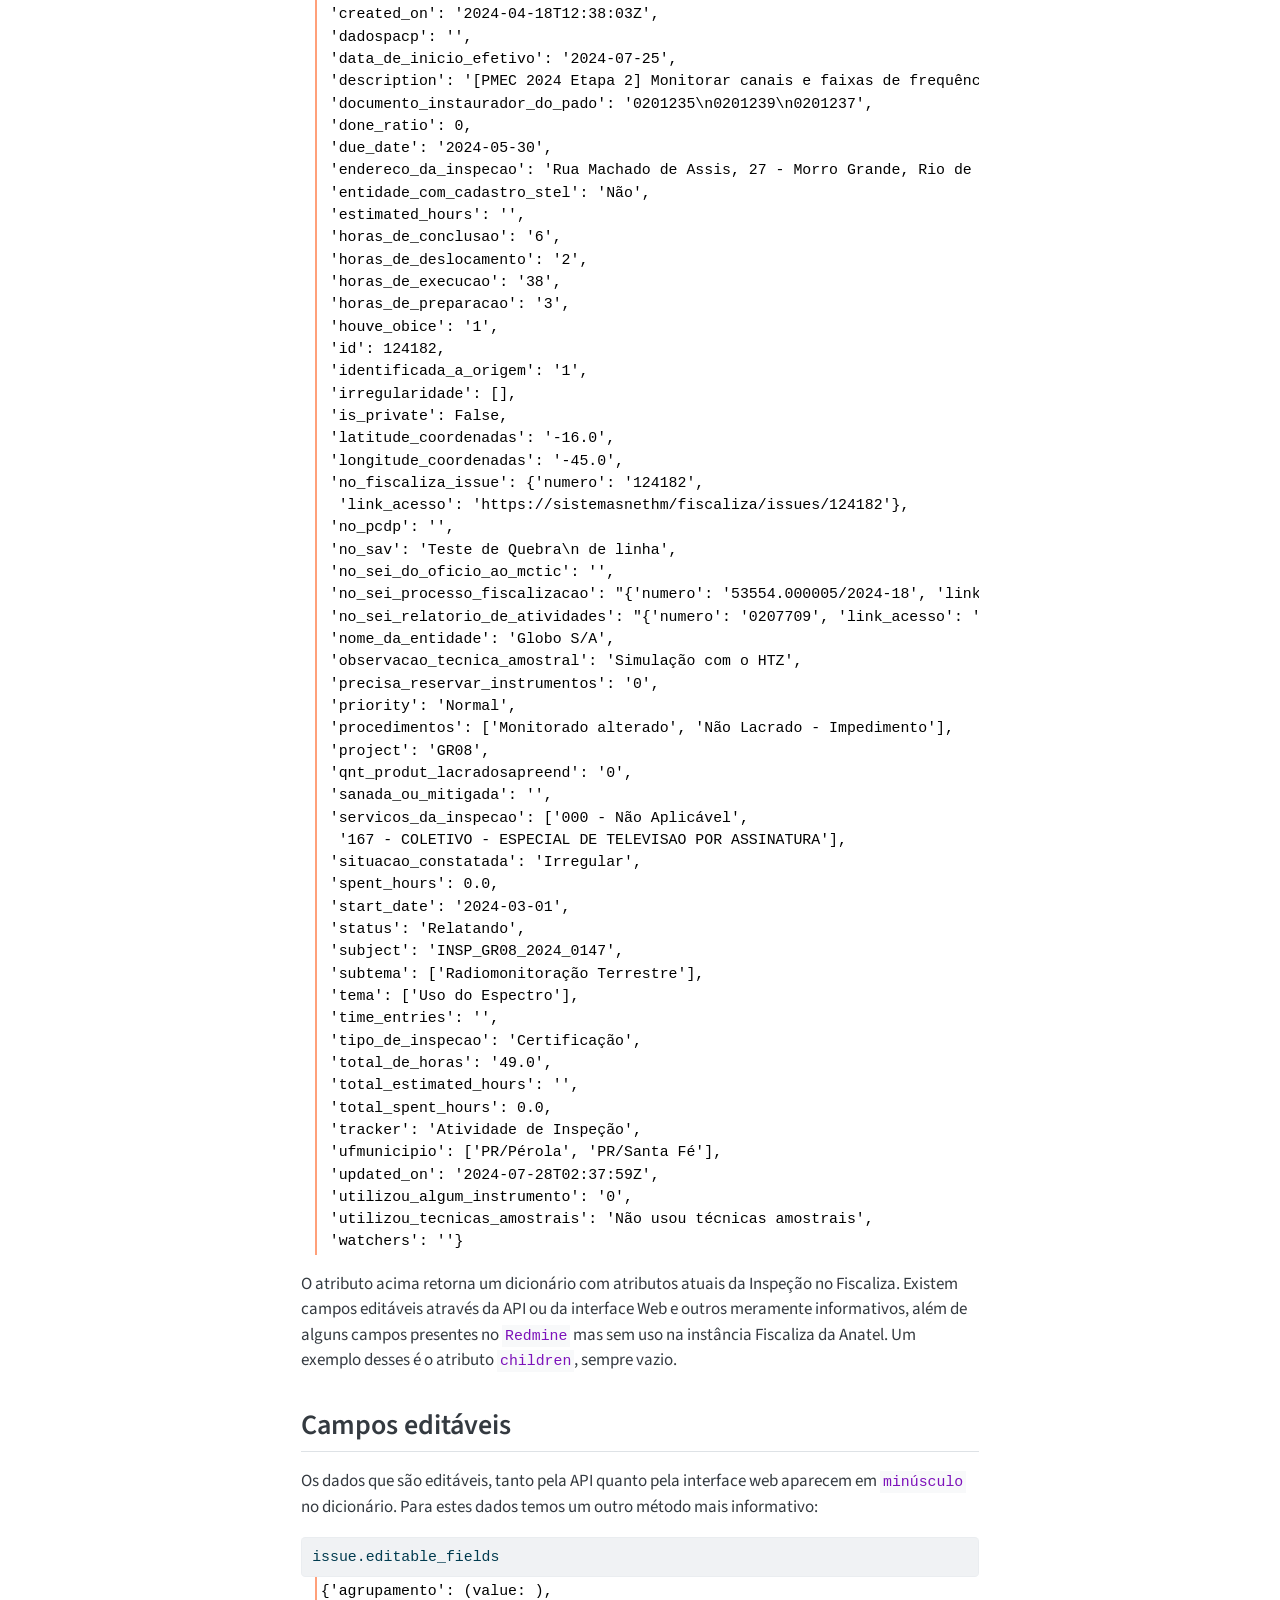
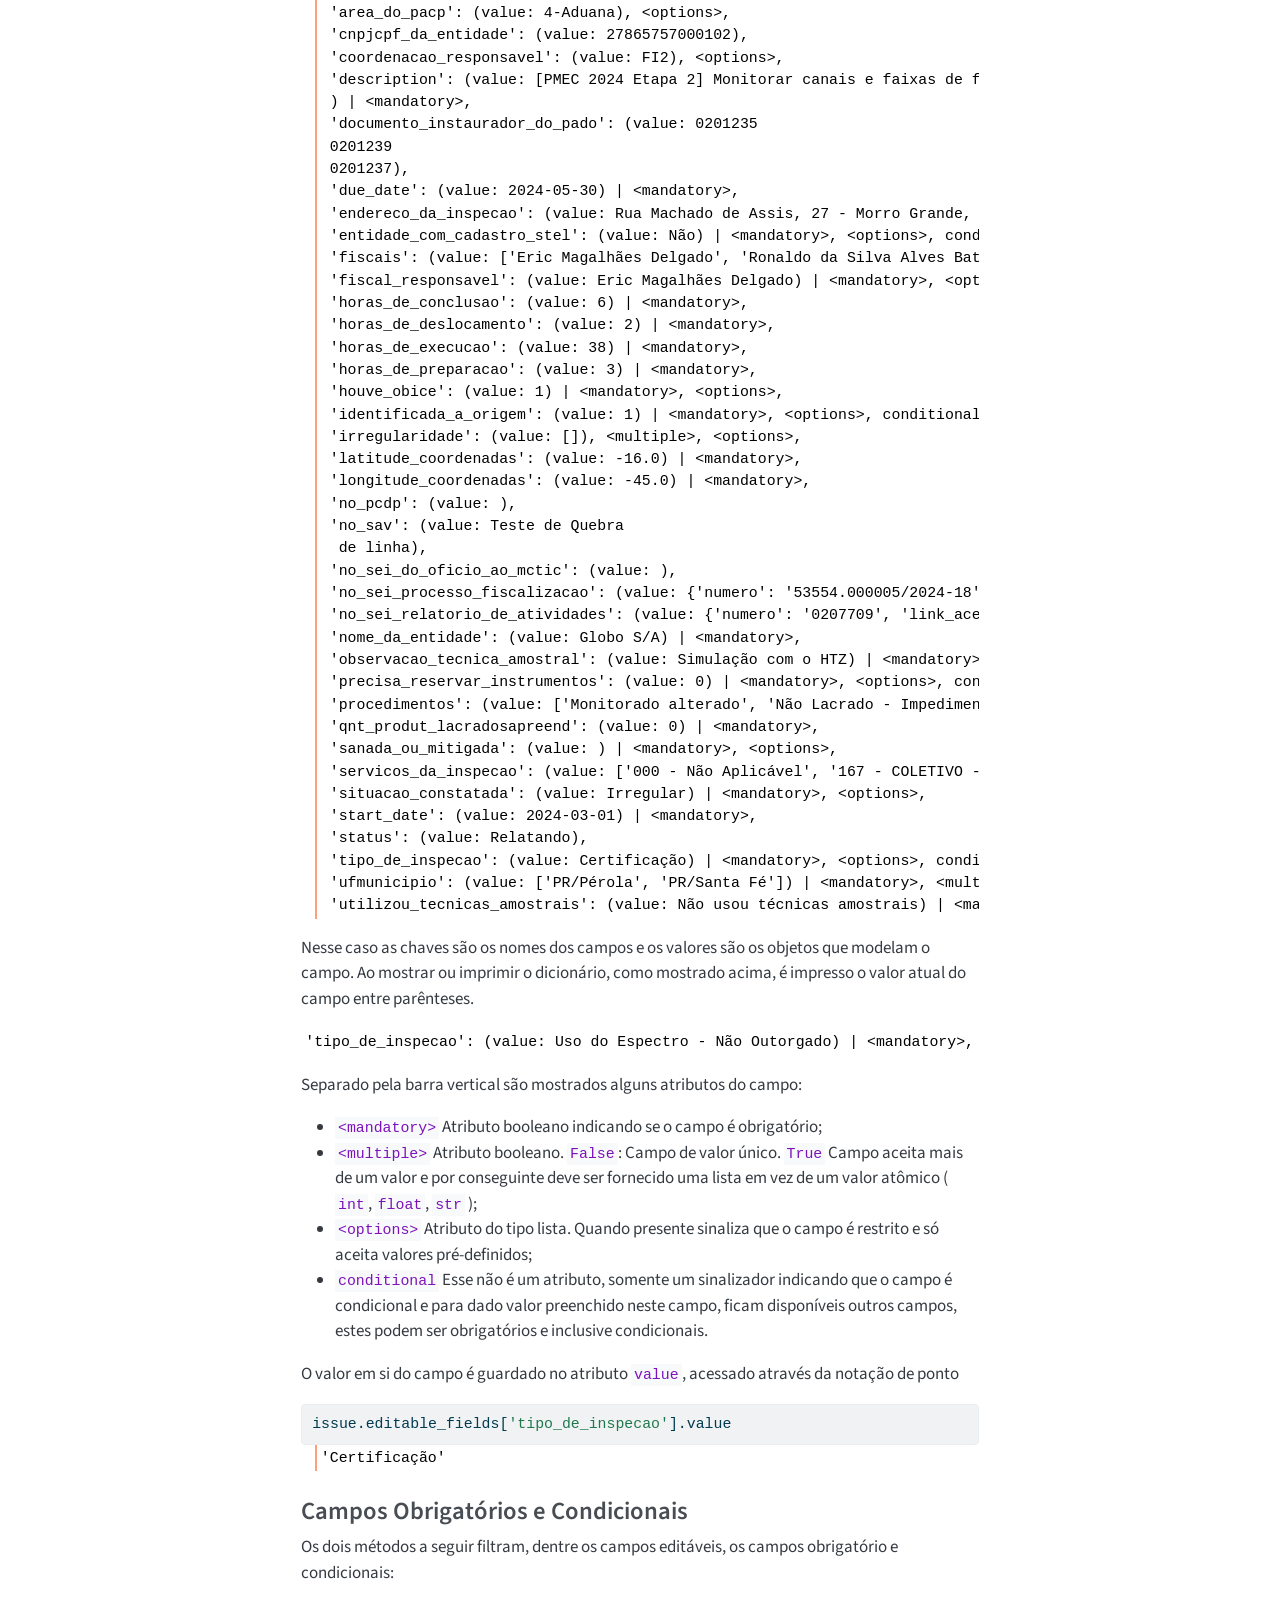
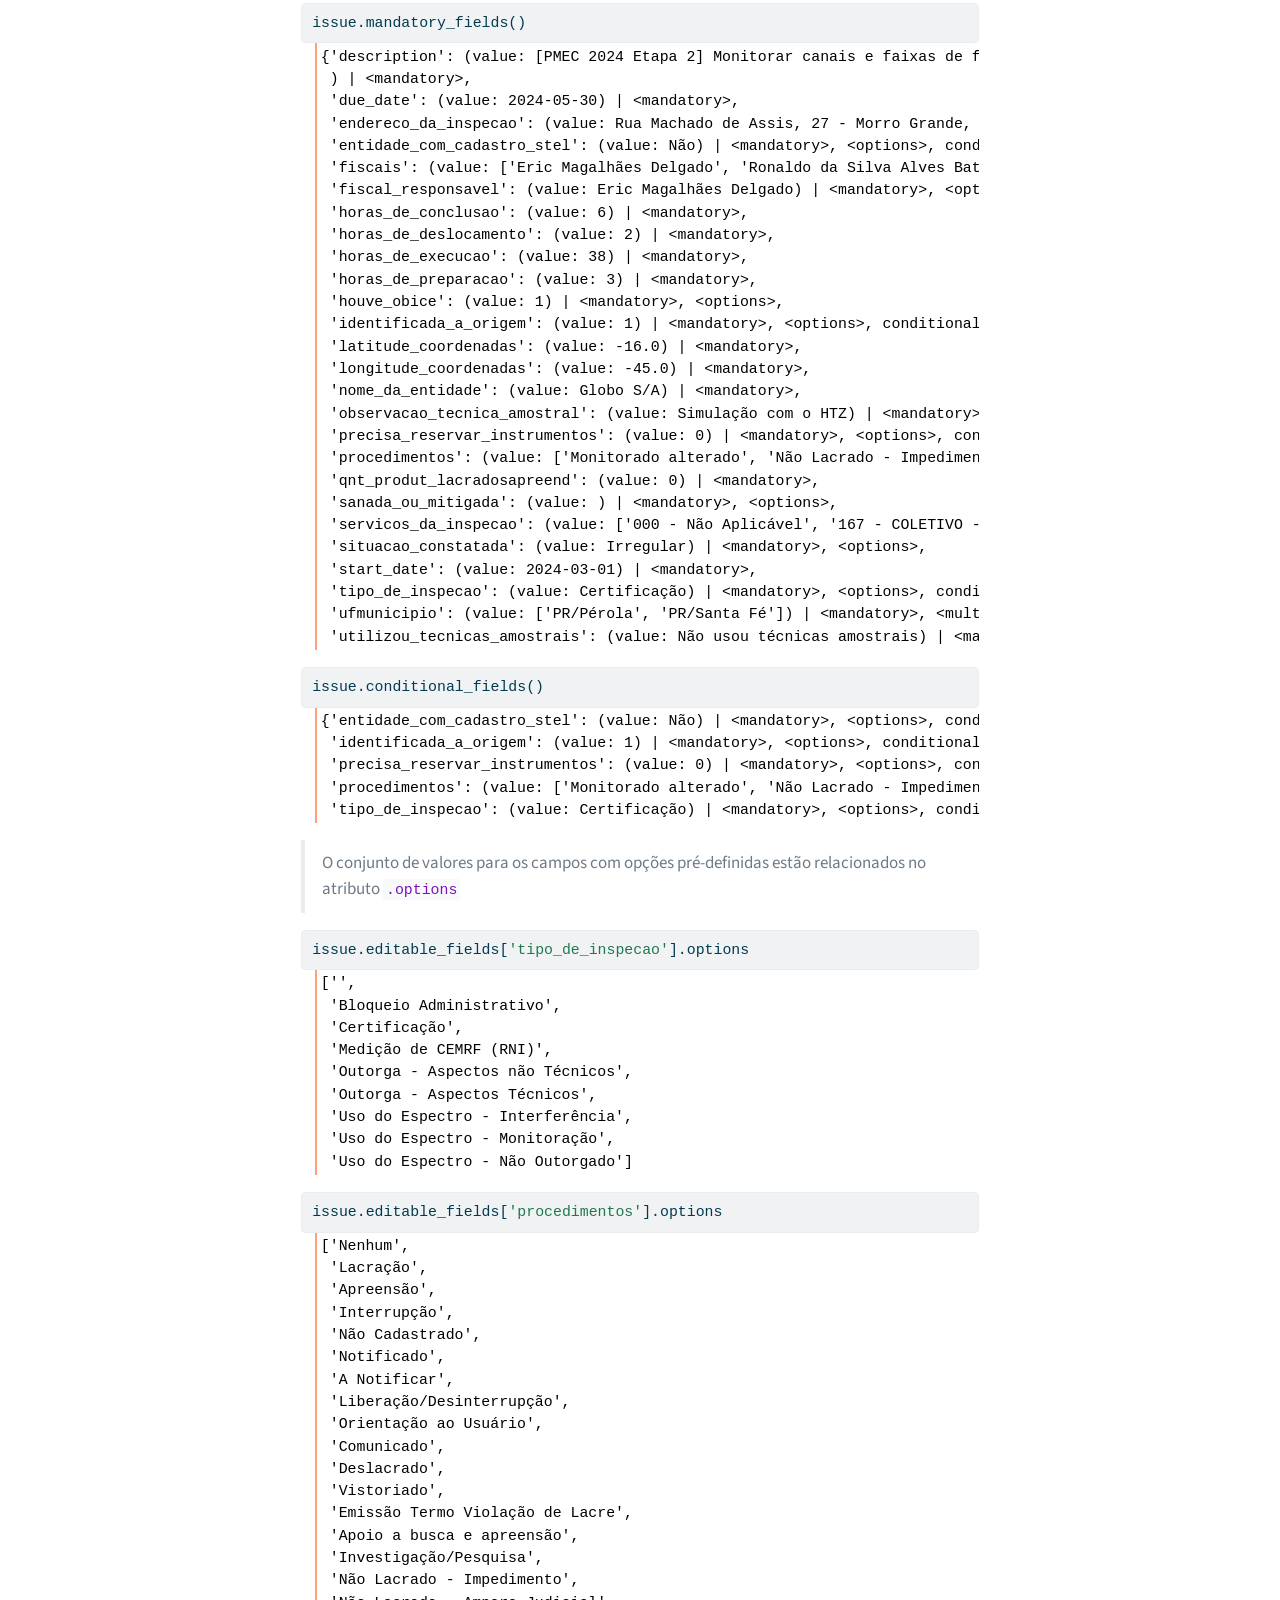
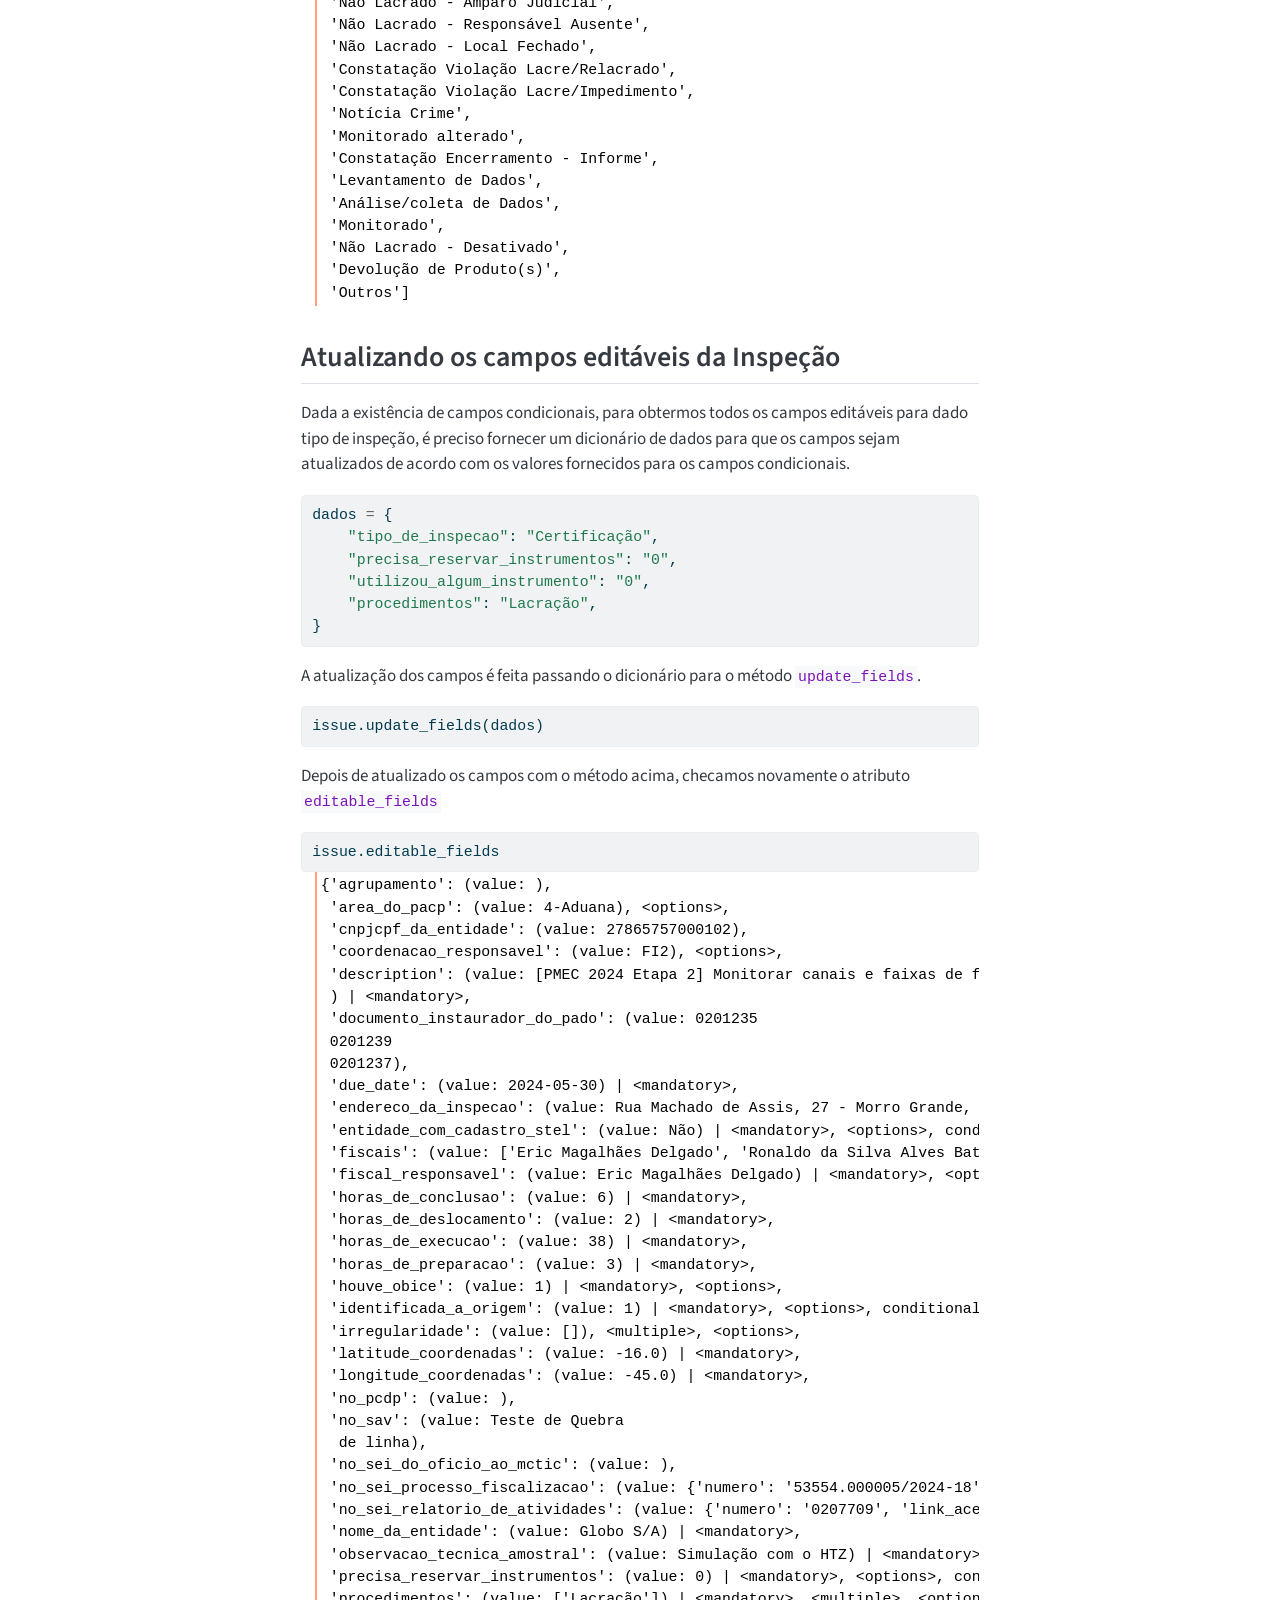
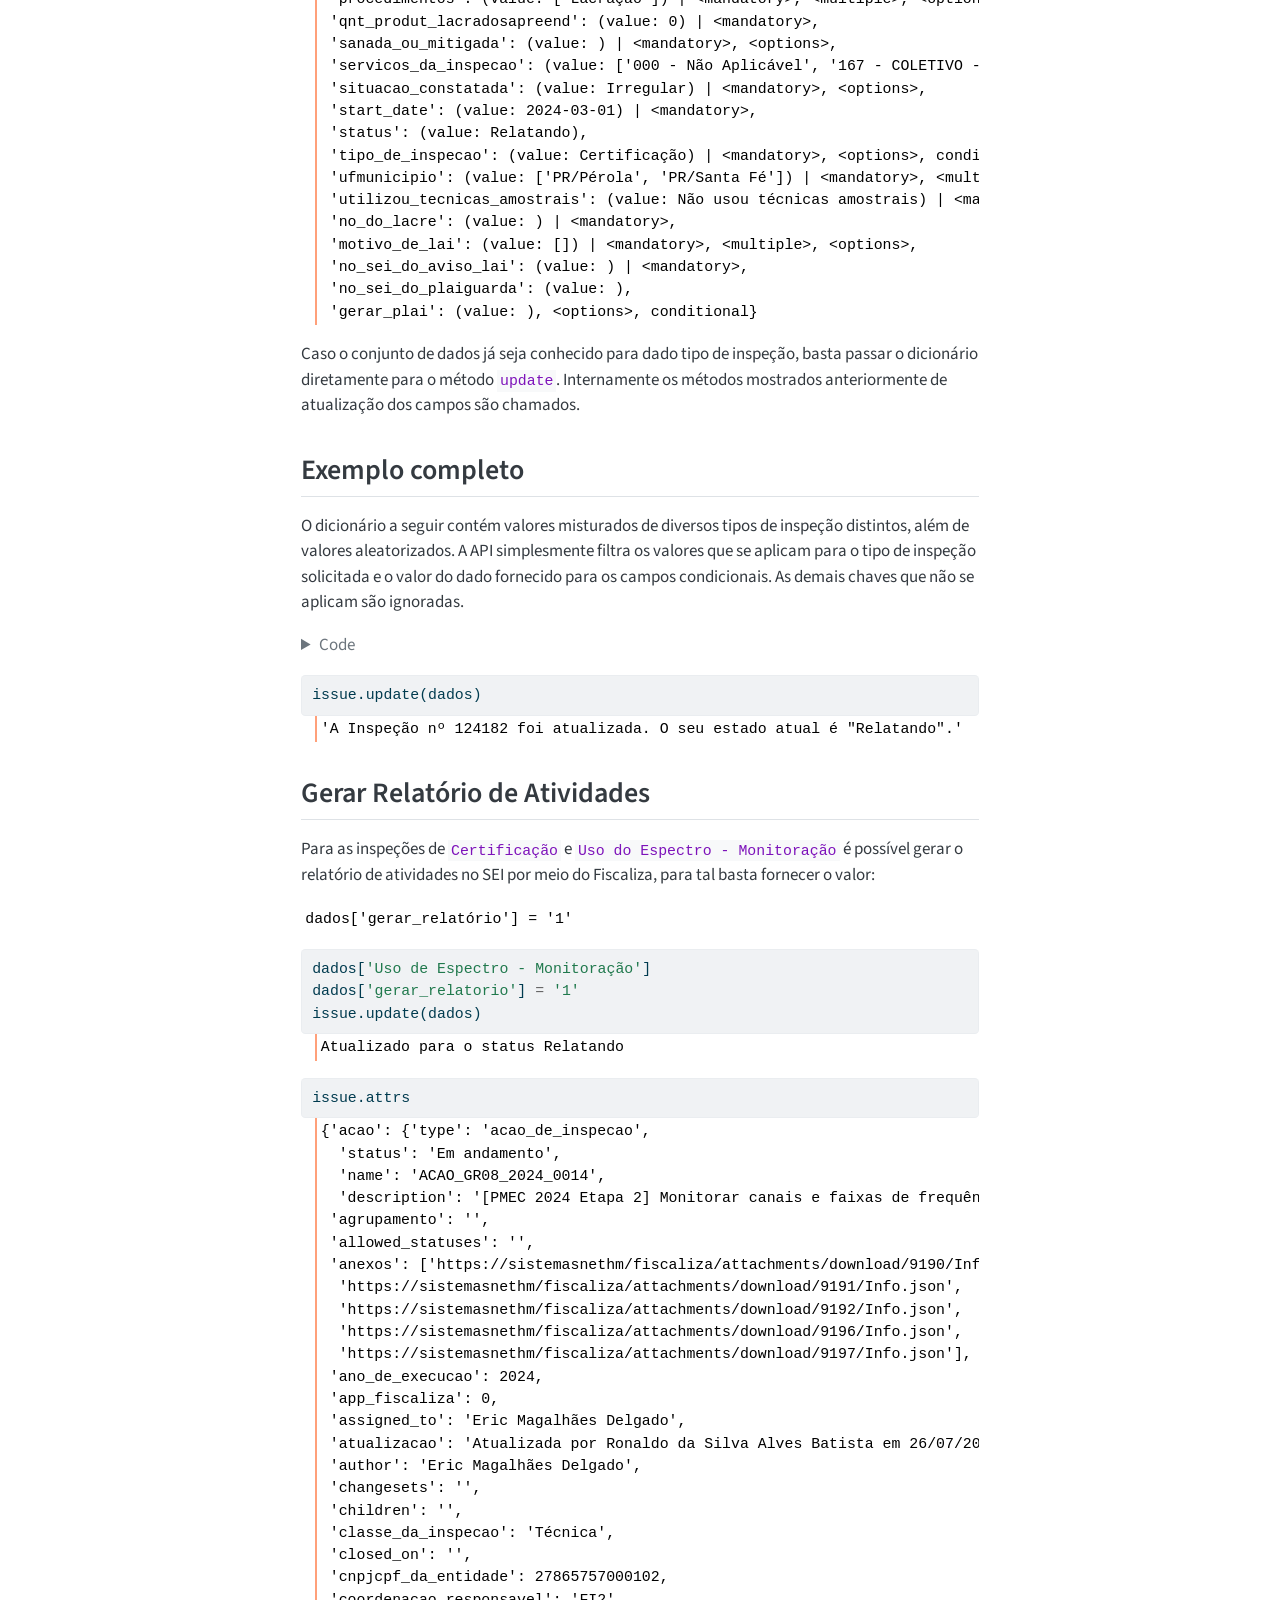
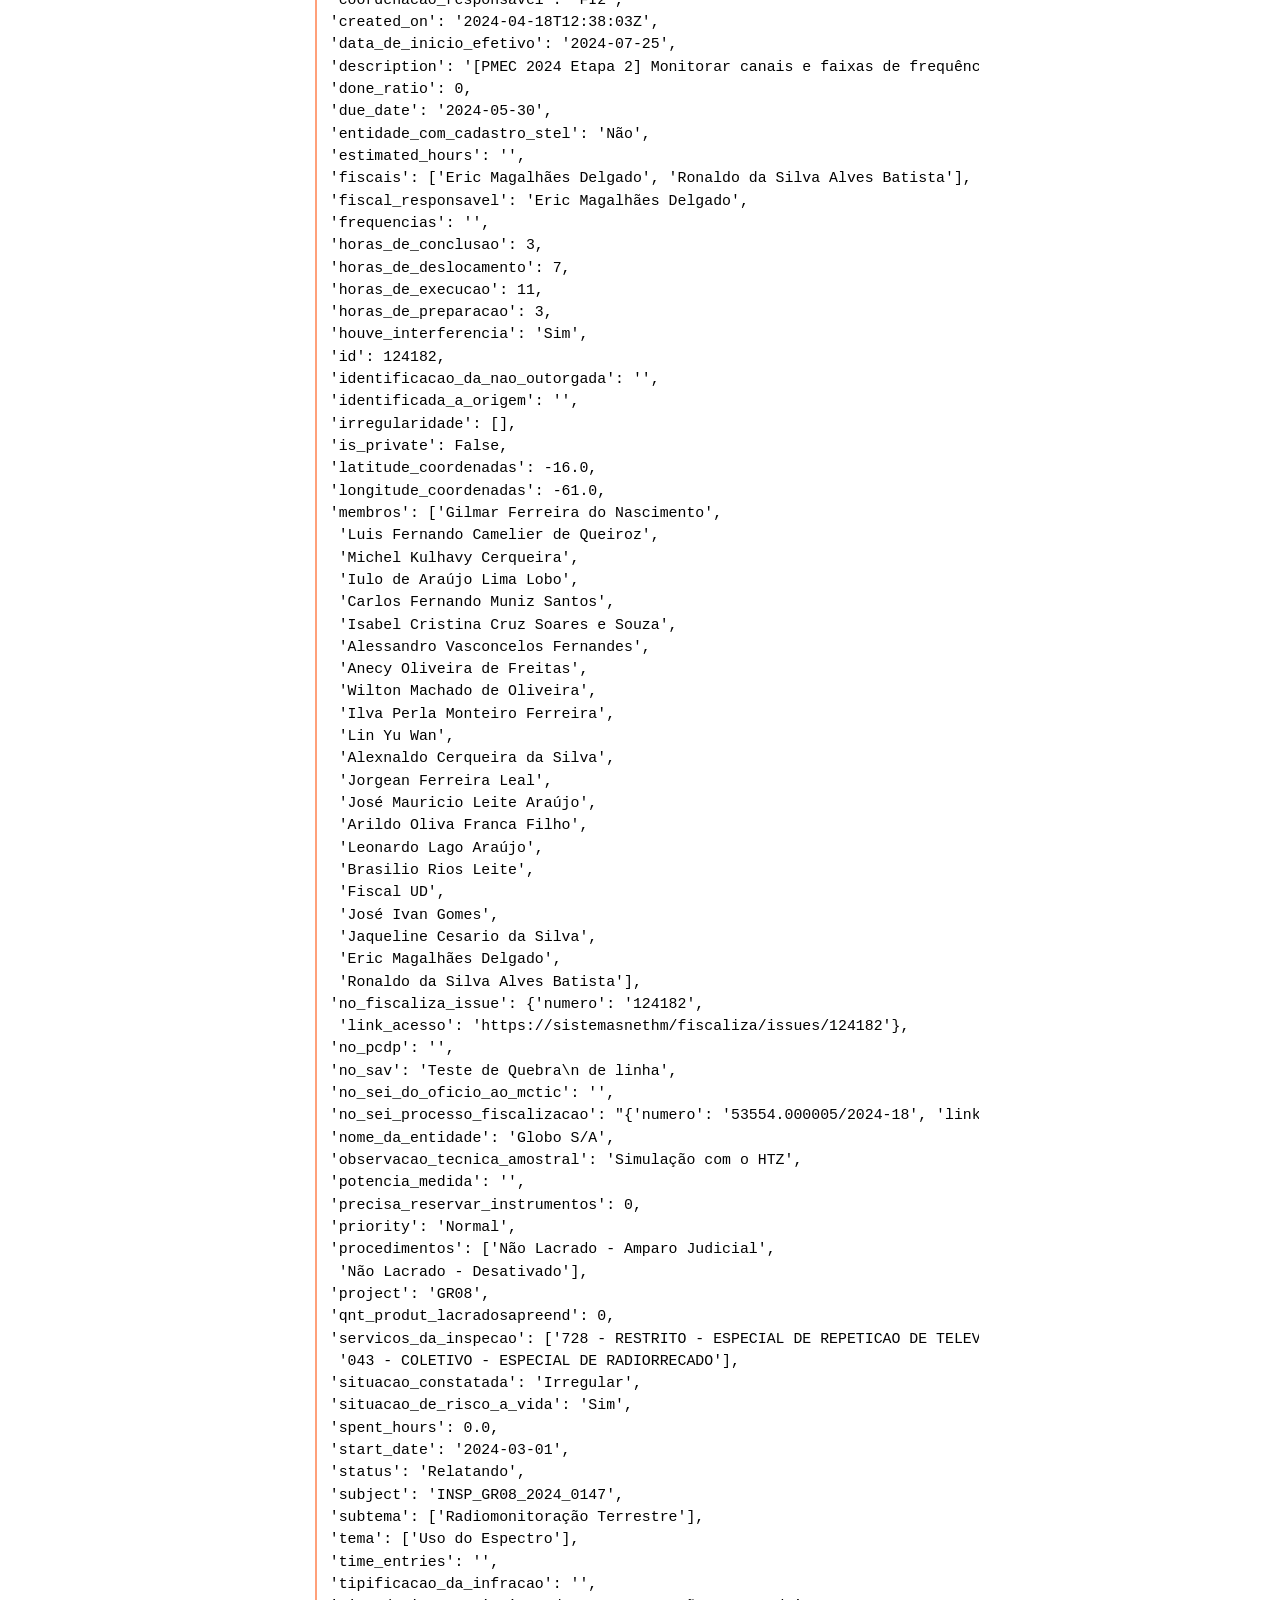
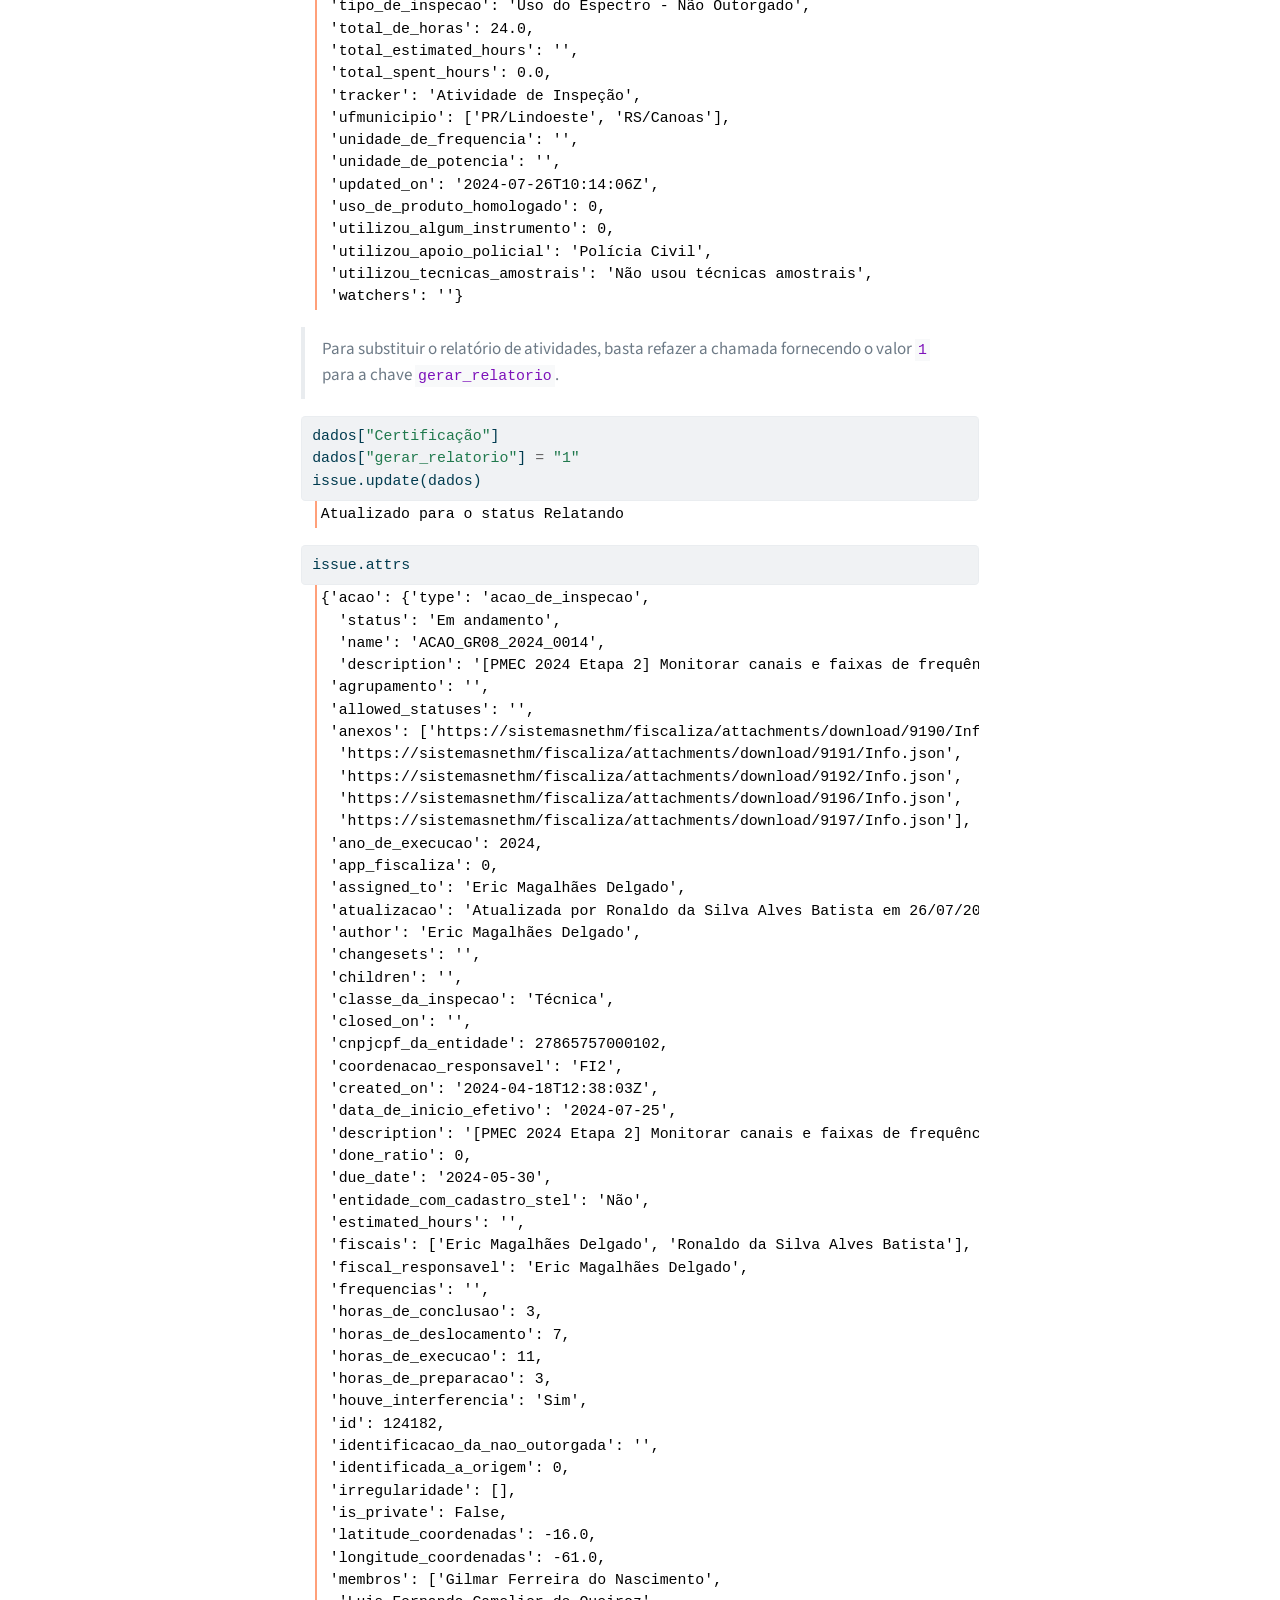
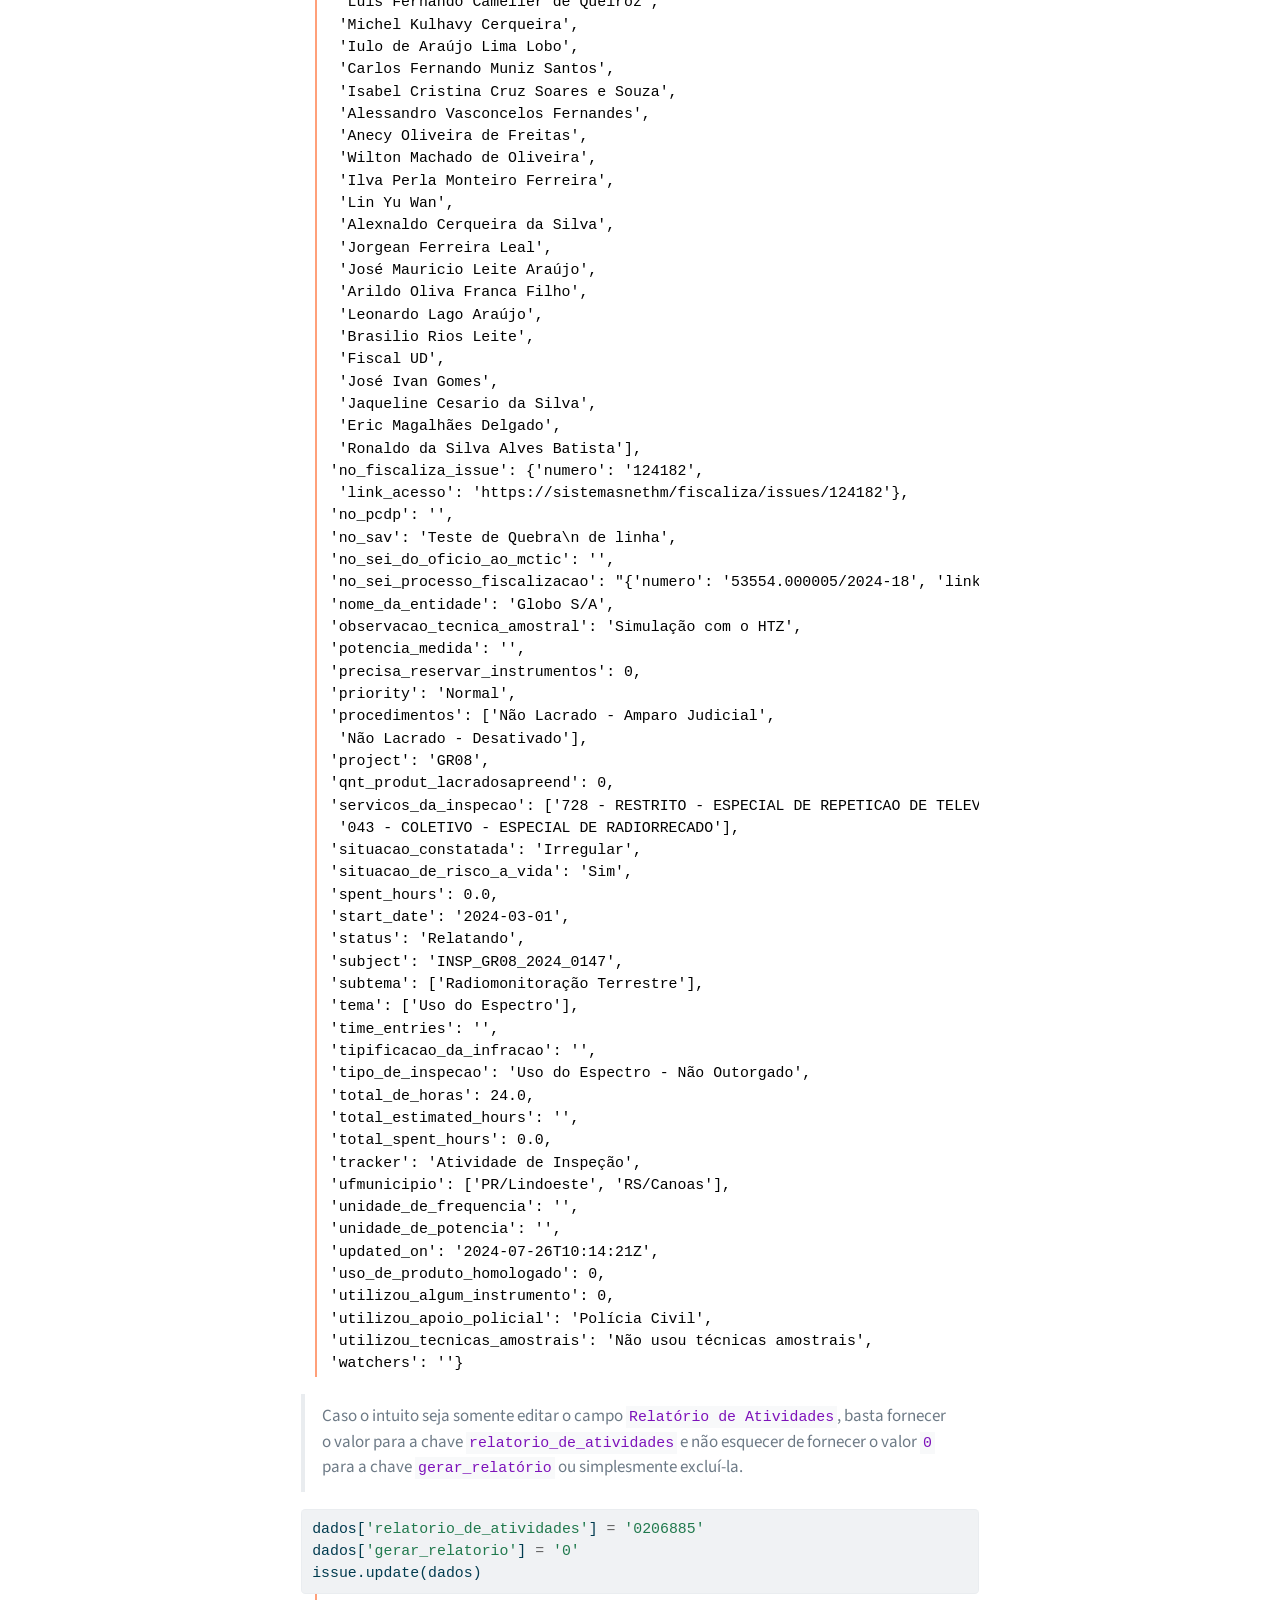
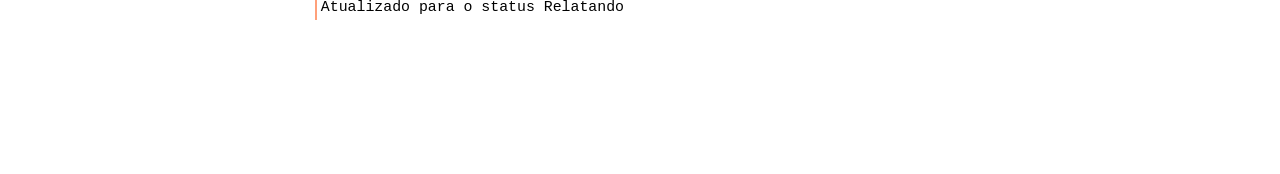
==== commit 29c90477: "📝 Updated docs" ====
--- a/_docs/index.html
+++ b/_docs/index.html
@@ -220,7 +220,7 @@
 
 
 <!-- WARNING: THIS FILE WAS AUTOGENERATED! DO NOT EDIT! -->
-<div id="cell-2" class="cell">
+<div id="cell-2" class="cell" data-execution_count="1">
 <div class="sourceCode cell-code" id="cb1"><pre class="sourceCode python code-with-copy"><code class="sourceCode python"><span id="cb1-1"><a href="#cb1-1" aria-hidden="true" tabindex="-1"></a><span class="im">import</span> os</span>
 <span id="cb1-2"><a href="#cb1-2" aria-hidden="true" tabindex="-1"></a><span class="im">import</span> random</span>
 <span id="cb1-3"><a href="#cb1-3" aria-hidden="true" tabindex="-1"></a><span class="im">from</span> random <span class="im">import</span> randint</span>
@@ -229,14 +229,14 @@
 <span id="cb1-6"><a href="#cb1-6" aria-hidden="true" tabindex="-1"></a><span class="im">from</span> fiscaliza.constants <span class="im">import</span> MUNICIPIOS, SERVICOS</span>
 <span id="cb1-7"><a href="#cb1-7" aria-hidden="true" tabindex="-1"></a><span class="im">from</span> fiscaliza.attrs <span class="im">import</span> FIELDS</span>
 <span id="cb1-8"><a href="#cb1-8" aria-hidden="true" tabindex="-1"></a>load_dotenv(override<span class="op">=</span><span class="va">True</span>)</span></code><button title="Copy to Clipboard" class="code-copy-button"><i class="bi"></i></button></pre></div>
-<div class="cell-output cell-output-display">
+<div class="cell-output cell-output-display" data-execution_count="1">
 <pre><code>True</code></pre>
 </div>
 </div>
 <section id="autenticação-e-conexão-com-o-servidor-do-redmine" class="level2">
 <h2 class="anchored" data-anchor-id="autenticação-e-conexão-com-o-servidor-do-redmine">Autenticação e Conexão com o servidor do Redmine</h2>
 <p>A classe <code>Fiscaliza</code> é somente para efetuar a conexão e autenticação com o servidor do Redmine.</p>
-<div id="cell-4" class="cell">
+<div id="cell-4" class="cell" data-execution_count="2">
 <div class="sourceCode cell-code" id="cb3"><pre class="sourceCode python code-with-copy"><code class="sourceCode python"><span id="cb3-1"><a href="#cb3-1" aria-hidden="true" tabindex="-1"></a>issue_id <span class="op">=</span> <span class="st">"124182"</span></span>
 <span id="cb3-2"><a href="#cb3-2" aria-hidden="true" tabindex="-1"></a>fiscaliza <span class="op">=</span> Fiscaliza(os.environ[<span class="st">"USERNAME"</span>], os.environ[<span class="st">"PASSWORD"</span>], teste<span class="op">=</span><span class="va">True</span>)</span>
 <span id="cb3-3"><a href="#cb3-3" aria-hidden="true" tabindex="-1"></a>issue <span class="op">=</span> fiscaliza.get_issue(issue_id)</span></code><button title="Copy to Clipboard" class="code-copy-button"><i class="bi"></i></button></pre></div>
@@ -250,9 +250,9 @@
 <section id="informações-da-inspeção" class="level2">
 <h2 class="anchored" data-anchor-id="informações-da-inspeção">Informações da Inspeção</h2>
 <p>Todas as informações principais da Inspeção estão disponíveis através do atributo <code>attrs</code></p>
-<div id="cell-7" class="cell">
+<div id="cell-7" class="cell" data-execution_count="4">
 <div class="sourceCode cell-code" id="cb5"><pre class="sourceCode python code-with-copy"><code class="sourceCode python"><span id="cb5-1"><a href="#cb5-1" aria-hidden="true" tabindex="-1"></a>issue.attrs</span></code><button title="Copy to Clipboard" class="code-copy-button"><i class="bi"></i></button></pre></div>
-<div class="cell-output cell-output-display">
+<div class="cell-output cell-output-display" data-execution_count="4">
 <pre><code>{'acao': {'type': 'acao_de_inspecao',
   'status': 'Em andamento',
   'name': 'ACAO_GR08_2024_0014',
@@ -263,57 +263,61 @@
   'https://sistemasnethm/fiscaliza/attachments/download/9191/Info.json',
   'https://sistemasnethm/fiscaliza/attachments/download/9192/Info.json',
   'https://sistemasnethm/fiscaliza/attachments/download/9196/Info.json',
-  'https://sistemasnethm/fiscaliza/attachments/download/9197/Info.json'],
- 'ano_de_execucao': 2024,
- 'app_fiscaliza': 0,
+  'https://sistemasnethm/fiscaliza/attachments/download/9197/Info.json',
+  'https://sistemasnethm/fiscaliza/attachments/download/9202/Info.json',
+  'https://sistemasnethm/fiscaliza/attachments/download/9207/Info.json',
+  'https://sistemasnethm/fiscaliza/attachments/download/9208/Info.json'],
+ 'ano_de_execucao': '2024',
+ 'app_fiscaliza': '0',
+ 'area_do_pacp': '4-Aduana',
  'assigned_to': 'Eric Magalhães Delgado',
- 'atualizacao': 'Atualizada por Ronaldo da Silva Alves Batista em 26/07/2024 às 07:14:38',
+ 'atualizacao': 'Atualizada por Ronaldo da Silva Alves Batista em 27/07/2024 às 23:37:59',
  'author': 'Eric Magalhães Delgado',
  'changesets': '',
  'children': '',
  'classe_da_inspecao': 'Técnica',
  'closed_on': '',
- 'cnpjcpf_da_entidade': 27865757000102,
+ 'cnpjcpf_da_entidade': '27865757000102',
  'coordenacao_responsavel': 'FI2',
  'created_on': '2024-04-18T12:38:03Z',
+ 'dadospacp': '',
  'data_de_inicio_efetivo': '2024-07-25',
  'description': '[PMEC 2024 Etapa 2] Monitorar canais e faixas de frequências relacionados às aplicações críticas (como, por exemplo, radionavegação e radiocomunicação aeronáutica e canais de emergência) na forma a ser estabelecida no Plano de Ação de Fiscalização.\r\n',
+ 'documento_instaurador_do_pado': '0201235\n0201239\n0201237',
  'done_ratio': 0,
  'due_date': '2024-05-30',
+ 'endereco_da_inspecao': 'Rua Machado de Assis, 27 - Morro Grande, Rio de Janeiro - RJ',
  'entidade_com_cadastro_stel': 'Não',
  'estimated_hours': '',
- 'frequencias': '',
- 'horas_de_conclusao': 3,
- 'horas_de_deslocamento': 7,
- 'horas_de_execucao': 11,
- 'horas_de_preparacao': 3,
- 'houve_interferencia': 'Sim',
+ 'horas_de_conclusao': '6',
+ 'horas_de_deslocamento': '2',
+ 'horas_de_execucao': '38',
+ 'horas_de_preparacao': '3',
+ 'houve_obice': '1',
  'id': 124182,
- 'identificacao_da_nao_outorgada': '',
- 'identificada_a_origem': 0,
+ 'identificada_a_origem': '1',
  'irregularidade': [],
  'is_private': False,
- 'latitude_coordenadas': -16.0,
- 'longitude_coordenadas': -61.0,
+ 'latitude_coordenadas': '-16.0',
+ 'longitude_coordenadas': '-45.0',
  'no_fiscaliza_issue': {'numero': '124182',
   'link_acesso': 'https://sistemasnethm/fiscaliza/issues/124182'},
  'no_pcdp': '',
  'no_sav': 'Teste de Quebra\n de linha',
  'no_sei_do_oficio_ao_mctic': '',
  'no_sei_processo_fiscalizacao': "{'numero': '53554.000005/2024-18', 'link_acesso': 'https://seihm.anatel.gov.br/sei/controlador.php?acao=procedimento_trabalhar&amp;id_procedimento=1982134'}",
+ 'no_sei_relatorio_de_atividades': "{'numero': '0207709', 'link_acesso': 'https://seihm.anatel.gov.br/sei/controlador.php?acao=procedimento_trabalhar&amp;id_procedimento=1982134&amp;id_documento=1984091'}",
  'nome_da_entidade': 'Globo S/A',
  'observacao_tecnica_amostral': 'Simulação com o HTZ',
- 'potencia_medida': '',
- 'precisa_reservar_instrumentos': 0,
+ 'precisa_reservar_instrumentos': '0',
  'priority': 'Normal',
- 'procedimentos': ['Não Lacrado - Amparo Judicial',
-  'Não Lacrado - Desativado'],
+ 'procedimentos': ['Monitorado alterado', 'Não Lacrado - Impedimento'],
  'project': 'GR08',
- 'qnt_produt_lacradosapreend': 0,
- 'servicos_da_inspecao': ['728 - RESTRITO - ESPECIAL DE REPETICAO DE TELEVISAO',
-  '043 - COLETIVO - ESPECIAL DE RADIORRECADO'],
+ 'qnt_produt_lacradosapreend': '0',
+ 'sanada_ou_mitigada': '',
+ 'servicos_da_inspecao': ['000 - Não Aplicável',
+  '167 - COLETIVO - ESPECIAL DE TELEVISAO POR ASSINATURA'],
  'situacao_constatada': 'Irregular',
- 'situacao_de_risco_a_vida': 'Sim',
  'spent_hours': 0.0,
  'start_date': '2024-03-01',
  'status': 'Relatando',
@@ -321,19 +325,14 @@
  'subtema': ['Radiomonitoração Terrestre'],
  'tema': ['Uso do Espectro'],
  'time_entries': '',
- 'tipificacao_da_infracao': '',
- 'tipo_de_inspecao': 'Uso do Espectro - Não Outorgado',
- 'total_de_horas': 24.0,
+ 'tipo_de_inspecao': 'Certificação',
+ 'total_de_horas': '49.0',
  'total_estimated_hours': '',
  'total_spent_hours': 0.0,
  'tracker': 'Atividade de Inspeção',
- 'ufmunicipio': ['PR/Lindoeste', 'RS/Canoas'],
- 'unidade_de_frequencia': '',
- 'unidade_de_potencia': '',
- 'updated_on': '2024-07-26T10:14:38Z',
- 'uso_de_produto_homologado': 0,
- 'utilizou_algum_instrumento': 0,
- 'utilizou_apoio_policial': 'Polícia Civil',
+ 'ufmunicipio': ['PR/Pérola', 'PR/Santa Fé'],
+ 'updated_on': '2024-07-28T02:37:59Z',
+ 'utilizou_algum_instrumento': '0',
  'utilizou_tecnicas_amostrais': 'Não usou técnicas amostrais',
  'watchers': ''}</code></pre>
 </div>
@@ -343,53 +342,51 @@
 <section id="campos-editáveis" class="level2">
 <h2 class="anchored" data-anchor-id="campos-editáveis">Campos editáveis</h2>
 <p>Os dados que são editáveis, tanto pela API quanto pela interface web aparecem em <code>minúsculo</code> no dicionário. Para estes dados temos um outro método mais informativo:</p>
-<div id="cell-10" class="cell">
+<div id="cell-10" class="cell" data-execution_count="6">
 <div class="sourceCode cell-code" id="cb7"><pre class="sourceCode python code-with-copy"><code class="sourceCode python"><span id="cb7-1"><a href="#cb7-1" aria-hidden="true" tabindex="-1"></a>issue.editable_fields</span></code><button title="Copy to Clipboard" class="code-copy-button"><i class="bi"></i></button></pre></div>
-<div class="cell-output cell-output-display">
-<pre><code>{'status': (value: Relatando),
+<div class="cell-output cell-output-display" data-execution_count="6">
+<pre><code>{'agrupamento': (value: ),
+ 'area_do_pacp': (value: 4-Aduana), &lt;options&gt;,
+ 'cnpjcpf_da_entidade': (value: 27865757000102),
+ 'coordenacao_responsavel': (value: FI2), &lt;options&gt;,
  'description': (value: [PMEC 2024 Etapa 2] Monitorar canais e faixas de frequências relacionados às aplicações críticas (como, por exemplo, radionavegação e radiocomunicação aeronáutica e canais de emergência) na forma a ser estabelecida no Plano de Ação de Fiscalização.
  ) | &lt;mandatory&gt;,
- 'start_date': (value: 2024-03-01) | &lt;mandatory&gt;,
+ 'documento_instaurador_do_pado': (value: 0201235
+ 0201239
+ 0201237),
  'due_date': (value: 2024-05-30) | &lt;mandatory&gt;,
- 'tipo_de_inspecao': (value: Uso do Espectro - Não Outorgado) | &lt;mandatory&gt;, &lt;options&gt;, conditional,
+ 'endereco_da_inspecao': (value: Rua Machado de Assis, 27 - Morro Grande, Rio de Janeiro - RJ) | &lt;mandatory&gt;,
+ 'entidade_com_cadastro_stel': (value: Não) | &lt;mandatory&gt;, &lt;options&gt;, conditional,
+ 'fiscais': (value: ['Eric Magalhães Delgado', 'Ronaldo da Silva Alves Batista']) | &lt;mandatory&gt;, &lt;multiple&gt;, &lt;options&gt;,
  'fiscal_responsavel': (value: Eric Magalhães Delgado) | &lt;mandatory&gt;, &lt;options&gt;,
- 'fiscais': (value: ['Eric Magalhães Delgado', 'Ronaldo da Silva Alves Batista']) | &lt;mandatory&gt;, &lt;multiple&gt;, &lt;options&gt;,
- 'ufmunicipio': (value: ['PR/Lindoeste', 'RS/Canoas']) | &lt;mandatory&gt;, &lt;multiple&gt;, &lt;options&gt;,
- 'servicos_da_inspecao': (value: ['728 - RESTRITO - ESPECIAL DE REPETICAO DE TELEVISAO', '043 - COLETIVO - ESPECIAL DE RADIORRECADO']) | &lt;mandatory&gt;, &lt;multiple&gt;, &lt;options&gt;,
- 'situacao_constatada': (value: Irregular) | &lt;mandatory&gt;, &lt;options&gt;,
- 'procedimentos': (value: ['Não Lacrado - Amparo Judicial', 'Não Lacrado - Desativado']) | &lt;mandatory&gt;, &lt;multiple&gt;, &lt;options&gt;, conditional,
- 'irregularidade': (value: []), &lt;multiple&gt;,
- 'utilizou_apoio_policial': (value: Polícia Civil) | &lt;mandatory&gt;, &lt;options&gt;,
- 'potencia_medida': (value: ),
- 'unidade_de_potencia': (value: ),
- 'unidade_de_frequencia': (value: ),
+ 'horas_de_conclusao': (value: 6) | &lt;mandatory&gt;,
+ 'horas_de_deslocamento': (value: 2) | &lt;mandatory&gt;,
+ 'horas_de_execucao': (value: 38) | &lt;mandatory&gt;,
  'horas_de_preparacao': (value: 3) | &lt;mandatory&gt;,
- 'horas_de_deslocamento': (value: 7) | &lt;mandatory&gt;,
- 'horas_de_execucao': (value: 11) | &lt;mandatory&gt;,
- 'horas_de_conclusao': (value: 3) | &lt;mandatory&gt;,
+ 'houve_obice': (value: 1) | &lt;mandatory&gt;, &lt;options&gt;,
+ 'identificada_a_origem': (value: 1) | &lt;mandatory&gt;, &lt;options&gt;, conditional,
+ 'irregularidade': (value: []), &lt;multiple&gt;, &lt;options&gt;,
+ 'latitude_coordenadas': (value: -16.0) | &lt;mandatory&gt;,
+ 'longitude_coordenadas': (value: -45.0) | &lt;mandatory&gt;,
+ 'no_pcdp': (value: ),
  'no_sav': (value: Teste de Quebra
   de linha),
- 'no_pcdp': (value: ),
- 'uso_de_produto_homologado': (value: 0) | &lt;mandatory&gt;, &lt;options&gt;, conditional,
+ 'no_sei_do_oficio_ao_mctic': (value: ),
+ 'no_sei_processo_fiscalizacao': (value: {'numero': '53554.000005/2024-18', 'link_acesso': 'https://seihm.anatel.gov.br/sei/controlador.php?acao=procedimento_trabalhar&amp;id_procedimento=1982134'}),
+ 'no_sei_relatorio_de_atividades': (value: {'numero': '0207709', 'link_acesso': 'https://seihm.anatel.gov.br/sei/controlador.php?acao=procedimento_trabalhar&amp;id_procedimento=1982134&amp;id_documento=1984091'}),
  'nome_da_entidade': (value: Globo S/A) | &lt;mandatory&gt;,
- 'cnpjcpf_da_entidade': (value: 27865757000102),
+ 'observacao_tecnica_amostral': (value: Simulação com o HTZ) | &lt;mandatory&gt;,
+ 'precisa_reservar_instrumentos': (value: 0) | &lt;mandatory&gt;, &lt;options&gt;, conditional,
+ 'procedimentos': (value: ['Monitorado alterado', 'Não Lacrado - Impedimento']) | &lt;mandatory&gt;, &lt;multiple&gt;, &lt;options&gt;, conditional,
  'qnt_produt_lacradosapreend': (value: 0) | &lt;mandatory&gt;,
- 'tipificacao_da_infracao': (value: ), &lt;options&gt;,
- 'houve_interferencia': (value: Sim) | &lt;mandatory&gt;, &lt;options&gt;, conditional,
- 'situacao_de_risco_a_vida': (value: Sim) | &lt;mandatory&gt;, &lt;options&gt;,
- 'identificada_a_origem': (value: 0) | &lt;mandatory&gt;, &lt;options&gt;, conditional,
- 'latitude_coordenadas': (value: -16.0) | &lt;mandatory&gt;,
- 'longitude_coordenadas': (value: -61.0) | &lt;mandatory&gt;,
- 'coordenacao_responsavel': (value: FI2), &lt;options&gt;,
- 'frequencias': (value: ),
- 'entidade_com_cadastro_stel': (value: Não) | &lt;mandatory&gt;, &lt;options&gt;,
- 'agrupamento': (value: ),
- 'identificacao_da_nao_outorgada': (value: ),
- 'no_sei_processo_fiscalizacao': ({'numero': '53554.000005/2024-18', 'link_acesso': 'https://seihm.anatel.gov.br/sei/controlador.php?acao=procedimento_trabalhar&amp;id_procedimento=1982134'}),
- 'precisa_reservar_instrumentos': (value: 0) | &lt;mandatory&gt;, &lt;options&gt;, conditional,
- 'utilizou_algum_instrumento': (value: 0) | &lt;mandatory&gt;, &lt;options&gt;, conditional,
- 'utilizou_tecnicas_amostrais': (value: Não usou técnicas amostrais) | &lt;mandatory&gt;, &lt;options&gt;,
- 'observacao_tecnica_amostral': (value: Simulação com o HTZ) | &lt;mandatory&gt;}</code></pre>
+ 'sanada_ou_mitigada': (value: ) | &lt;mandatory&gt;, &lt;options&gt;,
+ 'servicos_da_inspecao': (value: ['000 - Não Aplicável', '167 - COLETIVO - ESPECIAL DE TELEVISAO POR ASSINATURA']) | &lt;mandatory&gt;, &lt;multiple&gt;, &lt;options&gt;,
+ 'situacao_constatada': (value: Irregular) | &lt;mandatory&gt;, &lt;options&gt;,
+ 'start_date': (value: 2024-03-01) | &lt;mandatory&gt;,
+ 'status': (value: Relatando),
+ 'tipo_de_inspecao': (value: Certificação) | &lt;mandatory&gt;, &lt;options&gt;, conditional,
+ 'ufmunicipio': (value: ['PR/Pérola', 'PR/Santa Fé']) | &lt;mandatory&gt;, &lt;multiple&gt;, &lt;options&gt;,
+ 'utilizou_tecnicas_amostrais': (value: Não usou técnicas amostrais) | &lt;mandatory&gt;, &lt;options&gt;}</code></pre>
 </div>
 </div>
 <p>Nesse caso as chaves são os nomes dos campos e os valores são os objetos que modelam o campo. Ao mostrar ou imprimir o dicionário, como mostrado acima, é impresso o valor atual do campo entre parênteses.</p>
@@ -402,67 +399,63 @@
 <li><code>conditional</code> Esse não é um atributo, somente um sinalizador indicando que o campo é condicional e para dado valor preenchido neste campo, ficam disponíveis outros campos, estes podem ser obrigatórios e inclusive condicionais.</li>
 </ul>
 <p>O valor em si do campo é guardado no atributo <code>value</code>, acessado através da notação de ponto</p>
-<div id="cell-13" class="cell">
+<div id="cell-13" class="cell" data-execution_count="7">
 <div class="sourceCode cell-code" id="cb10"><pre class="sourceCode python code-with-copy"><code class="sourceCode python"><span id="cb10-1"><a href="#cb10-1" aria-hidden="true" tabindex="-1"></a>issue.editable_fields[<span class="st">'tipo_de_inspecao'</span>].value</span></code><button title="Copy to Clipboard" class="code-copy-button"><i class="bi"></i></button></pre></div>
-<div class="cell-output cell-output-display">
-<pre><code>'Uso do Espectro - Não Outorgado'</code></pre>
+<div class="cell-output cell-output-display" data-execution_count="7">
+<pre><code>'Certificação'</code></pre>
 </div>
 </div>
 <section id="campos-obrigatórios-e-condicionais" class="level3">
 <h3 class="anchored" data-anchor-id="campos-obrigatórios-e-condicionais">Campos Obrigatórios e Condicionais</h3>
 <p>Os dois métodos a seguir filtram, dentre os campos editáveis, os campos obrigatório e condicionais:</p>
-<div id="cell-16" class="cell">
+<div id="cell-16" class="cell" data-execution_count="8">
 <div class="sourceCode cell-code" id="cb12"><pre class="sourceCode python code-with-copy"><code class="sourceCode python"><span id="cb12-1"><a href="#cb12-1" aria-hidden="true" tabindex="-1"></a>issue.mandatory_fields()</span></code><button title="Copy to Clipboard" class="code-copy-button"><i class="bi"></i></button></pre></div>
-<div class="cell-output cell-output-display">
+<div class="cell-output cell-output-display" data-execution_count="8">
 <pre><code>{'description': (value: [PMEC 2024 Etapa 2] Monitorar canais e faixas de frequências relacionados às aplicações críticas (como, por exemplo, radionavegação e radiocomunicação aeronáutica e canais de emergência) na forma a ser estabelecida no Plano de Ação de Fiscalização.
  ) | &lt;mandatory&gt;,
+ 'due_date': (value: 2024-05-30) | &lt;mandatory&gt;,
+ 'endereco_da_inspecao': (value: Rua Machado de Assis, 27 - Morro Grande, Rio de Janeiro - RJ) | &lt;mandatory&gt;,
+ 'entidade_com_cadastro_stel': (value: Não) | &lt;mandatory&gt;, &lt;options&gt;, conditional,
+ 'fiscais': (value: ['Eric Magalhães Delgado', 'Ronaldo da Silva Alves Batista']) | &lt;mandatory&gt;, &lt;multiple&gt;, &lt;options&gt;,
+ 'fiscal_responsavel': (value: Eric Magalhães Delgado) | &lt;mandatory&gt;, &lt;options&gt;,
+ 'horas_de_conclusao': (value: 6) | &lt;mandatory&gt;,
+ 'horas_de_deslocamento': (value: 2) | &lt;mandatory&gt;,
+ 'horas_de_execucao': (value: 38) | &lt;mandatory&gt;,
+ 'horas_de_preparacao': (value: 3) | &lt;mandatory&gt;,
+ 'houve_obice': (value: 1) | &lt;mandatory&gt;, &lt;options&gt;,
+ 'identificada_a_origem': (value: 1) | &lt;mandatory&gt;, &lt;options&gt;, conditional,
+ 'latitude_coordenadas': (value: -16.0) | &lt;mandatory&gt;,
+ 'longitude_coordenadas': (value: -45.0) | &lt;mandatory&gt;,
+ 'nome_da_entidade': (value: Globo S/A) | &lt;mandatory&gt;,
+ 'observacao_tecnica_amostral': (value: Simulação com o HTZ) | &lt;mandatory&gt;,
+ 'precisa_reservar_instrumentos': (value: 0) | &lt;mandatory&gt;, &lt;options&gt;, conditional,
+ 'procedimentos': (value: ['Monitorado alterado', 'Não Lacrado - Impedimento']) | &lt;mandatory&gt;, &lt;multiple&gt;, &lt;options&gt;, conditional,
+ 'qnt_produt_lacradosapreend': (value: 0) | &lt;mandatory&gt;,
+ 'sanada_ou_mitigada': (value: ) | &lt;mandatory&gt;, &lt;options&gt;,
+ 'servicos_da_inspecao': (value: ['000 - Não Aplicável', '167 - COLETIVO - ESPECIAL DE TELEVISAO POR ASSINATURA']) | &lt;mandatory&gt;, &lt;multiple&gt;, &lt;options&gt;,
+ 'situacao_constatada': (value: Irregular) | &lt;mandatory&gt;, &lt;options&gt;,
  'start_date': (value: 2024-03-01) | &lt;mandatory&gt;,
- 'due_date': (value: 2024-05-30) | &lt;mandatory&gt;,
- 'tipo_de_inspecao': (value: Uso do Espectro - Não Outorgado) | &lt;mandatory&gt;, &lt;options&gt;, conditional,
- 'fiscal_responsavel': (value: Eric Magalhães Delgado) | &lt;mandatory&gt;, &lt;options&gt;,
- 'fiscais': (value: ['Eric Magalhães Delgado', 'Ronaldo da Silva Alves Batista']) | &lt;mandatory&gt;, &lt;multiple&gt;, &lt;options&gt;,
- 'ufmunicipio': (value: ['PR/Lindoeste', 'RS/Canoas']) | &lt;mandatory&gt;, &lt;multiple&gt;, &lt;options&gt;,
- 'servicos_da_inspecao': (value: ['728 - RESTRITO - ESPECIAL DE REPETICAO DE TELEVISAO', '043 - COLETIVO - ESPECIAL DE RADIORRECADO']) | &lt;mandatory&gt;, &lt;multiple&gt;, &lt;options&gt;,
- 'situacao_constatada': (value: Irregular) | &lt;mandatory&gt;, &lt;options&gt;,
- 'procedimentos': (value: ['Não Lacrado - Amparo Judicial', 'Não Lacrado - Desativado']) | &lt;mandatory&gt;, &lt;multiple&gt;, &lt;options&gt;, conditional,
- 'utilizou_apoio_policial': (value: Polícia Civil) | &lt;mandatory&gt;, &lt;options&gt;,
- 'horas_de_preparacao': (value: 3) | &lt;mandatory&gt;,
- 'horas_de_deslocamento': (value: 7) | &lt;mandatory&gt;,
- 'horas_de_execucao': (value: 11) | &lt;mandatory&gt;,
- 'horas_de_conclusao': (value: 3) | &lt;mandatory&gt;,
- 'uso_de_produto_homologado': (value: 0) | &lt;mandatory&gt;, &lt;options&gt;, conditional,
- 'nome_da_entidade': (value: Globo S/A) | &lt;mandatory&gt;,
- 'qnt_produt_lacradosapreend': (value: 0) | &lt;mandatory&gt;,
- 'houve_interferencia': (value: Sim) | &lt;mandatory&gt;, &lt;options&gt;, conditional,
- 'situacao_de_risco_a_vida': (value: Sim) | &lt;mandatory&gt;, &lt;options&gt;,
- 'identificada_a_origem': (value: 0) | &lt;mandatory&gt;, &lt;options&gt;, conditional,
- 'latitude_coordenadas': (value: -16.0) | &lt;mandatory&gt;,
- 'longitude_coordenadas': (value: -61.0) | &lt;mandatory&gt;,
- 'entidade_com_cadastro_stel': (value: Não) | &lt;mandatory&gt;, &lt;options&gt;,
+ 'tipo_de_inspecao': (value: Certificação) | &lt;mandatory&gt;, &lt;options&gt;, conditional,
+ 'ufmunicipio': (value: ['PR/Pérola', 'PR/Santa Fé']) | &lt;mandatory&gt;, &lt;multiple&gt;, &lt;options&gt;,
+ 'utilizou_tecnicas_amostrais': (value: Não usou técnicas amostrais) | &lt;mandatory&gt;, &lt;options&gt;}</code></pre>
+</div>
+</div>
+<div id="cell-17" class="cell" data-execution_count="9">
+<div class="sourceCode cell-code" id="cb14"><pre class="sourceCode python code-with-copy"><code class="sourceCode python"><span id="cb14-1"><a href="#cb14-1" aria-hidden="true" tabindex="-1"></a>issue.conditional_fields()</span></code><button title="Copy to Clipboard" class="code-copy-button"><i class="bi"></i></button></pre></div>
+<div class="cell-output cell-output-display" data-execution_count="9">
+<pre><code>{'entidade_com_cadastro_stel': (value: Não) | &lt;mandatory&gt;, &lt;options&gt;, conditional,
+ 'identificada_a_origem': (value: 1) | &lt;mandatory&gt;, &lt;options&gt;, conditional,
  'precisa_reservar_instrumentos': (value: 0) | &lt;mandatory&gt;, &lt;options&gt;, conditional,
- 'utilizou_algum_instrumento': (value: 0) | &lt;mandatory&gt;, &lt;options&gt;, conditional,
- 'utilizou_tecnicas_amostrais': (value: Não usou técnicas amostrais) | &lt;mandatory&gt;, &lt;options&gt;,
- 'observacao_tecnica_amostral': (value: Simulação com o HTZ) | &lt;mandatory&gt;}</code></pre>
-</div>
-</div>
-<div id="cell-17" class="cell">
-<div class="sourceCode cell-code" id="cb14"><pre class="sourceCode python code-with-copy"><code class="sourceCode python"><span id="cb14-1"><a href="#cb14-1" aria-hidden="true" tabindex="-1"></a>issue.conditional_fields()</span></code><button title="Copy to Clipboard" class="code-copy-button"><i class="bi"></i></button></pre></div>
-<div class="cell-output cell-output-display">
-<pre><code>{'tipo_de_inspecao': (value: Uso do Espectro - Não Outorgado) | &lt;mandatory&gt;, &lt;options&gt;, conditional,
- 'procedimentos': (value: ['Não Lacrado - Amparo Judicial', 'Não Lacrado - Desativado']) | &lt;mandatory&gt;, &lt;multiple&gt;, &lt;options&gt;, conditional,
- 'uso_de_produto_homologado': (value: 0) | &lt;mandatory&gt;, &lt;options&gt;, conditional,
- 'houve_interferencia': (value: Sim) | &lt;mandatory&gt;, &lt;options&gt;, conditional,
- 'identificada_a_origem': (value: 0) | &lt;mandatory&gt;, &lt;options&gt;, conditional,
- 'precisa_reservar_instrumentos': (value: 0) | &lt;mandatory&gt;, &lt;options&gt;, conditional,
- 'utilizou_algum_instrumento': (value: 0) | &lt;mandatory&gt;, &lt;options&gt;, conditional}</code></pre>
+ 'procedimentos': (value: ['Monitorado alterado', 'Não Lacrado - Impedimento']) | &lt;mandatory&gt;, &lt;multiple&gt;, &lt;options&gt;, conditional,
+ 'tipo_de_inspecao': (value: Certificação) | &lt;mandatory&gt;, &lt;options&gt;, conditional}</code></pre>
 </div>
 </div>
 <blockquote class="blockquote">
 <p>O conjunto de valores para os campos com opções pré-definidas estão relacionados no atributo <code>.options</code></p>
 </blockquote>
-<div id="cell-19" class="cell">
+<div id="cell-19" class="cell" data-execution_count="10">
 <div class="sourceCode cell-code" id="cb16"><pre class="sourceCode python code-with-copy"><code class="sourceCode python"><span id="cb16-1"><a href="#cb16-1" aria-hidden="true" tabindex="-1"></a>issue.editable_fields[<span class="st">'tipo_de_inspecao'</span>].options</span></code><button title="Copy to Clipboard" class="code-copy-button"><i class="bi"></i></button></pre></div>
-<div class="cell-output cell-output-display">
+<div class="cell-output cell-output-display" data-execution_count="10">
 <pre><code>['',
  'Bloqueio Administrativo',
  'Certificação',
@@ -474,9 +467,9 @@
  'Uso do Espectro - Não Outorgado']</code></pre>
 </div>
 </div>
-<div id="cell-20" class="cell">
+<div id="cell-20" class="cell" data-execution_count="11">
 <div class="sourceCode cell-code" id="cb18"><pre class="sourceCode python code-with-copy"><code class="sourceCode python"><span id="cb18-1"><a href="#cb18-1" aria-hidden="true" tabindex="-1"></a>issue.editable_fields[<span class="st">'procedimentos'</span>].options</span></code><button title="Copy to Clipboard" class="code-copy-button"><i class="bi"></i></button></pre></div>
-<div class="cell-output cell-output-display">
+<div class="cell-output cell-output-display" data-execution_count="11">
 <pre><code>['Nenhum',
  'Lacração',
  'Apreensão',
@@ -514,7 +507,7 @@
 <section id="atualizando-os-campos-editáveis-da-inspeção" class="level2">
 <h2 class="anchored" data-anchor-id="atualizando-os-campos-editáveis-da-inspeção">Atualizando os campos editáveis da Inspeção</h2>
 <p>Dada a existência de campos condicionais, para obtermos todos os campos editáveis para dado tipo de inspeção, é preciso fornecer um dicionário de dados para que os campos sejam atualizados de acordo com os valores fornecidos para os campos condicionais.</p>
-<div id="cell-22" class="cell">
+<div id="cell-22" class="cell" data-execution_count="12">
 <div class="sourceCode cell-code" id="cb20"><pre class="sourceCode python code-with-copy"><code class="sourceCode python"><span id="cb20-1"><a href="#cb20-1" aria-hidden="true" tabindex="-1"></a>dados <span class="op">=</span> {</span>
 <span id="cb20-2"><a href="#cb20-2" aria-hidden="true" tabindex="-1"></a>    <span class="st">"tipo_de_inspecao"</span>: <span class="st">"Certificação"</span>,</span>
 <span id="cb20-3"><a href="#cb20-3" aria-hidden="true" tabindex="-1"></a>    <span class="st">"precisa_reservar_instrumentos"</span>: <span class="st">"0"</span>,</span>
@@ -523,57 +516,60 @@
 <span id="cb20-6"><a href="#cb20-6" aria-hidden="true" tabindex="-1"></a>}</span></code><button title="Copy to Clipboard" class="code-copy-button"><i class="bi"></i></button></pre></div>
 </div>
 <p>A atualização dos campos é feita passando o dicionário para o método <code>update_fields</code>.</p>
-<div id="cell-24" class="cell">
+<div id="cell-24" class="cell" data-execution_count="13">
 <div class="sourceCode cell-code" id="cb21"><pre class="sourceCode python code-with-copy"><code class="sourceCode python"><span id="cb21-1"><a href="#cb21-1" aria-hidden="true" tabindex="-1"></a>issue.update_fields(dados)</span></code><button title="Copy to Clipboard" class="code-copy-button"><i class="bi"></i></button></pre></div>
 </div>
 <p>Depois de atualizado os campos com o método acima, checamos novamente o atributo <code>editable_fields</code></p>
-<div id="cell-26" class="cell">
+<div id="cell-26" class="cell" data-execution_count="14">
 <div class="sourceCode cell-code" id="cb22"><pre class="sourceCode python code-with-copy"><code class="sourceCode python"><span id="cb22-1"><a href="#cb22-1" aria-hidden="true" tabindex="-1"></a>issue.editable_fields</span></code><button title="Copy to Clipboard" class="code-copy-button"><i class="bi"></i></button></pre></div>
-<div class="cell-output cell-output-display">
-<pre><code>{'status': (value: Relatando),
+<div class="cell-output cell-output-display" data-execution_count="14">
+<pre><code>{'agrupamento': (value: ),
+ 'area_do_pacp': (value: 4-Aduana), &lt;options&gt;,
+ 'cnpjcpf_da_entidade': (value: 27865757000102),
+ 'coordenacao_responsavel': (value: FI2), &lt;options&gt;,
  'description': (value: [PMEC 2024 Etapa 2] Monitorar canais e faixas de frequências relacionados às aplicações críticas (como, por exemplo, radionavegação e radiocomunicação aeronáutica e canais de emergência) na forma a ser estabelecida no Plano de Ação de Fiscalização.
  ) | &lt;mandatory&gt;,
- 'start_date': (value: 2024-03-01) | &lt;mandatory&gt;,
+ 'documento_instaurador_do_pado': (value: 0201235
+ 0201239
+ 0201237),
  'due_date': (value: 2024-05-30) | &lt;mandatory&gt;,
- 'tipo_de_inspecao': (value: Certificação) | &lt;mandatory&gt;, &lt;options&gt;, conditional,
+ 'endereco_da_inspecao': (value: Rua Machado de Assis, 27 - Morro Grande, Rio de Janeiro - RJ) | &lt;mandatory&gt;,
+ 'entidade_com_cadastro_stel': (value: Não) | &lt;mandatory&gt;, &lt;options&gt;, conditional,
+ 'fiscais': (value: ['Eric Magalhães Delgado', 'Ronaldo da Silva Alves Batista']) | &lt;mandatory&gt;, &lt;multiple&gt;, &lt;options&gt;,
  'fiscal_responsavel': (value: Eric Magalhães Delgado) | &lt;mandatory&gt;, &lt;options&gt;,
- 'fiscais': (value: ['Eric Magalhães Delgado', 'Ronaldo da Silva Alves Batista']) | &lt;mandatory&gt;, &lt;multiple&gt;, &lt;options&gt;,
- 'ufmunicipio': (value: ['PR/Lindoeste', 'RS/Canoas']) | &lt;mandatory&gt;, &lt;multiple&gt;, &lt;options&gt;,
- 'servicos_da_inspecao': (value: ['728 - RESTRITO - ESPECIAL DE REPETICAO DE TELEVISAO', '043 - COLETIVO - ESPECIAL DE RADIORRECADO']) | &lt;mandatory&gt;, &lt;multiple&gt;, &lt;options&gt;,
- 'situacao_constatada': (value: Irregular) | &lt;mandatory&gt;, &lt;options&gt;,
- 'procedimentos': (value: ['Lacração']) | &lt;mandatory&gt;, &lt;multiple&gt;, &lt;options&gt;, conditional,
+ 'horas_de_conclusao': (value: 6) | &lt;mandatory&gt;,
+ 'horas_de_deslocamento': (value: 2) | &lt;mandatory&gt;,
+ 'horas_de_execucao': (value: 38) | &lt;mandatory&gt;,
+ 'horas_de_preparacao': (value: 3) | &lt;mandatory&gt;,
+ 'houve_obice': (value: 1) | &lt;mandatory&gt;, &lt;options&gt;,
+ 'identificada_a_origem': (value: 1) | &lt;mandatory&gt;, &lt;options&gt;, conditional,
  'irregularidade': (value: []), &lt;multiple&gt;, &lt;options&gt;,
- 'utilizou_apoio_policial': (value: Polícia Civil) | &lt;mandatory&gt;, &lt;options&gt;,
- 'potencia_medida': (value: ),
- 'unidade_de_potencia': (value: ),
- 'unidade_de_frequencia': (value: ),
- 'horas_de_preparacao': (value: 3) | &lt;mandatory&gt;,
- 'horas_de_deslocamento': (value: 7) | &lt;mandatory&gt;,
- 'horas_de_execucao': (value: 11) | &lt;mandatory&gt;,
- 'horas_de_conclusao': (value: 3) | &lt;mandatory&gt;,
+ 'latitude_coordenadas': (value: -16.0) | &lt;mandatory&gt;,
+ 'longitude_coordenadas': (value: -45.0) | &lt;mandatory&gt;,
+ 'no_pcdp': (value: ),
  'no_sav': (value: Teste de Quebra
   de linha),
- 'no_pcdp': (value: ),
- 'uso_de_produto_homologado': (value: 0) | &lt;mandatory&gt;, &lt;options&gt;, conditional,
+ 'no_sei_do_oficio_ao_mctic': (value: ),
+ 'no_sei_processo_fiscalizacao': (value: {'numero': '53554.000005/2024-18', 'link_acesso': 'https://seihm.anatel.gov.br/sei/controlador.php?acao=procedimento_trabalhar&amp;id_procedimento=1982134'}),
+ 'no_sei_relatorio_de_atividades': (value: {'numero': '0207709', 'link_acesso': 'https://seihm.anatel.gov.br/sei/controlador.php?acao=procedimento_trabalhar&amp;id_procedimento=1982134&amp;id_documento=1984091'}),
  'nome_da_entidade': (value: Globo S/A) | &lt;mandatory&gt;,
- 'cnpjcpf_da_entidade': (value: 27865757000102),
+ 'observacao_tecnica_amostral': (value: Simulação com o HTZ) | &lt;mandatory&gt;,
+ 'precisa_reservar_instrumentos': (value: 0) | &lt;mandatory&gt;, &lt;options&gt;, conditional,
+ 'procedimentos': (value: ['Lacração']) | &lt;mandatory&gt;, &lt;multiple&gt;, &lt;options&gt;, conditional,
  'qnt_produt_lacradosapreend': (value: 0) | &lt;mandatory&gt;,
- 'tipificacao_da_infracao': (value: ), &lt;options&gt;,
- 'houve_interferencia': (value: Sim) | &lt;mandatory&gt;, &lt;options&gt;, conditional,
- 'situacao_de_risco_a_vida': (value: Sim) | &lt;mandatory&gt;, &lt;options&gt;,
- 'identificada_a_origem': (value: 0) | &lt;mandatory&gt;, &lt;options&gt;, conditional,
- 'latitude_coordenadas': (value: -16.0) | &lt;mandatory&gt;,
- 'longitude_coordenadas': (value: -61.0) | &lt;mandatory&gt;,
- 'coordenacao_responsavel': (value: FI2), &lt;options&gt;,
- 'frequencias': (value: ),
- 'entidade_com_cadastro_stel': (value: Não) | &lt;mandatory&gt;, &lt;options&gt;,
- 'agrupamento': (value: ),
- 'identificacao_da_nao_outorgada': (value: ),
- 'no_sei_processo_fiscalizacao': ({'numero': '53554.000005/2024-18', 'link_acesso': 'https://seihm.anatel.gov.br/sei/controlador.php?acao=procedimento_trabalhar&amp;id_procedimento=1982134'}),
- 'precisa_reservar_instrumentos': (value: 0) | &lt;mandatory&gt;, &lt;options&gt;, conditional,
- 'utilizou_algum_instrumento': (value: 0) | &lt;mandatory&gt;, &lt;options&gt;, conditional,
+ 'sanada_ou_mitigada': (value: ) | &lt;mandatory&gt;, &lt;options&gt;,
+ 'servicos_da_inspecao': (value: ['000 - Não Aplicável', '167 - COLETIVO - ESPECIAL DE TELEVISAO POR ASSINATURA']) | &lt;mandatory&gt;, &lt;multiple&gt;, &lt;options&gt;,
+ 'situacao_constatada': (value: Irregular) | &lt;mandatory&gt;, &lt;options&gt;,
+ 'start_date': (value: 2024-03-01) | &lt;mandatory&gt;,
+ 'status': (value: Relatando),
+ 'tipo_de_inspecao': (value: Certificação) | &lt;mandatory&gt;, &lt;options&gt;, conditional,
+ 'ufmunicipio': (value: ['PR/Pérola', 'PR/Santa Fé']) | &lt;mandatory&gt;, &lt;multiple&gt;, &lt;options&gt;,
  'utilizou_tecnicas_amostrais': (value: Não usou técnicas amostrais) | &lt;mandatory&gt;, &lt;options&gt;,
- 'observacao_tecnica_amostral': (value: Simulação com o HTZ) | &lt;mandatory&gt;}</code></pre>
+ 'no_do_lacre': (value: ) | &lt;mandatory&gt;,
+ 'motivo_de_lai': (value: []) | &lt;mandatory&gt;, &lt;multiple&gt;, &lt;options&gt;,
+ 'no_sei_do_aviso_lai': (value: ) | &lt;mandatory&gt;,
+ 'no_sei_do_plaiguarda': (value: ),
+ 'gerar_plai': (value: ), &lt;options&gt;, conditional}</code></pre>
 </div>
 </div>
 <p>Caso o conjunto de dados já seja conhecido para dado tipo de inspeção, basta passar o dicionário diretamente para o método <code>update</code>. Internamente os métodos mostrados anteriormente de atualização dos campos são chamados.</p>
@@ -581,7 +577,7 @@
 <section id="exemplo-completo" class="level2">
 <h2 class="anchored" data-anchor-id="exemplo-completo">Exemplo completo</h2>
 <p>O dicionário a seguir contém valores misturados de diversos tipos de inspeção distintos, além de valores aleatorizados. A API simplesmente filtra os valores que se aplicam para o tipo de inspeção solicitada e o valor do dado fornecido para os campos condicionais. As demais chaves que não se aplicam são ignoradas.</p>
-<div id="cell-29" class="cell">
+<div id="cell-29" class="cell" data-execution_count="20">
 <details class="code-fold">
 <summary>Code</summary>
 <div class="sourceCode cell-code" id="cb24"><pre class="sourceCode python code-with-copy"><code class="sourceCode python"><span id="cb24-1"><a href="#cb24-1" aria-hidden="true" tabindex="-1"></a>dados <span class="op">=</span> {</span>
@@ -628,7 +624,7 @@
 <span id="cb24-42"><a href="#cb24-42" aria-hidden="true" tabindex="-1"></a>    <span class="st">"observacao_tecnica_amostral"</span>: <span class="st">"Simulação com o HTZ"</span>,</span>
 <span id="cb24-43"><a href="#cb24-43" aria-hidden="true" tabindex="-1"></a>    <span class="st">"pai_instaurado_pela_anatel"</span>: random.choice([<span class="st">"Sim"</span>, <span class="st">"Não"</span>]),</span>
 <span id="cb24-44"><a href="#cb24-44" aria-hidden="true" tabindex="-1"></a>    <span class="st">"precisa_reservar_instrumentos"</span>: <span class="st">"0"</span>,  <span class="co">#</span></span>
-<span id="cb24-45"><a href="#cb24-45" aria-hidden="true" tabindex="-1"></a>    <span class="st">"procedimentos"</span>: random.choices(FIELDS[<span class="st">"procedimentos"</span>].options, k<span class="op">=</span><span class="dv">2</span>),  <span class="co">#</span></span>
+<span id="cb24-45"><a href="#cb24-45" aria-hidden="true" tabindex="-1"></a>    <span class="st">"procedimentos"</span>: random.choices(FIELDS[<span class="st">"procedimentos"</span>].options[<span class="dv">1</span>:], k<span class="op">=</span><span class="dv">2</span>),  <span class="co">#</span></span>
 <span id="cb24-46"><a href="#cb24-46" aria-hidden="true" tabindex="-1"></a>    <span class="st">"qnt_produt_lacradosapreend"</span>: <span class="st">"0"</span>,</span>
 <span id="cb24-47"><a href="#cb24-47" aria-hidden="true" tabindex="-1"></a>    <span class="st">"reserva_de_instrumentos"</span>: <span class="st">"0"</span>,</span>
 <span id="cb24-48"><a href="#cb24-48" aria-hidden="true" tabindex="-1"></a>    <span class="st">"no_sav"</span>: <span class="st">"Teste de Quebra</span><span class="ch">\n</span><span class="st"> de linha"</span>,</span>
@@ -640,7 +636,7 @@
 <span id="cb24-54"><a href="#cb24-54" aria-hidden="true" tabindex="-1"></a>    <span class="st">"servicos_da_inspecao"</span>: random.choices(<span class="bu">list</span>(SERVICOS.values()), k<span class="op">=</span><span class="dv">2</span>),</span>
 <span id="cb24-55"><a href="#cb24-55" aria-hidden="true" tabindex="-1"></a>    <span class="st">"situacao_constatada"</span>: <span class="st">"Irregular"</span>,</span>
 <span id="cb24-56"><a href="#cb24-56" aria-hidden="true" tabindex="-1"></a>    <span class="st">"situacao_de_risco_a_vida"</span>: <span class="st">"Sim"</span>,</span>
-<span id="cb24-57"><a href="#cb24-57" aria-hidden="true" tabindex="-1"></a>    <span class="st">"tipo_de_inspecao"</span>: random.choice(FIELDS[<span class="st">"tipo_de_inspecao"</span>].options),</span>
+<span id="cb24-57"><a href="#cb24-57" aria-hidden="true" tabindex="-1"></a>    <span class="st">"tipo_de_inspecao"</span>: random.choice(FIELDS[<span class="st">"tipo_de_inspecao"</span>].options[<span class="dv">1</span>:]),</span>
 <span id="cb24-58"><a href="#cb24-58" aria-hidden="true" tabindex="-1"></a>    <span class="st">"ufmunicipio"</span>: random.choices(MUNICIPIOS, k<span class="op">=</span><span class="dv">2</span>),</span>
 <span id="cb24-59"><a href="#cb24-59" aria-hidden="true" tabindex="-1"></a>    <span class="st">"uso_de_produto_homologado"</span>: random.choice([<span class="st">"0"</span>, <span class="st">"1"</span>]),</span>
 <span id="cb24-60"><a href="#cb24-60" aria-hidden="true" tabindex="-1"></a>    <span class="st">"utilizou_algum_instrumento"</span>: <span class="st">"0"</span>,</span>
@@ -654,95 +650,10 @@
 <span id="cb24-68"><a href="#cb24-68" aria-hidden="true" tabindex="-1"></a>}</span></code><button title="Copy to Clipboard" class="code-copy-button"><i class="bi"></i></button></pre></div>
 </details>
 </div>
-<div id="cell-30" class="cell">
-<div class="sourceCode cell-code" id="cb25"><pre class="sourceCode python code-with-copy"><code class="sourceCode python"><span id="cb25-1"><a href="#cb25-1" aria-hidden="true" tabindex="-1"></a>dados.update({<span class="st">"tipo_de_inspecao"</span>: <span class="st">"Uso do Espectro - Monitoração"</span>})</span></code><button title="Copy to Clipboard" class="code-copy-button"><i class="bi"></i></button></pre></div>
-</div>
-<div id="cell-31" class="cell">
-<div class="sourceCode cell-code" id="cb26"><pre class="sourceCode python code-with-copy"><code class="sourceCode python"><span id="cb26-1"><a href="#cb26-1" aria-hidden="true" tabindex="-1"></a>issue._parse_value_dict(dados)</span></code><button title="Copy to Clipboard" class="code-copy-button"><i class="bi"></i></button></pre></div>
-<div class="cell-output cell-output-display">
-<pre><code>{'custom_fields': [{'id': 178, 'value': 'FI2'},
-  {'id': 141, 'value': '27865757000102'},
-  {'id': 189, 'value': 'Não'},
-  {'id': 26, 'value': ['1262', '887']},
-  {'id': 25, 'value': '1262'},
-  {'id': 541, 'value': '0'},
-  {'id': 162, 'value': '1'},
-  {'id': 94, 'value': '1'},
-  {'id': 92, 'value': '3'},
-  {'id': 93, 'value': '34'},
-  {'id': 91, 'value': '4'},
-  {'id': 149, 'value': 'Sim'},
-  {'id': 140, 'value': 'Globo S/A'},
-  {'id': 693, 'value': 'Simulação com o HTZ'},
-  {'id': 596, 'value': '0'},
-  {'id': 71, 'value': ['Orientação ao Usuário', 'A Notificar']},
-  {'id': 143, 'value': '0'},
-  {'id': 111, 'value': 'Teste de Quebra\n de linha'},
-  {'id': 57,
-   'value': ['{"valor":"181 - RESTRITO - LIMITADO PRIVADO POR SATELITE","texto":"181 - RESTRITO - LIMITADO PRIVADO POR SATELITE"}',
-    '{"valor":"176 - COLETIVO - STFC/RADIOTELEFONICO - ESTACOES TERRENAS","texto":"176 - COLETIVO - STFC/RADIOTELEFONICO - ESTACOES TERRENAS"}']},
-  {'id': 62, 'value': 'Irregular'},
-  {'id': 150, 'value': 'Sim'},
-  {'id': 2,
-   'value': '{"valor":"Uso do Espectro - Monitoração","texto":"Uso do Espectro - Monitoração"}'},
-  {'id': 31,
-   'value': ['{"valor":"RO/Mirante da Serra","texto":"RO/Mirante da Serra"}',
-    '{"valor":"SC/Imbituba","texto":"SC/Imbituba"}']},
-  {'id': 132, 'value': '0'},
-  {'id': 598, 'value': '0'},
-  {'id': 75, 'value': 'Nenhum'},
-  {'id': 692, 'value': ''},
-  {'id': 717, 'value': '{"latitude"=&gt;"-33","longitude"=&gt;"-63"}'},
-  {'id': 718, 'value': '{"latitude"=&gt;"-32","longitude"=&gt;"-62"}'}],
- 'uploads': [{'path': '/mnt/c/Users/rsilva/code/fiscaliza/tests/Report_2024.02.18_T11.30.55_123456.json',
-   'filename': 'Info.json'}],
- 'description': '[PMEC 2024 Etapa 2] Monitorar canais e faixas de frequências relacionados às aplicações críticas (como, por exemplo, radionavegação e radiocomunicação aeronáutica e canais de emergência) na forma a ser estabelecida no Plano de Ação de Fiscalização.\r\n',
- 'start_date': '2024-03-01',
- 'due_date': '2024-05-30'}</code></pre>
-</div>
-</div>
-<div id="cell-32" class="cell">
-<div class="sourceCode cell-code" id="cb28"><pre class="sourceCode python code-with-copy"><code class="sourceCode python"><span id="cb28-1"><a href="#cb28-1" aria-hidden="true" tabindex="-1"></a>issue.update(dados)</span></code><button title="Copy to Clipboard" class="code-copy-button"><i class="bi"></i></button></pre></div>
-<div class="cell-output cell-output-error">
-<div class="ansi-escaped-output">
-<pre><span class="ansi-red-fg">---------------------------------------------------------------------------</span>
-<span class="ansi-red-fg">ValidationError</span>                           Traceback (most recent call last)
-Cell <span class="ansi-green-fg">In[18], line 1</span>
-<span class="ansi-green-fg">----&gt; 1</span> <span class="ansi-yellow-bg">issue</span><span style="color:rgb(98,98,98)" class="ansi-yellow-bg">.</span><span class="ansi-yellow-bg">update</span><span class="ansi-yellow-bg">(</span><span class="ansi-yellow-bg">dados</span><span class="ansi-yellow-bg">)</span>
-
-File <span class="ansi-green-fg">~/anatel/fiscaliza/fiscaliza/main.py:573</span>, in <span class="ansi-cyan-fg">Issue.update</span><span class="ansi-blue-fg">(self, dados)</span>
-<span class="ansi-green-fg ansi-bold">    571</span> <span style="font-weight:bold;color:rgb(0,135,0)">else</span>:
-<span class="ansi-green-fg ansi-bold">    572</span>     data <span style="color:rgb(98,98,98)">=</span> <span style="color:rgb(0,135,0)">self</span><span style="color:rgb(98,98,98)">.</span>_parse_value_dict(dados)
-<span class="ansi-green-fg">--&gt; 573</span>     <span style="color:rgb(0,135,0)" class="ansi-yellow-bg">self</span><span style="color:rgb(98,98,98)" class="ansi-yellow-bg">.</span><span class="ansi-yellow-bg">client</span><span style="color:rgb(98,98,98)" class="ansi-yellow-bg">.</span><span class="ansi-yellow-bg">issue</span><span style="color:rgb(98,98,98)" class="ansi-yellow-bg">.</span><span class="ansi-yellow-bg">update</span><span class="ansi-yellow-bg">(</span><span style="color:rgb(0,135,0)" class="ansi-yellow-bg">self</span><span style="color:rgb(98,98,98)" class="ansi-yellow-bg">.</span><span class="ansi-yellow-bg">id</span><span class="ansi-yellow-bg">,</span><span class="ansi-yellow-bg"> </span><span class="ansi-yellow-bg">status_id</span><span style="color:rgb(98,98,98)" class="ansi-yellow-bg">=</span><span class="ansi-yellow-bg">status_id</span><span class="ansi-yellow-bg">,</span><span class="ansi-yellow-bg"> </span><span style="color:rgb(98,98,98)" class="ansi-yellow-bg">*</span><span style="color:rgb(98,98,98)" class="ansi-yellow-bg">*</span><span class="ansi-yellow-bg">data</span><span class="ansi-yellow-bg">)</span>
-<span class="ansi-green-fg ansi-bold">    574</span> <span style="color:rgb(0,135,0)">print</span>(<span style="color:rgb(175,0,0)">f</span><span style="color:rgb(175,0,0)">"</span><span style="color:rgb(175,0,0)">Atualizado para o status </span><span style="font-weight:bold;color:rgb(175,95,135)">{</span>new_status<span style="font-weight:bold;color:rgb(175,95,135)">}</span><span style="color:rgb(175,0,0)">"</span>)
-<span class="ansi-green-fg ansi-bold">    575</span> <span style="color:rgb(0,135,0)">self</span><span style="color:rgb(98,98,98)">.</span>refresh()
-
-File <span class="ansi-green-fg">~/micromamba/envs/fiscaliza/lib/python3.12/site-packages/redminelib/managers/base.py:251</span>, in <span class="ansi-cyan-fg">ResourceManager.update</span><span class="ansi-blue-fg">(self, resource_id, **fields)</span>
-<span class="ansi-green-fg ansi-bold">    249</span> url <span style="color:rgb(98,98,98)">=</span> <span style="color:rgb(0,135,0)">self</span><span style="color:rgb(98,98,98)">.</span>_construct_update_url(query_update)
-<span class="ansi-green-fg ansi-bold">    250</span> request <span style="color:rgb(98,98,98)">=</span> <span style="color:rgb(0,135,0)">self</span><span style="color:rgb(98,98,98)">.</span>_prepare_update_request(<span style="color:rgb(0,135,0)">self</span><span style="color:rgb(98,98,98)">.</span>resource_class<span style="color:rgb(98,98,98)">.</span>query_update<span style="color:rgb(98,98,98)">.</span>formatter<span style="color:rgb(98,98,98)">.</span>unused_kwargs)
-<span class="ansi-green-fg">--&gt; 251</span> response <span style="color:rgb(98,98,98)">=</span> <span style="color:rgb(0,135,0)" class="ansi-yellow-bg">self</span><span style="color:rgb(98,98,98)" class="ansi-yellow-bg">.</span><span class="ansi-yellow-bg">redmine</span><span style="color:rgb(98,98,98)" class="ansi-yellow-bg">.</span><span class="ansi-yellow-bg">engine</span><span style="color:rgb(98,98,98)" class="ansi-yellow-bg">.</span><span class="ansi-yellow-bg">request</span><span class="ansi-yellow-bg">(</span><span style="color:rgb(0,135,0)" class="ansi-yellow-bg">self</span><span style="color:rgb(98,98,98)" class="ansi-yellow-bg">.</span><span class="ansi-yellow-bg">resource_class</span><span style="color:rgb(98,98,98)" class="ansi-yellow-bg">.</span><span class="ansi-yellow-bg">http_method_update</span><span class="ansi-yellow-bg">,</span><span class="ansi-yellow-bg"> </span><span class="ansi-yellow-bg">url</span><span class="ansi-yellow-bg">,</span><span class="ansi-yellow-bg"> </span><span class="ansi-yellow-bg">data</span><span style="color:rgb(98,98,98)" class="ansi-yellow-bg">=</span><span class="ansi-yellow-bg">request</span><span class="ansi-yellow-bg">)</span>
-<span class="ansi-green-fg ansi-bold">    253</span> <span style="font-weight:bold;color:rgb(0,135,0)">if</span> response <span style="font-weight:bold;color:rgb(175,0,255)">is</span> <span style="font-weight:bold;color:rgb(0,135,0)">None</span>:
-<span class="ansi-green-fg ansi-bold">    254</span>     <span style="font-weight:bold;color:rgb(0,135,0)">return</span> <span style="font-weight:bold;color:rgb(0,135,0)">None</span>
-
-File <span class="ansi-green-fg">~/micromamba/envs/fiscaliza/lib/python3.12/site-packages/redminelib/engines/base.py:83</span>, in <span class="ansi-cyan-fg">BaseEngine.request</span><span class="ansi-blue-fg">(self, method, url, headers, params, data)</span>
-<span class="ansi-green-fg ansi-bold">     72</span> <span style="font-style:italic;color:rgb(175,0,0)">"""</span>
-<span class="ansi-green-fg ansi-bold">     73</span> <span style="font-style:italic;color:rgb(175,0,0)">Makes a single request to Redmine and returns processed response.</span>
-<span class="ansi-green-fg ansi-bold">     74</span> 
-<span class="ansi-green-fg">   (...)</span>
-<span class="ansi-green-fg ansi-bold">     80</span> <span style="font-style:italic;color:rgb(175,0,0)">:type data: dict, bytes or file-like object</span>
-<span class="ansi-green-fg ansi-bold">     81</span> <span style="font-style:italic;color:rgb(175,0,0)">"""</span>
-<span class="ansi-green-fg ansi-bold">     82</span> kwargs <span style="color:rgb(98,98,98)">=</span> <span style="color:rgb(0,135,0)">self</span><span style="color:rgb(98,98,98)">.</span>construct_request_kwargs(method, headers, params, data)
-<span class="ansi-green-fg">---&gt; 83</span> <span style="font-weight:bold;color:rgb(0,135,0)">return</span> <span style="color:rgb(0,135,0)" class="ansi-yellow-bg">self</span><span style="color:rgb(98,98,98)" class="ansi-yellow-bg">.</span><span class="ansi-yellow-bg">process_response</span><span class="ansi-yellow-bg">(</span><span style="color:rgb(0,135,0)" class="ansi-yellow-bg">self</span><span style="color:rgb(98,98,98)" class="ansi-yellow-bg">.</span><span class="ansi-yellow-bg">session</span><span style="color:rgb(98,98,98)" class="ansi-yellow-bg">.</span><span class="ansi-yellow-bg">request</span><span class="ansi-yellow-bg">(</span><span class="ansi-yellow-bg">method</span><span class="ansi-yellow-bg">,</span><span class="ansi-yellow-bg"> </span><span class="ansi-yellow-bg">url</span><span class="ansi-yellow-bg">,</span><span class="ansi-yellow-bg"> </span><span style="color:rgb(98,98,98)" class="ansi-yellow-bg">*</span><span style="color:rgb(98,98,98)" class="ansi-yellow-bg">*</span><span class="ansi-yellow-bg">kwargs</span><span class="ansi-yellow-bg">)</span><span class="ansi-yellow-bg">)</span>
-
-File <span class="ansi-green-fg">~/micromamba/envs/fiscaliza/lib/python3.12/site-packages/redminelib/engines/base.py:178</span>, in <span class="ansi-cyan-fg">BaseEngine.process_response</span><span class="ansi-blue-fg">(self, response)</span>
-<span class="ansi-green-fg ansi-bold">    176</span> <span style="font-weight:bold;color:rgb(0,135,0)">elif</span> status_code <span style="color:rgb(98,98,98)">==</span> <span style="color:rgb(98,98,98)">422</span>:
-<span class="ansi-green-fg ansi-bold">    177</span>     errors <span style="color:rgb(98,98,98)">=</span> response<span style="color:rgb(98,98,98)">.</span>json()[<span style="color:rgb(175,0,0)">'</span><span style="color:rgb(175,0,0)">errors</span><span style="color:rgb(175,0,0)">'</span>]
-<span class="ansi-green-fg">--&gt; 178</span>     <span style="font-weight:bold;color:rgb(0,135,0)">raise</span> exceptions<span style="color:rgb(98,98,98)">.</span>ValidationError(<span style="color:rgb(175,0,0)">'</span><span style="color:rgb(175,0,0)">, </span><span style="color:rgb(175,0,0)">'</span><span style="color:rgb(98,98,98)">.</span>join(<span style="color:rgb(175,0,0)">'</span><span style="color:rgb(175,0,0)">: </span><span style="color:rgb(175,0,0)">'</span><span style="color:rgb(98,98,98)">.</span>join(e) <span style="font-weight:bold;color:rgb(0,135,0)">if</span> <span style="color:rgb(0,135,0)">isinstance</span>(e, <span style="color:rgb(0,135,0)">list</span>) <span style="font-weight:bold;color:rgb(0,135,0)">else</span> e <span style="font-weight:bold;color:rgb(0,135,0)">for</span> e <span style="font-weight:bold;color:rgb(175,0,255)">in</span> errors))
-<span class="ansi-green-fg ansi-bold">    179</span> <span style="font-weight:bold;color:rgb(0,135,0)">elif</span> status_code <span style="color:rgb(98,98,98)">==</span> <span style="color:rgb(98,98,98)">500</span>:
-<span class="ansi-green-fg ansi-bold">    180</span>     <span style="font-weight:bold;color:rgb(0,135,0)">raise</span> exceptions<span style="color:rgb(98,98,98)">.</span>ServerError
-
-<span class="ansi-red-fg">ValidationError</span>: Frequência inicial não pode ficar vazio, Unidade da frequência inicial não pode ficar vazio, Frequência final não pode ficar vazio, Unidade da frequência final não pode ficar vazio</pre>
-</div>
+<div id="cell-30" class="cell" data-execution_count="21">
+<div class="sourceCode cell-code" id="cb25"><pre class="sourceCode python code-with-copy"><code class="sourceCode python"><span id="cb25-1"><a href="#cb25-1" aria-hidden="true" tabindex="-1"></a>issue.update(dados)</span></code><button title="Copy to Clipboard" class="code-copy-button"><i class="bi"></i></button></pre></div>
+<div class="cell-output cell-output-display" data-execution_count="21">
+<pre><code>'A Inspeção nº 124182 foi atualizada. O seu estado atual é "Relatando".'</code></pre>
 </div>
 </div>
 </section>
@@ -750,16 +661,16 @@
 <h2 class="anchored" data-anchor-id="gerar-relatório-de-atividades">Gerar Relatório de Atividades</h2>
 <p>Para as inspeções de <code>Certificação</code> e <code>Uso do Espectro - Monitoração</code> é possível gerar o relatório de atividades no SEI por meio do Fiscaliza, para tal basta fornecer o valor:</p>
 <pre><code>dados['gerar_relatório'] = '1'</code></pre>
-<div id="cell-34" class="cell">
-<div class="sourceCode cell-code" id="cb30"><pre class="sourceCode python code-with-copy"><code class="sourceCode python"><span id="cb30-1"><a href="#cb30-1" aria-hidden="true" tabindex="-1"></a>dados[<span class="st">'Uso de Espectro - Monitoração'</span>]</span>
-<span id="cb30-2"><a href="#cb30-2" aria-hidden="true" tabindex="-1"></a>dados[<span class="st">'gerar_relatorio'</span>] <span class="op">=</span> <span class="st">'1'</span></span>
-<span id="cb30-3"><a href="#cb30-3" aria-hidden="true" tabindex="-1"></a>issue.update(dados)</span></code><button title="Copy to Clipboard" class="code-copy-button"><i class="bi"></i></button></pre></div>
+<div id="cell-32" class="cell">
+<div class="sourceCode cell-code" id="cb28"><pre class="sourceCode python code-with-copy"><code class="sourceCode python"><span id="cb28-1"><a href="#cb28-1" aria-hidden="true" tabindex="-1"></a>dados[<span class="st">'Uso de Espectro - Monitoração'</span>]</span>
+<span id="cb28-2"><a href="#cb28-2" aria-hidden="true" tabindex="-1"></a>dados[<span class="st">'gerar_relatorio'</span>] <span class="op">=</span> <span class="st">'1'</span></span>
+<span id="cb28-3"><a href="#cb28-3" aria-hidden="true" tabindex="-1"></a>issue.update(dados)</span></code><button title="Copy to Clipboard" class="code-copy-button"><i class="bi"></i></button></pre></div>
 <div class="cell-output cell-output-stdout">
 <pre><code>Atualizado para o status Relatando</code></pre>
 </div>
 </div>
-<div id="cell-35" class="cell">
-<div class="sourceCode cell-code" id="cb32"><pre class="sourceCode python code-with-copy"><code class="sourceCode python"><span id="cb32-1"><a href="#cb32-1" aria-hidden="true" tabindex="-1"></a>issue.attrs</span></code><button title="Copy to Clipboard" class="code-copy-button"><i class="bi"></i></button></pre></div>
+<div id="cell-33" class="cell">
+<div class="sourceCode cell-code" id="cb30"><pre class="sourceCode python code-with-copy"><code class="sourceCode python"><span id="cb30-1"><a href="#cb30-1" aria-hidden="true" tabindex="-1"></a>issue.attrs</span></code><button title="Copy to Clipboard" class="code-copy-button"><i class="bi"></i></button></pre></div>
 <div class="cell-output cell-output-display">
 <pre><code>{'acao': {'type': 'acao_de_inspecao',
   'status': 'Em andamento',
@@ -873,16 +784,16 @@
 <blockquote class="blockquote">
 <p>Para substituir o relatório de atividades, basta refazer a chamada fornecendo o valor <code>1</code> para a chave <code>gerar_relatorio</code>.</p>
 </blockquote>
-<div id="cell-37" class="cell">
-<div class="sourceCode cell-code" id="cb34"><pre class="sourceCode python code-with-copy"><code class="sourceCode python"><span id="cb34-1"><a href="#cb34-1" aria-hidden="true" tabindex="-1"></a>dados[<span class="st">"Certificação"</span>]</span>
-<span id="cb34-2"><a href="#cb34-2" aria-hidden="true" tabindex="-1"></a>dados[<span class="st">"gerar_relatorio"</span>] <span class="op">=</span> <span class="st">"1"</span></span>
-<span id="cb34-3"><a href="#cb34-3" aria-hidden="true" tabindex="-1"></a>issue.update(dados)</span></code><button title="Copy to Clipboard" class="code-copy-button"><i class="bi"></i></button></pre></div>
+<div id="cell-35" class="cell">
+<div class="sourceCode cell-code" id="cb32"><pre class="sourceCode python code-with-copy"><code class="sourceCode python"><span id="cb32-1"><a href="#cb32-1" aria-hidden="true" tabindex="-1"></a>dados[<span class="st">"Certificação"</span>]</span>
+<span id="cb32-2"><a href="#cb32-2" aria-hidden="true" tabindex="-1"></a>dados[<span class="st">"gerar_relatorio"</span>] <span class="op">=</span> <span class="st">"1"</span></span>
+<span id="cb32-3"><a href="#cb32-3" aria-hidden="true" tabindex="-1"></a>issue.update(dados)</span></code><button title="Copy to Clipboard" class="code-copy-button"><i class="bi"></i></button></pre></div>
 <div class="cell-output cell-output-stdout">
 <pre><code>Atualizado para o status Relatando</code></pre>
 </div>
 </div>
-<div id="cell-38" class="cell">
-<div class="sourceCode cell-code" id="cb36"><pre class="sourceCode python code-with-copy"><code class="sourceCode python"><span id="cb36-1"><a href="#cb36-1" aria-hidden="true" tabindex="-1"></a>issue.attrs</span></code><button title="Copy to Clipboard" class="code-copy-button"><i class="bi"></i></button></pre></div>
+<div id="cell-36" class="cell">
+<div class="sourceCode cell-code" id="cb34"><pre class="sourceCode python code-with-copy"><code class="sourceCode python"><span id="cb34-1"><a href="#cb34-1" aria-hidden="true" tabindex="-1"></a>issue.attrs</span></code><button title="Copy to Clipboard" class="code-copy-button"><i class="bi"></i></button></pre></div>
 <div class="cell-output cell-output-display">
 <pre><code>{'acao': {'type': 'acao_de_inspecao',
   'status': 'Em andamento',
@@ -996,10 +907,10 @@
 <blockquote class="blockquote">
 <p>Caso o intuito seja somente editar o campo <code>Relatório de Atividades</code>, basta fornecer o valor para a chave <code>relatorio_de_atividades</code> e não esquecer de fornecer o valor <code>0</code> para a chave <code>gerar_relatório</code> ou simplesmente excluí-la.</p>
 </blockquote>
-<div id="cell-40" class="cell">
-<div class="sourceCode cell-code" id="cb38"><pre class="sourceCode python code-with-copy"><code class="sourceCode python"><span id="cb38-1"><a href="#cb38-1" aria-hidden="true" tabindex="-1"></a>dados[<span class="st">'relatorio_de_atividades'</span>] <span class="op">=</span> <span class="st">'0206885'</span></span>
-<span id="cb38-2"><a href="#cb38-2" aria-hidden="true" tabindex="-1"></a>dados[<span class="st">'gerar_relatorio'</span>] <span class="op">=</span> <span class="st">'0'</span></span>
-<span id="cb38-3"><a href="#cb38-3" aria-hidden="true" tabindex="-1"></a>issue.update(dados)</span></code><button title="Copy to Clipboard" class="code-copy-button"><i class="bi"></i></button></pre></div>
+<div id="cell-38" class="cell">
+<div class="sourceCode cell-code" id="cb36"><pre class="sourceCode python code-with-copy"><code class="sourceCode python"><span id="cb36-1"><a href="#cb36-1" aria-hidden="true" tabindex="-1"></a>dados[<span class="st">'relatorio_de_atividades'</span>] <span class="op">=</span> <span class="st">'0206885'</span></span>
+<span id="cb36-2"><a href="#cb36-2" aria-hidden="true" tabindex="-1"></a>dados[<span class="st">'gerar_relatorio'</span>] <span class="op">=</span> <span class="st">'0'</span></span>
+<span id="cb36-3"><a href="#cb36-3" aria-hidden="true" tabindex="-1"></a>issue.update(dados)</span></code><button title="Copy to Clipboard" class="code-copy-button"><i class="bi"></i></button></pre></div>
 <div class="cell-output cell-output-stdout">
 <pre><code>Atualizado para o status Relatando</code></pre>
 </div>
